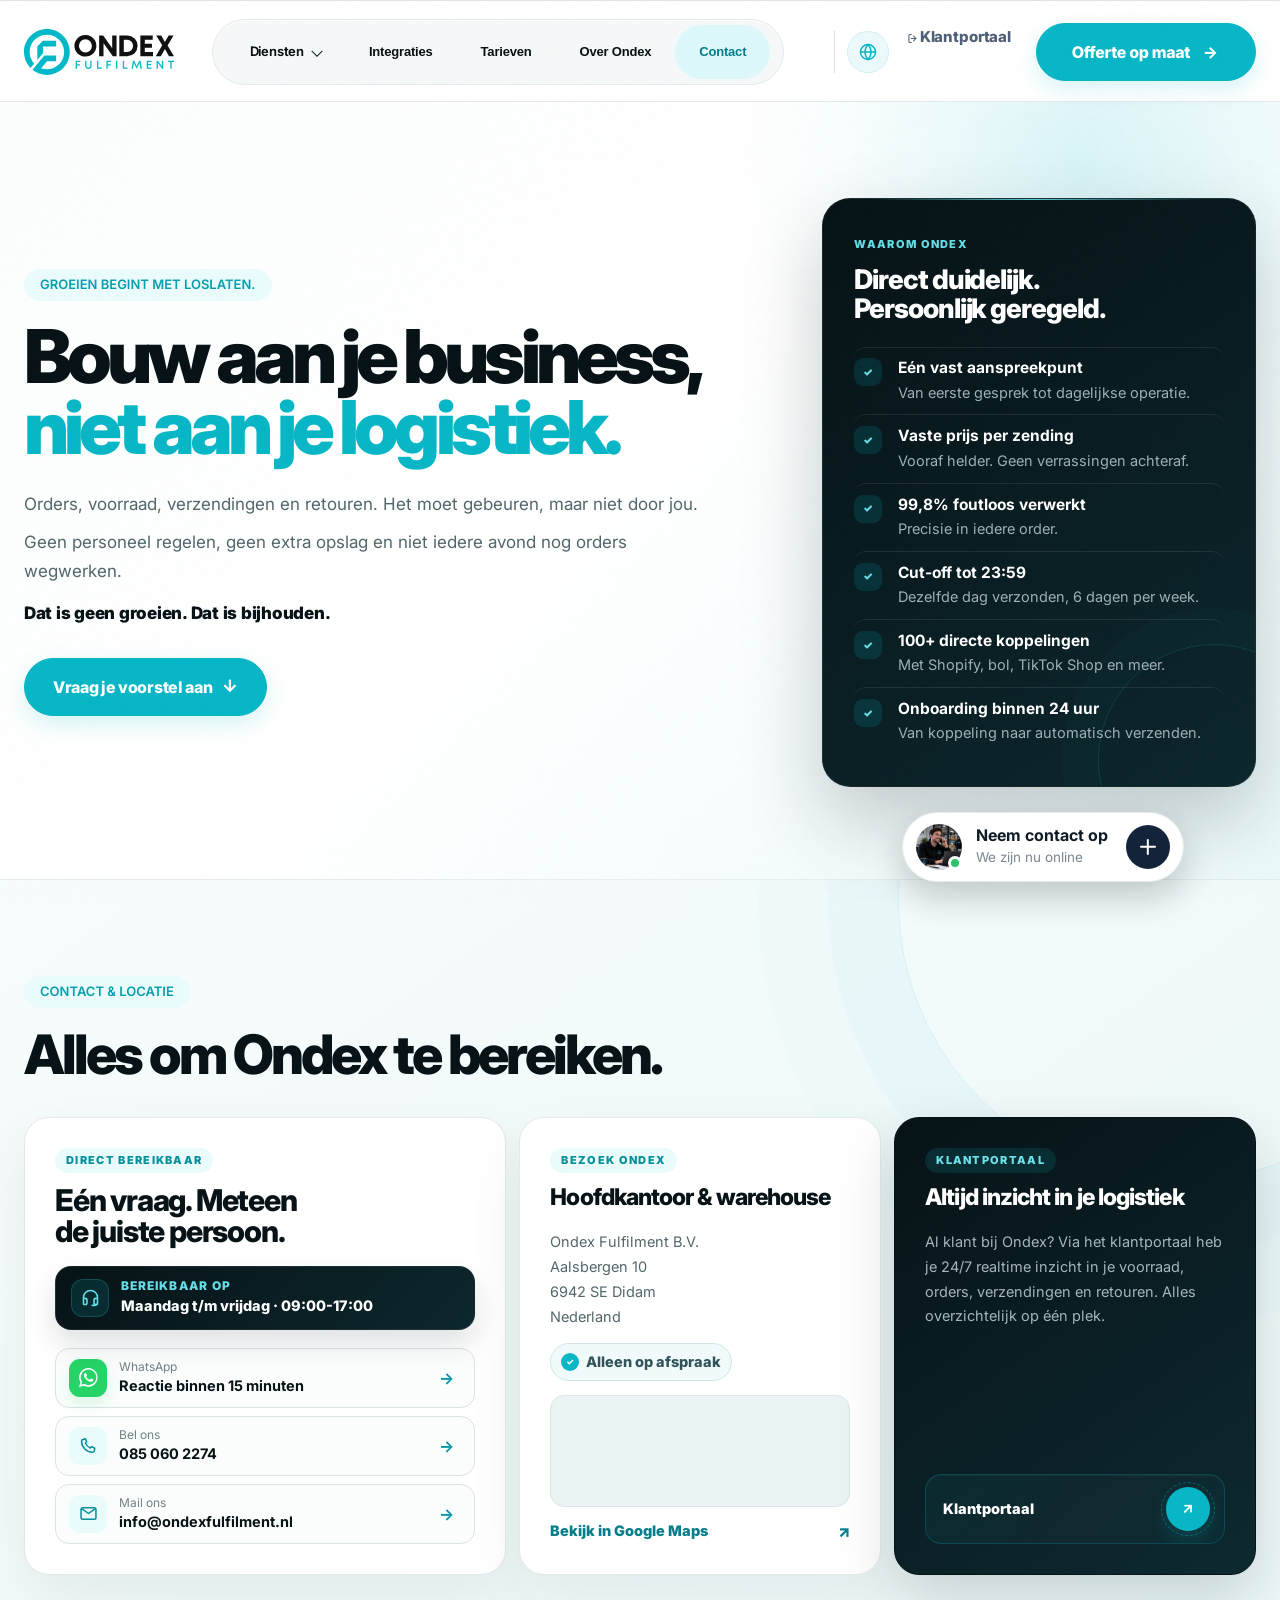
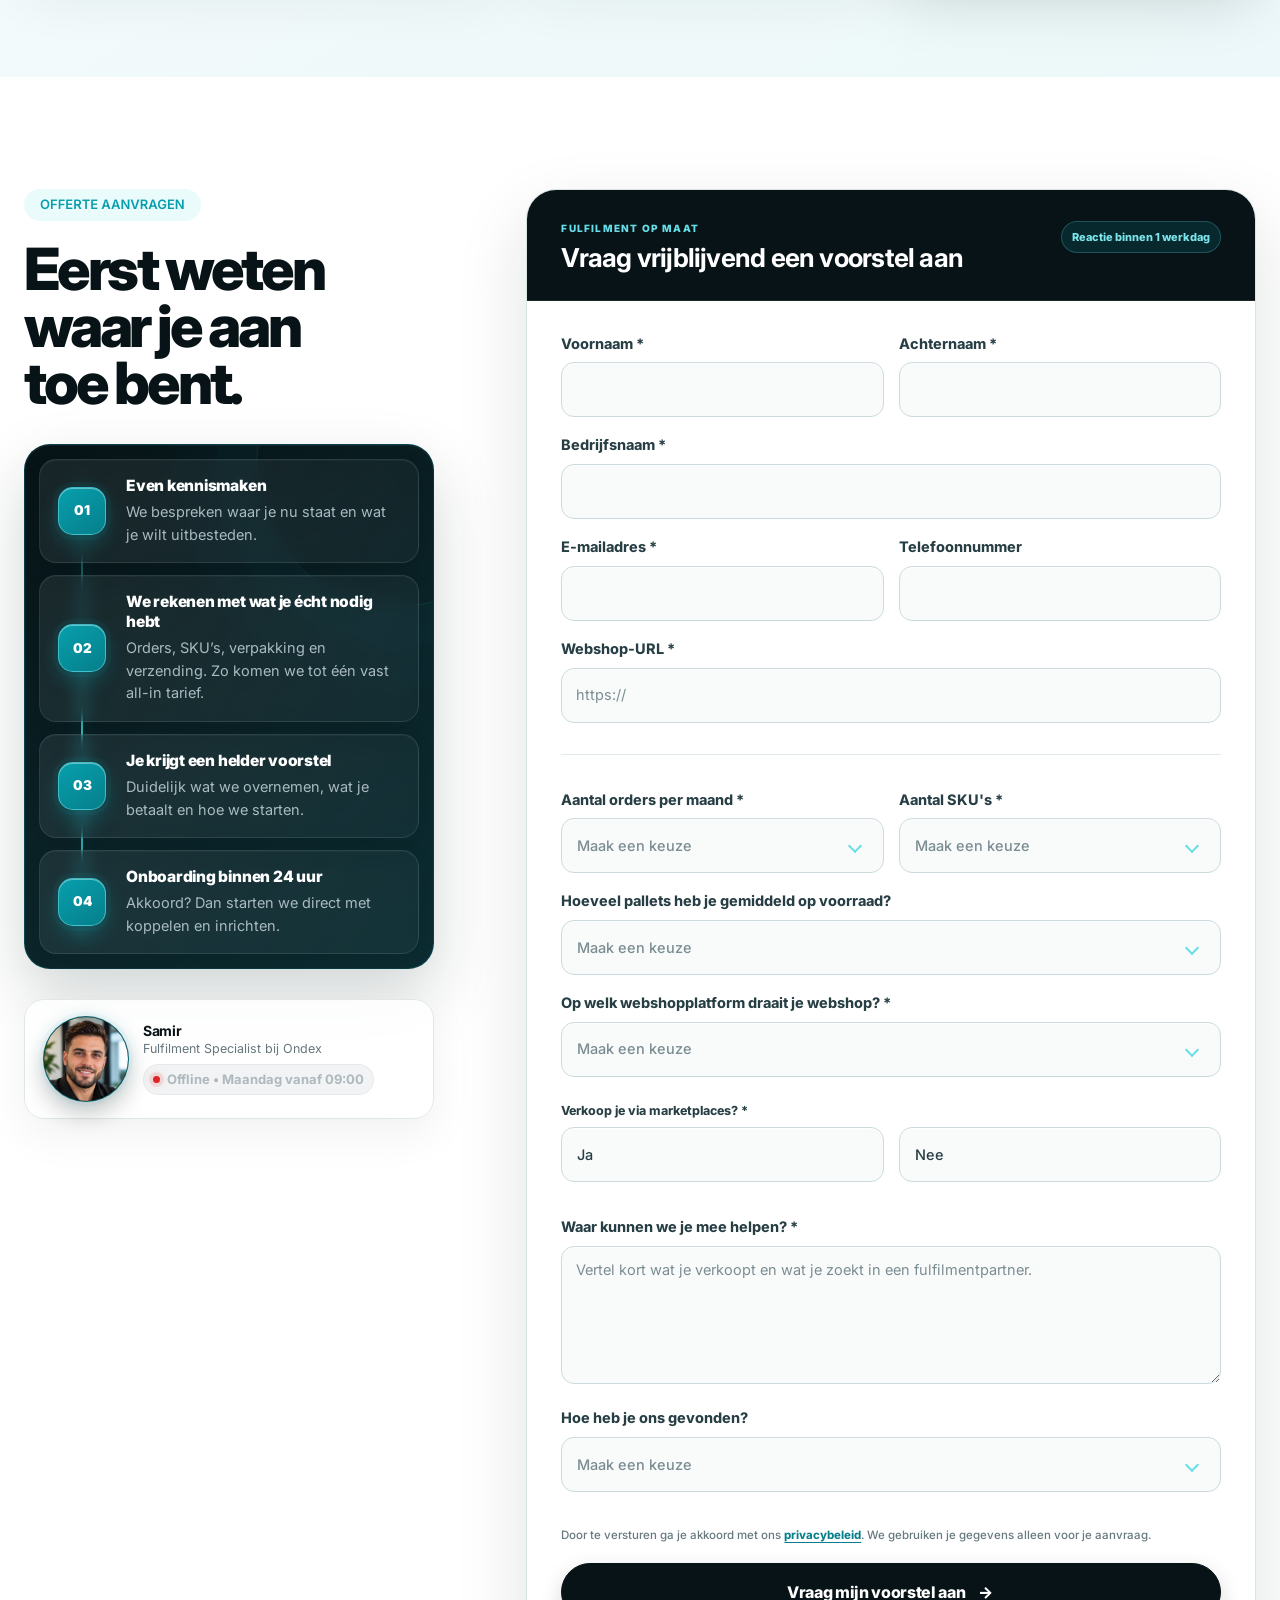
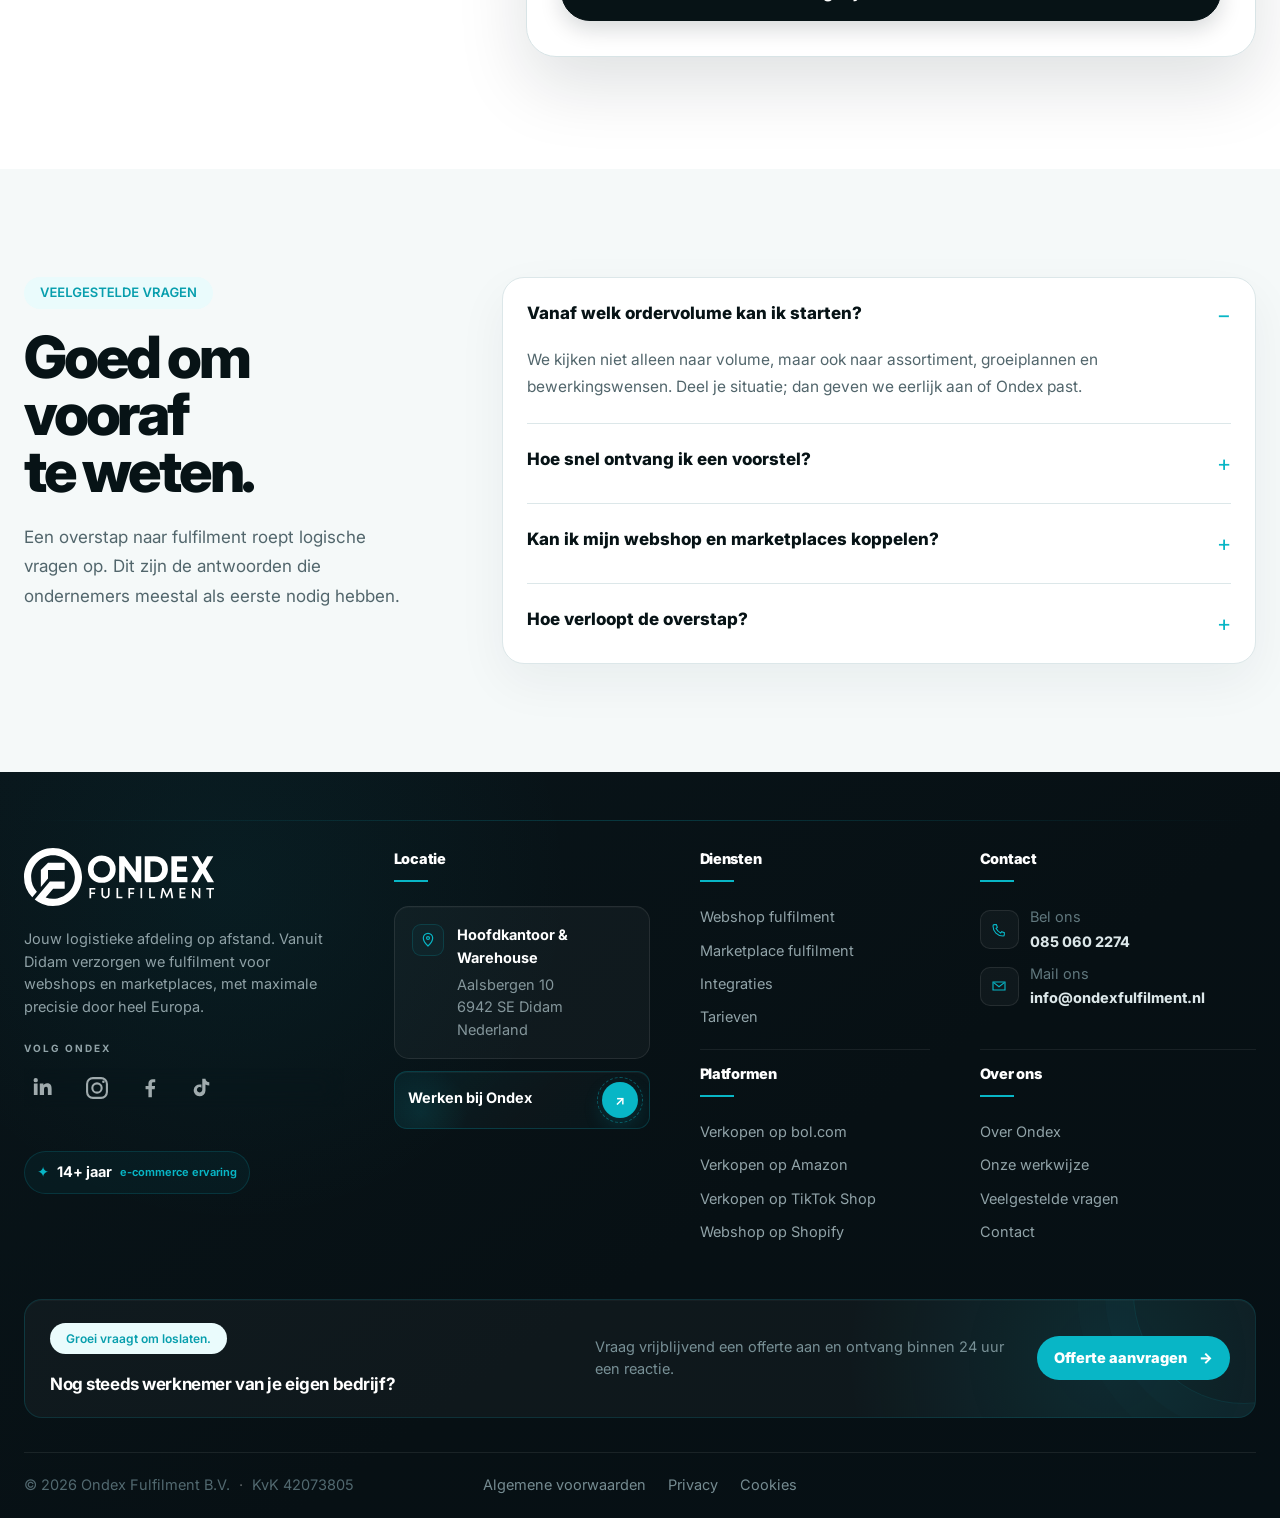
==== contact.html @ 98642a76 "Alle subpagina's op homepage-shell: identieke header/footer/widget/fonts Alle standalone-pagina's (i" ====
<!doctype html>
<html lang="nl-NL">
<head>
<meta charset="UTF-8">
<meta name="viewport" content="width=device-width,initial-scale=1">
<title>Contact & offerte aanvragen | Ondex Fulfilment</title>
<meta name="description" content="Vraag vrijblijvend een fulfilmentofferte aan bij Ondex. Deel je volumes en verkoopkanalen en ontvang binnen 24 uur een persoonlijk voorstel.">
<meta name="robots" content="index,follow,max-image-preview:large">
<link rel="canonical" href="https://ondexfulfilment.nl/contact/">
<meta property="og:locale" content="nl_NL">
<meta property="og:type" content="website">
<meta property="og:site_name" content="Ondex Fulfilment">
<meta property="og:title" content="Contact &amp; offerte aanvragen | Ondex Fulfilment">
<meta property="og:description" content="Vraag vrijblijvend een fulfilmentvoorstel aan. Binnen één werkdag neemt Ondex persoonlijk contact met je op.">
<meta property="og:url" content="https://ondexfulfilment.nl/contact/">
<meta name="twitter:card" content="summary_large_image">
<script type="application/ld+json">{"@context":"https://schema.org","@type":"Organization","@id":"https://ondexfulfilment.nl/#organization","name":"Ondex Fulfilment","url":"https://ondexfulfilment.nl/","email":"info@ondexfulfilment.nl","telephone":"+31 85 060 2274","address":{"@type":"PostalAddress","streetAddress":"Aalsbergen 10","postalCode":"6942 SE","addressLocality":"Didam","addressCountry":"NL"},"sameAs":["https://www.linkedin.com/company/ondexfulfilment","https://www.instagram.com/ondexfulfilment.nl/","https://www.tiktok.com/@ondexfulfilment.nl"]}</script>
<script type="application/ld+json">{"@context":"https://schema.org","@type":"ContactPage","@id":"https://ondexfulfilment.nl/contact/#webpage","url":"https://ondexfulfilment.nl/contact/","name":"Contact & offerte aanvragen | Ondex Fulfilment","description":"Vraag vrijblijvend een fulfilmentvoorstel aan bij Ondex Fulfilment.","isPartOf":{"@id":"https://ondexfulfilment.nl/#website"},"about":{"@id":"https://ondexfulfilment.nl/#organization"}}</script>
<link rel="icon" type="image/svg+xml" sizes="any" href="assets/svg/asset-0dfa7847a272.svg">
<link rel="shortcut icon" href="assets/svg/asset-0dfa7847a272.svg">






<style>




:root{
  --font-sans:"Inter",Arial,sans-serif;
  --font-mono:"Space Mono",monospace;
}
html,body,button,input,select,textarea{font-family:var(--font-sans);}


*{box-sizing:border-box;}
html{scroll-behavior:smooth;}
body{margin:0;font-family:Inter,ui-sans-serif,system-ui,-apple-system,BlinkMacSystemFont,"Segoe UI",sans-serif;line-height:1.5;}
body:before{content:"";position:fixed;inset:0;pointer-events:none;z-index:9999;background-image:url("data:image/svg+xml,%3Csvg viewBox='0 0 180 180' xmlns='http://www.w3.org/2000/svg'%3E%3Cfilter id='n'%3E%3CfeTurbulence type='fractalNoise' baseFrequency='.8' numOctaves='3' stitchTiles='stitch'/%3E%3C/filter%3E%3Crect width='100%25' height='100%25' filter='url(%23n)' opacity='.35'/%3E%3C/svg%3E");}
a{text-decoration:none;color:inherit;}
button,input,textarea{font:inherit;}
button{border:0;cursor:pointer;}
.container{width:min(1240px,calc(100% - 48px));margin:auto;}
.topline{height:30px;background:#030611;color:#8996ab;font-size:11px;}

.topline strong{color:#dce5f3;}
@keyframes pulse{50%{box-shadow:0 0 0 7px rgba(200,255,53,.08)}}
.nav{z-index:100;}
.nav-inner{display:flex;align-items:center;}
.logo{display:flex;align-items:center;flex-shrink:0;}

.links{margin-left:auto;}
.links a{position:relative;}
.links a:after{content:"";position:absolute;left:0;right:100%;bottom:-8px;transition:.25s;}
.links a:hover:after{right:0;}

.btn{display:inline-flex;align-items:center;justify-content:center;gap:10px;padding:14px 20px;border-radius:999px;font-size:13px;font-weight:900;transition:transform .25s,box-shadow .25s,background .25s;}
.btn:hover{transform:translateY(-3px);}
.btn-blue{box-shadow:0 15px 35px rgba(23,104,255,.28);}
.menu{margin-left:auto;background:transparent;font-size:25px;}
h1{font-size:clamp(54px,6.4vw,88px);line-height:.91;letter-spacing:-.075em;margin:0 0 28px;max-width:820px;}

.section{padding:120px 0;}

.section h2{font-size:clamp(38px,4.7vw,62px);line-height:.96;margin:0;max-width:760px;}
.quote-section{padding:95px 0;text-align:center;}
.quote-section blockquote{max-width:930px;margin:0 auto;font-size:clamp(35px,5vw,64px);line-height:1;letter-spacing:-.065em;font-weight:850;}

.quote-section p{max-width:720px;margin:25px auto 0;color:var(--muted);font-size:16px;}
.faq-grid{display:grid;grid-template-columns:.65fr 1.35fr;gap:80px;}
.faq-list details{border-top:1px solid var(--line);padding:24px 0;}
.faq-list details:last-child{border-bottom:1px solid var(--line);}
summary{list-style:none;cursor:pointer;font-size:17px;font-weight:900;display:flex;justify-content:space-between;gap:20px;}
summary::-webkit-details-marker{display:none;}
summary:after{content:"+";font-size:24px;font-weight:400;}
.faq-list details[open] summary:after{content:"−";}
.faq-list p{color:var(--muted);max-width:720px;margin:13px 0 0;}
.support{position:fixed;z-index:150;}
.support-main{font-size:21px;}

.support-panel{position:absolute;right:0;width:300px;background:#fff;padding:20px;opacity:0;pointer-events:none;transform:translateY(15px) scale(.96);transition:.25s;}
.support.open .support-panel{opacity:1;pointer-events:auto;transform:none;}
.support-panel p{font-size:12px;color:#657188;margin:17px 0;}

@media(max-width:1000px){.links{display:none;}
.menu{display:block;}
.actions{margin-left:auto;}
.faq-grid{grid-template-columns:1fr;gap:45px;}}
@media(max-width:650px){.container{width:min(100% - 28px,1240px);}
.topline{display:none;}
.nav-inner{height:68px;}
h1{font-size:51px;}
.section{padding:80px 0;}
.support{right:14px;bottom:14px;}
.support-panel{width:285px;}

}
@media(prefers-reduced-motion:reduce){*,*:before,*:after{scroll-behavior:auto!important;animation:none!important;transition:none!important;}}
:root{--cyan2:#4bdde7;}

#integraties{position:relative;overflow:hidden;background:linear-gradient(180deg,#f7f9fa,#fff);}
#integraties:before{content:"";position:absolute;width:760px;height:760px;border-radius:50%;right:-420px;top:70px;border:1px solid rgba(11,181,197,.08);box-shadow:0 0 0 80px rgba(11,181,197,.022),0 0 0 160px rgba(11,181,197,.012);}
#integraties .container{position:relative;z-index:2;}

@media(max-width:650px){}
:root{--ondex2:#4ee4ed;--carbon:#080a0c;--paper:#f7f9fa;}
body{cursor:default;}


.cursor-glow{position:fixed;width:340px;height:340px;border-radius:50%;pointer-events:none;z-index:0;background:radial-gradient(circle,rgba(8,182,198,.07),transparent 68%);transform:translate(-50%,-50%);opacity:0;transition:opacity .25s;}
@media(max-width:650px){.logo img{width:145px;}}
@media(prefers-reduced-motion:reduce){.cursor-glow{display:none;}}
.nav{
  position:sticky!important;


  }
.nav .container,.nav-inner{
  display:flex!important;
  align-items:center!important;
  }
.logo{margin-right:auto!important;}
.logo img{

  display:block!important;}
.links{


  letter-spacing:-.02em;
  }
.links a{display:flex!important;
  align-items:center!important;


  border-radius:999px!important;
  transition:background .22s,color .22s,transform .22s!important;}

.links a:hover{background:#f3f5f7!important;
  color:#111!important;
  transform:none!important;}
.links a:first-child:hover{background:#e3eaff!important;
  color:#069EAD!important;}
.links a:after{display:none!important;}

.actions .btn-blue{


  font-family:Arial,Helvetica,sans-serif;
  }

@media(min-width:1001px){.links a:first-child{padding-left:27px!important;padding-right:27px!important;}}
@media(max-width:1100px){.nav{height:100px;}
.links{font-size:14px;}
.links a{padding:0 16px!important;min-height:48px!important;}
.actions .btn-blue{min-height:48px;padding:0 16px!important;}
.logo img{width:145px;}}
@media(max-width:900px){.nav{height:86px;border-top:1px solid #111!important;}
.links{display:none!important;}
.menu{display:block!important;
    margin-left:auto!important;
    width:52px!important;height:52px!important;
    border:1px solid #d9d9d9!important;
    border-radius:50%!important;
    background:#fff!important;}
.actions{margin-left:0!important;}
.actions .btn-blue{min-height:50px;}}
@media(max-width:620px){.nav{height:78px;}}


.links a{min-height:52px!important;
  padding:0 18px!important;}
.links a:first-child{background:#e9efff!important;
  color:#069EAD!important;}


@media(max-width:1250px){.links{font-size:13px;}
.links a{padding:0 12px!important;}
}
@media(max-width:1080px){.links{display:none!important;}
.menu{display:block!important;margin-left:auto!important;}
.actions{margin-left:auto!important;}}
@media(max-width:620px){.actions .btn-blue{display:none!important;}}

.topline .inner{height:100%;display:flex;justify-content:space-between;align-items:center;}

.nav-inner{gap:18px;}
.links{display:flex!important;align-items:center!important;margin:0!important;border:1px solid #d9d9d9!important;border-radius:999px!important;background:#fff!important;font-family:Arial,Helvetica,sans-serif;font-weight:500;color:#090909!important;white-space:nowrap;position:relative;}
.links>a,.menu-drop>button{display:flex;align-items:center;border-radius:999px;background:transparent;color:#111;font:inherit;font-weight:500;}
.links>a:hover,.menu-drop>button:hover{background:#f3f5f7!important;}
.links>a:after{display:none!important;}
.menu-drop{position:relative;}
.menu-drop>button{border:0;cursor:pointer;}
.menu-drop>button:after{font-size:13px;}

.drop-panel{position:absolute;left:0;top:65px;width:330px;background:#fff;border:1px solid #dedede;border-radius:22px;padding:10px;box-shadow:0 24px 70px rgba(0,0,0,.13);opacity:0;transform:translateY(8px);pointer-events:none;transition:.2s;z-index:220;}
.menu-drop.open .drop-panel{opacity:1;transform:none;pointer-events:auto;}
.drop-panel a{display:block!important;padding:14px 15px!important;border-radius:14px!important;font-size:14px;font-weight:700;}
.drop-panel a:hover{background:#f4f7f8!important;}
.drop-panel small{display:block;color:#84909c;font-size:10px;font-weight:500;margin-top:3px;}
.actions{margin-left:auto!important;display:flex!important;}

.menu{display:none!important;}
@media(max-width:1180px){
.links>a,.menu-drop>button{padding:0 12px!important;}
}
@media(max-width:1020px){.links{display:none!important;}
.menu{display:block!important;margin-left:auto!important;width:52px;height:52px;border:1px solid #ddd;border-radius:50%;background:#fff!important;}
}
@media(max-width:620px){.nav{height:82px;}
.topline{display:none!important;}

}
:root{--ondex-cyan:#08B6C6;
 --ondex-cyan-soft:#EAFBFC;
 --ondex-black:#111111;

 --ondex-offwhite:#F7F8F8;
 --ondex-gray:#68737D;
 }
.btn-blue{background:var(--ondex-cyan)!important;color:#fff!important;}


.nav .container,.nav-inner{height:100%!important;gap:14px!important;}

.actions .btn-blue{font-size:12px;}
@media(max-width:1180px){.nav{height:88px;}
.logo img{width:138px;}
.links{font-size:13px;}
.links>a,.menu-drop>button{padding:0 11px!important;min-height:44px!important;}
.actions .btn-blue{min-height:44px;}}
@media(max-width:1020px){.nav{height:82px;}}
@media(max-width:620px){.nav{height:76px;}
.logo img{width:126px;}}
:root{--ondex:#08B6C6;
  --ondex-soft:#EAFBFC;
  --ondex-ink:#111111;
  --ondex-white:#FFFFFF;
  --ondex-line:#E2E6E8;}
.nav{border-top:1px solid rgba(17,17,17,.12)!important;}
.nav.nav-scrolled{height:78px;}

.links{padding:6px 8px!important;font-size:13px;gap:0;border-color:#dfe4e6!important;box-shadow:0 6px 24px rgba(17,17,17,.035);}
.links>a,.menu-drop>button{min-height:42px!important;padding:0 14px!important;}
.actions{gap:7px;}
.quote-copy{display:flex;flex-direction:column;align-items:flex-start;line-height:1.05;}
.quote-copy b{font-size:11px;letter-spacing:-.01em;}
.quote-copy small{font-size:8px;font-weight:700;color:#8a949b;margin-top:3px;}
.actions .btn-blue{
  display:flex!important;align-items:center;
  overflow:hidden!important;}

.actions .btn-blue .quote-copy small{color:#aeb6bb;}
.reveal{transition-duration:.9s!important;transition-timing-function:cubic-bezier(.16,1,.3,1)!important;}
.section h2,.quote-section blockquote{view-transition-name:none;}
@media(max-width:1160px){.nav{height:82px;}
.logo img{width:134px;}
.links{font-size:12px;}
.links>a,.menu-drop>button{padding:0 10px!important;}
.quote-copy small{display:none;}}
@media(max-width:1030px){.links{display:none!important;}
.menu{display:block!important;}
}
@media(max-width:620px){.nav{height:74px;}
.logo img{width:125px;}
}
.actions .btn-blue{height:42px;
  min-height:42px;
  padding:0 7px 0 12px!important;
  border-radius:999px;
  background:#08B6C6!important;
  color:#fff!important;
  gap:8px;
  box-shadow:0 8px 22px rgba(8,182,198,.18);}
.actions .btn-blue:hover{background:#079DAC!important;
  box-shadow:0 10px 26px rgba(8,182,198,.22);
  transform:translateY(-1px)!important;}
.actions .btn-blue .quote-copy b{font-size:10px;
  font-weight:900;
  letter-spacing:.01em;}
.actions .btn-blue .quote-copy small{display:none!important;}
@media(max-width:1160px){.actions .btn-blue{padding:0 6px 0 10px!important;}}

@media(max-width:620px){}
.logo img{width:150px;
  height:auto;
  object-fit:contain;}

@media(max-width:620px){.logo img{width:132px;}}
header.nav .logo img{display:block!important;
  opacity:1;
  visibility:visible!important;
  filter:none!important;
  width:150px;
  max-height:52px;}
footer .logo img{display:block!important;
  opacity:1;
  visibility:visible!important;
  filter:brightness(0) invert(1)!important;}

.trust .container{position:relative;
  }
.trust-grid{display:grid;
  grid-template-columns:1fr 1fr 1.12fr 1fr 1fr;


  overflow:hidden;
  backdrop-filter:blur(18px);}
.trust-card{

  display:flex;
  align-items:center;
  gap:14px;
  position:relative;
  border-right:1px solid #E7EAEC;

  }

.trust-card:hover{

  z-index:3;}
.trust-icon{


  font-size:10px;
  font-weight:950;
  letter-spacing:.04em;}
.trust-card b{display:block;
  color:#111;
  font-size:13px;
  line-height:1.18;
  letter-spacing:-.015em;
  margin-bottom:5px;}
.trust-card span{display:block;
  color:#7A858C;
  font-size:9px;
  line-height:1.3;
  font-weight:700;}
.trust-highlight{
  border-right-color:#111;}
.trust-highlight:hover{background:#111;}
.trust-highlight .trust-value{


  white-space:nowrap;}


.trust-highlight:after{content:"";
  position:absolute;
  right:-24px;top:-34px;
  width:90px;height:90px;border-radius:50%;
  border:1px solid rgba(8,182,198,.25);
  box-shadow:0 0 0 16px rgba(8,182,198,.035);}
@media(max-width:1050px){.trust-grid{grid-template-columns:repeat(3,1fr);}
.trust-card{border-bottom:1px solid #E7EAEC;}
.trust-card:nth-child(3){border-right:0;}
.trust-card:nth-child(4),.trust-card:nth-child(5){border-bottom:0;}}
@media(max-width:700px){.trust{padding-bottom:22px;}
.trust .container{margin-top:-16px;}
.trust-grid{grid-template-columns:1fr;border-radius:20px;}
.trust-card{min-height:82px;
    border-right:0!important;
    border-bottom:1px solid #E7EAEC!important;
    padding:16px 18px;}
.trust-card:last-child{border-bottom:0!important;}
.trust-highlight{order:-1;}}
.trust{padding:0!important;
  margin:0!important;

  position:relative!important;
  z-index:10!important;}
.trust:before{content:"";
  position:absolute;
  left:0;right:0;top:0;
  height:42px;

  z-index:-1;}
.trust .container{margin-top:0!important;
  transform:translateY(-1px);}
.trust-grid{


  position:relative;}
.trust-grid:before{content:"";
  position:absolute;
  left:0;right:0;top:0;


  opacity:.8;
  z-index:5;}
.trust-card{min-height:104px!important;
  padding:19px 20px!important;}
.trust-highlight{background:#0B1115!important;}
.trust + section{padding-top:92px!important;}
@media(max-width:700px){.trust:before{height:24px;}
.trust-grid{border-radius:0 0 20px 20px;}
.trust-card{min-height:78px;}
.trust + section{padding-top:68px!important;}}
html,body,button,input,textarea,select,a,p,span,small,strong,b,em,i,h1,h2,h3,h4,h5,h6,nav,header,footer,section,article,div{font-family:"Inter",-apple-system,BlinkMacSystemFont,"Segoe UI",Arial,sans-serif;}
body{font-weight:400;
  -webkit-font-smoothing:antialiased;
  text-rendering:optimizeLegibility;}
h1,h2,h3,h4,h5,h6{font-weight:800;
  letter-spacing:-.045em;}
.section h2{font-weight:800;
  letter-spacing:-.052em;}
.links,.menu-drop>button,.actions a,.actions button,.btn{font-weight:700;
  letter-spacing:-.015em;}
.section p{letter-spacing:-.012em;}

.trust-card b{font-weight:700;}

.logo img{font-family:initial!important;}

.trust-icon svg{
  fill:none;
  stroke:currentColor;
  stroke-width:1.7;
  stroke-linecap:round;
  stroke-linejoin:round;}


.trust-highlight .trust-value{
  margin-right:2px;}
.trust-card:hover .trust-icon{transform:translateY(-2px);}
.trust-icon{transition:transform .3s cubic-bezier(.16,1,.3,1);}
.trust-highlight,.trust-highlight:hover{
  border-right-color:#E7EAEC!important;}

.trust-highlight .trust-check{background:#EAFBFC!important;
  color:#08B6C6!important;}
.trust-highlight:after{display:none!important;}
.actions a[href*="portal"]::after{content:none!important;
  display:none!important;}
.actions a:last-child,.actions .quote,a[href*="offerte"].btn{background:#08B6C6!important;
  color:#071018!important;
  border-color:#08B6C6!important;
  border-radius:999px;
  box-shadow:none;
  font-weight:700;
  min-height:46px;
  padding:0 20px!important;
  display:inline-flex!important;
  align-items:center;
  justify-content:center;
  gap:8px;
  transition:transform .28s cubic-bezier(.16,1,.3,1),box-shadow .28s ease,background .28s ease!important;}
.actions a:last-child:hover,.actions .quote:hover,a[href*="offerte"].btn:hover{transform:translateY(-2px)!important;
  background:#08B6C6!important;
  box-shadow:0 10px 24px rgba(8,182,198,.20);}
:root{--navy:#071014!important;
  --navy2:#0B151A!important;
  --blue:#08B6C6!important;
  --cyan:#08B6C6!important;
  --lime:#08B6C6!important;
  --white:#fff!important;
  --ink:#101416!important;
  --muted:#6C777C!important;
  --line:#E4E9EA!important;
  --soft:#F6F8F8!important;
  --shadow:0 24px 70px rgba(12,22,26,.09)!important;
  --radius:24px!important;}
html{scroll-padding-top:92px;}
body{background:#fff!important;
  color:#101416!important;
  overflow-x:clip!important;}
body:before{opacity:.018;}
.topline{display:none!important;}
.nav{top:0!important;


  transition:box-shadow .35s ease,background .35s ease,transform .35s ease!important;}


.links a:after{background:#08B6C6!important;height:1.5px!important;}
.menu-drop>button,.links a{color:#2B3438!important;}
.actions .btn-blue,.btn-blue{background:#08B6C6!important;
  color:#071014!important;
  box-shadow:none;}
.section{position:relative;
  isolation:isolate;
padding-top:118px!important;padding-bottom:118px!important;}


.trust{background:#fff!important;}
.trust:before{background:linear-gradient(180deg,#0A1216 0%,#0A1216 48%,#fff 48%,#fff 100%)!important;}
.trust-grid{border-radius:0 0 22px 22px!important;
  }
.trust-grid:before{height:2px!important;
  background:linear-gradient(90deg,transparent,#08B6C6 25%,#08B6C6 75%,transparent)!important;}
.trust-card{background:#fff!important;
  transition:background .3s ease,transform .35s cubic-bezier(.16,1,.3,1)!important;}
.trust-card:hover{background:#F5FCFC!important;transform:translateY(-3px)!important;}
.trust-highlight,.trust-highlight:hover{background:#fff!important;}
.trust-highlight b{color:#111!important;}
.trust-highlight span{color:#7A858C!important;}

.quote-section{background:#fff!important;
  border-block:1px solid #E8ECEC!important;
  overflow:hidden;}
.quote-section:after{content:"";
  position:absolute;
  width:440px;height:440px;
  left:50%;top:50%;
  transform:translate(-50%,-50%);
  border-radius:50%;
  border:1px solid rgba(8,182,198,.10);
  box-shadow:0 0 0 70px rgba(8,182,198,.024),0 0 0 140px rgba(8,182,198,.014);
  z-index:-1;}
.quote-section blockquote span{color:#08B6C6!important;}

.faq-list details{transition:background .3s ease,padding-inline .3s ease!important;}
.faq-list details:hover{background:#F7FAFA;padding-inline:14px!important;}
summary:after{color:#08B6C6!important;transition:transform .25s ease;}
details[open] summary:after{transform:rotate(180deg);}
.reveal{opacity:0;
  transform:translateY(26px) scale(.992);
  filter:blur(4px);
  transition:
    opacity .75s cubic-bezier(.16,1,.3,1),
    transform .75s cubic-bezier(.16,1,.3,1),
    filter .75s ease!important;}
.reveal.visible{opacity:1;transform:none;filter:none;}
.cursor-glow{display:none!important;}
.btn,.actions a,.actions button{transition:transform .3s cubic-bezier(.16,1,.3,1),box-shadow .3s ease,background .3s ease!important;}
.btn-blue:hover,.actions .btn-blue:hover{transform:translateY(-2px)!important;
  box-shadow:0 14px 30px rgba(8,182,198,.20);}
@supports (animation-timeline:view()){.quote-section blockquote{animation:v26-quote-in both linear;
    animation-timeline:view();
    animation-range:entry 12% cover 42%;}
@keyframes v26-quote-in{
    from{letter-spacing:-.07em;opacity:.35}
    to{letter-spacing:-.045em;opacity:1}
  }}
@media(max-width:900px){.section{padding-top:88px!important;padding-bottom:88px!important;}}
@media(max-width:700px){.nav-inner{height:66px;}
.section{padding-top:72px!important;padding-bottom:72px!important;}
.trust-grid{border-radius:0 0 18px 18px;}}
@media(prefers-reduced-motion:reduce){html{scroll-behavior:auto!important;}
*,*:before,*:after{animation-duration:.001ms!important;
    animation-iteration-count:1!important;
    scroll-behavior:auto!important;
    transition-duration:.001ms!important;}
.reveal{opacity:1;transform:none!important;filter:none!important;}}
.btn-blue,.actions .btn-blue,.actions .quote,.actions a:last-child,a[href*="offerte"].btn{background:#08B6C6!important;
  color:#fff!important;
  border-color:#08B6C6!important;}
.btn-blue:hover,.btn-blue:focus-visible,.actions .btn-blue:hover,.actions .btn-blue:focus-visible,.actions .quote:hover,.actions .quote:focus-visible,.actions a:last-child:hover,.actions a:last-child:focus-visible,a[href*="offerte"].btn:hover,a[href*="offerte"].btn:focus-visible{background:#069EAD!important;
  color:#fff!important;
  border-color:#069EAD!important;}
.btn-blue svg,.actions .btn-blue svg,.actions .quote svg,.actions a:last-child svg{color:currentColor!important;
  stroke:currentColor!important;}
.nav{
  backdrop-filter:none!important;
  -webkit-backdrop-filter:none!important;}

.actions .btn-blue,.actions .quote,.actions a:last-child{min-width:190px;
  height:60px;
  min-height:60px;
  padding:0 28px!important;
  border-radius:999px;

  border:1px solid #08B6C6!important;


  line-height:1;


  display:inline-flex!important;
  align-items:center;
  justify-content:center;
  white-space:nowrap;}
.actions .btn-blue:hover,.actions .quote:hover,.actions a:last-child:hover,.actions .btn-blue:focus-visible,.actions .quote:focus-visible,.actions a:last-child:focus-visible{background:#069EAD!important;
  border-color:#069EAD!important;
  color:#fff!important;
  transform:translateY(-2px)!important;
  box-shadow:0 12px 26px rgba(8,182,198,.20);}
.links{min-height:52px!important;}
@media(max-width:1100px){.nav-inner{height:82px;min-height:82px;}
.actions .btn-blue,.actions .quote,.actions a:last-child{min-width:164px;
    height:54px;
    min-height:54px;
    padding:0 22px!important;
    font-size:15px;}}
@media(max-width:700px){.nav-inner{height:70px;min-height:70px;}}
.actions .btn-blue,.actions .quote,.actions a:last-child{font-size:18px;
  font-weight:700;
  letter-spacing:-.03em;}
.actions{align-items:center;}
@media(max-width:1100px){.actions .btn-blue,.actions .quote,.actions a:last-child{font-size:16px;}}
.integrations{position:relative;
  padding:132px 0 140px;
  background:#F7F9F9!important;
  overflow:hidden;
  border-block:1px solid #E5EAEB;}
.integrations:before{content:"";
  position:absolute;
  inset:0;
  background:
    radial-gradient(circle at 84% 18%,rgba(8,182,198,.07),transparent 24%),
    linear-gradient(90deg,transparent 0%,transparent 44%,rgba(7,16,20,.018) 44%,rgba(7,16,20,.018) 100%);
  pointer-events:none;}
.integrations-layout{position:relative;
  z-index:2;
  display:grid;
  grid-template-columns:minmax(330px,.78fr) minmax(760px,1.55fr);
  gap:78px;
  align-items:start;}
.integrations-copy{position:sticky;
  top:118px;
  padding-top:6px;}
.integrations-kicker{display:flex;
  align-items:center;
  gap:10px;
  margin-bottom:24px;
  color:#5C696E;
  font-size:11px;
  font-weight:800;
  letter-spacing:.12em;
  text-transform:uppercase;}
.integrations-kicker span{width:24px;height:1px;background:#08B6C6;}
.integrations h2{margin:0;
  max-width:570px;
  color:#101416!important;
  font-size:clamp(46px,4.4vw,68px);
  line-height:.96;
  letter-spacing:-.064em;
  font-weight:800;
  text-wrap:balance;}
.integrations h2 em{color:#08B6C6!important;
  font-style:normal;}
.integrations-copy>p:last-of-type{margin:20px 0 0;
  max-width:520px;
  color:#697579!important;
  font-size:15px;
  line-height:1.68;}
.integrations-cta{min-width:235px;
  height:58px;
  margin-top:34px;
  padding:0 22px 0 24px;
  border-radius:999px;
  background:#111;
  color:#fff!important;
  display:inline-flex;
  align-items:center;
  justify-content:space-between;
  gap:22px;
  text-decoration:none;
  font-size:14px;
  font-weight:800;
  transition:transform .3s cubic-bezier(.16,1,.3,1),box-shadow .3s ease,background .3s ease;}
.integrations-cta b{color:#08B6C6;
  font-size:18px;
  transition:transform .3s cubic-bezier(.16,1,.3,1);}
.integrations-cta:hover{background:#000;
  transform:translateY(-2px);
  box-shadow:0 14px 30px rgba(16,20,22,.14);}
.integrations-cta:hover b{transform:translateX(4px);}
.integrations-stage{position:relative;
  border:1px solid #D8E0E1;
  border-radius:30px;
  background:#fff;
  overflow:hidden;
  box-shadow:0 28px 90px rgba(16,20,22,.09);}
.integrations-groups{padding:24px;
  background:#F7F9F9;}
.integrations-group{margin-top:20px;}
.integrations-group:first-child{margin-top:0;}
.integrations-group-head{display:flex;
  align-items:center;
  justify-content:space-between;
  margin:0 2px 9px;}
.integrations-group-head span{color:#111;
  font-size:11px;
  font-weight:850;
  letter-spacing:.04em;
  text-transform:uppercase;}
.integrations-group-head small{color:#98A3A6;
  font-size:9px;
  font-weight:750;}
.integrations-grid{display:grid;
  grid-template-columns:repeat(6,1fr);
  border:1px solid #DCE3E4;
  border-radius:18px;

  background:#fff;}
.integration{position:relative;
  min-height:126px;
  padding:16px 14px 14px;
  border-right:1px solid #E3E8E9;
  background:#fff;
  color:#111!important;
  text-decoration:none;
  display:flex;
  flex-direction:column;
  justify-content:flex-end;
  }
.integration:last-child{border-right:0;}
.integration:before{content:"";
  position:absolute;


  background:#08B6C6;


  }
.integration:hover{background:#F1FBFC;
  transform:translateY(-4px);
  z-index:3;
  box-shadow:0 14px 30px rgba(16,20,22,.08);}
.integration:hover:before{transform:scaleX(1);}
.logo-box{min-height:44px;
  margin-bottom:auto;
  display:flex;
  align-items:center;}
.logo-box img{max-width:92px;
  max-height:30px;
  display:block;
  object-fit:contain;
  object-position:left center;}
.integration b{color:#111!important;
  font-size:12.5px;
  line-height:1.1;
  }
.integration small{margin-top:5px;
  color:#8B979B;
  font-size:10px;
  line-height:1;
  font-weight:850;
  letter-spacing:.10em;
  text-transform:uppercase;}
.integration.custom{background:linear-gradient(180deg,#fff,#F3FCFD);}
.logo-box.code{width:40px;height:40px;
  min-height:40px;
  border-radius:12px;
  display:grid;
  place-items:center;
  background:#E9FAFC;
  color:#08B6C6;
  font-family:ui-monospace,SFMono-Regular,Menlo,monospace;
  font-size:14px;
  font-weight:900;}
@media(max-width:1180px){.integrations-layout{grid-template-columns:1fr;}
.integrations-copy{position:relative;top:auto;}}
@media(max-width:900px){.integrations{padding:92px 0;}
.integrations-grid{grid-template-columns:repeat(3,1fr);}
.integration{border-bottom:1px solid #E3E8E9;}
.integration:nth-child(3n){border-right:0;}
.integration:nth-last-child(-n/**/+3){border-bottom:0;}}
@media(max-width:620px){.integrations{padding:72px 0;}
.integrations h2{font-size:42px;}
.integrations-grid{grid-template-columns:repeat(2,1fr);}
.integration:nth-child(3n){border-right:1px solid #E3E8E9;}
.integration:nth-child(2n){border-right:0;}
.integration:nth-last-child(-n/**/+3){border-bottom:1px solid #E3E8E9;}
.integration:nth-last-child(-n/**/+2){border-bottom:0;}
.integrations-stage{border-radius:22px;}}
.nav{

  box-shadow:none;}
.nav .links{background:#F5F8F8!important;
  border:1px solid #E3E9EA!important;

  box-shadow:inset 0 1px 0 rgba(255,255,255,.9)!important;}
.nav .links > a,.nav .menu-drop > button{color:#111!important;
  background:transparent!important;

  font-weight:650;
  transition:background .25s ease,color .25s ease,transform .25s ease!important;}
.nav .links > a:hover,.nav .menu-drop > button:hover{background:#E8FAFC!important;
  color:#087D88!important;}
.nav .links > a.active,.nav .links > a[aria-current="page"]{background:#DDF8FA!important;
  color:#087D88!important;}
.nav .links > a:after{display:none!important;}
.actions .btn-blue,.actions .quote,.actions a:last-child{background:#08B6C6!important;
  border-color:#08B6C6!important;
  color:#fff!important;}
.actions .btn-blue:hover,.actions .quote:hover,.actions a:last-child:hover{background:#069EAD!important;
  border-color:#069EAD!important;
  color:#fff!important;}
.nav.nav-scrolled{background:rgba(255,255,255,.96)!important;
  border-bottom-color:#DEE5E6!important;
  box-shadow:0 12px 35px rgba(7,16,20,.065);}
@media(max-width:900px){.nav .links{background:#fff!important;}}
.integrations-group-head{min-height:20px;}
.integrations-group-head > small{display:none!important;}
.integration .logo-box img{display:block!important;
  opacity:1!important;
  filter:none!important;}
.integrations-copy .integrations-kicker{display:none!important;}
.integrations-copy h2{max-width:560px!important;}
main section h2,body > section h2,.integrations-copy h2{


  color:#101416!important;
  }

@media(max-width:620px){main section h2,body > section h2,.integrations-copy h2{font-size:clamp(38px,11vw,46px);
    line-height:1;}}
html,body,button,input,select,textarea,a,p,span,small,strong,b,h1,h2,h3,h4,h5,h6{font-family:"Inter",Arial,sans-serif;}
main section h2,body > section h2,.integrations-copy h2{font-family:"Inter",Arial,sans-serif;
  font-weight:800;
  letter-spacing:-.065em;
  line-height:.94;
  text-wrap:balance;
font-size:clamp(48px,4.7vw,72px);
  max-width:980px;}

.title-accent{color:#08B6C6!important;
  font:inherit!important;}
section[class*="dark"] h2,.quote-section h2,footer h2{color:#fff!important;}
section[class*="dark"] h2 .title-accent,.quote-section h2 .title-accent,footer h2 .title-accent{color:#08B6C6!important;}
.integration b{font-family:"Inter",Arial,sans-serif;
  font-weight:750;
  letter-spacing:-.025em;}
@media(max-width:760px){main section h2,body > section h2,.integrations-copy h2{font-size:clamp(40px,11.5vw,52px);
    line-height:.96;
    letter-spacing:-.055em;}}
.integrations-copy h2.integrations-title{font-size:clamp(46px,4.25vw,66px);
  line-height:.96;
  letter-spacing:-.062em;
  font-weight:800;
  max-width:650px!important;
  margin:0!important;}
.integrations-copy h2.integrations-title .title-accent{display:block;
  margin-top:7px;}
@media(max-width:620px){.integrations-copy h2.integrations-title{font-size:clamp(38px,10.5vw,48px);}}
.integrations-grid{overflow:hidden!important;}
.integration{transform:none!important;
  box-shadow:none!important;
  isolation:isolate;
  transition:
    background-color .24s ease,
    border-color .24s ease!important;}
.integration:hover,.integration:focus-visible{transform:none!important;
  z-index:auto!important;
  box-shadow:none!important;
  background:#F2FBFC!important;}
.integration:before{left:0!important;
  right:auto!important;
  top:0!important;
  bottom:0!important;
  width:3px!important;
  height:auto!important;
  transform:scaleY(0)!important;
  transform-origin:center!important;
  transition:transform .28s cubic-bezier(.16,1,.3,1)!important;}
.integration:hover:before,.integration:focus-visible:before{transform:scaleY(1)!important;}
.integration .logo-box img{transform:none!important;
  transition:transform .28s cubic-bezier(.16,1,.3,1), opacity .2s ease!important;
  transform-origin:left center;}
.integration:hover .logo-box img,.integration:focus-visible .logo-box img{transform:translateX(3px) scale(1.025)!important;}
.integrations-group-head,.integrations-group-head span,.integrations-title{transform:none!important;}
.ondex-orchestrator{position:relative;
  padding:25px 24px 20px;
  background:#071014;
  color:#fff;
  overflow:hidden;}
.ondex-orchestrator:before{content:"";
  position:absolute;inset:0;
  pointer-events:none;
  background:
    radial-gradient(circle at 50% 20%,rgba(8,182,198,.12),transparent 32%),
    linear-gradient(rgba(255,255,255,.025) 1px,transparent 1px),
    linear-gradient(90deg,rgba(255,255,255,.025) 1px,transparent 1px);
  background-size:auto,30px 30px,30px 30px;}
.orchestrator-head{position:relative;
  display:flex;justify-content:space-between;align-items:flex-start;gap:24px;
  margin-bottom:24px;}
.orchestrator-head>div:first-child{display:flex;flex-direction:column;gap:7px;}

.orchestrator-head strong{color:#fff!important;font-size:21px;line-height:1.08;font-weight:800;letter-spacing:-.035em;}
.orchestrator-head strong em{color:#08B6C6;font-style:normal;}
.live{display:flex;align-items:center;gap:8px;
  padding:9px 12px;border:1px solid rgba(255,255,255,.09);
  border-radius:999px;background:rgba(255,255,255,.035);
  color:#A6B3B7;font-size:9px;font-weight:750;white-space:nowrap;}
.live i{width:7px;height:7px;border-radius:50%;background:#08B6C6;
  box-shadow:0 0 0 5px rgba(8,182,198,.1);
  animation:ondexpulse 2.4s ease-in-out infinite;}
@keyframes ondexpulse{50%{box-shadow:0 0 0 10px rgba(8,182,198,0)}}
.route{position:relative;
  display:grid;
  grid-template-columns:1fr 48px 1.12fr 48px 1fr;
  align-items:center;}
.route-card{min-height:118px;
  position:relative;
  display:grid;
  grid-template-columns:42px 1fr;
  grid-template-rows:auto 1fr;
  gap:12px 13px;
  padding:15px;
  border:1px solid rgba(255,255,255,.09);
  border-radius:17px;
  background:rgba(255,255,255,.035);}
.route-card.core{border-color:rgba(8,182,198,.32);
  background:linear-gradient(145deg,rgba(8,182,198,.13),rgba(255,255,255,.035));
  box-shadow:inset 0 0 0 1px rgba(8,182,198,.04);}
.route-icon{grid-row:2;width:42px;height:42px;border-radius:12px;
  display:grid;place-items:center;background:rgba(255,255,255,.055);}
.core .route-icon{background:rgba(8,182,198,.12);}
.route-icon svg{width:21px;height:21px;fill:none;stroke:#08B6C6;stroke-width:1.6;
  stroke-linecap:round;stroke-linejoin:round;}
.route-card>div:last-child{grid-column:2;grid-row:2;display:flex;flex-direction:column;justify-content:center;gap:4px;}
.route-card b{color:#fff!important;font-weight:800;}
.route-card small{color:#829298;font-size:10px;line-height:1.35;font-weight:700;}
.connector{height:1px;position:relative;background:rgba(255,255,255,.12);overflow:hidden;}
.connector span{position:absolute;top:-2px;width:5px;height:5px;border-radius:50%;
  background:#08B6C6;box-shadow:0 0 12px rgba(8,182,198,.7);
  animation:route 2.8s linear infinite;}
@keyframes route{
  from{left:-8%;opacity:0} 88%{opacity:1} to{left:105%;opacity:0}
}
.signal-2{position:relative;
  margin-top:15px;
  display:flex;align-items:center;justify-content:center;gap:9px;
  color:#53666C;font-size:7px;font-weight:900;letter-spacing:.12em;}
.signal-2 i{width:22px;height:1px;background:rgba(255,255,255,.1);}
.signal-2 span:nth-of-type(2){color:#08B6C6;}
@media(max-width:760px){.orchestrator-head{flex-direction:column;}
.route{grid-template-columns:1fr;gap:8px;}
.connector{width:1px;height:24px;margin:auto;}
.connector span{display:none;}
.signal-2{display:none;}}
@media(prefers-reduced-motion:reduce){.live i,.connector span{animation:none!important;}}
@media(max-width:650px){.links.mobile-open{display:flex!important;position:absolute;left:14px;right:14px;top:76px;
    padding:18px;background:#fff;border:1px solid #E2E7E8;border-radius:18px;
    flex-direction:column;box-shadow:0 20px 50px rgba(0,0,0,.12);z-index:100;}}

.flowstudio{position:relative;
  padding:128px 0 132px;
  overflow:hidden;
  background:
    radial-gradient(circle at 8% 12%, rgba(8,182,198,.10), transparent 24%),
    linear-gradient(180deg,#F7FAFA 0%,#EEF5F5 100%);
  color:#071014;}
.flowstudio:after{content:"";position:absolute;inset:0;pointer-events:none;opacity:.55;
  background-image:
    linear-gradient(rgba(7,16,20,.025) 1px,transparent 1px),
    linear-gradient(90deg,rgba(7,16,20,.025) 1px,transparent 1px);
  background-size:48px 48px;}
.flowstudio .container{position:relative;z-index:2;}
.flowstudio-grid{display:grid;
  grid-template-columns:minmax(0,.78fr) minmax(0,1.22fr);
  gap:88px;
  align-items:start;}
.flowstudio-intro{position:sticky;
  top:118px;}
.flowstudio-intro h2{margin:18px 0 24px!important;
  color:#071014!important;
  font-size:clamp(48px,4.9vw,72px);
  line-height:.9;
  letter-spacing:-.07em;}
.flowstudio-intro h2 span{color:#08B6C6;}
.flowstudio-lead{max-width:620px;
  margin:0;
  color:#5F6E73;
  font-size:16px;
  line-height:1.75;}
.flowstudio-points{display:grid;gap:12px;
  margin:28px 0 28px;}
.flowstudio-points>div{display:flex;gap:10px;align-items:flex-start;
  color:#44565B;font-size:12px;line-height:1.5;}
.flowstudio-points i{display:grid;place-items:center;flex:0 0 20px;
  width:20px;height:20px;border-radius:50%;
  background:#08B6C6;color:#fff;font-style:normal;font-weight:900;font-size:11px;
  box-shadow:0 0 0 6px rgba(8,182,198,.07);}
.flowstudio-person{display:grid;


  margin-top:30px;


  border:1px solid #DFE7E8;
  border-radius:20px;
  background:rgba(255,255,255,.82);
  backdrop-filter:blur(12px);
  box-shadow:0 15px 45px rgba(7,16,20,.06);}
.flowstudio-avatar{
  display:grid;place-items:center;
  background:#071014;color:#08B6C6;
  font-size:22px;font-weight:900;
  }
.flowstudio-person strong{display:block;color:#071014!important;}
.flowstudio-person span{display:block;margin-top:2px;}
.flowstudio-person small,.flowstudio-person em{display:block;margin-top:6px;color:#7E8D92;font-size:8px;font-style:normal;}
.flowstudio-person small i{display:inline-block;


  }
.flowstudio-process{position:relative;
  display:grid;
  gap:14px;
  padding-left:44px;}
.flowstudio-rail{position:absolute;
  left:13px;top:18px;bottom:18px;
  width:2px;
  background:linear-gradient(180deg,rgba(8,182,198,.12),rgba(7,16,20,.09));
  border-radius:999px;}
.flowstudio-rail-fill{position:absolute;left:0;top:0;width:100%;height:0;
  background:#08B6C6;
  box-shadow:0 0 16px rgba(8,182,198,.45);
  border-radius:999px;
  transition:height .7s cubic-bezier(.16,1,.3,1);}
.flowstudio-rail-runner{position:absolute;
  left:50%;top:0;
  width:12px;height:12px;
  transform:translate(-50%,-50%);
  border-radius:50%;
  background:#08B6C6;
  box-shadow:0 0 0 7px rgba(8,182,198,.08),0 0 22px rgba(8,182,198,.45);
  transition:top .7s cubic-bezier(.16,1,.3,1);}
.flowstudio-card{position:relative;
  display:grid;
  grid-template-columns:auto minmax(0,1fr) auto;
  gap:18px;
  align-items:start;
  min-height:142px;
  padding:22px 22px 22px 18px;
  border:1px solid #E1E8E9;
  border-radius:22px;
  background:rgba(255,255,255,.90);
  box-shadow:0 10px 35px rgba(7,16,20,.045);
  overflow:hidden;
  transition:
    transform .45s cubic-bezier(.16,1,.3,1),
    border-color .3s ease,
    box-shadow .3s ease,
    background .3s ease;}
.flowstudio-card:before{content:"";
  position:absolute;left:0;top:0;bottom:0;width:3px;
  background:#08B6C6;
  transform:scaleY(0);
  transform-origin:top;
  transition:transform .45s cubic-bezier(.16,1,.3,1);}
.flowstudio-card:after{content:"";
  position:absolute;
  width:180px;height:180px;
  right:-90px;top:-90px;
  border-radius:50%;
  background:radial-gradient(circle,rgba(8,182,198,.11),transparent 70%);
  opacity:0;
  transform:scale(.8);
  transition:.45s ease;}
.flowstudio-card.is-active{transform:translateX(10px);
  border-color:rgba(8,182,198,.28);
  background:#fff;
  box-shadow:0 22px 55px rgba(7,16,20,.08);}
.flowstudio-card.is-active:before{transform:scaleY(1);}
.flowstudio-card.is-active:after{opacity:1;transform:scale(1);}
.flowstudio-card-no{position:relative;z-index:2;
  width:54px;height:54px;
  display:grid;place-items:center;
  border-radius:16px;
  background:#071014;
  
  font-size:13px;font-weight:900;
  box-shadow:0 10px 20px rgba(7,16,20,.14);
  transition:.3s ease;}
.flowstudio-card.is-active .flowstudio-card-no{background:#08B6C6;color:#fff;
  transform:rotate(-4deg) scale(1.04);}
.flowstudio-card-copy{position:relative;z-index:2;}
.flowstudio-card-copy>span{color:#08B6C6;
  font-size:8px;font-weight:900;letter-spacing:.15em;}
.flowstudio-card h3{margin:7px 0 8px!important;
  color:#071014!important;
  font-size:22px;
  line-height:1;
  letter-spacing:-.045em;}
.flowstudio-card p{margin:0;
  color:#66777C;
  font-size:11.5px;
  line-height:1.65;}
.flowstudio-card-status{position:relative;z-index:2;
  align-self:center;
  padding:8px 10px;
  border:1px solid #DDE6E7;
  border-radius:999px;
  color:#89979B;
  font-weight:900;letter-spacing:.12em;
  white-space:nowrap;
  transition:.3s ease;}
.flowstudio-card.is-active .flowstudio-card-status{border-color:rgba(8,182,198,.25);
  background:#EEFAFB;
  color:#08A4B1;}

@media(max-width:1000px){.flowstudio-grid{grid-template-columns:1fr;gap:60px;}
.flowstudio-intro{position:relative;top:auto;}}
@media(max-width:700px){.flowstudio{padding:90px 0;}
.flowstudio-intro h2{font-size:clamp(48px,13vw,66px);}
.flowstudio-process{padding-left:0;}
.flowstudio-rail{display:none;}
.flowstudio-card{grid-template-columns:auto 1fr;padding:18px;}
.flowstudio-card-status{grid-column:2;justify-self:start;}
.flowstudio-card.is-active{transform:none;}}
@media(prefers-reduced-motion:reduce){
.flowstudio-card,.flowstudio-card:before,.flowstudio-card:after,.flowstudio-rail-fill,.flowstudio-rail-runner{transition:none!important;}}
.flowstudio-person{grid-template-columns:auto 1fr;
  gap:14px;
  align-items:center;
  max-width:430px;
  padding:16px 18px;}
.flowstudio-person>div:last-child{display:grid;
  gap:2px;}
.flowstudio-person strong{margin:0!important;
  font-size:14px;
  line-height:1.15;
  letter-spacing:-.02em;}
.flowstudio-person span{margin:0!important;
  color:#66777C!important;
  font-size:10px;
  line-height:1.35;}

.flowstudio-person small i{margin-right:0!important;}
.flowstudio-person small{display:inline-flex!important;
  width:max-content;
  align-items:center;
  gap:7px;
  margin-top:7px!important;
  padding:6px 10px;
  border:1px solid rgba(24,169,91,.18);
  border-radius:999px;
  background:rgba(24,169,91,.09);
  color:#12964F!important;
  font-size:8.5px;
  font-weight:850;
  line-height:1;}
.flowstudio-person small i{width:7px;
  height:7px;
  margin:0!important;
  border-radius:50%;
  background:#18A95B!important;
  box-shadow:0 0 0 4px rgba(24,169,91,.10);
  animation:v59-online-pulse 2s ease-in-out infinite!important;}
@keyframes v59-online-pulse{
  50%{box-shadow:0 0 0 9px rgba(24,169,91,0)}
}
@media(prefers-reduced-motion:reduce){.flowstudio-person small i{animation:none!important;}}
.signal{padding:108px 0;background:#F5F8F8;color:#071014;overflow:hidden;}
.signal:before{inset:0;
background-size:auto,52px 52px,52px 52px;pointer-events:none;}
.signal .container{position:relative;}
.signal-shell{display:grid;padding:50px;border:1px solid #E0E7E8;border-radius:30px;background:#fff;box-shadow:0 28px 75px rgba(7,16,20,.08);}
.signal-copy{position:relative;z-index:3;}
.signal-copy h2{margin:16px 0 18px!important;max-width:680px;color:#071014!important;font-size:clamp(39px,4.15vw,62px);line-height:.95;letter-spacing:-.055em;}
.signal-copy h2 span{color:#08B6C6;}
.signal-copy>p{max-width:620px;margin:0;color:#617176;font-size:15px;line-height:1.7;}
.signal-actions-2{display:flex;align-items:center;gap:18px;margin-top:26px;flex-wrap:wrap;}
@media(max-width:980px){.signal-shell{grid-template-columns:1fr;gap:38px;}}
@media(max-width:680px){.signal{padding:86px 0;}
.signal-shell{padding:28px 22px;border-radius:24px;}
.signal-copy h2{font-size:clamp(38px,10.8vw,52px);}
.signal-actions-2{align-items:flex-start;flex-direction:column;}}
.footer{padding:76px 0 0;color:#A7B4B8;background:radial-gradient(circle at 18% 15%,rgba(8,182,198,.06),transparent 28%),linear-gradient(145deg,#09151A 0%,#071014 58%,#061015 100%);}
.footer:before{inset:0;background:linear-gradient(rgba(255,255,255,.018) 1px,transparent 1px),linear-gradient(90deg,rgba(255,255,255,.018) 1px,transparent 1px);mask-image:linear-gradient(to bottom,rgba(0,0,0,.55),transparent 75%);}
.footer .container{position:relative;z-index:2;}
.footer-top{display:grid;grid-template-columns:1.25fr 1fr .9fr 1.08fr;gap:50px;padding-bottom:44px;}
.footer h4{position:relative;margin:0 0 24px!important;color:#fff!important;font-weight:850;letter-spacing:-.02em;}
.footer h4:after{content:"";display:block;width:34px;height:2px;margin-top:10px;background:#08B6C6;}


.footer-brand p{max-width:350px;margin:0;color:#8FA1A6;font-size:12px;}
.footer-badge{display:inline-flex;align-items:center;gap:8px;margin-top:22px;padding:9px 12px;border:1px solid rgba(8,182,198,.17);border-radius:999px;background:rgba(8,182,198,.055);color:#9EB1B5;font-size:9px;}
.footer-badge span{color:#08B6C6;}
.footer-badge strong{color:#fff;}
.footer-card{display:flex;gap:13px;padding:17px;border:1px solid rgba(255,255,255,.09);border-radius:15px;background:rgba(255,255,255,.035);box-shadow:inset 0 1px 0 rgba(255,255,255,.025);}
.footer-card-icon{flex:0 0 32px;width:32px;height:32px;display:grid;place-items:center;border:1px solid rgba(8,182,198,.18);border-radius:9px;color:#08B6C6;background:rgba(8,182,198,.045);}
.footer-card-icon svg{width:16px;fill:none;stroke:currentColor;stroke-width:1.8;}
.footer-card strong{display:block;margin:0 0 5px;color:#fff;font-size:11px;}
.footer-card span:not(.footer-card-icon){display:block;color:#84969B;font-size:9px;line-height:1.55;}
.footer-links{display:flex;flex-direction:column;}
.footer-links a{width:max-content;max-width:100%;margin-bottom:11px;color:#91A3A8;text-decoration:none;font-size:10px;transition:.2s ease;}
.footer-links a:hover{color:#08B6C6;transform:translateX(3px);}

.footer-contactline{display:grid;grid-template-columns:39px 1fr;gap:11px;align-items:center;margin-bottom:10px;color:inherit;text-decoration:none;}
.footer-contactline>span{width:39px;height:39px;display:grid;place-items:center;border:1px solid rgba(255,255,255,.09);border-radius:10px;background:rgba(255,255,255,.035);color:#08B6C6;}
.footer-contactline svg{width:16px;fill:none;stroke:currentColor;stroke-width:1.7;}
.footer-contactline small{display:block;color:#60777D;font-size:7px;margin-bottom:2px;}
.footer-contactline strong{color:#DCE7E9;font-size:10px;font-weight:750;}
.footer-contactline:hover strong{color:#08B6C6;}
.footer-cta{display:grid;grid-template-columns:1.25fr 1fr auto;gap:28px;align-items:center;margin-bottom:34px;padding:23px 25px;border:1px solid rgba(8,182,198,.16);border-radius:18px;background:radial-gradient(circle at 88% 50%,rgba(8,182,198,.12),transparent 24%),rgba(255,255,255,.035);box-shadow:inset 0 1px 0 rgba(255,255,255,.03);}
.footer-cta-kicker{display:block;margin-bottom:5px;color:#08B6C6;font-size:6.5px;font-weight:900;letter-spacing:.14em;}
.footer-cta strong{color:#fff;font-size:17px;letter-spacing:-.025em;}
.footer-cta p{margin:0;color:#789096;line-height:1.55;}
.footer-cta-button{min-width:165px;height:44px;padding:0 17px;display:flex;align-items:center;justify-content:center;gap:12px;border:0;border-radius:999px;background:#08B6C6;color:#fff;font-size:9px;font-weight:850;cursor:pointer;transition:.22s ease;}
.footer-cta-button:hover{background:#079EAD;transform:translateY(-2px);}
.footer-bottom{min-height:66px;display:grid;grid-template-columns:1fr auto 1fr;align-items:center;gap:24px;border-top:1px solid rgba(255,255,255,.08);color:#526970;font-size:8px;}
.footer-bottom nav{display:flex;gap:22px;}
.footer-bottom a{color:#758B91;text-decoration:none;transition:.2s ease;}
.footer-bottom a:hover{color:#08B6C6;}
.footer-back{justify-self:end;display:flex;gap:8px;align-items:center;}
.footer-back span{width:28px;height:28px;display:grid;place-items:center;border:1px solid rgba(255,255,255,.09);border-radius:50%;color:#08B6C6;}
@media(max-width:1050px){.footer-top{grid-template-columns:1fr 1fr;gap:42px;}
.footer-cta{grid-template-columns:1fr auto;}
.footer-cta p{grid-column:1;}
.footer-cta-button{grid-column:2;grid-row:1/3;}}
@media(max-width:700px){.footer{padding-top:58px;}
.footer-top{grid-template-columns:1fr;gap:38px;}
.footer-brand p{max-width:100%;}
.footer-cta{grid-template-columns:1fr;gap:13px;padding:20px;}
.footer-cta p,.footer-cta-button{grid-column:auto;grid-row:auto;}
.footer-cta-button{width:100%;}
.footer-bottom{grid-template-columns:1fr;gap:13px;padding:22px 0;}
.footer-bottom nav{flex-wrap:wrap;gap:12px 18px;}
.footer-back{justify-self:start;}}
.footer-top{position:relative;}
.footer-top:before{content:"";position:absolute;left:0;right:0;top:-28px;height:1px;background:linear-gradient(90deg,transparent,rgba(8,182,198,.23),transparent);}
.footer-cta{position:relative;overflow:hidden;}
.footer-cta:after{content:"";position:absolute;width:220px;height:220px;right:-100px;top:-118px;border:1px solid rgba(8,182,198,.12);border-radius:50%;box-shadow:0 0 0 28px rgba(8,182,198,.025),0 0 0 56px rgba(8,182,198,.015);pointer-events:none;}
.footer-cta>*{position:relative;z-index:2;}
.footer-logo{display:inline-flex!important;
  width:190px;
  max-width:100%;
  margin-bottom:22px!important;}
.footer-logo img{display:block!important;
  width:100%;
  height:auto;
  opacity:1;
  filter:none!important;
  visibility:visible!important;}
.footer-careers-title{font-size:13px;line-height:1.3;}
.footer-careers-2{position:relative;
  display:flex;
  align-items:center;
  justify-content:space-between;
  gap:18px;
  width:min(100%,280px);
  margin-top:18px;
  padding:13px 14px 13px 16px;
  border:1px solid rgba(8,182,198,.22);
  border-radius:16px;
  background:
    linear-gradient(135deg,rgba(8,182,198,.08),rgba(255,255,255,.025) 55%,rgba(8,182,198,.035));
  color:#fff;
  text-decoration:none;
  overflow:hidden;
  isolation:isolate;
  box-shadow:inset 0 1px 0 rgba(255,255,255,.045);
  transition:transform .28s ease,border-color .28s ease,box-shadow .28s ease;}
.footer-careers-2:before{content:"";
  position:absolute;
  inset:-1px;
  z-index:-2;
  background:linear-gradient(115deg,transparent 22%,rgba(8,182,198,.20) 48%,transparent 74%);
  transform:translateX(-120%);
  transition:transform .65s cubic-bezier(.2,.7,.2,1);}
.footer-careers-2:after{content:"";
  position:absolute;
  left:-24px;
  bottom:-34px;
  width:100px;
  height:100px;
  border-radius:50%;
  background:radial-gradient(circle,rgba(8,182,198,.11),transparent 66%);
  z-index:-1;
  transition:transform .35s ease;}
.footer-careers-2:hover{transform:translateY(-3px);
  border-color:rgba(8,182,198,.52);
  box-shadow:0 16px 34px rgba(0,0,0,.18),0 0 0 1px rgba(8,182,198,.05);}
.footer-careers-2:hover:before{transform:translateX(120%);}
.footer-careers-2:hover:after{transform:scale(1.28);}
.footer-careers-orbit{position:relative;
  flex:0 0 44px;
  width:44px;
  height:44px;
  display:grid;
  place-items:center;
  border-radius:50%;
  background:#08B6C6;
  color:#fff;
  box-shadow:0 8px 20px rgba(8,182,198,.20);}
.footer-careers-orbit:before{content:"";
  position:absolute;
  inset:-5px;
  border:1px dashed rgba(8,182,198,.36);
  border-radius:50%;
  animation:orbit 9s linear infinite;}
.footer-careers-orbit i{position:absolute;
  top:-7px;
  left:50%;
  width:5px;
  height:5px;
  margin-left:-2.5px;
  border-radius:50%;
  background:#fff;
  box-shadow:0 0 10px rgba(255,255,255,.85);}
.footer-careers-orbit b{position:relative;
  z-index:2;
  font-size:14px;
  line-height:1;
  transition:transform .28s ease;}
.footer-careers-2:hover .footer-careers-orbit b{transform:translate(2px,-2px);}
@keyframes orbit{to{transform:rotate(360deg)}}
@media(prefers-reduced-motion:reduce){.footer-careers-2,.footer-careers-2:before,.footer-careers-2:after,.footer-careers-orbit b{transition:none!important;}
.footer-careers-orbit:before{animation:none!important;}}
.footer-location .footer-careers-2{width:100%;

  padding:10px 11px 10px 13px;
  border-radius:13px;}
.footer-location .footer-careers-orbit{flex-basis:36px;
  width:36px;
  height:36px;}

.footer-location .footer-careers-orbit:before,.footer-location .footer-careers-orbit i{display:none!important;}
.footer-location .footer-careers-orbit{box-shadow:0 8px 20px rgba(8,182,198,.18);}
.footer-location .footer-careers-2{margin-top:12px!important;}
.footer-location .footer-careers-orbit:before{display:block!important;
  content:""!important;
  position:absolute!important;
  inset:-5px!important;
  border:1px dashed rgba(8,182,198,.42)!important;
  border-radius:50%;
  animation:orbit 7s linear infinite!important;}
.footer-location .footer-careers-orbit i{display:none!important;}
.footer-location .footer-careers-orbit b{font-size:13px;}
@media(prefers-reduced-motion:reduce){.footer-location .footer-careers-orbit:before{animation:none!important;}}
.footer{position:relative!important;
  overflow:hidden!important;
  isolation:isolate!important;}
.footer:before{content:""!important;
  position:absolute!important;
  right:-70px!important;
  bottom:74px!important;
  width:min(48vw,620px);
  aspect-ratio:1316/403!important;
  background-image:url("assets/svg/asset-78aff22b0568.svg")!important;
  background-repeat:no-repeat!important;
  background-position:center!important;
  background-size:contain!important;
  opacity:.028;
  filter:none!important;
  pointer-events:none!important;
  z-index:0!important;
  transform:rotate(-7deg)!important;}
.footer > *{position:relative!important;
  z-index:1!important;}
@media(max-width:900px){.footer:before{width:560px;
    right:-210px!important;
    bottom:120px!important;
    opacity:.022;}}
@media(max-width:640px){.footer:before{width:430px;
    right:-180px!important;
    bottom:180px!important;
    opacity:.018;
    transform:rotate(-8deg)!important;}}

.support-main{


  color:#fff!important;


  cursor:pointer!important;
  transition:transform .28s ease,box-shadow .28s ease,border-color .28s ease!important;}

.support.open .support-main{border-color:rgba(8,182,198,.42)!important;}

@media(max-width:640px){
.support-main{width:68px;height:68px;border-radius:16px;}
.support-main-ring{width:47px;height:47px;}
.support-main-ring svg{width:25px;height:25px;}}
@media(prefers-reduced-motion:reduce){.support-main,.support-main-ring{transition:none!important;}}
.support{right:24px!important;
  bottom:24px!important;}
.support-main{position:relative!important;


  padding:0!important;

  place-items:center!important;


  animation:ondexSupportLift 5.6s cubic-bezier(.22,.7,.3,1) infinite!important;}
.support-main:hover{animation-play-state:paused!important;
  transform:translateY(-5px) scale(1.035)!important;
  border-color:rgba(8,182,198,.55)!important;
  }
.support-main-ring{
  z-index:2!important;


  }


.support-main-ring svg path:last-child{fill:#fff!important;
  stroke:none!important;}
.support-pulse{position:absolute!important;
  z-index:1!important;


  border-radius:50%!important;
  border:1px solid rgba(8,182,198,.42)!important;
  opacity:0;
  animation:ondexSupportPulse 5.6s ease-out infinite!important;}
@keyframes ondexSupportLift{
  0%,72%,100%{transform:translateY(0)}
  78%{transform:translateY(-9px)}
  83%{transform:translateY(0)}
  88%{transform:translateY(-4px)}
  93%{transform:translateY(0)}
}
@keyframes ondexSupportPulse{
  0%,70%{transform:scale(1);opacity:0}
  76%{opacity:.55}
  88%{transform:scale(1.72);opacity:0}
  100%{opacity:0}
}
.support.open .support-main{animation:none!important;
  transform:none!important;}

.support-panel{bottom:88px!important;
  border-radius:20px!important;
  border:1px solid rgba(8,182,198,.12)!important;
  box-shadow:0 26px 80px rgba(3,12,18,.24)!important;}
@media(max-width:640px){.support{right:14px!important;bottom:14px!important;}
.support-main{width:68px;height:68px;border-radius:20px;}
.support-main-ring{width:50px;height:50px;}
.support-main-ring svg{width:27px;height:27px;}
.support-pulse{width:50px;height:50px;}
.support-panel{right:0!important;bottom:80px!important;width:min(300px,calc(100vw - 28px));}}
@media(prefers-reduced-motion:reduce){.support-main,.support-pulse{animation:none!important;}}
.support-panel a[href^="tel:"],.support-panel [data-contact="phone"]{display:none!important;}
.support-main{display:flex!important;
  align-items:center;
  justify-content:center;}
.support-main-ring{margin:0!important;

  left:auto!important;
  right:auto!important;
  top:auto!important;
  bottom:auto!important;
  transform:none;}
.support-main-ring svg{margin:0!important;
  transform:none!important;}

.support-main-ring:after{content:""!important;
  width:8px!important;
  height:8px!important;
  border-radius:50%!important;
  background:#fff!important;
  opacity:.92;
  box-shadow:0 0 0 5px rgba(255,255,255,.08)!important;}
.support-main{width:72px!important;
  height:72px!important;
  border-radius:0!important;
  background:transparent!important;
  border:0!important;
  box-shadow:none!important;
  overflow:visible!important;}

.support-main-ring:after{display:none!important;}
.support-main-ring svg{display:block!important;
  width:31px!important;
  height:31px!important;
  fill:none!important;
  stroke:#fff!important;
  stroke-width:2.15!important;
  stroke-linecap:round!important;
  stroke-linejoin:round!important;}
.support-main:hover{border:0!important;
  box-shadow:none!important;}

.support-pulse{width:58px!important;
  height:58px!important;
  }
@media(max-width:640px){.support-main{width:66px;height:66px;}
.support-main-ring{width:54px;height:54px;}
.support-main-ring svg{width:29px;height:29px;}
.support-pulse{width:54px;height:54px;}}

.support-main:hover .support-main-ring{background:#1FBE5B!important;
  transform:scale(1.07)!important;
  box-shadow:
    0 18px 40px rgba(37,211,102,.38),
    0 0 0 6px rgba(37,211,102,.08)!important;}
.support-pulse{border-color:rgba(37,211,102,.52)!important;}
.support.open .support-main-ring{background:#25D366!important;
  box-shadow:
    0 14px 36px rgba(37,211,102,.34),
    0 0 0 6px rgba(37,211,102,.10)!important;}

.actions > .portal-mini:focus-visible{

  border-radius:4px;}

@media(max-width:760px){.actions > .portal-mini{height:34px;
    padding:0!important;}}

.actions > .portal-mini:focus-visible{outline:2px solid rgba(8,182,198,.25)!important;
  outline-offset:2px!important;}
@media(max-width:1180px){.actions > .portal-mini{width:116px;
    height:38px;}}
@media(max-width:760px){.actions > .portal-mini{width:auto;
    min-width:112px;}}
@media(prefers-reduced-motion:reduce){.actions > .portal-mini{transition:none!important;}}
.nav-inner .actions{display:flex!important;
  align-items:center;
  gap:10px;
  margin-left:auto!important;}
.actions > .portal-mini{all:unset!important;
  box-sizing:border-box!important;
  display:inline-flex!important;
  align-items:center;
  justify-content:center;
  gap:6px;
  flex:0 0 auto!important;
  width:116px;
  height:38px;
  padding:0 10px!important;
  border:1px solid #DFE7E9!important;
  border-radius:11px;
  background:#fff!important;
  color:#1A2326!important;
  cursor:pointer!important;
  font-family:Inter,system-ui,sans-serif;
  text-decoration:none;
  white-space:nowrap;
  transition:border-color .2s ease,color .2s ease,background .2s ease!important;}
.actions > .portal-mini svg{display:block!important;
  width:14px;
  height:14px;
  flex:0 0 14px!important;
  fill:none!important;
  stroke:currentColor!important;
  stroke-width:1.8;
  stroke-linecap:round!important;
  stroke-linejoin:round!important;}
.actions > .portal-mini span{font-size:11px;
  line-height:1;
  font-weight:800;
  letter-spacing:-.01em;}
.actions > .portal-mini:hover{color:#08B6C6!important;
  border-color:rgba(8,182,198,.42)!important;
  background:#FAFDFD!important;}
@media(max-width:1180px){.actions > .portal-mini{width:110px;
    height:36px;}}
@media(max-width:760px){.actions > .portal-mini{width:110px;}}
.footer-company-sep{margin:0 5px;color:rgba(255,255,255,.34);}
.footer{font-size:13px;}
.footer p,.footer a,.footer li,.footer address,.footer-contactline,.footer-bottom,.footer-bottom a{font-size:13px;}
.footer h4{font-size:13px;}
.footer-brand p{line-height:1.65;}
.footer-bottom{line-height:1.5;}
@media(max-width:760px){.footer p,.footer a,.footer li,.footer address,.footer-contactline,.footer-bottom,.footer-bottom a{font-size:13px;}}
.footer,.footer *{font-family:Inter,system-ui,-apple-system,BlinkMacSystemFont,"Segoe UI",sans-serif;}
.footer p,.footer a,.footer li,.footer address,.footer span,.footer strong,.footer small,.footer h4,.footer-contactline,.footer-bottom,.footer-bottom a{font-size:13px;}
.footer p,.footer a,.footer li,.footer address,.footer span,.footer strong,.footer small{line-height:1.55;}
.footer-cta h3{font-size:17px;}
.footer-cta p{font-size:9px;}
.footer .footer-cta strong{font-size:17px;
  line-height:1.2;}
.footer .footer-cta p{font-size:9px;}
.value{position:relative;
  overflow:hidden;
  padding:110px 0 120px;
  }
.value:before{content:"";
  position:absolute;
  inset:0;
  opacity:.35;
  pointer-events:none;
  background-image:
    linear-gradient(rgba(7,16,20,.025) 1px,transparent 1px),
    linear-gradient(90deg,rgba(7,16,20,.025) 1px,transparent 1px);
  background-size:48px 48px;
  mask-image:linear-gradient(180deg,transparent,#000 18%,#000 82%,transparent);}
.value .container{position:relative;z-index:2;}
.value-head{max-width:920px;
  margin:0 auto 42px;
  text-align:center;}
.value-kicker{margin-bottom:14px;
  color:#08AAB9;
  font-size:11px;
  line-height:1;
  font-weight:900;
  letter-spacing:.12em;
  text-transform:uppercase;}
.value-head h2{margin:0!important;
  color:#071014!important;
  font-size:clamp(48px,4.9vw,72px);
  line-height:.96;
  letter-spacing:-.06em;
  font-weight:800;}
.value-head h2 span{color:#08B6C6;}
.value-head p{max-width:760px;
  margin:22px auto 0;
  color:#5F7075;
  font-size:15px;
  line-height:1.72;}
.value-tabs{display:grid;
  grid-template-columns:repeat(5,1fr);
  gap:10px;
  max-width:1160px;
  margin:0 auto 42px;}
.value-tabs button{height:52px;
  padding:0 15px;
  border:1px solid rgba(7,16,20,.08);
  border-radius:999px;
  background:#fff;
  color:#1A2528;
  box-shadow:0 8px 22px rgba(7,16,20,.065);
  font:800 12px/1 Inter,system-ui,sans-serif;
  cursor:pointer;
  transition:transform .2s ease,box-shadow .2s ease,background .2s ease,color .2s ease,border-color .2s ease;}
.value-tabs button:hover{transform:translateY(-2px);
  border-color:rgba(8,182,198,.28);}
.value-tabs button.is-active{

  color:#fff;
  }
.value-stage{position:relative;
  display:grid;

  align-items:center;
  min-height:520px;
  max-width:1280px;
  margin:0 auto;}
.value-visual{position:relative;
  min-height:470px;
  margin-right:-58px;
  border-radius:30px;
  overflow:hidden;
  background:
    radial-gradient(circle at 70% 20%,rgba(8,182,198,.20),transparent 26%),
    linear-gradient(145deg,#071014 0%,#0A1A21 58%,#061017 100%);
  border:1px solid rgba(255,255,255,.05);
  box-shadow:0 24px 70px rgba(7,16,20,.18);}
.value-visual:after{content:"";
  position:absolute;
  inset:0;
  opacity:.16;
  background-image:
    linear-gradient(rgba(255,255,255,.045) 1px,transparent 1px),
    linear-gradient(90deg,rgba(255,255,255,.045) 1px,transparent 1px);
  background-size:44px 44px;}
.value-cardwrap{position:relative;

  min-height:430px;}
.value-card{position:absolute;
  inset:0;
  display:flex;
  flex-direction:column;
  justify-content:center;
  padding:52px 54px;
  border:1px solid rgba(7,16,20,.07);
  border-radius:28px;
  background:#fff;
  box-shadow:0 24px 65px rgba(7,16,20,.12);
  opacity:0;
  visibility:hidden;
  transform:translateX(18px) scale(.985);
  pointer-events:none;
  transition:opacity .28s ease,transform .28s ease,visibility .28s ease;}
.value-card.is-active{opacity:1;
  visibility:visible;
  transform:none;
  pointer-events:auto;}
.value-cardmeta{margin-bottom:18px;
  color:#08AAB9;
  
  
  
  }
.value-card h3{margin:0 0 18px;
  color:#071014;
  font-size:clamp(31px,3vw,45px);
  line-height:1;
  letter-spacing:-.055em;}
.value-card>p{margin:0 0 19px;
  color:#53666B;
  font-size:15px;
  line-height:1.72;}
.value-card ul{display:grid;
  gap:9px;
  margin:0 0 24px;
  padding:0;
  list-style:none;}
.value-card li{position:relative;
  padding-left:21px;
  color:#29373B;
  font-size:13px;
  line-height:1.55;}
.value-card li:before{content:"✓";
  position:absolute;
  left:0;
  top:0;
  color:#08B6C6;
  font-weight:900;}
.value-card .btn{align-self:flex-start;
  height:50px;
  min-height:50px;
  padding:0 18px!important;
  border-radius:14px;
  color:#fff!important;
  font-size:14.5px;}
.value-link{align-self:flex-start;
  display:inline-flex;
  align-items:center;
  gap:18px;
  color:#071014;
  font-size:14.5px;
  font-weight:850;
  text-decoration:none;}
.value-link span{color:#08B6C6;}
@media(max-width:1050px){.value-tabs{grid-template-columns:repeat(3,1fr);}
.value-stage{grid-template-columns:1fr;gap:22px;}
.value-visual{margin-right:0;min-height:410px;}
.value-cardwrap{min-height:430px;}}
@media(max-width:700px){.value{padding:82px 0 90px;}
.value-tabs{display:flex;
    overflow-x:auto;
    gap:8px;
    padding:0 0 8px;
    scrollbar-width:none;}
.value-tabs::-webkit-scrollbar{display:none;}
.value-tabs button{flex:0 0 auto;
    min-width:154px;
    height:46px;
    font-size:11px;}
.value-visual{min-height:355px;border-radius:22px;}
.value-cardwrap{min-height:510px;}
.value-card{padding:34px 26px;border-radius:22px;}}
@media(max-width:480px){.value-cardwrap{min-height:560px;}}
@media(prefers-reduced-motion:reduce){.value-card,.value-tabs button{transition:none!important;}}
.value-margin-visual{position:relative!important;
  min-height:470px!important;
  margin-right:-58px!important;
  overflow:hidden!important;
  border-radius:30px!important;
  background:#F7FAFA!important;
  border:1px solid rgba(7,16,20,.07)!important;
  box-shadow:0 24px 70px rgba(7,16,20,.14)!important;}
.value-margin-visual:after{display:none!important;}
.value-margin-image{position:absolute;
  inset:0;
  width:100%;
  height:100%;
  display:block;
  object-fit:cover;
  object-position:center;
  background:#fff;}
.value-image-glow{position:absolute;
  inset:auto 8% -10% 8%;
  height:22%;
  pointer-events:none;
  background:rgba(8,182,198,.10);
  filter:blur(44px);}
@media(max-width:1050px){.value-margin-visual{min-height:430px;
    margin-right:0!important;}}
@media(max-width:700px){.value-margin-visual{min-height:330px;border-radius:22px;}
.value-margin-image{object-fit:contain;}}
.value-switchvisual{background:#fff!important;}


@media(prefers-reduced-motion:reduce){}
.value-margin-visual.value-switchvisual{min-height:500px!important;

  padding:22px!important;
  border-radius:30px!important;


  display:flex!important;
  align-items:center;
  justify-content:center;
  }
.value-tabimage{position:absolute!important;
  inset:22px!important;
  width:calc(100% - 44px)!important;
  height:calc(100% - 44px)!important;


  border-radius:20px!important;


  opacity:0;
  visibility:hidden!important;
  transform:scale(.985)!important;
  transition:opacity .3s ease,transform .3s ease!important;}
.value-tabimage.is-active{opacity:1;
  visibility:visible!important;
  transform:scale(1)!important;}
.value-margin-visual.value-switchvisual:before{

  left:12%;
  right:12%;
  bottom:9px;
  height:34px;


  }
.value-image-glow{display:none!important;}
.value-stage{grid-template-columns:1.02fr .98fr!important;}

@media(max-width:1050px){.value-margin-visual.value-switchvisual{min-height:460px;
    margin-right:0!important;
    padding:18px!important;}
.value-tabimage{inset:18px!important;
    width:calc(100% - 36px);
    height:calc(100% - 36px);}}
@media(max-width:700px){.value-margin-visual.value-switchvisual{min-height:360px;
    padding:12px!important;
    border-radius:22px;}
.value-tabimage{inset:12px!important;
    width:calc(100% - 24px);
    height:calc(100% - 24px);
    border-radius:16px;}}
@media(prefers-reduced-motion:reduce){.value-tabimage{transition:none!important;}}
.value{background:
    radial-gradient(circle at 18% 22%,rgba(8,182,198,.055),transparent 28%),
    radial-gradient(circle at 82% 58%,rgba(8,182,198,.075),transparent 30%),
    linear-gradient(180deg,#F8FAFB 0%,#EEF4F5 100%)!important;}

.value-margin-visual.value-switchvisual:after{content:""!important;
  display:block!important;
  position:absolute!important;
  z-index:-2!important;
  inset:12% 7% 8% 7%!important;
  border-radius:34px!important;
  background:
    radial-gradient(circle at 68% 36%,rgba(8,182,198,.28),transparent 35%),
    radial-gradient(circle at 22% 72%,rgba(8,182,198,.17),transparent 34%)!important;
  filter:blur(34px)!important;
  opacity:.72;
  animation:aura 6.8s ease-in-out infinite!important;}
.value-margin-visual.value-switchvisual:before{content:""!important;
  position:absolute!important;
  z-index:-1!important;
  inset:-1px!important;
  border-radius:30px!important;
  padding:1px!important;
  background:linear-gradient(135deg,rgba(8,182,198,.42),rgba(255,255,255,.12) 38%,rgba(8,182,198,.16) 70%,rgba(8,182,198,.38))!important;
  -webkit-mask:
    linear-gradient(#000 0 0) content-box,
    linear-gradient(#000 0 0)!important;
  -webkit-mask-composite:xor!important;
  mask-composite:exclude!important;
  pointer-events:none!important;
  filter:drop-shadow(0 0 14px rgba(8,182,198,.13))!important;}


.value-switchvisual .value-image-glow{


  top:22px!important;
  bottom:22px!important;
  left:22px!important;


  }

.value-tabs button.is-active{background:#071014!important;
  border-color:rgba(8,182,198,.42)!important;
  box-shadow:
    0 12px 28px rgba(7,16,20,.15),
    0 0 0 1px rgba(8,182,198,.06) inset,
    0 0 20px rgba(8,182,198,.11)!important;}
.value-tabs button.is-active:before{content:"";
  display:inline-block;
  width:6px;height:6px;
  margin-right:8px;
  vertical-align:1px;
  border-radius:50%;
  background:#08B6C6;
  box-shadow:0 0 12px rgba(8,182,198,.85);}


.value-margin-visual.value-switchvisual{margin-right:0!important;}
.value-head:after{content:"";
  display:block;
  width:72px;
  height:2px;
  margin:24px auto 0;
  border-radius:999px;
  background:linear-gradient(90deg,transparent,#08B6C6,transparent);
  box-shadow:0 0 16px rgba(8,182,198,.32);}
@keyframes aura{
  0%,100%{opacity:.56;transform:scale(.98)}
  50%{opacity:.82;transform:scale(1.025)}
}

@media(max-width:1050px){
.value-margin-visual.value-switchvisual:after{inset:12% 10% 7% 10%!important;}}
@media(max-width:700px){.value-switchvisual .value-image-glow{top:12px!important;bottom:12px!important;left:12px!important;border-radius:16px;}
.value-margin-visual.value-switchvisual:before{border-radius:22px;}}
@media(prefers-reduced-motion:reduce){.value-margin-visual.value-switchvisual:after,.value-switchvisual .value-image-glow{animation:none!important;}}
.value-margin-visual.value-switchvisual{position:relative!important;
  isolation:isolate!important;
  overflow:hidden!important;
  background:
    radial-gradient(circle at 78% 18%,rgba(8,182,198,.08),transparent 30%),
    linear-gradient(145deg,#F8FBFB 0%,#EEF4F5 100%)!important;
  border:1px solid rgba(8,182,198,.16)!important;
  box-shadow:
    0 24px 64px rgba(7,16,20,.13),
    0 0 0 1px rgba(255,255,255,.82) inset,
    0 0 28px rgba(8,182,198,.08)!important;}
.value-margin-visual.value-switchvisual:before,.value-margin-visual.value-switchvisual:after{content:none!important;
  display:none!important;}
.value-tabimage{z-index:2!important;
  object-fit:contain!important;
  object-position:center!important;
  background:#fff!important;
  border:1px solid rgba(7,16,20,.05)!important;
  box-shadow:
    0 16px 38px rgba(7,16,20,.11),
    0 0 24px rgba(8,182,198,.045)!important;}
.value-tabimage.is-active{box-shadow:
    0 20px 46px rgba(7,16,20,.13),
    0 0 30px rgba(8,182,198,.075)!important;}
.value-switchvisual .value-image-glow{display:block!important;
  position:absolute!important;
  z-index:3!important;
  inset:22px!important;
  width:auto!important;
  height:auto!important;
  border-radius:20px!important;
  pointer-events:none!important;
  overflow:hidden!important;
  background:
    radial-gradient(circle at 84% 16%,rgba(8,182,198,.14),transparent 26%),
    radial-gradient(circle at 12% 88%,rgba(8,182,198,.09),transparent 28%)!important;
  filter:none!important;
  mix-blend-mode:screen!important;
  opacity:1;
  transform:none!important;
  animation:glowPulse 5.8s ease-in-out infinite!important;}
.value-switchvisual .value-image-glow:after{content:"";
  position:absolute;
  top:-12%;
  bottom:-12%;
  left:-34%;
  width:22%;
  transform:skewX(-14deg);
  background:linear-gradient(90deg,transparent,rgba(255,255,255,.22),rgba(8,182,198,.08),transparent);
  opacity:0;
  animation:sweep 7.5s ease-in-out infinite;}
.value-card.is-active{border-color:rgba(8,182,198,.10)!important;
  box-shadow:
    0 24px 62px rgba(7,16,20,.115),
    0 0 22px rgba(8,182,198,.045)!important;}
.value-stage{gap:0;}
.value-cardwrap{margin-left:-18px!important;
  z-index:7!important;}
@keyframes glowPulse{
  0%,100%{opacity:.72}
  50%{opacity:1}
}
@keyframes sweep{
  0%,64%{left:-34%;opacity:0}
  70%{opacity:.42}
  84%{left:116%;opacity:.16}
  100%{left:116%;opacity:0}
}
@media(max-width:1050px){.value-cardwrap{margin-left:0!important;}}
@media(max-width:700px){.value-switchvisual .value-image-glow{inset:12px!important;
    border-radius:16px;}}
@media(prefers-reduced-motion:reduce){.value-switchvisual .value-image-glow,.value-switchvisual .value-image-glow:after{animation:none!important;}}

.value-team-image{object-fit:contain!important;
  object-position:center!important;
  background:#fff!important;}
.hero{position:relative;
  min-height:760px;
  padding:114px 0 90px;
  overflow:hidden;
  background:#071014;
  color:#fff;
  isolation:isolate;}
.hero-bg{position:absolute;
  inset:0;
  z-index:-3;
  background:url("assets/images/asset-eacebf2d3db0.webp") center 42%/cover no-repeat;}
.hero-overlay{position:absolute;
  inset:0;
  z-index:-2;
  background:
    linear-gradient(90deg,rgba(3,9,13,.94) 0%,rgba(3,9,13,.87) 43%,rgba(3,9,13,.58) 72%,rgba(3,9,13,.72) 100%),
    linear-gradient(180deg,rgba(3,9,13,.18),rgba(3,9,13,.50));}
.hero-inner{position:relative;z-index:2;
  display:grid;
  grid-template-columns:minmax(0,1.06fr) minmax(430px,.94fr);
  gap:78px;align-items:center;}
.hero-copy{padding:18px 0;}
.hero-brandline{display:flex;flex-wrap:wrap;align-items:center;}

.hero h1{max-width:820px;margin:0;color:#fff;font-size:clamp(48px,4.9vw,72px);line-height:.94;letter-spacing:-.065em;font-weight:800;}
.hero h1 span{color:#08B6C6;}
.hero-lead{max-width:660px;margin:26px 0 0;color:#fff;font-size:16px;line-height:1.55;font-weight:650;}
.hero-detail{max-width:660px;margin:13px 0 0;color:rgba(255,255,255,.86);font-size:11px;line-height:1.72;}
.hero-actions{margin-top:30px;}
.hero-primary,.hero-secondary{min-height:54px;padding:0 19px;border-radius:15px;display:inline-flex;align-items:center;justify-content:center;gap:22px;font:850 10px/1 Inter,system-ui,sans-serif;text-decoration:none;}
.hero-primary{border:0;background:#08B6C6;color:#fff;cursor:pointer;}
.hero-secondary{border:1px solid rgba(255,255,255,.24);background:rgba(3,9,13,.34);color:#fff;backdrop-filter:blur(12px);}
.hero-primary span,.hero-secondary span{font-size:15px;}
@media(max-width:1080px){.hero-inner{grid-template-columns:1fr;}}
@media(max-width:700px){.hero{padding:78px 0 68px;}
.hero-overlay{background:linear-gradient(180deg,rgba(3,9,13,.94),rgba(3,9,13,.82));}
.hero-actions{flex-direction:column;align-items:stretch;}
.hero-primary,.hero-secondary{width:100%;}}
.hero-brandline,.hero-lead,.hero-detail{font-size:14.5px;}

.hero-lead,.hero-detail{line-height:1.65;}
.hero-brandline{position:relative!important;
  gap:0;
  margin-bottom:22px!important;
  padding-left:24px!important;

  font-family:ui-monospace,SFMono-Regular,Menlo,Monaco,Consolas,"Liberation Mono","Courier New",monospace;
  font-size:9px;
  line-height:1.2;
  font-weight:800;
  letter-spacing:.14em;
  text-transform:uppercase;
  white-space:normal;}
.hero-brandline:before{content:""!important;
  display:block!important;
  position:absolute!important;
  left:0!important;
  top:50%!important;
  width:15px;
  height:1px;

  transform:translateY(-50%)!important;}
.hero-brandline span{display:inline-flex!important;
  align-items:center;}
.hero-brandline i{width:auto;
  height:auto;
  margin:0 9px!important;
  background:none!important;
  border-radius:0;}
.hero-brandline i:after{content:"•"!important;

  font-style:normal;}

.flowstudio .kicker,.hero-brandline{font-family:var(--ondex-kicker-font);
  font-size:9px;
  line-height:1.2;
  font-weight:800;
  letter-spacing:.14em;
  text-transform:uppercase;}


.hero-brandline{color:#08B6C6!important;}
.hero-brandline:before{background:#08B6C6!important;
  opacity:.72;}
.hero-brandline i:after{color:#08B6C6!important;
  opacity:.72;}
.lang{position:relative!important;
  display:inline-flex!important;
  align-items:center;
  flex:0 0 auto!important;
  width:auto!important;
  height:38px!important;
  margin:0 0 0 10px!important;
  padding:0 0 0 14px!important;
  border:0!important;
  border-left:1px solid rgba(7,16,20,.14)!important;
  background:transparent!important;
  box-shadow:none!important;
  overflow:visible!important;}
.lang-toggle{all:unset!important;
  box-sizing:border-box!important;
  width:40px!important;
  height:38px!important;
  display:flex!important;
  align-items:center;
  justify-content:center;
  gap:7px;
  color:#071014!important;
  font:750 10px/1 Inter,system-ui,sans-serif!important;
  cursor:pointer!important;}
.lang-toggle svg{width:8px!important;
  height:6px!important;
  fill:none!important;
  stroke:currentColor!important;
  stroke-width:1.5!important;
  stroke-linecap:round!important;
  stroke-linejoin:round!important;
  transition:transform .18s ease!important;}
.lang-popover{box-sizing:border-box!important;
  position:absolute!important;
  top:42px!important;
  right:-4px!important;
  z-index:9999!important;
  width:58px!important;
  min-width:58px!important;
  max-width:58px!important;
  padding:4px!important;
  border:1px solid rgba(7,16,20,.09)!important;
  border-radius:10px!important;
  background:#fff!important;
  box-shadow:0 12px 28px rgba(7,16,20,.10)!important;
  opacity:0;
  visibility:hidden!important;
  pointer-events:none!important;
  transform:translateY(-4px)!important;
  transition:opacity .16s ease,transform .16s ease,visibility .16s!important;}
.lang.is-open .lang-popover{opacity:1;
  visibility:visible!important;
  pointer-events:auto!important;
  transform:none!important;}
.lang-option,.lang-option:hover,.lang-option:focus,.lang-option:active{all:unset!important;
  box-sizing:border-box!important;
  display:flex!important;
  align-items:center;
  justify-content:center;
  width:50px!important;
  height:30px!important;
  margin:0!important;
  padding:0!important;
  border-radius:7px!important;
  color:#68767b!important;
  background:transparent!important;
  font:750 10px/1 Inter,system-ui,sans-serif!important;
  cursor:pointer!important;
  transform:none!important;
  box-shadow:none!important;}
.lang-option:hover,.lang-option:focus,.lang-option.is-active{color:#071014!important;
  background:#f0f5f5!important;}
@media(max-width:760px){.lang{margin-left:6px!important;padding-left:10px!important;}}

.hero-actions .btn-blue{color:#fff!important;}
@media(max-width:760px){.hero-actions .btn,.hero-actions a[class*="btn"],.hero-actions button{min-width:190px;
    height:56px;
    min-height:56px;
    padding:0 25px!important;
    font-size:16px;}}

.hero-actions .btn,.hero-actions a[class*="btn"],.hero-actions button{box-sizing:border-box!important;
  height:60px;
  min-height:60px;
  min-width:230px;
  padding:0 28px!important;
  border-radius:999px;
  display:inline-flex!important;
  align-items:center;
  justify-content:center;
  gap:10px;
  font-family:Inter,system-ui,-apple-system,BlinkMacSystemFont,"Segoe UI",sans-serif;
  font-size:18px;
  line-height:1;
  font-weight:800;
  letter-spacing:-.025em;
  text-decoration:none;
  white-space:nowrap;
  transition:
    transform .22s ease,
    box-shadow .22s ease,
    border-color .22s ease,
    background-color .22s ease!important;}
.hero-actions .btn:first-child,.hero-actions .btn-blue{background:#08B6C6!important;
  color:#fff!important;
  border:1px solid #08B6C6!important;
  box-shadow:0 12px 28px rgba(8,182,198,.24);}
.hero-actions .btn:first-child:hover,.hero-actions .btn-blue:hover{transform:translateY(-2px)!important;
  box-shadow:0 16px 34px rgba(8,182,198,.30);}
.hero-actions .btn:nth-child(2){background:rgba(255,255,255,.045)!important;
  color:#fff!important;
  border:1px solid rgba(255,255,255,.34)!important;
  box-shadow:
    inset 0 1px 0 rgba(255,255,255,.04),
    0 10px 24px rgba(0,0,0,.12);
  backdrop-filter:blur(8px)!important;
  -webkit-backdrop-filter:blur(8px)!important;}
.hero-actions .btn:nth-child(2):hover{transform:translateY(-2px)!important;
  background:rgba(255,255,255,.075)!important;
  border-color:rgba(255,255,255,.52)!important;}
.nav .actions .btn-blue,.nav .actions a.btn-blue{box-sizing:border-box!important;
  height:44px;
  min-height:44px;
  min-width:154px;
  padding:0 20px!important;
  border-radius:999px!important;
  display:inline-flex!important;
  align-items:center;
  justify-content:center;
  gap:8px;
  background:#08B6C6!important;
  color:#fff!important;
  border:1px solid #08B6C6!important;
  font-family:Inter,system-ui,-apple-system,BlinkMacSystemFont,"Segoe UI",sans-serif!important;
  font-size:14px!important;
  line-height:1;
  font-weight:800!important;
  letter-spacing:-.02em!important;
  box-shadow:0 8px 22px rgba(8,182,198,.18)!important;
  transform:none!important;}
.nav .actions .btn-blue:hover,.nav .actions a.btn-blue:hover{transform:translateY(-1px)!important;
  color:#fff!important;
  background:#08B6C6!important;
  box-shadow:0 11px 26px rgba(8,182,198,.24)!important;}

.nav .actions .portal-mini:hover{

  color:#071014!important;
  }

@media(max-width:900px){}
@media(max-width:760px){
.hero-actions .btn,.hero-actions a[class*="btn"],.hero-actions button{width:100%;
    min-width:0;
    height:56px;
    min-height:56px;
    font-size:16px;
    padding:0 22px!important;}}
@media(prefers-reduced-motion:reduce){.hero-actions .btn,.nav .actions .btn-blue,.nav .actions .portal-mini{transition:none!important;}}
.flowstudio .btn,.flowstudio a.btn,#werkwijze .btn,#werkwijze a.btn{box-sizing:border-box!important;
  min-width:220px;
  height:56px;
  min-height:56px;
  padding:0 26px!important;
  border-radius:999px;
  display:inline-flex!important;
  align-items:center;
  justify-content:center;
  gap:10px;
  background:#08B6C6!important;
  color:#fff!important;
  border:1px solid #08B6C6!important;
  font-family:Inter,system-ui,-apple-system,BlinkMacSystemFont,"Segoe UI",sans-serif;
  font-size:16px;
  line-height:1;
  font-weight:800;
  letter-spacing:-.02em;
  text-decoration:none;
  white-space:nowrap;
  box-shadow:0 12px 28px rgba(8,182,198,.20);
  transform:none!important;
  transition:transform .22s ease,box-shadow .22s ease,background-color .22s ease!important;}
.flowstudio .btn:hover,.flowstudio a.btn:hover,#werkwijze .btn:hover,#werkwijze a.btn:hover{background:#08B6C6!important;
  color:#fff!important;
  border-color:#08B6C6!important;
  transform:translateY(-2px)!important;
  box-shadow:0 16px 34px rgba(8,182,198,.27);}
@media(max-width:760px){.flowstudio .btn,.flowstudio a.btn,#werkwijze .btn,#werkwijze a.btn{width:100%;
    min-width:0;
    height:54px;
    min-height:54px;
    padding:0 22px!important;
    font-size:15px;}}
@media(prefers-reduced-motion:reduce){.flowstudio .btn,#werkwijze .btn{transition:none!important;}}
:root{--ondex-cta-radius:999px;
  --ondex-cta-font:Inter,system-ui,-apple-system,BlinkMacSystemFont,"Segoe UI",sans-serif;
  --ondex-cta-weight:800;
  --ondex-cta-size:16px;
  --ondex-cta-track:-.02em;
  --ondex-cta-cyan:#08B6C6;}
.hero-actions{display:flex!important;
  align-items:center;
  gap:14px;
  flex-wrap:wrap!important;}
.hero-actions .hero-primary,.hero-actions .hero-secondary{box-sizing:border-box!important;
  min-width:220px;
  height:58px;
  min-height:58px;
  padding:0 28px!important;
  border-radius:var(--ondex-cta-radius);
  display:inline-flex!important;
  align-items:center;
  justify-content:center;
  gap:10px;
  font-family:var(--ondex-cta-font);
  font-size:var(--ondex-cta-size);
  line-height:1;
  font-weight:var(--ondex-cta-weight);
  letter-spacing:var(--ondex-cta-track);
  text-decoration:none;
  white-space:nowrap;
  transform:translateY(0)!important;
  transition:
    transform .18s ease,
    box-shadow .18s ease,
    border-color .18s ease,
    background-color .18s ease!important;}
.hero-actions .hero-primary{border:1px solid var(--ondex-cta-cyan)!important;
  background:var(--ondex-cta-cyan)!important;
  color:#fff!important;
  }
.hero-actions .hero-secondary{border:1px solid rgba(255,255,255,.38)!important;
  background:rgba(255,255,255,.04)!important;
  color:#fff!important;

  backdrop-filter:blur(8px)!important;
  -webkit-backdrop-filter:blur(8px)!important;}


.nav .actions .portal-mini,.nav .actions .btn.btn-blue{box-sizing:border-box!important;
  height:44px;
  min-height:44px;
  padding:0 18px!important;
  border-radius:var(--ondex-cta-radius);
  display:inline-flex!important;
  align-items:center;
  justify-content:center;
  gap:8px;
  font-family:var(--ondex-cta-font);
  font-size:var(--ondex-cta-size);
  line-height:1;
  font-weight:var(--ondex-cta-weight);
  letter-spacing:var(--ondex-cta-track);
  text-decoration:none;
  white-space:nowrap;
  transform:translateY(0)!important;
  transition:
    transform .18s ease,
    box-shadow .18s ease,
    border-color .18s ease,
    background-color .18s ease!important;}

#werkwijze .flowstudio-intro > a.btn.btn-blue{box-sizing:border-box!important;
  min-width:220px;
  height:58px;
  min-height:58px;
  padding:0 28px!important;
  border-radius:var(--ondex-cta-radius);
  display:inline-flex!important;
  align-items:center;
  justify-content:center;
  gap:10px;
  margin-top:24px!important;
  background:var(--ondex-cta-cyan)!important;
  color:#fff!important;
  border:1px solid var(--ondex-cta-cyan)!important;
  font-family:var(--ondex-cta-font);
  font-size:var(--ondex-cta-size);
  line-height:1;
  font-weight:var(--ondex-cta-weight);
  letter-spacing:var(--ondex-cta-track);
  text-decoration:none;
  white-space:nowrap;
  box-shadow:0 10px 24px rgba(8,182,198,.22);
  transform:translateY(0)!important;
  transition:transform .18s ease,box-shadow .18s ease!important;}
#werkwijze .flowstudio-intro > a.btn.btn-blue:hover{transform:translateY(-2px)!important;
  background:var(--ondex-cta-cyan)!important;
  color:#fff!important;
  box-shadow:0 15px 30px rgba(8,182,198,.30);}
.hero-actions span,#werkwijze .flowstudio-intro > a.btn.btn-blue span{display:inline-block!important;
  transition:transform .18s ease!important;}
.hero-actions .hero-primary:hover span,.hero-actions .hero-secondary:hover span,#werkwijze .flowstudio-intro > a.btn.btn-blue:hover span{transform:translateX(3px)!important;}
.hero-actions .hero-primary *,.hero-actions .hero-secondary *,.nav .actions .btn.btn-blue *,.nav .actions .portal-mini *,#werkwijze .flowstudio-intro > a.btn.btn-blue *{font-family:inherit;}
@media(max-width:900px){.nav .actions .portal-mini{display:none!important;}}
@media(max-width:760px){.hero-actions{gap:10px;}
.hero-actions .hero-primary,.hero-actions .hero-secondary,#werkwijze .flowstudio-intro > a.btn.btn-blue{width:100%;
    min-width:0;
    height:54px;
    min-height:54px;
    padding:0 22px!important;
    font-size:15px;}}
@media(prefers-reduced-motion:reduce){.hero-actions .hero-primary,.hero-actions .hero-secondary,.nav .actions .portal-mini,.nav .actions .btn.btn-blue,#werkwijze .flowstudio-intro > a.btn.btn-blue,.hero-actions span,#werkwijze .flowstudio-intro > a.btn.btn-blue span{transition:none!important;}}
.hero-actions .hero-primary{box-shadow:
    0 8px 22px rgba(8,182,198,.16),
    0 0 0 0 rgba(8,182,198,0);}
.hero-actions .hero-primary:hover{transform:translateY(-1px)!important;
  box-shadow:
    0 10px 26px rgba(8,182,198,.22),
    0 0 0 4px rgba(8,182,198,.10),
    0 0 28px rgba(8,182,198,.18);}
.hero-actions .hero-secondary{box-shadow:
    inset 0 1px 0 rgba(255,255,255,.05),
    0 8px 20px rgba(0,0,0,.10);}
.hero-actions .hero-secondary:hover{transform:translateY(-1px)!important;
  border-color:rgba(255,255,255,.62)!important;
  background:rgba(255,255,255,.07)!important;
  box-shadow:
    inset 0 1px 0 rgba(255,255,255,.08),
    0 10px 26px rgba(0,0,0,.14),
    0 0 0 4px rgba(255,255,255,.055);}

.nav .actions .btn.btn-blue:hover{transform:translateY(-1px)!important;
  background:#08B6C6!important;
  color:#fff!important;
  border-color:#08B6C6!important;
  box-shadow:
    0 9px 24px rgba(8,182,198,.21),
    0 0 0 4px rgba(8,182,198,.09),
    0 0 24px rgba(8,182,198,.15)!important;}

.nav .actions .portal-mini:hover{transform:translateY(-1px)!important;
  background:#fff!important;
  border-color:rgba(8,182,198,.34)!important;
  box-shadow:
    0 8px 22px rgba(7,16,20,.08),
    0 0 0 4px rgba(8,182,198,.055);}

@media(prefers-reduced-motion:reduce){.hero-actions .hero-primary:hover,.hero-actions .hero-secondary:hover,.nav .actions .btn.btn-blue:hover,.nav .actions .portal-mini:hover{transform:none!important;}}
.hero-actions .hero-secondary{border-color:rgba(255,255,255,.38)!important;}
.hero-actions .hero-secondary:hover,.hero-actions .hero-secondary:focus-visible{transform:translateY(-1px)!important;
  color:#fff!important;
  background:rgba(8,182,198,.055)!important;
  border-color:#08B6C6!important;
  box-shadow:
    inset 0 1px 0 rgba(255,255,255,.06),
    0 0 0 3px rgba(8,182,198,.08),
    0 0 24px rgba(8,182,198,.16);}
.hero-actions .hero-primary{position:relative!important;
  isolation:isolate!important;
  overflow:hidden!important;
  transform:translateY(0)!important;}
.hero-actions .hero-primary::before{content:""!important;
  position:absolute!important;
  z-index:-1!important;
  top:-45%!important;
  bottom:-45%!important;
  left:-42%!important;
  width:34%;
  opacity:0;
  transform:skewX(-18deg)!important;
  background:linear-gradient(
    90deg,
    transparent,
    rgba(255,255,255,.10),
    rgba(255,255,255,.42),
    rgba(255,255,255,.10),
    transparent
  )!important;
  pointer-events:none!important;}
.hero-actions .hero-primary:hover,.hero-actions .hero-primary:focus-visible{transform:translateY(-2px) scale(1.012)!important;
  box-shadow:
    0 14px 32px rgba(8,182,198,.28),
    0 0 0 4px rgba(8,182,198,.09),
    0 0 32px rgba(8,182,198,.18);}
.hero-actions .hero-primary:hover::before,.hero-actions .hero-primary:focus-visible::before{opacity:1;
  animation:ondex-v158-sheen .72s cubic-bezier(.2,.7,.2,1) both!important;}
.hero-actions .hero-primary:hover span,.hero-actions .hero-primary:focus-visible span{transform:translateX(4px)!important;}
@keyframes ondex-v158-sheen{
  0%{left:-42%;opacity:0}

}
@media(prefers-reduced-motion:reduce){.hero-actions .hero-primary:hover,.hero-actions .hero-primary:focus-visible,.hero-actions .hero-secondary:hover,.hero-actions .hero-secondary:focus-visible{transform:none!important;}
.hero-actions .hero-primary::before{display:none!important;}}

.nav .actions .btn.btn-blue::before{


  bottom:-55%!important;


  }
.nav .actions .btn.btn-blue:hover,.nav .actions .btn.btn-blue:focus-visible{
  background:#08B6C6!important;
  color:#fff!important;
  border-color:#08B6C6!important;
  }


@media(prefers-reduced-motion:reduce){
.nav .actions .btn.btn-blue::before{display:none!important;}}


@media(prefers-reduced-motion:reduce){
}
.nav .actions .btn.btn-blue{


  min-width:220px;
  width:auto;
  height:58px;
  min-height:58px;

  border-radius:999px!important;

  display:inline-flex!important;
  align-items:center;
  justify-content:center;
  gap:10px;

  font-family:Inter,system-ui,-apple-system,BlinkMacSystemFont,"Segoe UI",sans-serif!important;
  font-size:16px!important;
  line-height:1;
  font-weight:800!important;
  letter-spacing:-.02em!important;

  background:#08B6C6!important;
  color:#fff!important;
  border:1px solid #08B6C6!important;
  box-shadow:0 10px 24px rgba(8,182,198,.20)!important;
  transform:translateY(0) scale(1)!important;
  transition:
    transform .22s cubic-bezier(.2,.8,.2,1),
    box-shadow .22s ease,
    filter .22s ease!important;}
.nav .actions .btn.btn-blue .quote-copy{

  display:inline-block!important;
  transition:transform .22s cubic-bezier(.2,.8,.2,1)!important;}
.nav .actions .btn.btn-blue .quote-copy b{font:inherit!important;
  color:inherit!important;}
.nav .actions .btn.btn-blue::before{


  border-radius:50%!important;


  filter:blur(2px)!important;
  }
.nav .actions .btn.btn-blue::after{


  top:-55%!important;
  left:-42%!important;
  width:28%;
  height:210%;

  transform:rotate(16deg)!important;

  }
.nav .actions .btn.btn-blue:hover,.nav .actions .btn.btn-blue:focus-visible{
  filter:saturate(1.04) brightness(1.025)!important;
  }
.nav .actions .btn.btn-blue:hover::before,.nav .actions .btn.btn-blue:focus-visible::before{animation:ondex-v161-spotlight .82s cubic-bezier(.2,.75,.2,1) forwards!important;}
.nav .actions .btn.btn-blue:hover::after,.nav .actions .btn.btn-blue:focus-visible::after{animation:ondex-v161-streak .74s cubic-bezier(.2,.75,.2,1) forwards!important;}
.nav .actions .btn.btn-blue:hover .quote-copy,.nav .actions .btn.btn-blue:focus-visible .quote-copy{transform:translateX(3px)!important;}
@keyframes ondex-v161-spotlight{
  0%   {left:-70px; opacity:0; transform:translateY(-50%) scale(.65)}
  18%  {opacity:.95}
  55%  {opacity:.70}
  100% {left:calc(100% - 25px); opacity:0; transform:translateY(-50%) scale(1.08)}
}
@keyframes ondex-v161-streak{
  0%   {left:-42%; opacity:0}
  18%  {opacity:1}
  100% {left:118%; opacity:0}
}


@media(max-width:1180px){}
@media(max-width:760px){.nav .actions .btn.btn-blue{min-width:0;
    width:auto;
    height:54px;
    min-height:54px;
    padding:0 22px!important;
    font-size:15px!important;}}
@media(prefers-reduced-motion:reduce){
.nav .actions .btn.btn-blue::before,.nav .actions .btn.btn-blue::after{display:none!important;}}
.hero-actions .hero-primary,.nav .actions .btn.btn-blue{font-family:Inter,ui-sans-serif,system-ui,-apple-system,BlinkMacSystemFont,"Segoe UI",sans-serif!important;
  font-size:16px!important;
  font-weight:800!important;
  font-style:normal!important;
  line-height:1!important;
  letter-spacing:-.02em!important;
  text-transform:none!important;
  -webkit-font-smoothing:antialiased!important;
  text-rendering:geometricPrecision!important;
min-width:220px!important;
  height:58px!important;
  min-height:58px!important;
  padding:0 28px!important;
  border-radius:999px!important;}

.nav .actions .btn.btn-blue .quote-copy{font:inherit!important;
  letter-spacing:inherit!important;
  line-height:inherit!important;
  color:inherit!important;}
.nav .actions .portal-mini{box-sizing:border-box!important;
  width:auto;
  min-width:0;
  height:58px;
  min-height:58px;
  padding:0 2px!important;
  margin:0 4px 0 2px!important;
  border:0!important;
  border-radius:0;
  background:transparent!important;
  box-shadow:none;
  color:#506078!important;
  display:inline-flex!important;
  align-items:center;
  justify-content:center;
  gap:7px;
  font-family:Inter,ui-sans-serif,system-ui,-apple-system,BlinkMacSystemFont,"Segoe UI",sans-serif;
  font-size:13px;
  line-height:1;
  font-weight:800;
  letter-spacing:0;
  text-decoration:none;
  white-space:nowrap;
  position:relative!important;
  transform:none!important;
  transition:color .22s ease!important;}
.nav .actions .portal-mini svg{width:14px;
  height:14px;
  flex:0 0 14px!important;
  stroke:currentColor!important;
  stroke-width:1.8;}
.nav .actions .portal-mini::after{content:""!important;
  position:absolute!important;
  left:0!important;
  right:100%!important;
  bottom:12px!important;
  height:2px;
  border-radius:2px;
  background:#08B6C6!important;
  transition:right .24s ease!important;}

.nav .actions .portal-mini:hover::after,.nav .actions .portal-mini:focus-visible::after{right:0!important;}
.nav .actions{gap:14px;
  }
@media(max-width:1180px){.nav .actions .portal-mini{display:none!important;}}
@media(max-width:760px){.nav .actions .btn.btn-blue{height:54px;
    min-height:54px;
    min-width:0;
    padding:0 22px!important;
    font-size:15px!important;}}
.nav .actions .portal-mini:hover,.nav .actions .portal-mini:focus-visible{color:#08B6C6!important;
  background:transparent!important;
  border:0!important;
  box-shadow:none;
  transform:none!important;}
.nav .actions .portal-mini:hover svg,.nav .actions .portal-mini:focus-visible svg{color:#08B6C6!important;
  stroke:#08B6C6!important;}
.trust-grid::before{display:none!important;
  content:none!important;}
.trust-grid{background:#fff!important;
  border:1px solid #E3E8EA!important;
  border-top:0!important;
  box-shadow:
    0 18px 48px rgba(7,16,20,.065),
    0 1px 0 rgba(7,16,20,.025)!important;}
.trust-card,.trust-highlight{min-height:102px!important;
  padding:20px 20px 22px!important;
  gap:13px;
  background:#fff!important;
  border-right:1px solid #E8ECEE!important;
  overflow:hidden!important;
  transform:none!important;
  transition:
    background-color .22s ease,
    box-shadow .22s ease!important;}
.trust-card::after{content:""!important;
  display:block!important;
  position:absolute!important;
  left:18px!important;
  right:18px!important;
  bottom:0!important;
  height:3px!important;
  border-radius:3px 3px 0 0!important;
  background:#08B6C6!important;
  transform:scaleX(0)!important;
  transform-origin:left center!important;
  opacity:0;
  box-shadow:0 -5px 18px rgba(8,182,198,.14)!important;
  transition:
    transform .28s cubic-bezier(.2,.8,.2,1),
    opacity .2s ease!important;
  pointer-events:none!important;}
.trust-card:hover,.trust-card:focus-within,.trust-highlight:hover{background:#F9FCFC!important;
  transform:none!important;
  box-shadow:inset 0 -14px 26px rgba(8,182,198,.025)!important;}
.trust-card:hover::after,.trust-card:focus-within::after{transform:scaleX(1)!important;
  opacity:1;}
.trust-icon,.trust-highlight .trust-check{width:40px!important;
  height:40px!important;
  flex:0 0 40px!important;
  border-radius:12px!important;
  background:#EFF8F9!important;
  color:#08B6C6!important;
  border:1px solid rgba(8,182,198,.10)!important;
  box-shadow:none!important;
  transform:none!important;
  transition:
    background-color .22s ease,
    color .22s ease,
    border-color .22s ease,
    transform .22s cubic-bezier(.2,.8,.2,1),
    box-shadow .22s ease!important;}

.trust-card b,.trust-highlight b{margin-bottom:4px!important;
  color:#10191D!important;
  font-size:13px;
  line-height:1.18;
  font-weight:800;
  letter-spacing:-.02em;}
.trust-card span,.trust-highlight span{color:#7A858C!important;
  font-size:9px;
  line-height:1.3;
  font-weight:700;
  transition:color .22s ease!important;}
.trust-card:hover span,.trust-card:focus-within span{color:#5F6C72!important;}
.trust-highlight{gap:10px;}
.trust-highlight .trust-value{color:#10191D!important;
  font-size:20px;
  line-height:1;
  font-weight:900;
  letter-spacing:-.05em;
  transition:color .22s ease!important;}
.trust-highlight:hover .trust-value,.trust-highlight:focus-within .trust-value{color:#08B6C6!important;}
.trust-card:last-child{border-right:0!important;}
@media(max-width:1050px){.trust-card{border-bottom:1px solid #E8ECEE!important;}}
@media(max-width:700px){.trust-card,.trust-highlight{min-height:78px;
    padding:15px 18px 17px!important;}
.trust-card::after{left:18px!important;
    right:18px!important;}}
@media(prefers-reduced-motion:reduce){.trust-card::after,.trust-icon,.trust-highlight .trust-value{transition:none!important;}}
.trust-icon svg{


  overflow:visible!important;}
.trust-icon svg path,.trust-icon svg rect,.trust-icon svg circle{


  vector-effect:non-scaling-stroke!important;}

.trust-icon svg{transition:transform .22s cubic-bezier(.2,.8,.2,1)!important;}
@media(prefers-reduced-motion:reduce){.trust-icon svg{transition:none!important;}}
.trust-icon{width:48px!important;
  height:48px!important;
  flex:0 0 48px!important;
  border-radius:15px!important;
  display:grid!important;
  place-items:center!important;
  background:linear-gradient(180deg,#F8FDFD 0%,#EDF8F9 100%)!important;
  color:#08B6C6!important;
  border:1px solid rgba(8,182,198,.22)!important;
  box-shadow:inset 0 1px 0 rgba(255,255,255,.95),0 6px 16px rgba(7,16,20,.05)!important;}
.trust-icon svg{width:25px!important;height:25px!important;display:block!important;}
.trust-icon svg path,.trust-icon svg rect,.trust-icon svg circle{fill:none!important;
  stroke:currentColor!important;
  stroke-width:1.75!important;
  stroke-linecap:round!important;
  stroke-linejoin:round!important;}
.trust-card:hover .trust-icon,.trust-card:focus-within .trust-icon{background:#08B6C6!important;
  color:#fff!important;
  border-color:#08B6C6!important;
  transform:translateY(-2px) rotate(-1deg)!important;
  box-shadow:0 10px 24px rgba(8,182,198,.24),0 0 0 4px rgba(8,182,198,.08)!important;}
.trust-card:hover .trust-icon svg,.trust-card:focus-within .trust-icon svg{transform:scale(1.08)!important;}
.trust-icon,.trust-icon svg{transition:transform .22s cubic-bezier(.2,.8,.2,1),background-color .22s ease,color .22s ease,border-color .22s ease,box-shadow .22s ease!important;}
@media(prefers-reduced-motion:reduce){.trust-icon,.trust-icon svg{transition:none!important;}}
.trust-card:nth-child(3) .trust-icon svg,.trust-card:nth-child(4) .trust-icon svg,.trust-card:nth-child(5) .trust-icon svg{width:26px!important;
  height:26px!important;}
.trust-card:nth-child(3) .trust-icon,.trust-card:nth-child(4) .trust-icon,.trust-card:nth-child(5) .trust-icon{background:linear-gradient(180deg,#FBFEFE 0%,#EFF9FA 100%)!important;}
.trust-card:nth-child(3):hover .trust-icon,.trust-card:nth-child(4):hover .trust-icon,.trust-card:nth-child(5):hover .trust-icon,.trust-card:nth-child(3):focus-within .trust-icon,.trust-card:nth-child(4):focus-within .trust-icon,.trust-card:nth-child(5):focus-within .trust-icon{background:#08B6C6!important;}
.trust-card:first-child span{font-size:10px;
  line-height:1.3;}
.trust-card span,.trust-highlight span,.trust-card:first-child span{font-size:11px;
  line-height:1.3;}
.nav{height:125px;
  min-height:125px;
  background:#fff!important;
  border-bottom:1px solid #E5EAEB!important;}
.nav-inner{height:125px;
  min-height:125px;}
.nav .links{height:82px!important;
  min-height:82px!important;
  padding:0 13px!important;
  display:flex!important;
  align-items:center!important;
  border-radius:999px!important;}
.nav .links > a,.nav .menu-drop > button{height:54px!important;
  min-height:54px!important;
  padding:0 24px!important;
  display:inline-flex!important;
  align-items:center!important;
  justify-content:center!important;
  border-radius:999px!important;}
.nav .actions{min-height:58px;
  align-items:center;}
@media(max-width:1180px){.nav,.nav-inner{height:96px;
    min-height:96px;}
.nav .links{height:68px!important;
    min-height:68px!important;}
.nav .links > a,.nav .menu-drop > button{height:50px!important;
    min-height:50px!important;
    padding:0 18px!important;}}
@media(max-width:700px){.nav,.nav-inner{height:78px;
    min-height:78px;}}
@media(min-width:1181px){.nav,.nav-inner{height:102px;
    min-height:102px;}
.nav .links{height:66px!important;
    min-height:66px!important;
    padding-top:0!important;
    padding-bottom:0!important;}}
.menu-drop>button:after{content:""!important;
  width:7px!important;
  height:7px!important;
  margin-left:9px!important;
  border-right:1.5px solid currentColor!important;
  border-bottom:1.5px solid currentColor!important;
  transform:translateY(-2px) rotate(45deg)!important;
  transform-origin:center!important;
  transition:transform .2s ease!important;}
.menu-drop.open>button:after{transform:translateY(2px) rotate(225deg)!important;}
.nav .actions .btn.btn-blue{

  padding-right:72px!important;}
.nav .actions .btn.btn-blue:before,.nav .actions .btn.btn-blue:after{display:none!important;
  content:none!important;}

@media(max-width:760px){.nav .actions .btn.btn-blue{padding-right:64px!important;}}
.nav .actions .btn.btn-blue{position:relative!important;
  overflow:hidden!important;
  isolation:isolate!important;
  padding:0 28px!important;}
.nav .actions .btn.btn-blue::before{content:""!important;
  display:block!important;
  position:absolute!important;
  z-index:0!important;
  width:92px;
  height:180%;
  top:-40%!important;
  left:-120px!important;
  opacity:0;
  background:linear-gradient(105deg,transparent 0%,rgba(255,255,255,.08) 28%,rgba(255,255,255,.68) 49%,rgba(255,255,255,.12) 70%,transparent 100%)!important;
  transform:skewX(-18deg)!important;
  pointer-events:none!important;
  transition:left .62s cubic-bezier(.2,.75,.2,1),opacity .18s ease!important;}
.nav .actions .btn.btn-blue::after{content:""!important;
  display:block!important;
  position:absolute!important;
  z-index:0!important;
  inset:0!important;
  border-radius:inherit!important;
  opacity:0;
  background:radial-gradient(circle at 50% 115%,rgba(255,255,255,.28),transparent 52%)!important;
  pointer-events:none!important;
  transition:opacity .25s ease!important;}
.nav .actions .btn.btn-blue .quote-copy{position:relative!important;
  z-index:1!important;}
.nav .actions .btn.btn-blue:hover,.nav .actions .btn.btn-blue:focus-visible{transform:translateY(-2px) scale(1.018)!important;
  box-shadow:0 12px 28px rgba(8,182,198,.30),0 0 0 1px rgba(255,255,255,.10) inset!important;}
.nav .actions .btn.btn-blue:hover::before,.nav .actions .btn.btn-blue:focus-visible::before{left:calc(100% + 36px)!important;
  opacity:1;}
.nav .actions .btn.btn-blue:hover::after,.nav .actions .btn.btn-blue:focus-visible::after{opacity:1;}
@media(prefers-reduced-motion:reduce){.nav .actions .btn.btn-blue:hover,.nav .actions .btn.btn-blue:focus-visible{transform:none!important;}
.nav .actions .btn.btn-blue::before{transition:none!important;}}
.support.support-2{position:fixed!important;


  z-index:150!important;}
.support-2 .support-panel-2{position:absolute!important;
  right:0!important;


  padding:0!important;
  display:flex!important;
  flex-direction:column!important;

  background:transparent!important;
  border:0!important;
  border-radius:0!important;
  box-shadow:none!important;
  opacity:0;
  pointer-events:none!important;
  transform:translateY(14px) scale(.97)!important;
  transform-origin:bottom right!important;
  transition:opacity .24s ease,transform .28s cubic-bezier(.2,.8,.2,1)!important;}
.support-2.open .support-panel-2{opacity:1;
  pointer-events:auto!important;
  transform:none!important;}
.support-row{position:relative!important;

  display:grid!important;

  align-items:center;


  text-decoration:none;


  border-radius:999px!important;


  transition:transform .2s ease,box-shadow .2s ease,border-color .2s ease!important;}

.support-icon{border-radius:50%!important;
  display:grid!important;place-items:center!important;
  }
.support-icon svg{width:24px!important;height:24px!important;
  fill:none!important;stroke:currentColor!important;stroke-width:1.8!important;
  stroke-linecap:round!important;stroke-linejoin:round!important;}

.support-row.whatsapp .support-icon svg{stroke-width:1.65!important;}
.support-copy{display:flex!important;flex-direction:column!important;min-width:0!important;}
.support-copy strong{margin:0!important;

  font:750 17px/1.08 Inter,system-ui,sans-serif!important;
  letter-spacing:-.03em;}
.support-copy small{margin-top:4px!important;
  display:block!important;

  font:500 13px/1.1 Inter,system-ui,sans-serif!important;
  white-space:nowrap;
  overflow:hidden!important;
  text-overflow:ellipsis!important;}
.support-arrow{justify-self:end!important;

  font:400 31px/1 Arial,sans-serif!important;
  transform:translateY(-1px)!important;
  transition:transform .2s ease,color .2s ease!important;}
.support-row:hover .support-arrow{
  transform:translate(3px,-1px)!important;}
.support-2 .support-main-2{position:relative!important;
  margin-left:auto!important;

  display:grid!important;place-items:center!important;
  border-radius:50%!important;
  border:0!important;
  padding:0!important;
  overflow:visible!important;

  color:#fff!important;

  transform:none!important;
  cursor:pointer!important;}

.support-bubble{position:relative!important;
  z-index:2!important;

  border-radius:50%!important;
  display:grid!important;place-items:center!important;

  }
.support-bubble svg{position:absolute!important;

  fill:none!important;stroke-width:1.8!important;
  stroke-linecap:round!important;stroke-linejoin:round!important;
  transition:opacity .18s ease,transform .22s ease!important;}
.support-chat path{fill:none!important;}
.support-close{opacity:0;
  transform:rotate(-70deg) scale(.7)!important;}
.support-2.open .support-chat{opacity:0;
  transform:rotate(70deg) scale(.7)!important;}
.support-2.open .support-close{opacity:1;
  transform:none!important;}
.support-2 .support-pulse{position:absolute!important;
  z-index:0!important;

  border-radius:50%!important;
  border:1px solid rgba(8,182,198,.34)!important;
  background:transparent!important;
  animation:ondexPulse 3.2s ease-out infinite!important;}
.support-2.open .support-pulse{animation:none!important;opacity:0;}
@keyframes ondexPulse{
  0%,48%{transform:scale(1);opacity:0}
  56%{opacity:.65}
  86%,100%{transform:scale(1.65);opacity:0}
}
.support-panel-2>p{display:none!important;}
.support-panel-2 a[href^="tel:"]{display:grid!important;}
@media(max-width:600px){
.support-2 .support-panel-2{width:min(326px,calc(100vw - 28px));
    bottom:78px!important;
    gap:8px;}
.support-row{min-height:66px;
    grid-template-columns:46px minmax(0,1fr) 18px!important;
    gap:10px;
    padding:8px 15px 8px 9px!important;}
.support-icon{width:46px;height:46px;}
.support-icon svg{width:21px;height:21px;}
.support-copy strong{font-size:15px;}
.support-copy small{font-size:12px;}
.support-2 .support-main-2{width:62px;height:62px;}
.support-bubble{width:50px;height:50px;}}
@media(prefers-reduced-motion:reduce){.support-panel-2,.support-row,.support-arrow,.support-bubble svg{transition:none!important;}
.support-2 .support-pulse{animation:none!important;}}
.support.support-2{right:24px!important;
  bottom:24px!important;}
.support-2 .support-panel-2{width:356px!important;
  bottom:104px!important;
  gap:10px;}
.support-row{min-height:76px!important;
  grid-template-columns:54px minmax(0,1fr) 22px!important;
  gap:13px;
  padding:10px 18px 10px 11px!important;
  color:#fff!important;
  background:
    linear-gradient(180deg,rgba(16,37,51,.96),rgba(8,24,34,.96))!important;
  border:1px solid rgba(108,166,199,.28)!important;
  box-shadow:
    0 14px 34px rgba(0,0,0,.26),
    inset 0 1px 0 rgba(255,255,255,.035)!important;
  backdrop-filter:blur(18px)!important;}
.support-row:hover,.support-row:focus-visible{transform:translateX(-6px)!important;
  border-color:rgba(8,182,198,.78)!important;
  background:
    linear-gradient(180deg,rgba(16,47,63,.99),rgba(8,29,40,.99))!important;
  box-shadow:
    0 20px 42px rgba(0,0,0,.34),
    0 0 0 1px rgba(8,182,198,.16) inset,
    0 0 28px rgba(8,182,198,.12)!important;}
.support-icon{width:54px!important;
  height:54px!important;
  background:linear-gradient(145deg,#547A96,#2D536C)!important;
  color:#fff!important;
  box-shadow:inset 0 1px 0 rgba(255,255,255,.18)!important;}

.support-copy strong{color:#fff!important;
  font-size:18px;
  font-weight:780;}
.support-copy small{color:#9EB3C1!important;
  font-size:13px;}
.support-copy em{display:flex!important;
  align-items:center;
  gap:6px;
  margin-top:5px!important;

  font:700 10px/1.1 Inter,system-ui,sans-serif!important;
  font-style:normal;
  letter-spacing:-.01em;}
.support-copy em i{width:6px!important;height:6px!important;border-radius:50%!important;
  background:#25D366!important;
  box-shadow:0 0 10px rgba(37,211,102,.8)!important;}
.support-arrow{color:#C7D8E2!important;}
.support-row:hover .support-arrow{color:#08B6C6!important;}
.support-launch{position:relative!important;
  display:flex!important;
  justify-content:flex-end;
  align-items:flex-end;
  min-width:190px!important;}
.support-note{


  font:700 12px/1.2 Inter,system-ui,sans-serif!important;
  font-style:italic;

  letter-spacing:-.02em;

  }
.support-note span{display:inline-block!important;
  margin-left:4px!important;
  color:#25D366!important;
  font-size:20px;
  transform:translateY(2px)!important;}
.support-main-ring{position:relative!important;


  display:grid!important;
  place-items:center!important;
  border-radius:50%!important;


  transition:transform .24s cubic-bezier(.2,.8,.2,1),box-shadow .24s ease!important;}
.support-main-ring:before{content:""!important;
  position:absolute!important;


  border-radius:50%!important;
  opacity:.65;}
.support-main-ring:hover{transform:translateY(-3px) scale(1.045)!important;
  box-shadow:
    0 0 0 9px rgba(37,211,102,.10),
    0 22px 50px rgba(0,0,0,.32),
    0 0 40px rgba(37,211,102,.36)!important;}
.support-2 .support-main-2{

  margin:0!important;

  box-shadow:none!important;}
.support-main-2:hover{transform:none!important;
  box-shadow:none!important;}

.support-bubble svg{width:29px!important;
  height:29px!important;}
.support-2 .support-pulse{width:76px!important;
  height:76px!important;
  border-color:rgba(37,211,102,.38)!important;}
.support-2.open .support-main-ring{
  box-shadow:
    0 0 0 7px rgba(37,211,102,.10),
    0 18px 46px rgba(0,0,0,.30),
    0 0 34px rgba(37,211,102,.34)!important;}
@media(max-width:600px){.support.support-2{right:14px!important;bottom:14px!important;}
.support-2 .support-panel-2{width:min(334px,calc(100vw - 28px));
    bottom:98px!important;}
.support-row{min-height:68px;
    grid-template-columns:48px minmax(0,1fr) 18px!important;
    gap:10px;
    padding:9px 15px 9px 10px!important;}
.support-icon{width:48px;height:48px;}
.support-copy strong{font-size:16px;}

.support-copy em{font-size:9px;}
.support-main-ring{width:80px;height:80px;}
.support-2 .support-main-2{width:64px;height:64px;}
.support-bubble{width:52px;height:52px;}
.support-launch{min-width:auto;}}
@media(prefers-reduced-motion:reduce){.support-main-ring{transition:none!important;}}
.support-row.whatsapp{background:
    linear-gradient(180deg,rgba(17,49,38,.98),rgba(8,33,27,.98))!important;
  border-color:rgba(37,211,102,.52)!important;
  box-shadow:
    0 16px 38px rgba(0,0,0,.30),
    0 0 0 1px rgba(37,211,102,.07) inset,
    0 0 28px rgba(37,211,102,.10)!important;}
.support-row.whatsapp:hover,.support-row.whatsapp:focus-visible{transform:translateX(-7px) scale(1.015)!important;
  border-color:#25D366!important;
  background:
    linear-gradient(180deg,rgba(21,65,48,.99),rgba(9,42,33,.99))!important;
  box-shadow:
    0 21px 46px rgba(0,0,0,.36),
    0 0 0 2px rgba(37,211,102,.10) inset,
    0 0 36px rgba(37,211,102,.22)!important;}
.support-row.whatsapp .support-icon{background:#25D366!important;
  color:#fff!important;
  box-shadow:
    inset 0 1px 0 rgba(255,255,255,.22),
    0 0 24px rgba(37,211,102,.24)!important;}
.support-whatsapp-logo{

  display:block!important;
  fill:currentColor!important;
  stroke:none!important;}
.support-row.whatsapp .support-arrow{color:#67EB9A!important;}
.support-row.whatsapp .support-copy strong{color:#fff!important;}
.support-row.whatsapp .support-copy small{color:#B7D8C5!important;}
.support-copy em{color:#53EA91!important;}
.support-row.whatsapp{animation:whatsappNudge 6s cubic-bezier(.2,.8,.2,1) infinite;}
.support-2.open .support-row.whatsapp{animation-delay:.35s;}
@keyframes whatsappNudge{
  0%,76%,100%{transform:translateX(0)}
  80%{transform:translateX(-5px)}
  84%{transform:translateX(0)}
  88%{transform:translateX(-3px)}
  92%{transform:translateX(0)}
}
.support-main-ring{width:96px!important;
  height:96px!important;
  border:4px solid #25D366!important;
  background:
    radial-gradient(circle at 40% 32%,rgba(37,211,102,.26),transparent 52%),
    #071014!important;
  box-shadow:
    0 0 0 8px rgba(37,211,102,.10),
    0 20px 50px rgba(0,0,0,.32),
    0 0 42px rgba(37,211,102,.36)!important;
  animation:launcherAttention 5.4s ease-in-out infinite!important;}
.support-main-ring:before{inset:-12px!important;
  border:1px solid rgba(37,211,102,.36)!important;}
.support-2 .support-main-2{width:76px!important;
  height:76px!important;
  background:#25D366!important;}
.support-bubble{width:62px!important;
  height:62px!important;
  background:#25D366!important;
  border:1px solid rgba(255,255,255,.22)!important;
  box-shadow:inset 0 1px 0 rgba(255,255,255,.24)!important;}
.support-bubble svg{stroke:#fff!important;}
.support-2.open .support-main-2,.support-2.open .support-bubble{background:#071014!important;}
.support-2.open .support-main-ring{animation:none!important;
  border-color:#25D366!important;}
@keyframes launcherAttention{
  0%,62%,100%{transform:translateY(0) scale(1)}
  68%{transform:translateY(-5px) scale(1.035)}
  73%{transform:translateY(0) scale(1)}
  78%{transform:translateY(-2px) scale(1.018)}
  84%{transform:translateY(0) scale(1)}
}
.support-note{display:block!important;
  position:absolute!important;
  right:102px!important;
  bottom:8px!important;
  width:176px!important;
  height:82px!important;
  color:#6F8FA0!important;
  pointer-events:none!important;
  transform:rotate(-4deg)!important;
  text-align:right;}
.support-note-copy{position:absolute!important;
  right:48px!important;
  bottom:28px!important;
  width:128px!important;
  color:#7896A6!important;
  font-family:"Segoe Print","Bradley Hand","Comic Sans MS",cursive;
  font-size:13px;
  font-weight:700;
  line-height:1.02;
  letter-spacing:-.02em;
  text-align:center;}
.support-note-arrow{position:absolute!important;
  right:0!important;
  bottom:0!important;
  width:96px!important;
  height:52px!important;
  overflow:visible!important;}
.support-note-arrow path{fill:none!important;
  stroke:#7896A6!important;
  stroke-width:2!important;
  stroke-linecap:round!important;
  stroke-linejoin:round!important;}
.support-note-arrow path:last-child{stroke:#25D366!important;}
@media(max-width:600px){.support-main-ring{width:86px;height:86px;}
.support-2 .support-main-2{width:68px;height:68px;}
.support-bubble{width:56px;height:56px;}
.support-note{display:none!important;}}
@media(prefers-reduced-motion:reduce){.support-row.whatsapp,.support-main-ring{animation:none!important;}}
.support-row:not(.whatsapp) .support-icon{position:relative!important;
  overflow:hidden!important;
  background:
    radial-gradient(circle at 35% 28%,rgba(255,255,255,.14),transparent 34%),
    linear-gradient(145deg,#0E2B34,#08191F)!important;
  color:#08B6C6!important;
  border:1px solid rgba(8,182,198,.30)!important;
  box-shadow:
    inset 0 1px 0 rgba(255,255,255,.07),
    0 8px 22px rgba(0,0,0,.20),
    0 0 18px rgba(8,182,198,.08)!important;}
.support-row:not(.whatsapp) .support-icon:after{content:""!important;
  position:absolute!important;
  width:18px!important;height:2px!important;
  right:-5px!important;bottom:8px!important;
  background:#08B6C6!important;
  transform:rotate(-45deg)!important;
  opacity:.72;}
.support-row:not(.whatsapp) .support-icon svg{width:23px!important;height:23px!important;
  stroke:#DFFBFD!important;
  stroke-width:1.65!important;
  position:relative!important;z-index:1!important;}
.support-row:not(.whatsapp):hover .support-icon,.support-row:not(.whatsapp):focus-visible .support-icon{background:
    radial-gradient(circle at 35% 28%,rgba(255,255,255,.22),transparent 34%),
    linear-gradient(145deg,#08B6C6,#0795A2)!important;
  border-color:#08B6C6!important;
  box-shadow:0 0 26px rgba(8,182,198,.25)!important;}
.support-row:not(.whatsapp):hover .support-icon svg,.support-row:not(.whatsapp):focus-visible .support-icon svg{stroke:#fff!important;}
.support-row:not(.whatsapp):hover .support-icon:after,.support-row:not(.whatsapp):focus-visible .support-icon:after{background:#fff!important;
  opacity:.72;}
.support-row.whatsapp .support-icon{border:1px solid rgba(255,255,255,.20)!important;}
.support-whatsapp-logo{width:29px!important;height:29px!important;}
.support-row:not(.whatsapp):hover,.support-row:not(.whatsapp):focus-visible{border-color:rgba(8,182,198,.70)!important;}
.reviews-2{position:relative;
  overflow:hidden;
  padding:72px 0 66px;
  background:#F8FAFA;
  color:#071014;}
.reviews-2:before{content:"";
  position:absolute;
  left:50%;
  top:-250px;
  width:760px;height:460px;
  transform:translateX(-50%);
  border-radius:50%;
  background:radial-gradient(circle,rgba(8,182,198,.07),transparent 70%);
  pointer-events:none;}
.reviews-intro{position:relative;
  z-index:2;
  display:grid;
  grid-template-columns:minmax(0,1fr) minmax(360px,.72fr);
  gap:68px;
  align-items:end;}
.reviews-copy h2{margin:0;
  font-size:clamp(44px,4.2vw,64px);
  line-height:.92;
  font-weight:800;
  letter-spacing:-.065em;}
.reviews-copy h2 span{color:#08B6C6;}
.reviews-copy p{max-width:640px;
  margin:22px 0 0;
  color:#5E6D73;
  font-size:14px;
  line-height:1.68;}
.reviews-summary{min-height:116px;
  padding:18px 20px;
  border-radius:22px;
  background:#fff;
  border:1px solid #E1E7E9;
  box-shadow:0 16px 40px rgba(7,16,20,.055);
  display:flex;
  align-items:center;
  justify-content:space-between;
  gap:18px;}
.reviews-rating{display:grid;
  grid-template-columns:42px auto 1fr;
  gap:12px;
  align-items:center;}
.reviews-gbig{width:42px;height:42px;
  display:grid;place-items:center;
  color:#4285F4;
  font:800 29px/1 Arial,sans-serif;}
.reviews-rating>strong{font:800 38px/.9 Inter,system-ui,sans-serif;
  letter-spacing:-.06em;}
.reviews-summary-meta{display:grid;gap:5px;}
.reviews-summary-stars{color:#FABB05;
  font-size:16px;
  letter-spacing:.08em;
  line-height:1;}
.reviews-summary-meta span{color:#66767D;
  font:500 12px/1.25 Inter,system-ui,sans-serif;}
.reviews-summary-meta b{color:#071014;font-weight:800;}
.reviews-summary>a{flex:0 0 auto;
  height:46px;
  padding:0 16px;
  border-radius:14px;
  display:flex;
  align-items:center;
  gap:10px;
  background:#08B6C6;
  color:#fff;
  text-decoration:none;
  font:800 11px/1 Inter,system-ui,sans-serif;
  white-space:nowrap;
  transition:transform .2s ease,box-shadow .2s ease;}
.reviews-summary>a:hover{transform:translateY(-2px);
  box-shadow:0 12px 24px rgba(8,182,198,.22);}
.reviews-summary>a span{font-size:14px;}
.reviews-marquee{position:relative;
  z-index:1;
  width:100%;
  margin-top:30px;
  overflow:hidden;
  padding:3px 0;}
.reviews-marquee:before,.reviews-marquee:after{content:"";
  position:absolute;
  z-index:3;
  top:0;bottom:0;
  width:clamp(22px,6vw,100px);
  pointer-events:none;}
.reviews-marquee:before{left:0;background:linear-gradient(90deg,#F8FAFA,rgba(248,250,250,0));}
.reviews-marquee:after{right:0;background:linear-gradient(270deg,#F8FAFA,rgba(248,250,250,0));}
.reviews-track{display:flex;
  gap:14px;
  width:max-content;
  will-change:transform;
  animation:reviewsV203 36s linear infinite;}
.reviews-marquee:hover .reviews-track{animation-play-state:paused;}
.reviews-card{flex:0 0 360px;
  min-height:216px;
  padding:22px 23px;
  border-radius:20px;
  background:#fff;
  border:1px solid #E0E6E8;
  box-shadow:0 9px 24px rgba(7,16,20,.045);
  transition:border-color .2s ease,box-shadow .2s ease;}
.reviews-card:hover{border-color:rgba(8,182,198,.30);
  box-shadow:0 14px 30px rgba(7,16,20,.07);}
.reviews-person{display:grid;
  grid-template-columns:42px 1fr 26px;
  gap:11px;
  align-items:center;}
.reviews-avatar{width:42px;height:42px;
  border-radius:50%;
  display:grid;place-items:center;
  background:#071014;
  color:#fff;
  font:800 15px/1 Inter,system-ui,sans-serif;}
.reviews-name strong{display:block;
  color:#071014;
  font:800 13px/1.15 Inter,system-ui,sans-serif;}
.reviews-name span{display:block;
  margin-top:4px;
  color:#78878D;
  font:500 10px/1.1 Inter,system-ui,sans-serif;}
.reviews-g{justify-self:end;
  color:#4285F4;
  font:800 18px/1 Arial,sans-serif;}
.reviews-card-stars{margin-top:17px;
  color:#FABB05;
  font-size:14px;
  letter-spacing:.08em;}
.reviews-card p{margin:15px 0 0;
  color:#60717A;
  font:500 12px/1.55 Inter,system-ui,sans-serif;}
@keyframes reviewsV203{
  from{transform:translateX(0)}
  to{transform:translateX(calc(-50% - 7px))}
}
@media(max-width:900px){.reviews-intro{grid-template-columns:1fr;gap:28px;}
.reviews-summary{max-width:620px;}}
@media(max-width:640px){.reviews-2{padding:56px 0 52px;}
.reviews-copy h2{font-size:clamp(38px,11vw,50px);}
.reviews-copy p{font-size:13px;}
.reviews-summary{align-items:stretch;flex-direction:column;padding:17px;}
.reviews-summary>a{justify-content:center;width:100%;}
.reviews-rating{grid-template-columns:38px auto 1fr;gap:9px;}
.reviews-gbig{width:38px;height:38px;font-size:26px;}
.reviews-rating>strong{font-size:34px;}
.reviews-marquee{margin-top:22px;}
.reviews-card{flex-basis:min(84vw,340px);min-height:210px;padding:20px;}}
@media(prefers-reduced-motion:reduce){.reviews-track{animation:none!important;transform:none!important;}
.reviews-marquee{overflow-x:auto;scrollbar-width:none;}
.reviews-marquee::-webkit-scrollbar{display:none;}}
.reviews-gbig img{display:block;width:34px;height:34px;object-fit:contain;}
.reviews-g img{display:block;width:20px;height:20px;object-fit:contain;}
.support.support-2 .support-main-ring{background:#25D366!important;}
.support.support-2 .support-main-ring:before,.support.support-2 .support-main-ring:after{background:transparent!important;
  box-shadow:none!important;
  border-color:transparent!important;}
.support.support-2 .support-main,.support.support-2 .support-main:hover,.support.support-2 .support-main:focus,.support.support-2 .support-main:focus-visible{background:transparent!important;
  background-color:transparent!important;
  box-shadow:none!important;
  border-color:transparent!important;}
/* Launcher-pill is een witte pill (sw-launch), niet de oude ronde transparante knop */
html body .support.support-2 .support-main.sw-launch,html body .support.support-2 .support-main.sw-launch:hover,html body .support.support-2 .support-main.sw-launch:focus,html body .support.support-2 .support-main.sw-launch:focus-visible{background:#fff!important;
  background-color:#fff!important;
  border:1px solid #E7ECEE!important;
  box-shadow:0 16px 34px rgba(9,20,26,.20)!important;}
.support.support-2 .support-main svg{width:42px!important;
  height:42px!important;
  max-width:none!important;
  max-height:none!important;}
.support.support-2 .support-main svg path{fill:#fff!important;}
.ondex-brandline{position:relative!important;
  display:inline-flex!important;
  flex-wrap:wrap!important;
  align-items:center;
  justify-content:flex-start;
  align-self:flex-start!important;
  justify-self:start!important;
  gap:0;
  width:auto!important;
  min-width:0!important;
  min-height:0!important;
  margin:0 0 22px 0!important;
  padding:0 0 0 24px!important;
  text-align:left;
  background:transparent!important;
  border:0!important;
  border-radius:0!important;
  box-shadow:none!important;


  font-style:normal;

  line-height:1.2;


  white-space:normal;
  }
.ondex-brandline::before{content:""!important;
  display:block!important;
  position:absolute!important;
  left:0!important;
  top:50%!important;


  margin:0!important;
  padding:0!important;

  border:0!important;
  border-radius:0!important;

  transform:translateY(-50%)!important;}
.ondex-brandline::after{content:none!important;display:none!important;}
.ondex-brandline span{display:inline!important;
  width:auto!important;
  height:auto!important;
  margin:0!important;
  padding:0!important;
  background:transparent!important;
  border:0!important;
  color:inherit!important;
  font:inherit!important;
  letter-spacing:inherit;
  opacity:1;}
.integrations-kicker-legacy{display:none!important;}
:root{--ondex-kicker-font:Inter,system-ui,-apple-system,BlinkMacSystemFont,"Segoe UI",sans-serif;}
.ondex-brandline{font-family:var(--ondex-kicker-font);
  font-size:9px;
  font-weight:900;
  letter-spacing:.14em;
  text-transform:uppercase;
  color:#08B6C6!important;
  -webkit-font-smoothing:auto!important;
  text-rendering:geometricPrecision!important;}
.ondex-brandline::before{width:15px!important;
  height:1px!important;
  background:#08B6C6!important;
  opacity:.72;}

@media(max-width:760px){.signal{padding-top:42px!important;padding-bottom:42px!important;}}


@media(max-width:900px){}

@media(max-width:900px){.signal-shell{grid-template-columns:1fr!important;
    gap:30px;}}


@media(max-width:900px){}


@media(max-width:900px){.signal-shell{grid-template-columns:1fr!important;}}


@media(max-width:980px){.signal-shell{grid-template-columns:1fr!important;}}






@media(max-width:1020px){.signal-shell{grid-template-columns:1fr!important;}}
@media(prefers-reduced-motion:reduce){}




.signal{position:relative;
  padding-top:50px!important;
  padding-bottom:48px!important;}
.signal:before{content:"";
  position:absolute;
  left:50%;
  top:0;
  width:min(1120px,calc(100% - 40px));
  height:1px;
  transform:translateX(-50%);
  background:linear-gradient(90deg,transparent,rgba(8,182,198,.16),transparent);}

.signal .kicker,.signal [class*="brandline"]{margin-bottom:14px!important;
  color:#08B6C6!important;
  font-family:var(--ondex-kicker-font);
  font-size:9px;
  line-height:1.2;
  font-weight:800;
  letter-spacing:.14em;
  text-transform:uppercase;
  opacity:.88;}

.signal h2{max-width:600px!important;
  margin-top:0!important;
  margin-bottom:16px!important;
  font-size:clamp(35px,3.45vw,53px);
  line-height:.98;
  letter-spacing:-.048em;
  text-wrap:balance;}
.signal-shell>div:first-child>p{max-width:535px!important;
  margin-bottom:22px!important;
  color:#84979E!important;
  font-size:14px;
  line-height:1.65;}

.signal-shell>div:first-child{position:relative;}
.signal-shell>div:first-child:after{

  width:54px;
  height:1px;
  margin-top:26px;
  background:linear-gradient(90deg,#08B6C6,rgba(8,182,198,0));
  opacity:.65;}
@media(max-width:1020px){.signal-shell{grid-template-columns:1fr!important;
    gap:34px;}}
@media(max-width:540px){.signal{padding-top:38px!important;
    padding-bottom:38px!important;}
.signal h2{font-size:34px;}}









.signal-shell>div:first-child:after{content:none!important;
  display:none!important;}
@media(max-width:540px){}
.signal-shell{

  align-items:center;}
.pro{margin-left:auto;


  }
.pro:before{pointer-events:none;

  background-size:28px 28px;mask-image:linear-gradient(180deg,rgba(0,0,0,.45),transparent 72%);}
.pro-head{display:flex;align-items:center;justify-content:space-between;gap:18px;
  border-bottom:1px solid rgba(255,255,255,.055);}
.pro-person{display:flex;align-items:center;gap:12px;}
.pro-photo{border:1px solid rgba(8,182,198,.30);}

.pro-person-copy>span{display:block;color:#08B6C6;font:900 6.5px/1 var(--ondex-kicker-font);letter-spacing:.13em;}
.pro-person-copy strong{display:block;margin-top:5px;color:#F5F8F9;font-size:13px;line-height:1;}
.pro-person-copy small{display:block;margin-top:5px;color:#6E838B;}
.pro-title{position:relative;z-index:1;}
.pro-title strong{display:block;color:#F5F8F9;letter-spacing:-.045em;}
.pro-title strong span{color:#08B6C6;}
.pro-title p{margin:10px 0 0;color:#71868E;}
.pro-flow{position:relative;z-index:1;display:grid;}
.pro-flow:before{content:"";position:absolute;width:1px;background:linear-gradient(#08B6C6,rgba(8,182,198,.08));opacity:.45;}
.pro-step{display:grid;grid-template-columns:30px minmax(0,1fr);gap:11px;align-items:center;
  border-radius:13px;
  }

.pro-step>b{position:relative;z-index:2;display:grid;place-items:center;border-radius:9px;background:#0A1C22;border:1px solid rgba(8,182,198,.16);color:#08B6C6;font:900 7px/1 var(--ondex-kicker-font);letter-spacing:.06em;}
.pro-step.active>b{background:#08B6C6;color:#061317;border-color:#08B6C6;}
.pro-step strong{display:block;color:#EAF1F3;}
.pro-step small{display:block;margin-top:4px;color:#667B83;}
@media(max-width:1020px){.signal-shell{grid-template-columns:1fr!important;gap:34px;}
.pro{width:100%;max-width:420px;margin:0;}}
@media(max-width:480px){.pro{padding:17px;}
.pro-title strong{font-size:24px;}}
.signal-shell{grid-template-columns:minmax(0,1fr) 455px!important;
  gap:58px;}
.pro{width:455px!important;
  max-width:455px!important;
  padding:17px 19px!important;
  border-radius:18px!important;}
.pro-head{padding-bottom:11px!important;}
.pro-photo{

  flex-basis:48px!important;}
.pro-title{padding:12px 0 11px!important;}
.pro-title strong{font-size:23px;
  line-height:.98;}
.pro-title p{margin-top:7px!important;}


.pro-step{
  padding:7px 9px!important;}
.pro-step>b{width:27px;
  height:27px;}
@media(max-width:1020px){.pro{width:100%;
    max-width:455px;}}
@media(max-width:480px){.pro-flow{grid-template-columns:1fr!important;}}
.pro{--gx:50%;
  --gy:50%;
  position:relative!important;
  isolation:isolate!important;
  overflow:hidden!important;
  background:
    radial-gradient(circle at var(--gx) var(--gy),rgba(8,182,198,.13),transparent 34%),
    linear-gradient(145deg,rgba(8,29,36,.96),rgba(4,16,21,.97))!important;
  border:1px solid rgba(8,182,198,.22)!important;
  box-shadow:
    inset 0 1px 0 rgba(255,255,255,.035),
    0 22px 52px rgba(0,0,0,.28),
    0 0 0 1px rgba(8,182,198,.025),
    0 0 36px rgba(8,182,198,.07)!important;
  transform-style:preserve-3d!important;
  transition:transform .22s cubic-bezier(.2,.8,.2,1),box-shadow .22s ease!important;}
.pro:before{content:""!important;
  position:absolute!important;
  inset:-1px!important;
  z-index:-2!important;
  border-radius:inherit!important;
  background:
    conic-gradient(from 180deg at 50% 50%,
      transparent 0deg,
      rgba(8,182,198,.0) 40deg,
      rgba(8,182,198,.42) 72deg,
      rgba(70,216,228,.08) 112deg,
      transparent 150deg,
      transparent 360deg)!important;


  mask:linear-gradient(#000 0 0) content-box,linear-gradient(#000 0 0)!important;
  -webkit-mask:linear-gradient(#000 0 0) content-box,linear-gradient(#000 0 0)!important;
  padding:1px!important;
  -webkit-mask-composite:xor!important;
  mask-composite:exclude!important;}
.pro:after{content:""!important;
  position:absolute!important;
  width:180px!important;
  height:180px!important;
  right:-55px!important;
  top:-70px!important;
  border-radius:50%!important;
  background:rgba(8,182,198,.11)!important;
  filter:blur(46px)!important;
  z-index:-1!important;
  }


.pro-head{position:relative!important;
  z-index:3!important;}
.pro-photo{
  border-color:rgba(8,182,198,.45)!important;
  box-shadow:
    0 0 0 4px rgba(8,182,198,.035),
    0 10px 24px rgba(0,0,0,.22),
    0 0 22px rgba(8,182,198,.11)!important;
  transition:transform .22s ease,box-shadow .22s ease!important;}

.pro-title strong span{position:relative!important;
  text-shadow:0 0 18px rgba(8,182,198,.12)!important;}
.pro-flow{perspective:900px!important;}
.pro-step{position:relative!important;
  overflow:hidden!important;
  background:
    linear-gradient(145deg,rgba(255,255,255,.028),rgba(8,182,198,.018))!important;
  border:1px solid rgba(255,255,255,.045)!important;
  box-shadow:
    inset 0 1px 0 rgba(255,255,255,.02),
    0 8px 16px rgba(0,0,0,.09);
  backdrop-filter:blur(8px)!important;
  transform:translateY(0) translateZ(0)!important;
  }
.pro-step:after{content:""!important;
  position:absolute!important;
  left:-35%!important;
  top:-60%!important;
  width:30%;
  height:220%;
  transform:rotate(18deg)!important;
  background:linear-gradient(90deg,transparent,rgba(255,255,255,.07),transparent)!important;
  opacity:0;
  transition:left .45s ease,opacity .2s ease!important;}


.pro-step>b{transition:transform .22s ease,box-shadow .22s ease!important;}

.pro-step.active{background:
    linear-gradient(145deg,rgba(8,182,198,.07),rgba(255,255,255,.02))!important;
  border-color:rgba(8,182,198,.16)!important;}
@media(prefers-reduced-motion:reduce){.pro:before,.pro:after{animation:none!important;}
.pro,.pro-photo,.pro-step{transition:none!important;}}

.pro-photo{position:relative!important;


  
  overflow:hidden!important;
  background:#0A171C!important;}
.pro-photo img{position:absolute!important;
  inset:0!important;
  display:block!important;
  width:100%!important;
  height:100%!important;
  max-width:none!important;
  opacity:1;
  visibility:visible!important;
  object-fit:cover!important;


  z-index:1!important;}


.pro-flow{grid-template-columns:1fr!important;
  gap:7px;}
.pro-flow:before{display:block!important;
  left:14px!important;
  top:24px!important;
  bottom:24px!important;}
.pro-step{width:100%;
  min-height:50px;}


.pro-photo{width:86px!important;
  height:86px!important;
  flex:0 0 86px!important;}
.pro-photo img{object-position:50% 22%!important;
  transform:scale(1.43)!important;
  transform-origin:50% 20%!important;}
.pro-person-copy>span{font-size:9px;}


.pro-person-copy small{font-size:10px;}
.pro,.pro:hover{transform:none!important;}
.pro-person:hover .pro-photo,.pro-photo:hover{transform:none!important;
  box-shadow:
    0 0 0 4px rgba(8,182,198,.035),
    0 10px 24px rgba(0,0,0,.22),
    0 0 22px rgba(8,182,198,.11)!important;}
.pro-step,.pro-step:hover{transform:none!important;
  background:linear-gradient(145deg,rgba(255,255,255,.028),rgba(8,182,198,.018))!important;
  border-color:rgba(255,255,255,.045)!important;
  box-shadow:
    inset 0 1px 0 rgba(255,255,255,.02),
    0 8px 16px rgba(0,0,0,.09);}
.pro-step.active,.pro-step.active:hover{background:linear-gradient(145deg,rgba(8,182,198,.07),rgba(255,255,255,.02))!important;
  border-color:rgba(8,182,198,.16)!important;}
.pro-step:hover:after{opacity:0;
  left:-35%!important;}
.pro-step:hover>b{transform:none!important;
  box-shadow:none;}
.pro:before{animation:none!important;
  opacity:.18;}
.pro:after{animation:none!important;
  opacity:.32;}
.pro-step{transition:
    transform .18s ease,
    background .18s ease,
    border-color .18s ease,
    box-shadow .18s ease!important;}
.pro-step:hover{transform:translateX(3px)!important;
  background:linear-gradient(145deg,rgba(8,182,198,.055),rgba(255,255,255,.026))!important;
  border-color:rgba(8,182,198,.16)!important;
  box-shadow:
    inset 0 1px 0 rgba(255,255,255,.025),
    0 10px 20px rgba(0,0,0,.12),
    0 0 16px rgba(8,182,198,.045);}
.pro-step.active:hover{background:linear-gradient(145deg,rgba(8,182,198,.08),rgba(255,255,255,.025))!important;
  border-color:rgba(8,182,198,.20)!important;}
.pro-step:after,.pro-step:hover:after{display:none!important;
  content:none!important;}
.pro-person:hover .pro-photo{transform:scale(1.025)!important;
  box-shadow:
    0 0 0 4px rgba(8,182,198,.04),
    0 12px 25px rgba(0,0,0,.22),
    0 0 18px rgba(8,182,198,.10)!important;}

.pro-title p{font-size:12px;
  line-height:1.5;}
.pro-step strong{font-size:12px;
  line-height:1.2;}
.pro-step small{font-size:11px;
  line-height:1.35;}
.pro-step>b{font-size:9px;}



@media(max-width:540px){.signal-actions{align-items:stretch;
    gap:9px;}

}


.signal-actions{
  grid-template-columns:220px 220px!important;


  }



@media(max-width:540px){.signal-actions{grid-template-columns:1fr!important;}
}
.signal-actions{
  flex-direction:row!important;
  align-items:flex-start;
  justify-content:flex-start;
  flex-wrap:nowrap!important;
  gap:12px;
  margin:22px 0 0!important;
  padding:0!important;
  line-height:1;}





@media(max-width:540px){.signal-actions{flex-wrap:wrap!important;}
}
.signal-actions{display:block!important;
  margin-top:22px!important;}



.integrations-group .integration .logo-box img[alt="PostNL"]{width:100%!important;
  height:100%!important;
  max-width:72px!important;
  max-height:44px!important;
  object-fit:contain!important;}
.integrations-group .integration .logo-box img[alt="DPD"]{width:100%!important;
  height:100%!important;
  max-width:72px!important;
  max-height:44px!important;
  object-fit:contain!important;}
.integrations-group .integration .logo-box img[alt="GLS"]{width:100%!important;
  height:100%!important;
  max-width:72px!important;
  max-height:44px!important;
  object-fit:contain!important;}
.integrations-group .integration .logo-box img[alt="bpost"]{width:100%!important;
  height:100%!important;
  max-width:72px!important;
  max-height:44px!important;
  object-fit:contain!important;}
.integrations-group .integration .logo-box img[alt="Amazon"]{width:100%!important;
  height:100%!important;
  max-width:72px!important;
  max-height:44px!important;
  object-fit:contain!important;}

.integrations-group .integration .logo-box img[alt="DHL"]{width:100%!important;
  height:100%!important;
  max-width:76px!important;
  max-height:42px!important;
  object-fit:contain!important;
  background:transparent!important;}
.integrations-group .integration .logo-box img[alt="Ampère"]{width:100%!important;
  height:100%!important;
  max-width:76px!important;
  max-height:42px!important;
  object-fit:contain!important;
  background:transparent!important;}
.integrations-group .integration .logo-box img[alt="Kaufland"]{width:100%!important;height:100%!important;
  max-width:58px!important;max-height:44px!important;
  object-fit:contain!important;}
.integrations-group .integration .logo-box img[alt="Lightspeed"]{width:100%!important;height:100%!important;
  max-width:48px!important;max-height:44px!important;
  object-fit:contain!important;background:transparent!important;}
.integrations-group .integration .logo-box img[alt="MediaMarkt"]{width:100%!important;height:100%!important;max-width:78px!important;max-height:42px!important;object-fit:contain!important;background:transparent!important;}
.integrations-group .integration .logo-box img[alt="Shopify"]{width:100%!important;height:100%!important;
  max-width:78px!important;max-height:42px!important;
  object-fit:contain!important;}
.integrations-group .integration .logo-box img[alt="WooCommerce"]{width:100%!important;
  height:100%!important;
  max-width:82px!important;
  max-height:42px!important;
  object-fit:contain!important;}
.integrations-group .integration .logo-box img[alt="Magento"]{width:100%!important;
  height:100%!important;
  max-width:58px!important;
  max-height:44px!important;
  object-fit:contain!important;}
.live > i{background:#2AD276!important;
  border-color:#2AD276!important;
  box-shadow:0 0 8px rgba(42,210,118,.50)!important;
  transform-origin:center!important;
  animation:liveDot 1.8s ease-in-out infinite!important;}
@keyframes liveDot{
  0%,100%{
    transform:scale(.82);
    box-shadow:0 0 0 0 rgba(42,210,118,.28),0 0 7px rgba(42,210,118,.42);
  }
  50%{
    transform:scale(1.28);
    box-shadow:0 0 0 5px rgba(42,210,118,.08),0 0 14px rgba(42,210,118,.62);
  }
}
@media(prefers-reduced-motion:reduce){.live > i{animation:none!important;transform:none!important;}}
.flowstudio-person .ondex-online-response{display:flex!important;
  align-items:center;
  gap:6px;
  margin-top:4px!important;
  font-size:12px;
  line-height:1.2;
  font-weight:700;}
.flowstudio-person .ondex-online-response i{flex:0 0 auto!important;}


.ondex-availability.is-offline i{background:#ef4444!important;
  box-shadow:0 0 0 4px rgba(239,68,68,.08),0 0 9px rgba(239,68,68,.30)!important;}
.ondex-availability.is-offline{padding:6px 9px!important;
  border-radius:999px!important;
  background:rgba(126,139,145,.10)!important;
  border:1px solid rgba(151,163,168,.12)!important;}
.ondex-availability.is-offline span{color:#aeb9bd!important;}
.flowstudio-person .ondex-availability{font-size:13px;
  line-height:1.2;}
.flowstudio-person .ondex-availability span{font-size:13px;}
.header-quote{display:inline-flex!important;
  align-items:center;
  justify-content:center;
  gap:10px;
  width:auto;
  min-width:220px;
  height:56px;
  min-height:56px;
  padding:0 26px!important;
  border-radius:999px;
  background:#08B6C6!important;
  border:1px solid #08B6C6!important;
  color:#fff!important;
  font-family:Inter,system-ui,-apple-system,BlinkMacSystemFont,"Segoe UI",sans-serif;
  font-size:16px;
  line-height:1;
  font-weight:800;
  letter-spacing:-.02em;
  text-decoration:none;
  white-space:nowrap;
  box-shadow:0 12px 28px rgba(8,182,198,.20);
  transform:translateY(0)!important;
  transition:transform .18s ease,box-shadow .18s ease,background .18s ease!important;}
.header-quote .quote-copy,.header-quote > span{color:#fff!important;
  font:inherit!important;
  line-height:1;}
.header-quote:hover,.header-quote:focus-visible{background:#0bc0d0!important;
  transform:translateY(-2px)!important;
  box-shadow:0 16px 34px rgba(8,182,198,.28);}
@media(max-width:1100px){.header-quote{min-width:190px;
    height:52px;
    min-height:52px;
    padding:0 22px!important;
    font-size:15px;}}
.nav .actions > a.btn.btn-blue.header-quote{box-sizing:border-box!important;


  max-width:none;


  max-height:58px;
  margin:0!important;


  text-decoration:none;
  white-space:nowrap;


  }
.nav .actions > a.btn.btn-blue.header-quote::before,.nav .actions > a.btn.btn-blue.header-quote::after{display:none!important;
  content:none!important;}


.nav .actions > a.btn.btn-blue.header-quote:hover,.nav .actions > a.btn.btn-blue.header-quote:focus-visible{
  background:var(--ondex-cta-cyan)!important;
  color:#fff!important;
  }

@media(max-width:1180px){.nav .actions > a.btn.btn-blue.header-quote{min-width:220px;
    width:auto;
    height:58px;
    min-height:58px;
    max-height:58px;
    padding:0 28px!important;
    font-size:var(--ondex-cta-size);}}
@media(max-width:760px){.nav .actions > a.btn.btn-blue.header-quote{width:100%;
    min-width:0;
    height:54px;
    min-height:54px;
    max-height:54px;
    padding:0 22px!important;
    font-size:15px;}}
@media(prefers-reduced-motion:reduce){.nav .actions > a.btn.btn-blue.header-quote,.nav .actions > a.btn.btn-blue.header-quote > span:last-child{transition:none!important;}
.nav .actions > a.btn.btn-blue.header-quote:hover,.nav .actions > a.btn.btn-blue.header-quote:focus-visible{transform:none!important;}}
.nav .actions > a.btn.btn-blue.header-quote{position:relative!important;
  isolation:isolate!important;
  overflow:hidden!important;

  min-width:220px;
  width:auto;
  height:58px;
  min-height:58px;
  padding:0 28px!important;

  border-radius:999px;
  border:1px solid rgba(8,182,198,.98)!important;
  background:
    linear-gradient(180deg,#0CC3D3 0%,#08B6C6 100%)!important;

  color:#fff!important;
  font-family:var(--ondex-cta-font);
  font-size:var(--ondex-cta-size);
  line-height:1;
  font-weight:var(--ondex-cta-weight);
  letter-spacing:var(--ondex-cta-track);

  display:inline-flex!important;
  align-items:center;
  justify-content:center;
  gap:11px;

  box-shadow:
    0 10px 24px rgba(8,182,198,.20),
    inset 0 1px 0 rgba(255,255,255,.16);

  transform:translateY(0)!important;
  transition:
    transform .18s cubic-bezier(.2,.8,.2,1),
    box-shadow .18s ease,
    filter .18s ease!important;}
.nav .actions > a.btn.btn-blue.header-quote::before{content:""!important;
  display:block!important;
  position:absolute!important;
  top:-40%!important;
  left:-90px!important;
  width:64px;
  height:180%;
  background:linear-gradient(
    105deg,
    transparent 0%,
    rgba(255,255,255,.10) 28%,
    rgba(255,255,255,.46) 50%,
    rgba(255,255,255,.10) 72%,
    transparent 100%
  )!important;
  transform:skewX(-18deg)!important;
  opacity:0;
  z-index:0!important;
  pointer-events:none!important;
  transition:left .55s cubic-bezier(.2,.75,.2,1),opacity .16s ease!important;}
.nav .actions > a.btn.btn-blue.header-quote::after{content:""!important;
  display:block!important;
  position:absolute!important;
  inset:0!important;
  border-radius:inherit;
  background:radial-gradient(circle at 50% 115%,rgba(255,255,255,.18),transparent 52%)!important;
  opacity:0;
  z-index:0!important;
  pointer-events:none!important;
  transition:opacity .18s ease!important;}
.nav .actions > a.btn.btn-blue.header-quote .quote-copy,.nav .actions > a.btn.btn-blue.header-quote > span{position:relative!important;
  z-index:1!important;
  color:#fff!important;
  font:inherit!important;
  line-height:1;}
.nav .actions > a.btn.btn-blue.header-quote > span:last-child{display:inline-grid!important;
  place-items:center!important;
  width:20px;
  height:20px;
  transition:transform .18s ease!important;}
.nav .actions > a.btn.btn-blue.header-quote:hover,.nav .actions > a.btn.btn-blue.header-quote:focus-visible{transform:translateY(-2px)!important;
  filter:brightness(1.03)!important;
  box-shadow:
    0 16px 34px rgba(8,182,198,.28),
    0 0 0 1px rgba(255,255,255,.08) inset;}
.nav .actions > a.btn.btn-blue.header-quote:hover::before,.nav .actions > a.btn.btn-blue.header-quote:focus-visible::before{left:calc(100% + 36px)!important;
  opacity:1;}
.nav .actions > a.btn.btn-blue.header-quote:hover::after,.nav .actions > a.btn.btn-blue.header-quote:focus-visible::after{opacity:1;}
.nav .actions > a.btn.btn-blue.header-quote:hover > span:last-child,.nav .actions > a.btn.btn-blue.header-quote:focus-visible > span:last-child{transform:translateX(4px)!important;}
.nav .actions > a.btn.btn-blue.header-quote:focus-visible{outline:3px solid rgba(8,182,198,.22)!important;
  outline-offset:3px!important;}
@media(max-width:1180px){.nav .actions > a.btn.btn-blue.header-quote{min-width:200px;
    height:54px;
    min-height:54px;
    padding:0 24px!important;
    font-size:15px;}}
@media(max-width:760px){.nav .actions > a.btn.btn-blue.header-quote{width:100%;
    min-width:0;
    height:54px;
    min-height:54px;
    padding:0 22px!important;
    font-size:15px;}}
@media(prefers-reduced-motion:reduce){.nav .actions > a.btn.btn-blue.header-quote,.nav .actions > a.btn.btn-blue.header-quote::before,.nav .actions > a.btn.btn-blue.header-quote::after,.nav .actions > a.btn.btn-blue.header-quote > span:last-child{transition:none!important;}
}
.marketplace{position:relative;
  overflow:hidden;
  padding:96px 0 88px;
  background:
    radial-gradient(circle at 50% -10%,rgba(8,182,198,.08),transparent 34%),
    linear-gradient(180deg,#061218 0%,#07161c 100%);}
.marketplace:before{content:"";
  position:absolute;
  inset:0;
  pointer-events:none;
  opacity:.18;
  background-image:
    linear-gradient(rgba(255,255,255,.025) 1px,transparent 1px),
    linear-gradient(90deg,rgba(255,255,255,.025) 1px,transparent 1px);
  background-size:48px 48px;
  mask-image:linear-gradient(to bottom,transparent,#000 18%,#000 80%,transparent);}
.marketplace .container{position:relative;z-index:1;}

.marketplace-head .ondex-brandline{
  margin-bottom:14px;}
.marketplace-head h2{margin:0!important;
  color:#fff!important;
  font-size:clamp(44px,4.8vw,70px);
  line-height:.95;
  letter-spacing:-.058em;}
.marketplace-head h2 .title-accent{
  color:#08B6C6!important;}
.marketplace-head p{

  color:#A9B7BC;
  font-size:13px;
  line-height:1.68;}
.marketplace-grid{display:grid;
  grid-template-columns:repeat(3,minmax(0,1fr));
  gap:14px;}
.marketplace-card{--brand:#08B6C6;
  position:relative;
  min-height:560px;
  display:flex;
  flex-direction:column;
  padding:24px;
  overflow:hidden;
  border-radius:24px;
  border:1px solid rgba(255,255,255,.065);
  background:
    linear-gradient(180deg,rgba(255,255,255,.022),rgba(255,255,255,.010)),
    #09181e;
  box-shadow:
    inset 0 1px 0 rgba(255,255,255,.028),
    0 24px 60px rgba(0,0,0,.18);
  transition:transform .22s ease,border-color .22s ease,box-shadow .22s ease;}
.marketplace-card:hover{transform:translateY(-5px);
  border-color:color-mix(in srgb,var(--brand) 38%,transparent);
  box-shadow:
    inset 0 1px 0 rgba(255,255,255,.035),
    0 30px 70px rgba(0,0,0,.28),
    0 0 30px color-mix(in srgb,var(--brand) 10%,transparent);}
.marketplace-card.is-amazon{--brand:#ff9900;}
.marketplace-card.is-bol{--brand:#151cc4;}
.marketplace-card.is-tiktok{--brand:#25F4EE;}
.marketplace-glow{position:absolute;
  inset:auto -18% -28% auto;
  width:78%;
  aspect-ratio:1;
  border-radius:50%;
  pointer-events:none;
  background:radial-gradient(circle,color-mix(in srgb,var(--brand) 13%,transparent),transparent 65%);
  filter:blur(3px);}
.marketplace-card.is-amazon{background:
    radial-gradient(circle at 88% 22%,rgba(255,153,0,.08),transparent 29%),
    linear-gradient(180deg,#10180f 0%,#0b1517 100%);}
.marketplace-card.is-bol{background:
    radial-gradient(circle at 90% 20%,rgba(21,28,196,.16),transparent 32%),
    linear-gradient(180deg,#081526 0%,#08151d 100%);}
.marketplace-card.is-tiktok{background:
    radial-gradient(circle at 90% 18%,rgba(254,44,85,.09),transparent 24%),
    radial-gradient(circle at 72% 32%,rgba(37,244,238,.07),transparent 27%),
    linear-gradient(180deg,#08151a 0%,#09131a 100%);}

.marketplace-logo-bol img{
  height:46px;
  object-fit:contain;}

.marketplace-content{position:relative;
  z-index:2;
  margin-top:34px;}
.marketplace-label{display:block;
  color:var(--brand);


  }
.marketplace-card h3{margin:11px 0 14px!important;
  color:#fff!important;
  font-size:30px;
  line-height:1.02;
  letter-spacing:-.045em;}
.marketplace-card p{margin:0;
  color:#A5B4B9;
  font-size:12px;
  line-height:1.65;}
.marketplace-features{display:flex;
  flex-wrap:wrap;

  }
.marketplace-features span{
  border-radius:999px;
  border:1px solid color-mix(in srgb,var(--brand) 24%,rgba(255,255,255,.05));
  background:color-mix(in srgb,var(--brand) 7%,rgba(255,255,255,.02));
  color:#D6E0E3;

  }
.marketplace-footer{position:relative;
  z-index:2;
  display:flex;
  align-items:center;
  justify-content:space-between;
  gap:14px;
  margin-top:auto;
  padding-top:22px;
  border-top:1px solid rgba(255,255,255,.055);}
.marketplace-footer>span{display:flex;
  align-items:center;
  gap:7px;
  color:#748991;
  font-size:7px;}
.marketplace-footer>span i{width:6px;
  height:6px;
  border-radius:50%;
  background:#2AD276;
  box-shadow:0 0 8px rgba(42,210,118,.42);}
.marketplace-footer a{color:#fff;
  text-decoration:none;
  font-size:8px;
  font-weight:850;}
.marketplace-footer a b{display:inline-block;
  margin-left:5px;
  color:var(--brand);
  transition:transform .18s ease;}
.marketplace-footer a:hover b{transform:translateX(3px);}


@media(max-width:1050px){.marketplace-grid{grid-template-columns:1fr;}
.marketplace-card{min-height:0;}}
@media(max-width:720px){.marketplace{padding:66px 0;}
.marketplace-head h2{font-size:42px;}

}
@media(max-width:480px){.marketplace-card{padding:20px;}
.marketplace-card h3{font-size:26px;}

}
.marketplace-logo{position:relative!important;
  z-index:2!important;
  box-sizing:border-box!important;
  width:100%;
  height:104px;
  min-height:104px;
  padding:16px 20px!important;
  display:flex!important;
  align-items:center;
  justify-content:center;
  overflow:hidden!important;
  border-radius:18px;
  border:1px solid rgba(255,255,255,.72)!important;
  background:
    radial-gradient(circle at 50% 0,rgba(255,255,255,.98),rgba(255,255,255,.92) 55%,rgba(244,248,249,.92) 100%)!important;
  box-shadow:
    inset 0 1px 0 rgba(255,255,255,.95),
    0 12px 28px rgba(0,0,0,.12);}
.marketplace-logo:after{content:""!important;
  position:absolute!important;


  bottom:-1px!important;

  border-radius:999px;
  background:var(--brand)!important;

  box-shadow:0 0 16px color-mix(in srgb,var(--brand) 32%,transparent);}
.marketplace-logo img{position:relative!important;
  z-index:1!important;
  display:block!important;
  width:auto;
  height:auto;


  object-fit:contain;}
.marketplace-logo-amazon img{


  filter:none!important;}
.marketplace-logo-bol{align-items:center;}
.marketplace-logo-plate{display:flex!important;
  align-items:center;
  justify-content:center;
  width:100%;
  height:100%;
  padding:0!important;
  border:0!important;
  border-radius:0;
  background:transparent!important;
  box-shadow:none;}


.marketplace-card.is-amazon .marketplace-logo{background:
    radial-gradient(circle at 50% 115%,rgba(255,153,0,.10),transparent 46%),
    linear-gradient(180deg,#fff 0%,#f7f9f9 100%)!important;}
.marketplace-card.is-bol .marketplace-logo{background:
    radial-gradient(circle at 50% 115%,rgba(21,28,196,.09),transparent 46%),
    linear-gradient(180deg,#fff 0%,#f7f9fb 100%)!important;}
.marketplace-card.is-tiktok .marketplace-logo{background:
    radial-gradient(circle at 40% 115%,rgba(37,244,238,.09),transparent 38%),
    radial-gradient(circle at 65% 115%,rgba(254,44,85,.075),transparent 38%),
    linear-gradient(180deg,#fff 0%,#f7f9f9 100%)!important;}
@media(max-width:480px){.marketplace-logo{height:92px;
    min-height:92px;
    padding:14px 16px!important;}
.marketplace-logo img{max-height:60px;}}
.marketplace-head{max-width:920px;
  margin:0 0 40px!important;
  text-align:left;}
.marketplace-head .ondex-brandline{justify-content:flex-start;
  text-align:left;
  margin-left:0!important;
  margin-right:0!important;}
.marketplace-head h2{max-width:900px;
  margin-left:0!important;
  margin-right:0!important;
  text-align:left;}
.marketplace-head h2 .title-accent{display:block!important;}
.marketplace-head p{max-width:760px;
  margin:20px 0 0!important;
  text-align:left;}
.marketplace-logo img{max-width:68%;
  max-height:58px;}
.marketplace-logo-amazon img{width:174px;
  max-width:64%;
  max-height:58px;}
.marketplace-logo-bol img{width:148px;
  max-width:60%;
  max-height:54px;}
.marketplace-logo-tiktok img{width:184px;
  max-width:68%;
  max-height:60px;}
@media(max-width:720px){.marketplace-head{max-width:none;
    margin-bottom:32px!important;}}
@media(max-width:480px){.marketplace-logo-amazon img{width:158px;}
.marketplace-logo-bol img{width:136px;}
.marketplace-logo-tiktok img{width:168px;}}

.marketplace-card .marketplace-logo.marketplace-logo-compact img{width:auto;
  height:auto;
  object-fit:contain;}

@media(max-width:480px){.marketplace-card .marketplace-logo.marketplace-logo-compact{height:84px;
    min-height:84px;}
.marketplace-card .marketplace-logo-amazon.marketplace-logo-compact img{width:126px;}
.marketplace-card .marketplace-logo-bol.marketplace-logo-compact img{width:106px;}
.marketplace-card .marketplace-logo-tiktok.marketplace-logo-compact img{
  max-width:160px!important;
}}
.marketplace-card .marketplace-logo.marketplace-logo-compact{


  border-color:rgba(255,255,255,.38)!important;

  }

@media(max-width:480px){.marketplace-card .marketplace-logo.marketplace-logo-compact{height:80px;
    min-height:80px;}
.marketplace-card .marketplace-logo-amazon.marketplace-logo-compact img{width:108px;}
.marketplace-card .marketplace-logo-bol.marketplace-logo-compact img{width:92px;}
.marketplace-card .marketplace-logo-tiktok.marketplace-logo-compact img{width:116px;}}

.marketplace-logo:after{left:34%!important;right:34%!important;height:1px;opacity:.48;}
@media(max-width:480px){.marketplace-card .marketplace-logo.marketplace-logo-compact{height:74px;min-height:74px;}
.marketplace-card .marketplace-logo-amazon.marketplace-logo-compact img{width:88px;}
.marketplace-card .marketplace-logo-bol.marketplace-logo-compact img{width:76px;}
.marketplace-card .marketplace-logo-tiktok.marketplace-logo-compact img{width:96px;}}
.marketplace-card .marketplace-logo.marketplace-logo-compact{


  justify-content:center;


  }
.marketplace-card.is-amazon .marketplace-logo.marketplace-logo-compact{border-color:rgba(255,153,0,.20)!important;
  background:linear-gradient(135deg,rgba(255,153,0,.075),rgba(255,255,255,.025))!important;}
.marketplace-card.is-bol .marketplace-logo.marketplace-logo-compact{border-color:rgba(65,102,255,.22)!important;
  background:linear-gradient(135deg,rgba(54,78,255,.075),rgba(255,255,255,.025))!important;}
.marketplace-card.is-tiktok .marketplace-logo.marketplace-logo-compact{border-color:rgba(37,244,238,.18)!important;
  background:linear-gradient(135deg,rgba(37,244,238,.055),rgba(254,44,85,.035),rgba(255,255,255,.02))!important;}

@media(max-width:480px){.marketplace-card .marketplace-logo.marketplace-logo-compact{height:64px;min-height:64px;max-width:190px;padding:11px 17px!important;}
.marketplace-card .marketplace-logo-amazon.marketplace-logo-compact img{width:104px;}
.marketplace-card .marketplace-logo-bol.marketplace-logo-compact img{width:94px;}
.marketplace-card .marketplace-logo-tiktok.marketplace-logo-compact img{width:120px;}}
.marketplace-card .marketplace-logo.marketplace-logo-compact{width:auto;
  max-width:210px;
  height:68px;
  min-height:68px;
  padding:10px 14px!important;
  border-radius:15px;
  border:1px solid rgba(255,255,255,.42)!important;
  background:linear-gradient(180deg,rgba(255,255,255,.96),rgba(239,243,245,.94))!important;
  -webkit-backdrop-filter:none!important;
  backdrop-filter:none!important;
  box-shadow:
    inset 0 1px 0 rgba(255,255,255,.90),
    0 9px 22px rgba(0,0,0,.10);}
.marketplace-card.is-amazon .marketplace-logo.marketplace-logo-compact,.marketplace-card.is-bol .marketplace-logo.marketplace-logo-compact,.marketplace-card.is-tiktok .marketplace-logo.marketplace-logo-compact{background:linear-gradient(180deg,rgba(255,255,255,.96),rgba(239,243,245,.94))!important;}
.marketplace-card .marketplace-logo-amazon.marketplace-logo-compact img{width:108px;
  max-width:108px;
  max-height:38px;
  filter:none!important;}
.marketplace-card .marketplace-logo-bol.marketplace-logo-compact img{width:98px;
  max-width:98px;
  max-height:36px;}
.marketplace-card .marketplace-logo-tiktok.marketplace-logo-compact img{
  max-width:160px!important;
}
.marketplace-logo-bol .marketplace-logo-plate{width:auto;
  height:auto;
  padding:0!important;
  border:0!important;
  border-radius:0;
  background:transparent!important;
  box-shadow:none;}
.marketplace-logo:after{display:none!important;}
@media(max-width:480px){.marketplace-card .marketplace-logo.marketplace-logo-compact{max-width:190px;
    height:64px;
    min-height:64px;}
.marketplace-card .marketplace-logo-amazon.marketplace-logo-compact img{width:100px;}

}
.marketplace-features{gap:8px;
  margin-top:23px!important;}
.marketplace-features span{padding:9px 12px!important;
  font-size:9px;
  line-height:1.15;
  font-weight:800;
  letter-spacing:.005em;}
@media(max-width:480px){.marketplace-features span{font-size:8.5px;
    padding:8px 10px!important;}}
.marketplace-label{
  line-height:1.1;
  font-weight:900;
  letter-spacing:.14em;}
@media(max-width:480px){.marketplace-label{font-size:9.5px;}}
.hero-order-3d{position:absolute;
  z-index:8;
  right:clamp(24px,6vw,96px);
  top:50%;
  width:min(278px,25vw);
  min-width:238px;
  padding:21px 20px 18px;
  overflow:hidden;
  border:1px solid rgba(147,207,218,.34);
  border-radius:19px;
  background:
    linear-gradient(145deg,rgba(18,35,44,.90),rgba(5,16,22,.80));
  -webkit-backdrop-filter:blur(18px) saturate(1.15);
  backdrop-filter:blur(18px) saturate(1.15);
  box-shadow:
    0 34px 75px rgba(0,0,0,.42),
    -14px 22px 42px rgba(0,0,0,.18),
    inset 0 1px 0 rgba(255,255,255,.10),
    inset 1px 0 0 rgba(8,182,198,.08);
  transform:translateY(-46%) perspective(1100px) rotateY(-8deg) rotateX(2deg) rotateZ(-1deg);
  transform-origin:center;
  transition:transform .5s cubic-bezier(.2,.8,.2,1),box-shadow .5s ease,border-color .5s ease;
  isolation:isolate;}
.hero-order-3d:hover{transform:translateY(-49%) perspective(1100px) rotateY(-2deg) rotateX(0) rotateZ(0) scale(1.025);
  border-color:rgba(8,182,198,.52);
  box-shadow:0 42px 90px rgba(0,0,0,.48),0 0 38px rgba(8,182,198,.08),inset 0 1px 0 rgba(255,255,255,.12);}
.hero-order-3d:before{content:"";
  position:absolute;
  z-index:-1;
  inset:-1px;
  border-radius:inherit;
  background:linear-gradient(125deg,rgba(255,255,255,.07),transparent 28%,transparent 70%,rgba(8,182,198,.06));
  pointer-events:none;}
.hero-order-3d-shine{position:absolute;
  top:-45%;
  left:-55%;
  width:48%;
  height:190%;
  background:linear-gradient(90deg,transparent,rgba(255,255,255,.055),transparent);
  transform:rotate(18deg);
  animation:heroOrderShine 7s ease-in-out infinite 2s;
  pointer-events:none;}
@keyframes heroOrderShine{
  0%,62%{left:-55%}
  78%,100%{left:125%}
}
.hero-order-3d-top{display:flex;
  align-items:center;
  justify-content:space-between;
  padding-bottom:15px;
  color:#fff;
  font-size:13px;
  font-weight:900;
  letter-spacing:.015em;}
.hero-order-live{display:flex;
  align-items:center;
  gap:5px;
  color:#76e7d4;

  }
.hero-order-live i{border-radius:50%;
  background:#2ad276;
  box-shadow:0 0 0 0 rgba(42,210,118,.42);
  animation:heroOrderPulse 2s infinite;}
@keyframes heroOrderPulse{
  0%{box-shadow:0 0 0 0 rgba(42,210,118,.42)}
  70%{box-shadow:0 0 0 7px rgba(42,210,118,0)}
  100%{box-shadow:0 0 0 0 rgba(42,210,118,0)}
}
.hero-order-steps{border-top:1px solid rgba(255,255,255,.08);
  border-bottom:1px solid rgba(255,255,255,.11);
  padding:7px 0;}
.hero-order-step{display:grid;

  align-items:center;


  color:#dce6e9;

  border-bottom:1px solid rgba(255,255,255,.045);
  opacity:0;
  transform:translateX(-6px);
  animation:heroOrderStep .45s ease forwards;
  animation-delay:var(--delay);}
.hero-order-step:last-child{border-bottom:0;}
@keyframes heroOrderStep{to{opacity:1;transform:none}}
.hero-order-check{display:grid;
  place-items:center;

  border-radius:50%;
  color:#fff;


  font-weight:950;
  }

.hero-order-step time{color:#fff;


  font-variant-numeric:tabular-nums;}
.hero-order-route{display:grid;

  align-items:center;
  gap:9px;
  padding-top:15px;
  color:#fff;}
.hero-order-truck{display:grid;place-items:center;
  width:30px;height:30px;
  color:#eaf4f5;}
.hero-order-truck svg{width:27px;height:27px;}
.hero-order-route b,.hero-order-route small{display:block;}

.hero-order-route small{color:#9eb0b6;}
@media(max-width:1100px){.hero-order-3d{right:24px;
    width:238px;
    min-width:0;
    opacity:.96;}}
@media(max-width:820px){.hero-order-3d{position:relative;
    right:auto;top:auto;
    width:min(100%,300px);
    margin:34px auto 0;
    transform:perspective(900px) rotateY(-3deg) rotateX(1deg);}
.hero-order-3d:hover{transform:perspective(900px) rotateY(0) rotateX(0) scale(1.015);}}
@media(prefers-reduced-motion:reduce){.hero-order-3d,.hero-order-step,.hero-order-3d-shine,.hero-order-live i{animation:none!important;transition:none!important;}
.hero-order-step{opacity:1;transform:none;}}
.hero-order-check{background:#25D366!important;
  box-shadow:
    0 3px 10px rgba(37,211,102,.30),
    inset 0 1px 0 rgba(255,255,255,.32);}
.hero-order-route{grid-template-columns:32px 1fr!important;}


.hero-order-live{
  font-weight:900;
  letter-spacing:.11em;}
.hero-order-live i{width:7px;
  height:7px;}
.hero-order-step{grid-template-columns:28px 1fr auto!important;
  gap:10px;
  min-height:42px;
  font-size:12px;}
.hero-order-check{width:22px;
  height:22px;
  font-size:13px;}
.hero-order-name{font-size:12px;
  font-weight:780;}
.hero-order-step time{font-size:11px;
  font-weight:850;}
@media(max-width:480px){.hero-order-step{font-size:11.5px;min-height:40px;}
.hero-order-name{font-size:11.5px;}
.hero-order-step time{font-size:10.5px;}}
.hero-order-route b{font-size:13px;
  line-height:1.12;
  font-weight:850;}
.hero-order-route small{margin-top:4px!important;
  font-size:12px;
  line-height:1.12;
  font-weight:700;}
@media(max-width:480px){.hero-order-route b{font-size:12.5px;}
.hero-order-route small{font-size:11.5px;}}


.contact-social-icons{flex-wrap:wrap;}

.footer a.contact-social-btn:hover{transform:translateY(-3px)!important;border-color:rgba(71,204,214,.32)!important;background:rgba(255,255,255,.08)!important;}
.footer a.contact-social-btn svg{display:block!important;color:currentColor!important;fill:none!important;stroke:currentColor!important;stroke-width:1.8;}
.footer a.contact-social-btn.social-linkedin svg path,.footer a.contact-social-btn.social-facebook svg path,.footer a.contact-social-btn.social-tiktok svg path{fill:currentColor!important;stroke:none!important;}
.footer a.contact-social-btn.social-instagram svg rect,.footer a.contact-social-btn.social-instagram svg circle:not(.fill-dot){fill:none!important;stroke:currentColor!important;}
.footer a.contact-social-btn.social-instagram svg .fill-dot{fill:currentColor!important;stroke:none!important;}

.contact-social{margin-top:22px!important;
  padding-top:18px!important;
  border-top:1px solid rgba(255,255,255,.075)!important;}
.contact-social>span{display:block!important;
  margin-bottom:11px!important;
  color:rgba(225,237,239,.54)!important;
  font-size:8px;
  line-height:1;
  font-weight:850;
  letter-spacing:.16em;
  text-transform:uppercase;}
.contact-social-icons{display:inline-flex!important;
  align-items:center;
  gap:6px;
  padding:5px!important;
  border:1px solid rgba(255,255,255,.075)!important;
  border-radius:15px!important;
  background:linear-gradient(145deg,rgba(255,255,255,.055),rgba(255,255,255,.018))!important;
  box-shadow:inset 0 1px 0 rgba(255,255,255,.045),0 10px 24px rgba(0,0,0,.09)!important;
  backdrop-filter:blur(12px);}
.footer a.contact-social-btn{


  border:1px solid transparent!important;
  border-radius:11px;
  color:rgba(238,247,248,.72)!important;
  background:transparent!important;
  box-shadow:none;

  transition:transform .22s cubic-bezier(.2,.8,.2,1),color .22s ease,background .22s ease,border-color .22s ease,box-shadow .22s ease!important;}
.footer a.contact-social-btn:after{
  position:absolute!important;
  left:50%!important;
  bottom:3px!important;
  width:3px;
  height:3px;
  border-radius:50%;
  background:#52d4dc!important;
  opacity:0;
  transform:translateX(-50%) scale(.5)!important;
  transition:.22s ease!important;}
.footer a.contact-social-btn:hover,.footer a.contact-social-btn:focus-visible{
  color:#fff!important;
  border-color:rgba(255,255,255,.09)!important;
  background:rgba(255,255,255,.065)!important;
  box-shadow:0 7px 16px rgba(0,0,0,.12),inset 0 1px 0 rgba(255,255,255,.06);}
.footer a.contact-social-btn:hover:after,.footer a.contact-social-btn:focus-visible:after{opacity:1;
  transform:translateX(-50%) scale(1)!important;}
.footer a.contact-social-btn svg{width:18px;
  height:18px;
  opacity:.92;
  transition:transform .22s ease,opacity .22s ease!important;}
.footer a.contact-social-btn:hover svg{transform:scale(1.07)!important;
  opacity:1;}
.footer a.contact-social-btn.social-linkedin:hover{color:#71b7ff!important;background:rgba(10,102,194,.10)!important;}
.footer a.contact-social-btn.social-instagram:hover{color:#f3a4d0!important;background:rgba(203,75,143,.09)!important;}
.footer a.contact-social-btn.social-facebook:hover{color:#83b9ff!important;background:rgba(24,119,242,.10)!important;}
.footer a.contact-social-btn.social-tiktok:hover{color:#eafcfc!important;background:linear-gradient(145deg,rgba(37,244,238,.07),rgba(254,44,85,.055))!important;}
@media(max-width:520px){.contact-social-icons{gap:5px;}
.footer a.contact-social-btn{width:38px;height:38px;min-width:38px;min-height:38px;}}
.footer .contact-social{margin-top:13px!important;
  padding-top:0!important;
  border-top:0!important;}
.footer .contact-social h4{position:relative!important;
  margin:0 0 16px!important;
  color:#fff!important;
  font-size:14px;
  line-height:1.2;
  font-weight:850;
  letter-spacing:-.02em;
  text-transform:none;}
.footer .contact-social h4:after{content:""!important;
  display:block!important;
  width:34px;
  height:2px;
  margin-top:10px!important;
  background:#08B6C6!important;
  border-radius:999px;}
.footer a.contact-social-btn:after{display:none!important;
  content:none!important;}
.footer a.contact-social-btn:hover:after,.footer a.contact-social-btn:focus-visible:after{display:none!important;}

.footer a.contact-social-btn{
  place-items:center!important;}
.footer a.contact-social-btn svg{margin:0!important;
  transform-origin:center center!important;}
.footer .contact-social-icons{box-sizing:border-box!important;
  display:inline-flex!important;
  align-items:center;
  justify-content:flex-start;
  gap:6px;
  padding:5px!important;
  line-height:0;}
.footer a.contact-social-btn{box-sizing:border-box!important;
  position:relative!important;
  display:flex!important;
  align-items:center;
  justify-content:center;
  flex:0 0 39px!important;

  width:39px;
  height:39px;
  min-width:39px;
  min-height:39px;
  max-width:39px;
  max-height:39px;

  margin:0!important;
  padding:0!important;
  line-height:0;

  transform:none!important;
  transform-origin:center center!important;}
.footer a.contact-social-btn:hover,.footer a.contact-social-btn:focus-visible{transform:none!important;}
.footer a.contact-social-btn svg,.footer a.contact-social-btn:hover svg,.footer a.contact-social-btn:focus-visible svg{display:block!important;
  width:18px;
  height:18px;
  margin:0!important;
  transform:none!important;
  transform-origin:center center!important;}
.footer-badge .footer-badge-ecom{font-style:normal;
  font-size:11px;
  line-height:1;
  font-weight:650;
  color:#9EB1B5!important;}
.footer .footer-careers-title{display:block!important;
  font-family:inherit;
  font-size:inherit;
  line-height:inherit;
  font-weight:400;
  letter-spacing:normal;
  text-transform:none;}
.footer .footer-careers-title > strong{display:block!important;
  margin:0 0 5px!important;
  padding:0!important;
  color:#fff!important;
  font-family:inherit;
  font-size:13px;
  line-height:normal;
  font-weight:700;
  letter-spacing:normal;
  text-transform:none;
  font-style:normal;}


.marketplace .marketplace-card{
  min-height:0;
  height:auto;
  grid-template-rows:auto auto auto!important;
}
.marketplace .marketplace-content{
  min-height:0;
  height:auto;
  flex:0 0 auto!important;
  padding-bottom:18px!important;
}
.marketplace .marketplace-footer{
  position:relative!important;
  left:auto!important;
  right:auto!important;
  bottom:auto!important;
  margin-top:0!important;
}


body h1,
body h2{
  font-family:"Inter",-apple-system,BlinkMacSystemFont,"Segoe UI",Arial,sans-serif;
  font-size:clamp(40px,4.6vw,68px);
  line-height:1.02;
  font-weight:700;
  letter-spacing:-0.025em;
  text-transform:none;
}


body h1 span,
body h2 span{
  font-family:inherit;
  font-size:inherit;
  line-height:inherit;
  font-weight:inherit;
  letter-spacing:inherit;
  text-transform:inherit;
}

@media(max-width:767px){
  body h1,
  body h2{
    font-size:clamp(40px,10.5vw,54px);
    line-height:1.02;
    letter-spacing:-0.025em;
  }
}


.integrations-copy h2.integrations-title .integrations-line{
  display:block!important;
  margin-top:7px!important;
  color:inherit!important;
  font:inherit!important;
}
.integrations-copy h2.integrations-title .integrations-line .title-accent{
  display:inline!important;
  margin:0!important;
  color:#08B6C6!important;
  font:inherit!important;
}


.flowstudio-person-copy .ondex-online-response{
  display:flex!important;
  align-items:center;
  gap:7px;
}
.flowstudio-person-copy .samir-status{
  display:inline-flex!important;
  align-items:center;
  color:inherit!important;
  font:inherit!important;
}
.flowstudio-person-copy .samir-status b{
  font:inherit!important;
  font-weight:800;
}
.flowstudio-person-copy .ondex-availability > i{
  background:#ef4444!important;
  box-shadow:0 0 0 3px rgba(239,68,68,.12);
}
.flowstudio-person-copy .ondex-availability:not(.is-offline) > i{
  background:#25D366!important;
  box-shadow:0 0 0 3px rgba(37,211,102,.12);
}


.flowstudio-person .ondex-availability.is-offline > i, .ondex-availability.is-offline > i{
  background:#ef4444!important;
  border-color:#ef4444!important;
  color:#ef4444!important;
  box-shadow:0 0 0 3px rgba(239,68,68,.12),0 0 9px rgba(239,68,68,.22);
}


.status-separator{
  display:inline!important;
  white-space:pre;
}
.ondex-availability.is-offline [data-status-title], .ondex-availability.is-offline [data-status-copy]{
  color:inherit!important;
}


.flowstudio-person .ondex-availability.is-offline > i{
  background:#dc2626!important;
  background-color:#dc2626!important;
  border:0!important;
  color:#dc2626!important;
  box-shadow:0 0 0 4px rgba(220,38,38,.10),0 0 8px rgba(220,38,38,.28);
  animation:none!important;
  filter:none!important;
  opacity:1;
}


.footer .footer-badge-ecom .footer-ecommerce-accent{
  color:#08B6C6!important;
  font:inherit!important;
}


.footer-platform-divider{
  display:block;
  margin:9px 0 13px;
  border-top:1px solid rgba(255,255,255,.07);
}


.footer-social-divider-v428{
  display:block;
  margin:9px 0 13px;
  border-top:1px solid rgba(255,255,255,.07);
}


@media (min-width:901px){
  .footer-contact .footer-social-divider-v428{
    margin-top:39px;
    margin-bottom:4px;
  }
}


.value-visual .value-team-image{
  width:100%;
  height:100%;
  object-fit:cover;
  object-position:center center;
}


.value-visual .value-eu-image{
  width:100%;
  height:100%;
  object-fit:cover;
  object-position:center center;
}


body .hero .hero-brandline{
  font-size:11px;
}


body .ondex-brandline{

font-family:var(--ondex-kicker-font);
  font-size:11px;
  line-height:1.2;
  font-weight:800;
  letter-spacing:.14em;
  text-transform:uppercase;
  color:#08B6C6!important;
  -webkit-font-smoothing:antialiased!important;
  text-rendering:geometricPrecision!important;
}


body .ondex-brandline::before{
  width:15px!important;
  height:1px!important;
  background:#08B6C6!important;
  opacity:.72;
}






body .ondex-brandline.ondex-brandline{
  position:relative!important;
  display:inline-flex!important;
  flex-wrap:wrap!important;
  align-items:center;
  justify-content:flex-start;
  align-self:flex-start!important;
  justify-self:start!important;
  width:auto!important;
  min-width:0!important;
  min-height:0!important;
  margin:0 0 22px 0!important;
  padding:0 0 0 24px!important;
  text-align:left;
  background:transparent!important;
  border:0!important;
  border-radius:0!important;
  box-shadow:none!important;
  font-family:var(--ondex-kicker-font);
  font-size:11px;
  line-height:1.2;
  font-weight:800;
  letter-spacing:.14em;
  text-transform:uppercase;
  color:#08B6C6!important;
  opacity:1;
  font-style:normal;
  white-space:normal;
  -webkit-font-smoothing:antialiased!important;
  text-rendering:geometricPrecision!important;
}
body .ondex-brandline.ondex-brandline::before{
  content:""!important;
  display:block!important;
  position:absolute!important;
  left:0!important;
  top:50%!important;
  width:15px!important;
  height:1px!important;
  margin:0!important;
  padding:0!important;
  background:#08B6C6!important;
  border:0!important;
  border-radius:0!important;
  opacity:.72;
  transform:translateY(-50%)!important;
}
body .ondex-brandline.ondex-brandline::after{
  content:none!important;
  display:none!important;
}


body .footer .footer-cta-button{
  font-size:12px;
}


body .footer .footer-cta > p{
  font-size:10px;
}


.footer{border-top:none!important;}
.footer:before{background:linear-gradient(90deg,rgba(255,255,255,.018) 1px,transparent 1px)!important;}

.value-card[data-value-panel="margin"] ul li{ font-size: 11px; }


.value-card ul li,
.value-card.is-active ul li{
  font-size: 13px;
}


.flowstudio-card-copy > span:empty { display:none !important; }


.pro-person-copy{
  display:flex!important;
  flex-direction:column!important;
  align-items:flex-start;
}
.pro-person-copy > span:first-child{
  display:block!important;
  margin:0 0 5px!important;
  line-height:1.1;
}
.pro-person-copy > strong{
  display:block!important;
  margin:0 0 2px!important;
  line-height:1.15;
}
.pro-person-copy > small{
  display:block!important;
  margin:0 0 8px!important;
  line-height:1.25;
}


.pro-photo{
  border-radius:50%!important;
  overflow:hidden!important;
}
.pro-person{
  position:relative!important;
}
.pro-person::after{
  content:""!important;
  position:absolute!important;
  left:70px!important;
  top:68px!important;
  width:12px!important;
  height:12px!important;
  border-radius:50%!important;
  background:#18b981!important;
  border:3px solid #071014!important;
  box-sizing:content-box!important;
  z-index:20!important;
  box-shadow:0 1px 5px rgba(0,0,0,.30)!important;
}


.pro-person.ondx-status-offline::after{
  background:#e5484d!important;
}


.pro-person-copy > span:first-child{
  font-size:11px;
}
.pro-person-copy > small:first-of-type{
  font-size:11px;
}

.ondx-livegang-copy{
  font-size:11px;
  line-height:1.35;
  font-weight:400;
}


.pro-person-copy .ondx-personal-contact-label{
  display:block!important;
  font-size:11px;
  line-height:1.2;
}
.pro-person-copy .ondx-livegang-copy{
  display:inline!important;
  font-size:11px;
  line-height:1.35;
  font-weight:400;
}


.portal-mini > span{
  font-size:12px;
}

.actions > a.portal-mini > span{
  font-size:12px;
  line-height:1;
}


.ondx-inline-link{
  color:inherit!important;
  text-decoration:none;
  border-bottom:1px solid rgba(8,182,198,.45)!important;
  transition:color .18s ease,border-color .18s ease!important;
}
.ondx-inline-link:hover,
.ondx-inline-link:focus-visible{
  color:#08B6C6!important;
  border-bottom-color:#08B6C6!important;
}


.marketplace-card.is-bol .marketplace-content > p{
  font-size:13px;
}


.marketplace-card.is-amazon .marketplace-content > p,
.marketplace-card.is-tiktok .marketplace-content > p{
  font-size:13px;
}


.marketplace-footer > a{
  font-size:13px;
}


@keyframes ondexRealtimePulse{
  0%{box-shadow:0 0 0 0 rgba(8,182,198,.55);}
  70%{box-shadow:0 0 0 6px rgba(8,182,198,0);}
  100%{box-shadow:0 0 0 0 rgba(8,182,198,0);}
}
.marketplace-footer > span > i{
  display:inline-block!important;
  border-radius:50%;
  animation:ondexRealtimePulse 1.8s ease-out infinite!important;
}
@media (prefers-reduced-motion: reduce){
  .marketplace-footer > span > i{animation:none!important;}
}


.marketplace-label{font-size:11px;}


.marketplace .marketplace-features > span{
  font-size:11px;
}


@keyframes ondexBadgeFloat{
  0%,100%{transform:translateY(0);}
  50%{transform:translateY(-2px);}
}
.marketplace .marketplace-features > span{
  transition:transform .22s ease, box-shadow .22s ease, border-color .22s ease, background .22s ease!important;
}
.marketplace .marketplace-features > span:nth-child(1){animation:ondexBadgeFloat 4.2s ease-in-out infinite;}
.marketplace .marketplace-features > span:nth-child(2){animation:ondexBadgeFloat 4.2s ease-in-out .35s infinite;}
.marketplace .marketplace-features > span:nth-child(3){animation:ondexBadgeFloat 4.2s ease-in-out .7s infinite;}
.marketplace .marketplace-features > span:nth-child(4){animation:ondexBadgeFloat 4.2s ease-in-out 1.05s infinite;}
@media (prefers-reduced-motion: reduce){
  .marketplace .marketplace-features > span{
    animation:none!important;
    transition:none!important;
  }
}


.trust-card > div:last-child > span{
  font-size:12px;
}


.hero-order-live{font-size:11px;}


.ondex-brandline,
.flowstudio .kicker,
.hero-brandline,
.signal .kicker,
.signal [class*="brandline"],
.pro-person-copy>span,
.pro-step>b,
.pro-v276-online{
  letter-spacing:.18em;
}


.value-cardmeta{
  font-family:var(--ondex-kicker-font);
  font-size:11px;
  line-height:1.2;
  font-weight:800;
  letter-spacing:.18em;
  text-transform:uppercase;
}


.flowstudio-points > div > span{
  font-size:13px;
}


.flowstudio-card-copy > span{font-size:10px;}


.flowstudio-card-status{font-size:10px;}


.signal-2 > span{font-size:10px;}





.flowstudio-avatar{
  position:relative!important;
  width:86px;
  height:86px;
  min-width:86px;
  flex:0 0 86px!important;
  padding:0!important;
  border:1px solid rgba(8,182,198,.45)!important;
  border-radius:50%;
  overflow:hidden!important;
  background:#0A171C!important;
  box-shadow:
    0 0 0 4px rgba(8,182,198,.04),
    0 12px 25px rgba(0,0,0,.22),
    0 0 18px rgba(8,182,198,.10);
}
.flowstudio-avatar img{
  position:absolute!important;
  inset:0!important;
  display:block!important;
  width:100%;
  height:100%;
  max-width:none;
  border:0!important;
  border-radius:0;
  object-fit:cover;
  object-position:50% 22%;
  transform:scale(1.43)!important;
  transform-origin:50% 20%!important;
  box-shadow:none;
}


.flowstudio-person-copy > span{font-size:11px;}


.route-card b{font-size:12px;}






@media(max-width:760px){
  
}


.flowstudio-card-no{color:#fff!important;}


/* CLEAN: voormalige inline styles, 1-op-1 behouden */
.ondex-inline-clean-01{--delay:.15s;}
.ondex-inline-clean-02{--delay:.45s;}
.ondex-inline-clean-03{--delay:.75s;}
.ondex-inline-clean-04{--delay:1.05s;}
.ondex-inline-clean-05{font-size:12px;}
.ondex-inline-clean-06{font-size:13px;}
.ondex-inline-clean-07{font-size:13px;line-height:1.68;}
.ondex-inline-clean-08{color:var(--muted);max-width:400px;margin-top:18px;}

/* ONDEX — language selector visual correction (reference screenshot) */
.lang{
  position:relative!important;
  display:flex!important;
  align-items:center!important;
  height:42px!important;
  margin-left:12px!important;
  padding-left:22px!important;
}
.lang::before{
  content:""!important;
  position:absolute!important;
  left:0!important;
  top:50%!important;
  width:1px!important;
  height:32px!important;
  background:rgba(7,16,20,.14)!important;
  transform:translateY(-50%)!important;
}
.lang-toggle{
  all:unset!important;
  box-sizing:border-box!important;
  display:inline-flex!important;
  align-items:center!important;
  justify-content:center!important;
  gap:8px!important;
  height:36px!important;
  padding:0!important;
  color:#071014!important;
  background:transparent!important;
  border:0!important;
  border-radius:0!important;
  box-shadow:none!important;
  font:750 13px/1 Inter,system-ui,sans-serif!important;
  cursor:pointer!important;
}
.lang-toggle svg{
  width:11px!important;
  height:7px!important;
  flex:0 0 auto!important;
  fill:none!important;
  stroke:currentColor!important;
  stroke-width:1.8!important;
  stroke-linecap:round!important;
  stroke-linejoin:round!important;
}

/* ONDEX — final compact language dropdown */
.lang-menu{
  position:absolute!important;
  top:calc(100% + 8px)!important;
  right:-6px!important;
  left:auto!important;
  width:76px!important;
  min-width:76px!important;
  padding:6px!important;
  background:#fff!important;
  border:1px solid rgba(7,16,20,.08)!important;
  border-radius:12px!important;
  box-shadow:0 10px 28px rgba(7,16,20,.10)!important;
  overflow:hidden!important;
}
.lang-option{
  display:flex!important;
  align-items:center!important;
  width:100%!important;
  height:32px!important;
  margin:0!important;
  padding:0 9px!important;
  border:0!important;
  border-radius:8px!important;
  background:transparent!important;
  color:#667177!important;
  font:700 12px/1 Inter,system-ui,sans-serif!important;
  text-align:left!important;
  cursor:pointer!important;
}
.lang-option:hover{
  background:#f4f7f7!important;
  color:#071014!important;
}
.lang-option.is-active{
  background:#eef3f3!important;
  color:#071014!important;
}
.lang.is-open .lang-menu{
  display:block!important;
}

/* ONDEX — language selector state fix: NL and EN must render identically */
.lang{
  flex:0 0 auto!important;
  min-width:74px!important;
}
.lang-toggle{
  width:52px!important;
  min-width:52px!important;
  justify-content:flex-start!important;
  gap:7px!important;
}
.lang-toggle .lang-code{
  display:inline-block!important;
  width:20px!important;
  min-width:20px!important;
  text-align:left!important;
}
.lang-toggle svg{
  margin-left:auto!important;
}
.lang-menu{
  box-sizing:border-box!important;
  right:0!important;
}
.lang-option{
  box-sizing:border-box!important;
}

/* ONDEX — correction: actual V147 markup uses .lang-label + .lang-popover */
.lang-toggle .lang-label{
  display:inline-block!important;
  width:20px!important;
  min-width:20px!important;
  text-align:left!important;
}
.lang-popover{
  position:absolute!important;
  top:calc(100% + 8px)!important;
  right:0!important;
  left:auto!important;
  box-sizing:border-box!important;
  width:76px!important;
  min-width:76px!important;
  padding:6px!important;
  background:#fff!important;
  border:1px solid rgba(7,16,20,.08)!important;
  border-radius:12px!important;
  box-shadow:0 10px 28px rgba(7,16,20,.10)!important;
  overflow:hidden!important;
}
.lang.is-open .lang-popover{
  display:block!important;
}

/* ONDEX — canonical language control, final */
.lang{
  position:relative!important;
  display:flex!important;
  align-items:center!important;
  flex:0 0 78px!important;
  width:78px!important;
  min-width:78px!important;
  height:42px!important;
  margin-left:12px!important;
  padding:0 0 0 22px!important;
  overflow:visible!important;
}
.lang::before{
  content:""!important;
  position:absolute!important;
  left:0!important;
  top:5px!important;
  width:1px!important;
  height:32px!important;
  background:rgba(7,16,20,.14)!important;
  transform:none!important;
}
.lang-toggle,
.lang-toggle:hover,
.lang-toggle:focus,
.lang-toggle:active{
  all:unset!important;
  box-sizing:border-box!important;
  display:flex!important;
  align-items:center!important;
  width:52px!important;
  min-width:52px!important;
  max-width:52px!important;
  height:36px!important;
  margin:0!important;
  padding:0!important;
  color:#071014!important;
  background:transparent!important;
  cursor:pointer!important;
}
.lang-label{
  display:block!important;
  flex:0 0 22px!important;
  width:22px!important;
  min-width:22px!important;
  max-width:22px!important;
  font:750 13px/1 Inter,system-ui,sans-serif!important;
  text-align:left!important;
}
.lang-toggle svg{
  display:block!important;
  flex:0 0 12px!important;
  width:12px!important;
  height:8px!important;
  margin-left:8px!important;
  transform:none!important;
}
.lang.is-open .lang-toggle svg{
  transform:rotate(180deg)!important;
}
.lang-popover{
  position:absolute!important;
  top:42px!important;
  right:0!important;
  left:auto!important;
  z-index:9999!important;
  box-sizing:border-box!important;
  width:68px!important;
  min-width:68px!important;
  max-width:68px!important;
  margin:0!important;
  padding:5px!important;
  border:1px solid rgba(7,16,20,.08)!important;
  border-radius:11px!important;
  background:#fff!important;
  box-shadow:0 10px 24px rgba(7,16,20,.10)!important;
  overflow:hidden!important;
}
.lang-option,
.lang-option:hover,
.lang-option:focus,
.lang-option:active{
  all:unset!important;
  box-sizing:border-box!important;
  display:flex!important;
  align-items:center!important;
  width:58px!important;
  height:30px!important;
  margin:0!important;
  padding:0 8px!important;
  border-radius:7px!important;
  color:#68767b!important;
  background:transparent!important;
  font:750 11px/1 Inter,system-ui,sans-serif!important;
  cursor:pointer!important;
}
.lang-option + .lang-option{margin-top:2px!important;}
.lang-option:hover{color:#071014!important;background:#f4f7f7!important;}
.lang-option.is-active{color:#071014!important;background:#eef3f3!important;}
@media(max-width:760px){
  .lang{
    flex-basis:72px!important;
    width:72px!important;
    min-width:72px!important;
    margin-left:6px!important;
    padding-left:16px!important;
  }
}

/* ONDEX — brand hover only */
.lang-toggle{
  transition:color .18s ease!important;
}
.lang-toggle:hover,
.lang-toggle:focus-visible{
  color:#08B6C6!important;
}
.lang-option{
  transition:color .18s ease,background-color .18s ease!important;
}
.lang-option:hover,
.lang-option:focus-visible{
  color:#071014!important;
  background:rgba(8,182,198,.10)!important;
}
/* ONDEX — footer address 13px */
.ondex-address-13{font-size:13px!important;}

.ondex-offerte-note-11{font-size:11.5px!important;}

/* ONDEX — social media onder 14+ jaar badge */
.footer-brand .contact-social{margin-top:20px!important}
.footer-brand .contact-social h4{font-size:12px!important;font-weight:700!important;letter-spacing:.01em!important;margin:0 0 10px!important}

/* ONDEX — premium social identity under 14+ jaar */
.footer-brand .contact-social{
  margin-top:22px!important;
}
.footer-brand .contact-social h4{
  margin:0 0 14px!important;
  padding:0!important;
  font-size:10px!important;
  line-height:1.2!important;
  font-weight:700!important;
  letter-spacing:.20em!important;
  text-transform:uppercase!important;
  color:#91A3A8!important;
}
.footer-brand .contact-social h4:after{
  display:none!important;
}
.footer-brand .contact-social-icons{
  display:flex!important;
  align-items:center!important;
  gap:10px!important;
  width:auto!important;
  max-width:100%!important;
  padding:0!important;
  margin:0!important;
  border:0!important;
  background:transparent!important;
  box-shadow:none!important;
  border-radius:0!important;
}
.footer-brand .contact-social-btn{
  display:inline-flex!important;
  align-items:center!important;
  justify-content:center!important;
  width:38px!important;
  height:38px!important;
  margin:0!important;
  padding:0!important;
  border:1px solid rgba(8,182,198,.42)!important;
  border-radius:50%!important;
  background:rgba(8,182,198,.035)!important;
  color:#91A3A8!important;
  box-shadow:none!important;
  transform:none!important;
  transition:color .2s ease,border-color .2s ease,background .2s ease,box-shadow .2s ease,transform .2s ease!important;
}
.footer-brand .contact-social-btn svg{
  width:17px!important;
  height:17px!important;
}
.footer-brand .contact-social-btn:hover,
.footer-brand .contact-social-btn:focus-visible{
  color:#08B6C6!important;
  border-color:#08B6C6!important;
  background:rgba(8,182,198,.08)!important;
  box-shadow:0 0 16px rgba(8,182,198,.16)!important;
  transform:translateY(-2px)!important;
}

/* ONDEX — larger premium social icons */
.footer-brand .contact-social-btn{
  width:46px!important;
  height:46px!important;
}
.footer-brand .contact-social-btn svg{
  width:21px!important;
  height:21px!important;
}

/* ONDEX — final brand/social hierarchy */
.footer-brand .contact-social{
  margin:24px 0 22px!important;
}
.footer-brand .contact-social h4{
  margin:0 0 14px!important;
  font-size:10px!important;
  line-height:1.2!important;
  font-weight:700!important;
  letter-spacing:.20em!important;
  text-transform:uppercase!important;
  color:#91A3A8!important;
}
.footer-brand .contact-social-icons{
  gap:12px!important;
}
.footer-brand .contact-social-btn{
  width:52px!important;
  height:52px!important;
}
.footer-brand .contact-social-btn svg{
  width:24px!important;
  height:24px!important;
}

/* ONDEX — larger social buttons, v34 */
.footer-brand .contact-social-icons{
  gap:14px!important;
}
.footer-brand .contact-social-btn{
  width:60px!important;
  height:60px!important;
}
.footer-brand .contact-social-btn svg{
  width:28px!important;
  height:28px!important;
}

/* ONDEX — Platformen copy under Contact */
.footer-platform-under-contact{
  margin-top:22px!important;
}

/* ONDEX — requested adjustment only */
.footer-platform-under-contact{
  margin-top:30px!important;
}

/* v51 — letterlijke CSS-kopie van #werkwijze .flowstudio-intro > a.btn.btn-blue */
#offerte-exact-plan{
  box-sizing:border-box!important;
  min-width:220px!important;
  width:auto!important;
  height:58px!important;
  min-height:58px!important;
  padding:0 28px!important;
  border-radius:var(--ondex-cta-radius)!important;
  display:inline-flex!important;
  align-items:center!important;
  justify-content:center!important;
  gap:10px!important;
  margin-top:24px!important;
  background:#000!important;
  color:#fff!important;
  border:1px solid #000!important;
  font-family:var(--ondex-cta-font)!important;
  font-size:var(--ondex-cta-size)!important;
  line-height:1!important;
  font-weight:var(--ondex-cta-weight)!important;
  letter-spacing:var(--ondex-cta-track)!important;
  text-decoration:none!important;
  white-space:nowrap!important;
  box-shadow:0 10px 24px rgba(0,0,0,.22)!important;
  transform:translateY(0)!important;
  transition:transform .18s ease,box-shadow .18s ease!important;
}
#offerte-exact-plan:hover{
  transform:translateY(-2px)!important;
  background:#000!important;
  color:#fff!important;
  box-shadow:0 15px 30px rgba(0,0,0,.30)!important;
}
#offerte-exact-plan span{
  display:inline-block!important;
  transition:transform .18s ease!important;
  font-family:inherit!important;
}
#offerte-exact-plan:hover span{
  transform:translateX(3px)!important;
}
@media(max-width:760px){
  #offerte-exact-plan{
    width:100%!important;
    min-width:0!important;
    height:54px!important;
    min-height:54px!important;
    padding:0 22px!important;
    font-size:15px!important;
  }
}

/* Lightspeed — alleen optisch groter binnen bestaand logo-vak */
#integraties img.ondex-lightspeed-logo-xl{
  transform:scale(1.22)!important;
  transform-origin:center!important;
}

/* ONDEX — compacte footer-only terug-naar-boven knop */
.footer-back.ondex-footer-arrow-only{
  width:40px!important;
  height:40px!important;
  min-width:40px!important;
  padding:0!important;
  border:1px solid rgba(8,182,198,.28)!important;
  border-radius:50%!important;
  display:inline-flex!important;
  align-items:center!important;
  justify-content:center!important;
  background:rgba(8,182,198,.06)!important;
  color:#08B6C6!important;
  text-decoration:none!important;
  transition:transform .18s ease,background .18s ease,border-color .18s ease,box-shadow .18s ease!important;
}
.footer-back.ondex-footer-arrow-only span{
  margin:0!important;
  font-size:19px!important;
  line-height:1!important;
  transform:translateY(-1px);
}
.footer-back.ondex-footer-arrow-only:hover{
  transform:translateY(-2px)!important;
  background:rgba(8,182,198,.12)!important;
  border-color:rgba(8,182,198,.55)!important;
  box-shadow:0 8px 20px rgba(8,182,198,.12)!important;
}
.footer-back.ondex-footer-arrow-only:focus-visible{
  outline:2px solid #08B6C6!important;
  outline-offset:3px!important;
}

/* ONDEX — compacte wereldbol taalkeuze in header */
.ondex-lang-globe .lang-toggle{
  width:42px!important;height:42px!important;min-width:42px!important;padding:0!important;
  border-radius:50%!important;display:inline-flex!important;align-items:center!important;justify-content:center!important;
  background:rgba(8,182,198,.08)!important;border:1px solid rgba(8,182,198,.12)!important;color:#08B6C6!important;
}
.ondex-lang-globe .ondex-lang-globe-icon{
  width:20px!important;height:20px!important;fill:none!important;stroke:currentColor!important;stroke-width:1.8!important;
  stroke-linecap:round!important;stroke-linejoin:round!important;
}
.ondex-lang-globe .lang-popover{
  min-width:176px!important;padding:6px!important;border-radius:12px!important;
  box-shadow:0 14px 35px rgba(8,31,39,.14)!important;
}
.ondex-lang-globe .lang-option{
  width:100%!important;display:flex!important;align-items:center!important;gap:10px!important;
  padding:11px 12px!important;border-radius:8px!important;text-align:left!important;white-space:nowrap!important;
}
.ondex-lang-globe .lang-option.is-active{background:rgba(8,182,198,.07)!important}
.ondex-lang-globe .ondex-lang-flag{font-size:18px!important;line-height:1!important}

/* ONDEX v56 FIX — taalbol exact gecentreerd en klikbaar */
.lang.ondex-lang-globe{
  flex:0 0 54px!important;
  width:54px!important;
  min-width:54px!important;
  height:42px!important;
  margin-left:12px!important;
  padding:0 0 0 12px!important;
  overflow:visible!important;
}
.lang.ondex-lang-globe::before{
  left:0!important;
}
.lang.ondex-lang-globe > .lang-toggle{
  all:unset!important;
  box-sizing:border-box!important;
  width:42px!important;
  height:42px!important;
  min-width:42px!important;
  display:flex!important;
  align-items:center!important;
  justify-content:center!important;
  border-radius:50%!important;
  background:rgba(8,182,198,.08)!important;
  border:1px solid rgba(8,182,198,.12)!important;
  color:#08B6C6!important;
  cursor:pointer!important;
  position:relative!important;
  z-index:2!important;
}
.lang.ondex-lang-globe > .lang-toggle .ondex-lang-globe-icon{
  display:block!important;
  flex:none!important;
  width:20px!important;
  height:20px!important;
  margin:0!important;
  padding:0!important;
  transform:none!important;
  fill:none!important;
  stroke:currentColor!important;
  stroke-width:1.8!important;
}
.lang.ondex-lang-globe.is-open > .lang-toggle .ondex-lang-globe-icon{
  transform:none!important;
}
.lang.ondex-lang-globe .ondex-lang-sr-label{
  position:absolute!important;
  width:1px!important;height:1px!important;
  padding:0!important;margin:-1px!important;
  overflow:hidden!important;clip:rect(0,0,0,0)!important;
  white-space:nowrap!important;border:0!important;
}
.lang.ondex-lang-globe > .lang-popover{
  top:50px!important;
  right:0!important;
  left:auto!important;
  width:176px!important;
  min-width:176px!important;
  max-width:176px!important;
  z-index:9999!important;
}

/* ONDEX — alleen dubbele separator naast taalbol verwijderen */
.lang.ondex-lang-globe::before,
.lang.ondex-lang-globe::after{
  content:none!important;
  display:none!important;
}

/* ONDEX — taaldropdown met vlaggen */
.ondex-lang-globe .lang-popover{
  min-width:170px!important;
  padding:8px!important;
  border-radius:14px!important;
  background:#fff!important;
  border:1px solid rgba(8,182,198,.08)!important;
  box-shadow:0 18px 42px rgba(8,31,39,.16)!important;
}
.ondex-lang-globe .lang-option{
  display:flex!important;
  align-items:center!important;
  gap:12px!important;
  padding:12px 14px!important;
  border-radius:10px!important;
  color:#08323A!important;
  font-weight:600!important;
}
.ondex-lang-globe .lang-option:hover{
  background:rgba(8,182,198,.08)!important;
}
.ondex-lang-globe .lang-option.is-active{
  background:rgba(8,182,198,.10)!important;
}
.ondex-lang-globe .ondex-lang-flag{
  font-size:20px!important;
  line-height:1!important;
}

/* ONDEX — ronde vlag-iconen in taaldropdown */
.ondex-lang-globe .ondex-lang-flag{
  width:26px!important;
  height:26px!important;
  min-width:26px!important;
  border-radius:50%!important;
  display:inline-flex!important;
  align-items:center!important;
  justify-content:center!important;
  overflow:hidden!important;
  font-size:20px!important;
  line-height:26px!important;
  background:#fff!important;
  box-shadow:0 0 0 1px rgba(8,31,39,.08),0 2px 7px rgba(8,31,39,.08)!important;
}
.ondex-lang-globe .ondex-lang-flag{
  text-indent:-1px!important;
}

/* ONDEX v60 FIX — echte zichtbare ronde vlag-iconen, zonder emoji-afhankelijkheid */
.ondex-lang-globe .ondex-lang-flag{
  position:relative!important;
  width:26px!important;height:26px!important;min-width:26px!important;
  display:inline-block!important;
  flex:0 0 26px!important;
  border-radius:50%!important;
  overflow:hidden!important;
  font-size:0!important;
  text-indent:0!important;
  box-shadow:0 0 0 1px rgba(8,31,39,.10),0 2px 7px rgba(8,31,39,.08)!important;
}
.ondex-lang-globe .ondex-flag-nl{
  background:linear-gradient(to bottom,#AE1C28 0 33.333%,#fff 33.333% 66.666%,#21468B 66.666% 100%)!important;
}
.ondex-lang-globe .ondex-flag-gb{
  background:#012169!important;
}
.ondex-lang-globe .ondex-flag-gb::before{
  content:""!important;
  position:absolute!important;inset:0!important;
  background:
    linear-gradient(33deg,transparent 42%,#fff 42% 49%,#C8102E 49% 54%,#fff 54% 61%,transparent 61%),
    linear-gradient(-33deg,transparent 42%,#fff 42% 49%,#C8102E 49% 54%,#fff 54% 61%,transparent 61%)!important;
}
.ondex-lang-globe .ondex-flag-gb::after{
  content:""!important;
  position:absolute!important;inset:0!important;
  background:
    linear-gradient(to right,transparent 35%,#fff 35% 43%,#C8102E 43% 57%,#fff 57% 65%,transparent 65%),
    linear-gradient(to bottom,transparent 35%,#fff 35% 43%,#C8102E 43% 57%,#fff 57% 65%,transparent 65%)!important;
}

/* ONDEX — taalkeuze typografisch gelijk aan hoofdmenu */
.ondex-lang-globe .lang-option{
  font-family:inherit!important;
  font-size:14px!important;
  font-weight:500!important;
  line-height:1.35!important;
  letter-spacing:0!important;
}

/* ONDEX — taaldropdown lager openen, gelijk aan navigatiemenu */
.lang.ondex-lang-globe > .lang-popover{
  top:calc(100% + 17px)!important;
}

/* ONDEX — border taaldropdown */
.ondex-lang-globe .lang-popover{
  border:1px solid #dedede!important;
}

/* ONDEX — Diensten: standaard neutraal, accent alleen bij hover/focus */
header .menu-drop .drop-panel > a,
header .menu-drop .drop-panel > a:first-child{
  background:transparent!important;
  color:inherit!important;
}
header .menu-drop .drop-panel > a small,
header .menu-drop .drop-panel > a:first-child small{
  color:inherit!important;
  opacity:.62!important;
}
header .menu-drop .drop-panel > a:hover,
header .menu-drop .drop-panel > a:focus-visible{
  background:linear-gradient(135deg,rgba(8,182,198,.10),rgba(86,118,255,.10))!important;
  color:#00A9B9!important;
}
header .menu-drop .drop-panel > a:hover small,
header .menu-drop .drop-panel > a:focus-visible small{
  color:inherit!important;
  opacity:.62!important;
}

/* ONDEX — Diensten-items exact gelijk links uitlijnen */
header .menu-drop .drop-panel > a,
header .menu-drop .drop-panel > a:first-child{
  margin-left:0!important;
  margin-right:0!important;
  padding-left:32px!important;
  padding-right:32px!important;
  transform:none!important;
}

/* ONDEX — mobiele navigatie consistent vanaf hamburger-breakpoint */
@media (min-width:651px) and (max-width:1020px){
  header .links.mobile-open{
    display:flex!important;
    position:absolute!important;
    top:100%!important;
    left:0!important;
    right:0!important;
    width:100%!important;
    flex-direction:column!important;
  }
}

/* ONDEX — mobiele fix uitsluitend voor 'BOUW AAN JE BUSINESS. NIET AAN JE LOGISTIEK.' */
@media (max-width:680px){
  .signal{
    overflow:hidden!important;
  }
  .signal .container{
    width:100%!important;
    max-width:none!important;
    padding-left:16px!important;
    padding-right:16px!important;
    box-sizing:border-box!important;
  }
  .signal-shell{
    width:100%!important;
    min-width:0!important;
    grid-template-columns:minmax(0,1fr)!important;
    gap:28px!important;
    padding:26px 20px!important;
    border-radius:22px!important;
    box-sizing:border-box!important;
  }
  .signal-copy{
    min-width:0!important;
  }
  .signal .ondex-brandline{
    max-width:100%!important;
    margin-bottom:16px!important;
    padding-left:22px!important;
    font-size:10px!important;
    line-height:1.35!important;
    letter-spacing:.12em!important;
    white-space:normal!important;
  }
  .signal-copy h2,
  .signal h2{
    max-width:100%!important;
    margin:0 0 16px!important;
    font-size:clamp(31px,9.2vw,40px)!important;
    line-height:1.02!important;
    letter-spacing:-.045em!important;
    overflow-wrap:break-word!important;
  }
  .signal-copy>p,
  .signal-shell>div:first-child>p{
    max-width:100%!important;
    margin:0!important;
    font-size:14px!important;
    line-height:1.62!important;
  }
  .signal-actions{
    width:100%!important;
    margin-top:22px!important;
  }
  .signal-actions #offerte-exact-plan{
    width:100%!important;
    min-width:0!important;
    max-width:100%!important;
    box-sizing:border-box!important;
  }
  .signal .pro{
    width:100%!important;
    max-width:100%!important;
    min-width:0!important;
    margin:0!important;
    box-sizing:border-box!important;
  }
}
@media (max-width:380px){
  .signal .container{
    padding-left:12px!important;
    padding-right:12px!important;
  }
  .signal-shell{
    padding:23px 17px!important;
  }
  .signal-copy h2,
  .signal h2{
    font-size:30px!important;
  }
  .signal .ondex-brandline{
    font-size:9px!important;
    letter-spacing:.10em!important;
  }
}

/* ONDEX — mobiele fix uitsluitend voor 'KLAAR VOOR LOGISTIEK ZONDER KOPZORGEN?' */
@media (max-width:680px){
  .value{
    padding:58px 0 64px!important;
    overflow:hidden!important;
  }
  .value .container{
    width:100%!important;
    max-width:none!important;
    padding-left:16px!important;
    padding-right:16px!important;
    box-sizing:border-box!important;
  }
  .value-head{
    width:100%!important;
    max-width:100%!important;
    margin:0 auto 30px!important;
    padding:0!important;
    box-sizing:border-box!important;
  }
  .value-kicker.ondex-brandline{
    max-width:100%!important;
    margin:0 0 14px!important;
    padding-left:22px!important;
    font-size:10px!important;
    line-height:1.35!important;
    letter-spacing:.12em!important;
    white-space:normal!important;
    text-align:left!important;
  }
  .value-head h2{
    max-width:100%!important;
    font-size:clamp(32px,9.5vw,42px)!important;
    line-height:1.02!important;
    letter-spacing:-.048em!important;
    overflow-wrap:break-word!important;
  }
  .value-head p{
    max-width:100%!important;
    margin-top:18px!important;
    font-size:14px!important;
    line-height:1.62!important;
  }
  .value-tabs{
    width:100%!important;
    max-width:100%!important;
    margin:0 0 26px!important;
    padding:0 0 8px!important;
    display:flex!important;
    gap:8px!important;
    overflow-x:auto!important;
    overflow-y:hidden!important;
    -webkit-overflow-scrolling:touch!important;
    scroll-snap-type:x proximity;
  }
  .value-tabs button{
    flex:0 0 auto!important;
    min-width:145px!important;
    height:44px!important;
    padding:0 14px!important;
    scroll-snap-align:start;
  }
  .value-stage{
    width:100%!important;
    max-width:100%!important;
    min-width:0!important;
    min-height:0!important;
    grid-template-columns:minmax(0,1fr)!important;
    gap:20px!important;
    margin:0!important;
  }
  .value-margin-visual,
  .value-margin-visual.value-switchvisual{
    width:100%!important;
    max-width:100%!important;
    min-width:0!important;
    min-height:300px!important;
    margin:0!important;
    padding:10px!important;
    border-radius:20px!important;
    box-sizing:border-box!important;
  }
  .value-tabimage{
    inset:10px!important;
    width:calc(100% - 20px)!important;
    height:calc(100% - 20px)!important;
    max-width:none!important;
    border-radius:14px!important;
    object-fit:cover!important;
  }
  .value-switchvisual .value-image-glow{
    inset:10px!important;
    border-radius:14px!important;
  }
  .value-card{
    position:relative!important;
    inset:auto!important;
    width:100%!important;
    min-width:0!important;
    padding:28px 22px!important;
    border-radius:20px!important;
    box-sizing:border-box!important;
  }
  .value-card:not(.is-active){
    display:none!important;
  }
  .value-card.is-active{
    display:flex!important;
  }
  .value-card h3{
    font-size:30px!important;
    line-height:1.04!important;
  }
}
@media (max-width:380px){
  .value .container{
    padding-left:12px!important;
    padding-right:12px!important;
  }
  .value-head h2{
    font-size:30px!important;
  }
  .value-kicker.ondex-brandline{
    font-size:9px!important;
    letter-spacing:.10em!important;
  }
  .value-tabs button{
    min-width:138px!important;
  }
  .value-margin-visual,
  .value-margin-visual.value-switchvisual{
    min-height:270px!important;
  }
}

/* ONDEX — menu van 'KLAAR VOOR LOGISTIEK ZONDER KOPZORGEN?' volledig zichtbaar op mobiel */
@media (max-width:680px){
  .value .value-tabs{
    display:grid!important;
    grid-template-columns:repeat(2,minmax(0,1fr))!important;
    gap:8px!important;
    width:100%!important;
    max-width:100%!important;
    margin:0 0 26px!important;
    padding:0!important;
    overflow:visible!important;
    scroll-snap-type:none!important;
  }
  .value .value-tabs button{
    width:100%!important;
    min-width:0!important;
    height:auto!important;
    min-height:46px!important;
    padding:10px 12px!important;
    white-space:normal!important;
    line-height:1.25!important;
    text-align:center!important;
    box-sizing:border-box!important;
  }
  .value .value-tabs button:last-child{
    grid-column:1 / -1!important;
  }
}
@media (max-width:360px){
  .value .value-tabs{
    grid-template-columns:1fr!important;
  }
  .value .value-tabs button:last-child{
    grid-column:auto!important;
  }
}

/* ONDEX — header: echt mobiel uitklapmenu, uitsluitend <=1020px */
@media (max-width:1020px){
  .nav{
    overflow:visible!important;
  }
  .nav-inner{
    position:relative!important;
  }
  .nav .links{
    display:none!important;
  }
  .nav .links.mobile-open{
    display:flex!important;
    position:absolute!important;
    top:calc(100% + 8px)!important;
    left:12px!important;
    right:12px!important;
    width:auto!important;
    height:auto!important;
    min-height:0!important;
    max-height:calc(100vh - 110px)!important;
    padding:10px!important;
    margin:0!important;
    flex-direction:column!important;
    align-items:stretch!important;
    gap:4px!important;
    overflow-y:auto!important;
    overflow-x:hidden!important;
    border:1px solid #E2E7E8!important;
    border-radius:18px!important;
    background:#fff!important;
    box-shadow:0 20px 50px rgba(7,16,20,.14)!important;
    z-index:9998!important;
  }
  .nav .links.mobile-open > a,
  .nav .links.mobile-open > .menu-drop > button{
    width:100%!important;
    height:auto!important;
    min-height:48px!important;
    padding:12px 14px!important;
    justify-content:space-between!important;
    border-radius:11px!important;
    text-align:left!important;
    box-sizing:border-box!important;
  }
  .nav .links.mobile-open .menu-drop{
    width:100%!important;
  }
  .nav .links.mobile-open .menu-drop .drop-panel{
    position:static!important;
    width:100%!important;
    min-width:0!important;
    max-width:none!important;
    margin:4px 0 6px!important;
    padding:5px!important;
    border-radius:12px!important;
    box-sizing:border-box!important;
    box-shadow:none!important;
  }
  .nav .links.mobile-open .menu-drop:not(.open) .drop-panel{
    display:none!important;
  }
  .nav .links.mobile-open .menu-drop.open .drop-panel{
    display:block!important;
  }
  .nav .links.mobile-open .menu-drop .drop-panel > a,
  .nav .links.mobile-open .menu-drop .drop-panel > a:first-child{
    width:100%!important;
    padding:12px 14px!important;
    box-sizing:border-box!important;
  }
  .nav .links.mobile-open .menu-drop .drop-panel > a small{
    display:block!important;
    margin-top:4px!important;
    line-height:1.4!important;
  }
  .nav .menu{
    position:relative!important;
    z-index:9999!important;
    cursor:pointer!important;
  }
}
@media (max-width:650px){
  .nav .links.mobile-open{
    top:calc(100% + 6px)!important;
    left:8px!important;
    right:8px!important;
  }
}

/* ONDEX — hamburger-icoon in Ondex huisstijl */
@media (max-width:1020px){
  .nav .menu.ondex-mobile-menu-icon{
    width:44px!important;
    height:44px!important;
    min-width:44px!important;
    padding:0!important;
    display:inline-flex!important;
    flex-direction:column!important;
    align-items:center!important;
    justify-content:center!important;
    gap:5px!important;
    border:1px solid rgba(8,182,198,.18)!important;
    border-radius:50%!important;
    background:rgba(8,182,198,.07)!important;
    color:#08B6C6!important;
    box-shadow:none!important;
    font-size:0!important;
    line-height:0!important;
  }
  .nav .menu.ondex-mobile-menu-icon > span{
    display:block!important;
    width:18px!important;
    height:2px!important;
    margin:0!important;
    padding:0!important;
    border:0!important;
    border-radius:999px!important;
    background:#08B6C6!important;
  }
  .nav .menu.ondex-mobile-menu-icon:hover,
  .nav .menu.ondex-mobile-menu-icon:focus-visible{
    background:rgba(8,182,198,.12)!important;
    border-color:rgba(8,182,198,.42)!important;
  }
  .nav .menu.ondex-mobile-menu-icon:focus-visible{
    outline:2px solid rgba(8,182,198,.28)!important;
    outline-offset:3px!important;
  }
}

/* ONDEX — 1-op-1 visuele waarden van LIVE naast ORDER #10284 */
.live.ondex-live-copy{
  display:flex!important;
  align-items:center!important;
  gap:5px!important;
  padding:0!important;
  margin:0!important;
  border:0!important;
  border-radius:0!important;
  background:transparent!important;
  box-shadow:none!important;
  color:#76e7d4!important;
  font-size:11px!important;
  font-weight:900!important;
  letter-spacing:.11em!important;
  line-height:normal!important;
  text-transform:uppercase!important;
}
.live.ondex-live-copy > i{
  display:block!important;
  width:7px!important;
  height:7px!important;
  min-width:7px!important;
  flex:0 0 7px!important;
  margin:0!important;
  padding:0!important;
  border:0!important;
  border-radius:50%!important;
  background:#2ad276!important;
  box-shadow:0 0 0 0 rgba(42,210,118,.42)!important;
  animation:none!important;
}
.live.ondex-live-copy > span{
  display:inline!important;
  margin:0!important;
  padding:0!important;
  color:#76e7d4!important;
  font-size:11px!important;
  font-weight:900!important;
  letter-spacing:.11em!important;
  line-height:normal!important;
  text-transform:uppercase!important;
}

/* ONDEX — alleen tekst 'Realtime gekoppeld' groen */
.live.ondex-live-copy,
.live.ondex-live-copy > span{
  color:#2ad276!important;
}

/* ONDEX — verfijnde pulse uitsluitend voor Realtime gekoppeld */
.live.ondex-live-copy > i{
  position:relative!important;
  isolation:isolate!important;
  box-shadow:0 0 0 3px rgba(42,210,118,.10),0 0 10px rgba(42,210,118,.20)!important;
  animation:ondexRealtimeCorePulseV81 2.4s cubic-bezier(.4,0,.2,1) infinite!important;
}
.live.ondex-live-copy > i::after{
  content:""!important;
  position:absolute!important;
  z-index:-1!important;
  inset:-1px!important;
  border:1px solid rgba(42,210,118,.58)!important;
  border-radius:50%!important;
  opacity:0!important;
  transform:scale(1)!important;
  animation:ondexRealtimeRingV81 2.4s cubic-bezier(.2,.7,.2,1) infinite!important;
}
@keyframes ondexRealtimeCorePulseV81{
  0%,100%{
    transform:scale(1);
    box-shadow:0 0 0 3px rgba(42,210,118,.10),0 0 9px rgba(42,210,118,.18);
  }
  45%{
    transform:scale(1.08);
    box-shadow:0 0 0 4px rgba(42,210,118,.08),0 0 13px rgba(42,210,118,.28);
  }
}
@keyframes ondexRealtimeRingV81{
  0%{opacity:0;transform:scale(1);}
  18%{opacity:.62;}
  68%{opacity:0;transform:scale(2.35);}
  100%{opacity:0;transform:scale(2.35);}
}
@media(prefers-reduced-motion:reduce){
  .live.ondex-live-copy > i,
  .live.ondex-live-copy > i::after{
    animation:none!important;
  }
}

/* ONDEX — Realtime gekoppeld: exact liveDot animatie */
.live.ondex-live-copy > i{
  animation:liveDot 1.8s ease-in-out infinite!important;
}
.live.ondex-live-copy > i::after{
  animation:none!important;
  content:none!important;
}
@media(prefers-reduced-motion:reduce){
  .live.ondex-live-copy > i{
    animation:none!important;
  }
}

/* ONDEX — Amazon / bol.com / TikTok Shop: exact LIVE VERBONDEN stijl */
.ondex-card-live-linked{
  display:inline-flex!important;
  margin:0!important;
}

/* ONDEX — LIVE GEKOPPELD: één icon + exact groen van LIVE VERBONDEN */
.marketplace-footer > .hero-order-live.ondex-card-live-linked{
  color:#2ad276!important;
}
.marketplace-footer > .hero-order-live.ondex-card-live-linked > i{
  background:#2ad276!important;
  animation:liveDot 1.8s ease-in-out infinite!important;
}

/* ONDEX — marketplace footer span 8px */
.marketplace-footer > span{
  font-size:8px!important;
}

/* ONDEX — alleen LIVE VERBONDEN 8px */
.live.ondex-live-copy,
.live.ondex-live-copy > span{
  font-size:8px!important;
}

/* ONDEX — value card h3 */
.value-card h3{
  font-size:clamp(31px,3vw,30px)!important;
}




/* TikTok Shop Fulfilment logo groter */
.marketplace-card .marketplace-logo-tiktok.marketplace-logo-compact img{
  width:auto!important;
  height:44px!important;
  max-width:none!important;
  max-height:44px!important;
}

/* TikTok Shop Fulfilment — logo binnen bestaand vlak houden */
.marketplace-card.is-tiktok .marketplace-logo.marketplace-logo-tiktok.marketplace-logo-compact > img.tiktok-shop-logo-zoom{
  width:auto!important;
  height:auto!important;
  max-width:100%!important;
  max-height:100%!important;
  object-fit:contain!important;
  transform:none!important;
}




.flowstudio-card p{
  font-size:14px!important;
}

</style>

<style>
.reviews-2{
  background:linear-gradient(180deg,#F7F9F9 0%,#F5F8F8 100%)!important;
}
</style>

<style>
#faq.section{
  position:relative;
  background:
    linear-gradient(180deg,#F5F8F8 0px,#F8FAFA 70px,#FFFFFF 150px)!important;
  box-shadow:inset 0 1px 0 rgba(14,167,160,.055)!important;
}
#faq.section::before{
  content:"";
  position:absolute;
  top:0;
  left:50%;
  width:min(760px,72vw);
  height:1px;
  transform:translateX(-50%);
  background:linear-gradient(90deg,transparent,rgba(14,167,160,.16),transparent);
  pointer-events:none;
}
</style>

<style id="ondex-usp-fonts-definitief">
.ondex-usp-title-fixed{font-size:14.5px!important;}
.ondex-usp-sub-fixed{font-size:12px!important;}
</style>

<style id="ondex-vijf-usp-body-fonts-definitief">
.ondex-usp-body-font-fixed{font-size:15.5px!important;}
</style>

<style id="ondex-usp-lijsten-font-definitief">
.ondex-usp-list-font-fixed{font-size:14.5px!important;}
</style>

<style id="ondex-proces-font-definitief">
.ondex-proces-font-fixed{font-size:14.5px!important;}
</style>

<style id="ondex-marketplaces-fonts-definitief">
.ondex-marketplace-body-fixed{font-size:14.5px!important;}
</style>

<style id="ondex-hoofdintro-17-definitief">.ondex-hoofdintro-17-final,.ondex-hoofdintro-17-final span,.ondex-hoofdintro-17-final a{font-size:17px!important;}</style>
<style id="ondex-acht-teksten-17-definitief">
.ondex-geselecteerde-teksten-17-final, .ondex-geselecteerde-teksten-17-final span, .ondex-geselecteerde-teksten-17-final a, .ondex-geselecteerde-teksten-17-final strong, .ondex-geselecteerde-teksten-17-final b{
  font-size:17px!important;
}
</style>
<style id="ondex-mobile-layout-v112">
/* Definitieve mobiele eindlaag; desktop vanaf 901px blijft ongewijzigd. */
.mobile-menu-actions{display:none;}
@media (max-width:900px){
  html,body{width:100%;max-width:100%;overflow-x:clip!important;}
  body{min-width:0!important;}
  img,svg,video{max-width:100%;}
  .container{width:calc(100% - 32px)!important;max-width:none!important;margin-left:auto!important;margin-right:auto!important;}
  .topline{display:none!important;}
  .section,.value,.flowstudio,.marketplace,.integrations,.reviews-2,.signal{padding-top:64px!important;padding-bottom:64px!important;}
  body h1,body h2,.hero h1,.value-head h2,.flowstudio-intro h2,.marketplace-head h2,.integrations-copy h2.integrations-title,.reviews-copy h2,.signal h2,#faq h2{font-size:clamp(34px,10.4vw,46px)!important;line-height:1.02!important;letter-spacing:-.045em!important;overflow-wrap:anywhere;}

  .nav,.nav-inner{height:72px!important;min-height:72px!important;}
  .nav{overflow:visible!important;}
  .nav-inner{width:calc(100% - 24px)!important;padding:0!important;gap:8px!important;}
  .logo{min-width:0!important;}
  .logo img{display:block!important;width:124px!important;max-width:31vw!important;height:auto!important;}
  .actions{margin-left:auto!important;gap:7px!important;min-width:0!important;}
  .actions .portal-mini,.actions .header-quote,.actions>.btn-blue{display:none!important;}
  .lang{margin:0!important;padding:0!important;border:0!important;}
  .lang-toggle{width:40px!important;height:40px!important;min-width:40px!important;padding:0!important;justify-content:center!important;}
  .lang-label{position:absolute!important;width:1px!important;height:1px!important;overflow:hidden!important;clip:rect(0,0,0,0)!important;}
  .lang-popover{right:0!important;left:auto!important;max-width:calc(100vw - 28px)!important;}
  .nav .menu.ondex-mobile-menu-icon{margin:0 0 0 1px!important;flex:0 0 44px!important;}
  .nav .menu.ondex-mobile-menu-icon>span{transition:transform .22s ease,opacity .22s ease!important;}
  .nav .menu.ondex-mobile-menu-icon.is-open>span:nth-child(1){transform:translateY(7px) rotate(45deg)!important;}
  .nav .menu.ondex-mobile-menu-icon.is-open>span:nth-child(2){opacity:0!important;}
  .nav .menu.ondex-mobile-menu-icon.is-open>span:nth-child(3){transform:translateY(-7px) rotate(-45deg)!important;}
  body.mobile-menu-open{overflow:hidden!important;}
  .nav .links,.nav .links.mobile-open{
    display:flex!important;position:fixed!important;top:72px!important;left:0!important;right:0!important;bottom:0!important;
    width:100%!important;height:calc(100dvh - 72px)!important;max-height:none!important;margin:0!important;padding:22px 20px 30px!important;
    flex-direction:column!important;align-items:stretch!important;gap:0!important;overflow-y:auto!important;overflow-x:hidden!important;
    border:0!important;border-top:1px solid #e8eded!important;border-radius:0!important;background:#fff!important;box-shadow:none!important;
    opacity:0!important;visibility:hidden!important;pointer-events:none!important;transform:translateX(100%)!important;
    transition:transform .28s ease,opacity .2s ease,visibility 0s linear .28s!important;z-index:9998!important;box-sizing:border-box!important;
  }
  .nav .links.mobile-open{opacity:1!important;visibility:visible!important;pointer-events:auto!important;transform:translateX(0)!important;transition:transform .28s ease,opacity .2s ease!important;}
  .nav .links> a,.nav .links>.menu-drop>button{width:100%!important;min-height:58px!important;padding:15px 2px!important;border:0!important;border-bottom:1px solid #e8eded!important;border-radius:0!important;background:transparent!important;color:#071014!important;font-size:19px!important;font-weight:750!important;text-align:left!important;justify-content:space-between!important;}
  .nav .links>.menu-drop{width:100%!important;}
  .nav .links>.menu-drop>button::after{content:""!important;display:block!important;width:9px!important;height:9px!important;min-width:9px!important;margin:0 4px 4px auto!important;border:0!important;border-right:2px solid #08b6c6!important;border-bottom:2px solid #08b6c6!important;border-radius:0!important;background:transparent!important;transform:rotate(45deg)!important;transform-origin:center!important;transition:transform .22s ease!important;}
  .nav .links>.menu-drop.open>button::after{transform:translateY(4px) rotate(225deg)!important;}
  .nav .links .drop-panel{position:static!important;width:100%!important;min-width:0!important;margin:0!important;padding:6px 0 12px 14px!important;border:0!important;border-bottom:1px solid #e8eded!important;border-radius:0!important;background:#f7fafa!important;box-shadow:none!important;opacity:1!important;transform:none!important;pointer-events:auto!important;}
  .nav .links .menu-drop:not(.open) .drop-panel{display:none!important;}
  .nav .links .drop-panel>a{padding:13px 12px!important;border-radius:10px!important;font-size:15px!important;}
  .nav .links .drop-panel>a small{display:block!important;margin-top:3px!important;font-size:12px!important;line-height:1.45!important;}
  .mobile-menu-actions{display:grid!important;grid-template-columns:1fr!important;gap:10px!important;margin-top:auto!important;padding-top:24px!important;}
  .mobile-menu-actions a{display:flex!important;width:100%!important;min-height:50px!important;align-items:center!important;justify-content:center!important;border-radius:999px!important;font-size:14px!important;font-weight:800!important;box-sizing:border-box!important;}
  .mobile-menu-portal{border:1px solid #dbe4e6!important;color:#071014!important;background:#fff!important;}
  .mobile-menu-quote{gap:10px!important;border:1px solid #08b6c6!important;color:#fff!important;background:#08b6c6!important;}

  .hero{min-height:0!important;padding:58px 0 52px!important;overflow:hidden!important;}
  .hero-inner{display:block!important;min-height:0!important;}
  .hero-copy{width:100%!important;max-width:100%!important;}
  .hero-brandline{display:flex!important;flex-wrap:wrap!important;gap:6px 9px!important;white-space:normal!important;}
  .hero-brandline i{display:none!important;}
  .hero h1{max-width:100%!important;margin-bottom:22px!important;}
  .hero-lead,.hero-detail{max-width:100%!important;}
  .hero-actions{display:grid!important;grid-template-columns:1fr!important;width:100%!important;gap:10px!important;}
  .hero-actions>a{width:100%!important;min-width:0!important;max-width:100%!important;box-sizing:border-box!important;}
  .hero-order-3d{position:relative!important;inset:auto!important;width:calc(100% - 32px)!important;max-width:380px!important;min-width:0!important;margin:30px auto 0!important;transform:none!important;}

  .trust{padding:22px 0!important;}
  .trust-grid{grid-template-columns:1fr!important;width:100%!important;}
  .trust-card,.trust-highlight{width:100%!important;min-width:0!important;}

  .value-head,.marketplace-head,.integrations-copy,.reviews-copy,.signal-copy{width:100%!important;max-width:100%!important;}
  .value-stage,.flowstudio-grid,.marketplace-grid,.integrations-layout,.reviews-intro,.signal-shell,.faq-grid{grid-template-columns:minmax(0,1fr)!important;width:100%!important;min-width:0!important;gap:30px!important;}
  .value .value-tabs{grid-template-columns:repeat(2,minmax(0,1fr))!important;}
  .value-stage,.value-cardwrap,.value-card,.value-margin-visual{min-width:0!important;max-width:100%!important;}
  .value-card{padding:26px 20px!important;}
  .value-card h3{font-size:29px!important;overflow-wrap:anywhere;}
  .value-card .btn,.value-card .value-link{max-width:100%!important;}
  .quote-section{padding:66px 0!important;}
  .quote-section blockquote{font-size:clamp(32px,9.8vw,44px)!important;letter-spacing:-.05em!important;overflow-wrap:anywhere;}

  .flowstudio-intro,.flowstudio-process{width:100%!important;min-width:0!important;max-width:100%!important;}
  .flowstudio-person{grid-template-columns:auto minmax(0,1fr)!important;width:100%!important;}
  .flowstudio-card{grid-template-columns:42px minmax(0,1fr)!important;width:100%!important;min-width:0!important;margin-left:0!important;transform:none!important;padding:18px!important;}
  .flowstudio-card-copy{min-width:0!important;}
  .flowstudio-card-copy h3,.flowstudio-card-copy p{overflow-wrap:anywhere;}
  .flowstudio-card-status{grid-column:2!important;justify-self:start!important;margin-top:8px!important;white-space:normal!important;}
  .flowstudio-rail{display:none!important;}

  .marketplace-card{width:100%!important;min-width:0!important;padding:22px!important;}
  .marketplace-features{display:flex!important;flex-wrap:wrap!important;gap:7px!important;}
  .marketplace-features span{white-space:normal!important;}

  .integrations-layout{display:grid!important;}
  .integrations-stage,.ondex-orchestrator,.integrations-groups,.integrations-group{width:100%!important;min-width:0!important;max-width:100%!important;}
  .route{grid-template-columns:1fr!important;}
  .connector{min-height:26px!important;transform:rotate(90deg)!important;justify-self:center!important;}
  .integrations-grid{grid-template-columns:repeat(2,minmax(0,1fr))!important;}
  .integration{min-width:0!important;}

  .reviews-intro{display:grid!important;}
  .reviews-summary{width:100%!important;max-width:100%!important;}
  .reviews-rating{grid-template-columns:38px minmax(0,auto) minmax(0,1fr)!important;}
  .reviews-marquee{overflow-x:auto!important;overflow-y:hidden!important;-webkit-overflow-scrolling:touch!important;scroll-snap-type:x proximity;}
  .reviews-track{width:max-content!important;animation:none!important;transform:none!important;}
  .reviews-card{width:min(82vw,330px)!important;min-width:min(82vw,330px)!important;scroll-snap-align:center;}

  .signal .container{width:calc(100% - 24px)!important;padding:0!important;}
  .signal-shell{padding:24px 18px!important;}
  .signal .pro{width:100%!important;min-width:0!important;max-width:100%!important;}
  .pro-flow{grid-template-columns:1fr!important;}
  .signal-actions,.signal-actions-2{width:100%!important;max-width:100%!important;}
  .signal-actions a,.signal-actions-2 a{max-width:100%!important;min-width:0!important;}

  #faq.section{padding-top:64px!important;padding-bottom:64px!important;}
  .faq-grid{display:grid!important;}
  .faq-list,summary,.faq-list p{min-width:0!important;max-width:100%!important;}
  summary{font-size:16px!important;}

  .footer{padding-top:56px!important;overflow:hidden!important;}
  .footer-top,.footer-cta,.footer-bottom{grid-template-columns:1fr!important;width:100%!important;min-width:0!important;}
  .footer-cta-button{width:100%!important;min-width:0!important;}
  .footer-bottom{text-align:left!important;}
  .support.support-2{right:12px!important;bottom:12px!important;}
  .support-2 .support-panel-2{width:calc(100vw - 24px)!important;max-width:356px!important;right:0!important;}
}
@media (max-width:380px){
  .container{width:calc(100% - 24px)!important;}
  .logo img{width:112px!important;max-width:30vw!important;}
  body h1,body h2,.hero h1,.value-head h2,.flowstudio-intro h2,.marketplace-head h2,.integrations-copy h2.integrations-title,.reviews-copy h2,.signal h2,#faq h2{font-size:32px!important;}
  .value .value-tabs{grid-template-columns:1fr!important;}
  .integrations-grid{grid-template-columns:1fr!important;}
  .hero-order-3d{width:calc(100% - 24px)!important;}
}
</style>
<style id="ondex-support-compact-v117">
/* Compactere klantenservice-widget; visuele stijl blijft gelijk. */
.support.support-2{right:18px!important;bottom:18px!important;}
.support-2 .support-panel-2{width:270px!important;bottom:84px!important;gap:8px!important;}
.support-row{min-height:62px!important;grid-template-columns:44px minmax(0,1fr) 18px!important;gap:10px!important;padding:8px 14px 8px 9px!important;}
.support-icon{width:44px!important;height:44px!important;}
.support-icon svg,.support-row:not(.whatsapp) .support-icon svg{width:20px!important;height:20px!important;}
.support-whatsapp-logo{width:25px!important;height:25px!important;}
.support-copy strong{font-size:15px!important;}
.support-copy small{margin-top:3px!important;font-size:11.5px!important;}
.support-copy em{margin-top:4px!important;font-size:9px!important;}
.support-arrow{font-size:25px!important;}
.support-launch{min-width:154px!important;}
.support-main-ring{width:76px!important;height:76px!important;border-width:3px!important;box-shadow:0 0 0 7px rgba(37,211,102,.10),0 16px 40px rgba(0,0,0,.30),0 0 34px rgba(37,211,102,.32)!important;}
.support-main-ring:before{inset:-9px!important;}
.support-2 .support-main-2{width:60px!important;height:60px!important;}
.support-bubble{width:50px!important;height:50px!important;}
.support-bubble svg{width:24px!important;height:24px!important;}
.support-2 .support-pulse{width:64px!important;height:64px!important;}
.support-row:not(.whatsapp) .support-icon{box-shadow:0 8px 22px rgba(0,0,0,.20),0 0 18px rgba(8,182,198,.08)!important;}
.support-row.whatsapp .support-icon{box-shadow:0 0 24px rgba(37,211,102,.24)!important;}
.support-icon,.support-bubble,.support-main-ring{border:0!important;}
.support-bubble{box-shadow:none!important;}
.support-main-ring:before{border:0!important;}
.support-note{right:82px!important;bottom:5px!important;width:146px!important;height:68px!important;}
.support-note-copy{right:40px!important;bottom:23px!important;width:106px!important;font-size:11px!important;}
.support-note-arrow{width:80px!important;height:44px!important;}
@media(max-width:600px){
  .support.support-2{right:12px!important;bottom:12px!important;}
  .support-2 .support-panel-2{width:min(270px,calc(100vw - 24px))!important;bottom:76px!important;gap:7px!important;}
  .support-row{min-height:58px!important;grid-template-columns:40px minmax(0,1fr) 16px!important;gap:9px!important;padding:7px 12px 7px 8px!important;}
  .support-icon{width:40px!important;height:40px!important;}
  .support-copy strong{font-size:14px!important;}
  .support-copy small{font-size:11px!important;}
  .support-main-ring{width:68px!important;height:68px!important;}
  .support-2 .support-main-2{width:54px!important;height:54px!important;}
  .support-bubble{width:44px!important;height:44px!important;}
  .support-2 .support-pulse{width:58px!important;height:58px!important;}
}
.flowstudio-person-copy > span{font-size:12.5px!important;}
.pro-person-copy .ondx-growth-title{margin:0 0 7px!important;color:#F5F8F9!important;font-size:14.5px!important;line-height:1.15!important;font-weight:800!important;letter-spacing:-.02em!important;}
.pro-person-copy > .ondx-livegang-copy{display:block!important;margin:0 0 9px!important;font-size:11.5px!important;line-height:1.35!important;font-weight:400!important;color:#6E838B!important;}
.pro-step small{font-size:11.5px!important;}
.pro-step strong{
  font-size:14.5px!important;
  line-height:1.2!important;
  font-weight:800!important;
  letter-spacing:-.01em!important;
}
.pro-step>b{
  width:30px!important;
  height:30px!important;
  border-radius:10px!important;
  background:linear-gradient(145deg,#0D252C,#091A20)!important;
  border:1px solid rgba(8,182,198,.24)!important;
  color:#39C7D3!important;
  font-size:12.5px!important;
  line-height:1!important;
  letter-spacing:0!important;
  font-weight:900!important;
  box-shadow:inset 0 1px 0 rgba(255,255,255,.05)!important;
}
.footer p,.footer a,.footer li,.footer address,.footer span,.footer strong,
.footer small,.footer h4,.footer-contactline,.footer-bottom,.footer-bottom a{
  font-size:14.5px!important;
}
.footer .footer-cta strong{font-size:17px!important;}
.flowstudio-person .ondex-availability.is-offline > i{
  background:#dc2626!important;
  background-color:#dc2626!important;
  color:#dc2626!important;
  box-shadow:0 0 0 4px rgba(220,38,38,.10),0 0 8px rgba(220,38,38,.28)!important;
}
.pro-person.ondx-status-offline::after{background:#dc2626!important;}
.reviews-summary>a,.reviews-summary>a span{font-size:12px!important;}
.pro-step.active>b{
  width:30px!important;
  height:30px!important;
  border:1px solid rgba(122,238,246,.68)!important;
  border-radius:10px!important;
  background:linear-gradient(145deg,#19C7D4,#079EAE)!important;
  color:#052127!important;
  font-size:12.5px!important;
  line-height:1!important;
  letter-spacing:0!important;
  font-weight:900!important;
  box-shadow:inset 0 1px 0 rgba(255,255,255,.34),0 5px 14px rgba(8,182,198,.22)!important;
}
.nav .actions>a.btn.btn-blue.header-quote{
  min-width:220px!important;
  width:auto!important;
  height:58px!important;
  min-height:58px!important;
  max-height:58px!important;
  padding:0 28px!important;
  border-radius:var(--ondex-cta-radius)!important;
  gap:10px!important;
  background:var(--ondex-cta-cyan)!important;
  border:1px solid var(--ondex-cta-cyan)!important;
  color:#fff!important;
  font-family:var(--ondex-cta-font)!important;
  font-size:var(--ondex-cta-size)!important;
  line-height:1!important;
  font-weight:var(--ondex-cta-weight)!important;
  letter-spacing:var(--ondex-cta-track)!important;
  box-shadow:0 8px 22px rgba(8,182,198,.16)!important;
}
.nav .actions>a.btn.btn-blue.header-quote:hover,
.nav .actions>a.btn.btn-blue.header-quote:focus-visible{
  transform:translateY(-2px) scale(1.012)!important;
  background:var(--ondex-cta-cyan)!important;
  border-color:var(--ondex-cta-cyan)!important;
  box-shadow:0 14px 32px rgba(8,182,198,.28),0 0 0 4px rgba(8,182,198,.09),0 0 32px rgba(8,182,198,.18)!important;
}
#werkwijze .flowstudio-intro>a.btn.btn-blue{
  position:relative!important;
  isolation:isolate!important;
  overflow:hidden!important;
  box-shadow:0 8px 22px rgba(8,182,198,.16)!important;
}
#werkwijze .flowstudio-intro>a.btn.btn-blue::before{
  content:""!important;
  position:absolute!important;
  z-index:-1!important;
  top:-45%!important;
  bottom:-45%!important;
  left:-42%!important;
  width:34%!important;
  opacity:0;
  transform:skewX(-18deg)!important;
  background:linear-gradient(90deg,transparent,rgba(255,255,255,.10),rgba(255,255,255,.42),rgba(255,255,255,.10),transparent)!important;
  pointer-events:none!important;
}
#werkwijze .flowstudio-intro>a.btn.btn-blue:hover,
#werkwijze .flowstudio-intro>a.btn.btn-blue:focus-visible{
  transform:translateY(-2px) scale(1.012)!important;
  box-shadow:0 14px 32px rgba(8,182,198,.28),0 0 0 4px rgba(8,182,198,.09),0 0 32px rgba(8,182,198,.18)!important;
}
#werkwijze .flowstudio-intro>a.btn.btn-blue:hover::before,
#werkwijze .flowstudio-intro>a.btn.btn-blue:focus-visible::before{
  opacity:1;
  animation:ondex-v158-sheen .72s cubic-bezier(.2,.7,.2,1) both!important;
}
#werkwijze .flowstudio-intro>a.btn.btn-blue:hover span,
#werkwijze .flowstudio-intro>a.btn.btn-blue:focus-visible span{transform:translateX(4px)!important;}
.integrations-cta,#offerte-exact-plan{
  position:relative!important;
  isolation:isolate!important;
  overflow:hidden!important;
  min-width:220px!important;
  height:58px!important;
  min-height:58px!important;
  padding:0 28px!important;
  border:1px solid #000!important;
  border-radius:var(--ondex-cta-radius)!important;
  background:#000!important;
  color:#fff!important;
  justify-content:center!important;
  gap:10px!important;
  font-family:var(--ondex-cta-font)!important;
  font-size:var(--ondex-cta-size)!important;
  line-height:1!important;
  font-weight:var(--ondex-cta-weight)!important;
  letter-spacing:var(--ondex-cta-track)!important;
  box-shadow:0 8px 22px rgba(0,0,0,.16)!important;
}
.integrations-cta b,#offerte-exact-plan span{color:#fff!important;font:inherit!important;transition:transform .18s ease!important;}
.integrations-cta::before,#offerte-exact-plan::before{
  content:""!important;
  position:absolute!important;
  z-index:-1!important;
  top:-45%!important;
  bottom:-45%!important;
  left:-42%!important;
  width:34%!important;
  opacity:0;
  transform:skewX(-18deg)!important;
  background:linear-gradient(90deg,transparent,rgba(255,255,255,.08),rgba(255,255,255,.30),rgba(255,255,255,.08),transparent)!important;
  pointer-events:none!important;
}
.integrations-cta:hover,.integrations-cta:focus-visible,
#offerte-exact-plan:hover,#offerte-exact-plan:focus-visible{
  background:#000!important;
  border-color:#000!important;
  transform:translateY(-2px) scale(1.012)!important;
  box-shadow:0 14px 32px rgba(0,0,0,.28),0 0 0 4px rgba(0,0,0,.07),0 0 32px rgba(0,0,0,.14)!important;
}
.integrations-cta:hover::before,.integrations-cta:focus-visible::before,
#offerte-exact-plan:hover::before,#offerte-exact-plan:focus-visible::before{
  opacity:1;
  animation:ondex-v158-sheen .72s cubic-bezier(.2,.7,.2,1) both!important;
}
.integrations-cta:hover b,.integrations-cta:focus-visible b,
#offerte-exact-plan:hover span,#offerte-exact-plan:focus-visible span{transform:translateX(4px)!important;}
#werkwijze .flowstudio-intro>a.btn.btn-blue[data-support-open]{
  display:inline-flex!important;
  opacity:1!important;
  visibility:visible!important;
  pointer-events:auto!important;
  position:relative!important;
  z-index:3!important;
}
.support.support-2{
  display:block!important;
  opacity:1!important;
  visibility:visible!important;
  pointer-events:auto!important;
  z-index:9999!important;
}
.support.support-2.open .support-panel-2{
  display:grid!important;
  opacity:1!important;
  visibility:visible!important;
  pointer-events:auto!important;
  transform:none!important;
}

</style>
<link rel="preconnect" href="https://fonts.googleapis.com"><link rel="preconnect" href="https://fonts.gstatic.com" crossorigin><link rel="stylesheet" href="https://fonts.googleapis.com/css2?family=Inter:wght@400;500;600;700;800&family=Space+Mono:wght@400;700&display=swap"><link rel="stylesheet" href="style.css">
<style id="ondex-antislop-fix">
/* Anti-slop correctielaag. Laatste laag in de head, wint dus van alle
   eerdere regels. Kickers worden ronde pill-labels in normale letters,
   de streepjes en de decoratieve gradient-lijn verdwijnen en de max-width
   wordt ruimer op grote monitoren. */

html body .ondex-brandline,
html body .ondex-brandline.ondex-brandline,
html body .value-kicker,
html body .value-cardmeta,
html body .marketplace-label,
html body .footer-cta-kicker,
html body .ondx-personal-contact-label{
  position:relative!important;
  display:inline-flex!important;
  align-items:center!important;
  align-self:flex-start!important;
  justify-self:start!important;
  width:auto!important;
  max-width:max-content!important;
  margin:0 0 20px 0!important;
  padding:8px 16px!important;
  border-radius:999px!important;
  background:#EAFBFC!important;
  color:#079EAD!important;
  font-family:var(--ondex-kicker-font,Inter,sans-serif)!important;
  font-size:13px!important;
  font-weight:600!important;
  letter-spacing:0!important;
  text-transform:none!important;
  line-height:1.25!important;
  border:0!important;
  box-shadow:none!important;
}
html body .value-cardmeta{margin:0 0 16px 0!important;}
html body .footer-cta-kicker{font-size:12px!important;margin:0 0 8px 0!important;}

html body .ondex-brandline::before,
html body .ondex-brandline.ondex-brandline::before,
html body .value-kicker::before,
html body .value-cardmeta::before,
html body .marketplace-label::before,
html body .ondx-personal-contact-label::before,
html body .hero-brandline::before{
  content:none!important;
  display:none!important;
}

/* Hero: order-kaart echt naast de slogan (in de 2e grid-kolom i.p.v. absoluut) */
html body .hero-order-3d{
  position:relative!important;
  right:auto!important;
  top:auto!important;
  transform:none!important;
  width:100%!important;
  min-width:0!important;
  max-width:440px!important;
  margin:0 0 0 auto!important;
}
html body .hero-order-3d:hover{transform:translateY(-4px)!important;}
@media(max-width:1080px){
  html body .hero-order-3d{margin:32px auto 0!important;}
}

/* Hero: USP-strip onder de CTA met vinkjes in plaats van bullets */
html body .hero-checks{
  list-style:none!important;
  display:flex!important;
  flex-wrap:wrap!important;
  gap:12px 26px!important;
  margin:28px 0 0 0!important;
  padding:0!important;
}
html body .hero-checks li{
  display:inline-flex!important;
  align-items:center!important;
  gap:9px!important;
  color:#cfe9ec!important;
  font-size:14.5px!important;
  font-weight:600!important;
  letter-spacing:0!important;
  line-height:1.2!important;
}
html body .hero-check{
  width:20px!important;height:20px!important;flex:0 0 20px!important;
  fill:none!important;stroke:#08B6C6!important;stroke-width:2.4!important;
  stroke-linecap:round!important;stroke-linejoin:round!important;
}

html body .value-head::after{
  content:none!important;
  display:none!important;
}

/* Section-koppen semibold i.p.v. zwaar bold */
html body .value-head h2, html body .value-head h2 span,
html body .flowstudio-intro h2, html body .flowstudio-intro h2 span,
html body .marketplace-head h2, html body .marketplace-head h2 span,
html body .integrations-copy h2, html body .integrations-copy h2 span,
html body .reviews-copy h2, html body .reviews-copy h2 span,
html body .signal h2, html body .signal h2 span,
html body #faq h2, html body #faq h2 span{
  font-weight:600!important;
}
/* Iets ruimere regelhoogte zodat stokletters niet overlappen */
html body .value-head h2,
html body .flowstudio-intro h2,
html body .marketplace-head h2,
html body .integrations-copy h2,
html body .reviews-copy h2,
html body .signal h2,
html body #faq h2{
  line-height:1.1!important;
}

/* Marketplace-kaarten: tekstlabel weg, het logo staat er al */
html body .marketplace-label{display:none!important;}

/* Footer-cta: pill op eigen regel, ruimte tussen pill en kop */
html body .footer-cta > div:first-child{
  display:flex!important;
  flex-direction:column!important;
  align-items:flex-start!important;
  gap:12px!important;
}

/* Person-card: pill kleiner en dichter op de context, nette hierarchie */
html body .pro-person-copy .ondx-personal-contact-label{
  margin:0 0 10px 0!important;
  padding:5px 12px!important;
  font-size:11px!important;
}

/* Hero: nieuwe cinematic achtergrond */
html body .hero-bg{
  background:url("assets/images/hero-bg.png") center center/cover no-repeat!important;
}

/* Contact-widget in referentie-stijl (horizontale pill + uitklappaneel) */
html body .support-widget{
  position:fixed!important;right:22px!important;bottom:22px!important;left:auto!important;top:auto!important;
  z-index:200!important;display:flex!important;flex-direction:column!important;align-items:flex-end!important;gap:14px!important;
}
html body .sw-panel{
  position:static!important;width:min(360px,calc(100vw - 44px))!important;margin:0!important;padding:16px!important;
  border-radius:22px!important;background:#fff!important;border:1px solid #E7ECEE!important;
  box-shadow:0 26px 60px rgba(9,20,26,.22)!important;
  opacity:0!important;visibility:hidden!important;transform:translateY(12px)!important;pointer-events:none!important;
  transition:opacity .22s ease,transform .22s ease,visibility 0s linear .22s!important;
  display:flex!important;flex-direction:column!important;gap:4px!important;
}
html body .support.open .sw-panel{opacity:1!important;visibility:visible!important;transform:none!important;pointer-events:auto!important;transition:opacity .22s ease,transform .22s ease!important;}
html body .sw-head{display:flex!important;align-items:center!important;gap:14px!important;padding:6px 6px 16px!important;margin-bottom:6px!important;border-bottom:1px solid #EDF1F2!important;}
html body .sw-head-copy strong{display:block!important;color:#0f1b26!important;font-size:17px!important;font-weight:700!important;}
html body .sw-head-copy small{display:block!important;color:#7b8890!important;font-size:14px!important;margin-top:2px!important;}
html body .sw-avatar{position:relative!important;width:52px!important;height:52px!important;flex:0 0 52px!important;}
html body .sw-avatar img{width:52px!important;height:52px!important;border-radius:50%!important;object-fit:cover!important;}
html body .sw-dot{position:absolute!important;right:0!important;bottom:0!important;width:14px!important;height:14px!important;border-radius:50%!important;background:#2ec26b!important;border:3px solid #fff!important;}
html body .sw-row{display:flex!important;align-items:center!important;gap:14px!important;padding:11px 8px!important;border-radius:14px!important;transition:background .18s ease!important;}
html body .sw-row:hover{background:#f4f8f9!important;}
html body .sw-row-icon{display:flex!important;align-items:center!important;justify-content:center!important;width:46px!important;height:46px!important;flex:0 0 46px!important;border-radius:50%!important;}
html body .sw-row-icon svg{width:22px!important;height:22px!important;}
html body .sw-wa{background:#25d366!important;color:#fff!important;}
html body .sw-mail{background:#eaf0f2!important;color:#0f1b26!important;}
html body .sw-phone{background:#eafbfc!important;color:#079ead!important;}
html body .sw-row-copy{flex:1 1 auto!important;min-width:0!important;}
html body .sw-row-copy small{display:block!important;color:#8b969c!important;font-size:13px!important;}
html body .sw-row-copy strong{display:block!important;color:#0f1b26!important;font-size:15.5px!important;font-weight:700!important;}
html body .sw-row-arrow{color:#9aa6ab!important;font-size:18px!important;}
html body .sw-launch{
  position:relative!important;display:inline-flex!important;align-items:center!important;gap:14px!important;
  width:auto!important;height:auto!important;min-width:0!important;max-width:none!important;margin:0!important;
  padding:11px 13px!important;border-radius:999px!important;background:#fff!important;border:1px solid #E7ECEE!important;
  box-shadow:0 16px 34px rgba(9,20,26,.20)!important;cursor:pointer!important;animation:none!important;transform:none!important;
}
html body .sw-launch .sw-avatar{width:46px!important;height:46px!important;flex:0 0 46px!important;}
html body .sw-launch .sw-avatar img{width:46px!important;height:46px!important;}
html body .sw-launch-copy{display:flex!important;flex-direction:column!important;text-align:left!important;padding-right:4px!important;}
html body .sw-launch-copy strong{color:#0f1b26!important;font-size:16px!important;font-weight:700!important;line-height:1.1!important;}
html body .sw-launch-copy small{color:#7b8890!important;font-size:13.5px!important;margin-top:2px!important;}
html body .sw-launch-toggle{position:relative!important;width:44px!important;height:44px!important;flex:0 0 44px!important;border-radius:50%!important;background:#12233a!important;}
html body .sw-launch-toggle::before,html body .sw-launch-toggle::after{content:""!important;position:absolute!important;left:50%!important;top:50%!important;background:#fff!important;border-radius:2px!important;transition:transform .2s ease!important;}
html body .sw-launch-toggle::before{width:16px!important;height:2.4px!important;transform:translate(-50%,-50%)!important;}
html body .sw-launch-toggle::after{width:2.4px!important;height:16px!important;transform:translate(-50%,-50%)!important;}
html body .support.open .sw-launch-toggle::before{transform:translate(-50%,-50%) rotate(45deg)!important;}
html body .support.open .sw-launch-toggle::after{transform:translate(-50%,-50%) rotate(45deg)!important;}
@media(max-width:520px){
  html body .sw-launch-copy{display:none!important;}
  html body .sw-launch{padding:8px!important;gap:8px!important;}
}

/* Reviews-marquee robuust: reveal-blur weg van de marquee zelf en een eigen
   keyframe die altijd draait (de oude werd door reduce-motion uitgezet). */
html body .reviews-marquee.reveal{opacity:1!important;transform:none!important;filter:none!important;}
html body .reviews-track{
  width:max-content!important;
  animation:ondexReviewsLoop 42s linear infinite!important;
}
html body .reviews-marquee:hover .reviews-track{animation-play-state:paused!important;}
@keyframes ondexReviewsLoop{
  from{transform:translateX(0)}
  to{transform:translateX(calc(-50% - 7px))}
}

/* FAQ-sectie gestapeld: kop boven, vragen eronder (niet meer links/rechts) */
html body #faq .faq-grid{grid-template-columns:1fr!important;gap:36px!important;}
html body #faq .faq-grid > *{max-width:none!important;}

@media(min-width:1300px){
  html body .container{width:min(1440px,calc(100% - 64px))!important;}
}

/* Value-sectie plat gemaakt: dropshadows, glows, aura's en zwevende kaarten verwijderd (gelijk aan referentie) */
.value{background:var(--paper)!important;}
.value-margin-visual.value-switchvisual{
  padding:0!important;
  border:1px solid var(--line)!important;
  border-radius:20px!important;
  background:var(--ondex-soft)!important;
  box-shadow:none!important;
  overflow:hidden!important;}
.value-margin-visual.value-switchvisual:before,
.value-margin-visual.value-switchvisual:after{content:none!important;display:none!important;}
.value-switchvisual .value-image-glow{display:none!important;}
.value-tabimage,
.value-tabimage.is-active,
.value-visual .value-team-image,
.value-visual .value-eu-image{
  inset:0!important;
  width:100%!important;
  height:100%!important;
  border:0!important;
  border-radius:inherit!important;
  background:transparent!important;
  box-shadow:none!important;
  object-fit:cover!important;
  object-position:center!important;}
.value-tabimage[data-value-image="vvb"],
.value-visual .value-eu-image,
.value-visual .value-team-image{
  object-fit:contain!important;
  background:#fff!important;}
.value-card,
.value-card.is-active{
  border:0!important;
  background:transparent!important;
  box-shadow:none!important;}
@media(min-width:901px){
  .value-margin-visual.value-switchvisual{min-height:0!important;aspect-ratio:4/3!important;}
  .value-stage{gap:56px!important;}
  .value-cardwrap{margin-left:0!important;}
  .value-card{padding:0!important;}
}

/* === Klantfeedback voorpagina (okt 2026) === */

/* Hero USP: Google-logo + rating i.p.v. losse tekst */
html body .hero-checks li.hero-check-google{gap:8px!important;}
html body .hero-google-logo{width:20px!important;height:20px!important;flex:0 0 20px!important;display:block!important;}

/* Knoppen: hero-CTA's dezelfde volledig ronde radius als 'Offerte op maat' */
html body .hero-actions .hero-primary,
html body .hero-actions .hero-secondary{border-radius:999px!important;}

/* Hero order-kaart: subtiel 3D-effect, zelfde formaat/design behouden */
html body .hero-order-3d{
  transform:perspective(1500px) rotateY(-6deg) rotateX(1.5deg)!important;
  transform-style:preserve-3d!important;
  transition:transform .55s cubic-bezier(.16,1,.3,1),box-shadow .55s ease!important;
  will-change:transform!important;
}
html body .hero-order-3d:hover{
  transform:perspective(1500px) rotateY(-2.5deg) rotateX(.5deg) translateY(-6px)!important;
}
@media(max-width:1080px){
  html body .hero-order-3d{transform:none!important;}
  html body .hero-order-3d:hover{transform:translateY(-4px)!important;}
}

/* Klantportaal-knop: grotere tekst + volledig ronde radius */
html body .actions > .portal-mini{width:auto!important;min-width:0!important;height:46px!important;padding:0 18px!important;border-radius:999px!important;}
html body .actions > .portal-mini svg{width:19px!important;height:19px!important;flex:0 0 19px!important;}
html body .actions > .portal-mini span{font-size:15px!important;}
@media(max-width:1180px){html body .actions > .portal-mini{height:42px!important;padding:0 15px!important;}
  html body .actions > .portal-mini span{font-size:14px!important;}}

/* FAQ: tekst links, FAQ's rechts, alles links uitgelijnd */
html body #faq .faq-grid{
  grid-template-columns:.72fr 1.28fr!important;
  gap:60px!important;
  max-width:none!important;
  margin-left:auto!important;margin-right:auto!important;
  text-align:left!important;
}
html body #faq .faq-grid > div:first-child,
html body #faq .faq-grid > div:first-child p,
html body #faq .faq-grid > div:first-child h2{text-align:left!important;margin-left:0!important;margin-right:0!important;}
html body #faq .faq-list{text-align:left!important;}
html body #faq .faq-list details{padding:20px 0!important;}
@media(max-width:860px){html body #faq .faq-grid{grid-template-columns:1fr!important;gap:30px!important;}}

/* Persoonlijk-contactkaart volledig klikbaar maken */
html body .pro-person{position:relative!important;}
html body .pro-person-link{position:absolute!important;inset:0!important;z-index:6!important;border-radius:inherit!important;cursor:pointer!important;}
html body .pro-person{cursor:pointer!important;}

/* Hover: pijltje rechts volgt de tekstkleur (donker/stijlkleur) i.p.v. grijs */
html body .reviews-summary a span,
html body .value-link span{transition:transform .25s ease,color .25s ease!important;}
html body .reviews-summary a:hover span{color:#101416!important;}
html body .value-link:hover span{color:#08B6C6!important;}

/* Klantenservice-widget: offline-status (grijze stip + gedempte tekst) */
html body #support.is-offline .sw-dot{background:#9aa6ab!important;}
html body #support.is-offline .sw-head-copy small,
html body #support.is-offline .sw-launch-copy small{color:#9aa6ab!important;}

/* Widget: iets meer naar rechts + popup iets hoger (grotere tussenruimte) */
html body .support-widget{right:14px!important;gap:20px!important;}

/* Widget verbergen zodra de footer in beeld is, zodat hij de footerlinks
   en de 'Offerte aanvragen'-knop niet langer overlapt/blokkeert */
html body #support{transition:opacity .3s ease,transform .3s ease!important;}
html body #support.sw-at-footer{opacity:0!important;pointer-events:none!important;transform:translateY(14px)!important;}

/* Footer boven de (fixed) widget leggen, zodat footerlinks altijd klikbaar zijn */
html body .footer{position:relative!important;z-index:201!important;}

/* Value-tabs: actieve tab in huisstijl-blauw (witte tekst) + blauw bij hover */
html body .value-tabs button.is-active{background:#08B6C6!important;border-color:#08B6C6!important;color:#fff!important;}
html body .value-tabs button.is-active:before{background:#fff!important;box-shadow:none!important;}
html body .value-tabs button:hover{background:#08B6C6!important;border-color:#08B6C6!important;color:#fff!important;}
html body .value-tabs button:hover:before{background:#fff!important;}

/* Alle knoppen volledig rond */
html body .reviews-summary > a{border-radius:999px!important;}
</style>
<style id="ondex-contact-css">:root{--cl-cyan:#08b6c6;--cl-cyan-bright:#27cad6;--cl-cyan-soft:#eafbfc;--cl-ink:#071316;--cl-copy:#52666c;--cl-muted:#718287;--cl-line:#dce7e9;--cl-surface:#f5f9f9;--cl-shadow:0 24px 70px rgba(7,36,42,.09)}
.cl-page{overflow:hidden;background:#fff;color:var(--cl-ink);isolation:isolate}
.cl-page *{box-sizing:border-box}
.cl-page .cl-container{width:min(1180px,calc(100% - 48px));margin-inline:auto}
.cl-page a{text-decoration:none}
.cl-page .cl-kicker.value-kicker.ondex-brandline{position:relative!important;display:inline-flex!important;width:auto!important;min-width:0!important;min-height:0!important;align-items:center!important;margin:0 0 20px!important;padding:8px 16px!important;border:0!important;border-radius:999px!important;background:var(--cl-cyan-soft)!important;box-shadow:none!important;color:#079ead!important;font-family:Inter,system-ui,-apple-system,BlinkMacSystemFont,"Segoe UI",sans-serif!important;font-size:13px!important;font-weight:600!important;line-height:1.25!important;letter-spacing:normal!important;text-transform:none!important}
.cl-page .cl-kicker.value-kicker.ondex-brandline::before,.cl-page .cl-kicker.value-kicker.ondex-brandline::after{content:none!important;display:none!important}
.cl-hero{position:relative;padding:96px 0 92px;border-bottom:1px solid #e4ecee;background:linear-gradient(135deg,#fbfdfd 0%,#fff 48%,#ecf9fa 100%)}
.cl-hero::before{content:"";position:absolute;right:-160px;top:-300px;width:720px;height:720px;border-radius:50%;background:radial-gradient(circle,rgba(8,182,198,.15),rgba(8,182,198,.025) 47%,transparent 68%)}
.cl-hero-grid{position:relative;z-index:1;display:grid;grid-template-columns:minmax(0,1.12fr) minmax(360px,.68fr);align-items:center;gap:84px}
.cl-hero h1{max-width:760px;margin:0!important;color:var(--cl-ink)!important;font-size:clamp(54px,5.8vw,80px)!important;font-weight:850!important;line-height:.95!important;letter-spacing:-.066em!important}
.cl-hero h1 em{display:block;color:var(--cl-cyan)!important;font-style:normal}
.cl-hero-copy>p{max-width:650px;margin:28px 0 0!important;color:var(--cl-copy)!important;line-height:1.75!important}
.cl-actions{display:flex;flex-wrap:wrap;gap:10px;margin-top:32px}
.cl-btn{display:inline-flex;min-height:56px;align-items:center;justify-content:center;gap:16px;padding:0 23px;border:0;border-radius:999px;font-size:13px;font-weight:850;transition:transform .2s,box-shadow .2s}
.cl-btn:hover,.cl-btn:focus-visible{transform:translateY(-2px)}
.cl-btn-primary{background:var(--cl-ink);color:#fff;box-shadow:0 16px 34px rgba(7,19,22,.18)}
.cl-btn-primary span{display:grid;width:28px;height:28px;place-items:center;border-radius:50%;background:var(--cl-cyan);color:var(--cl-ink)}
.cl-person{position:relative;padding:30px!important;overflow:hidden;border:1px solid rgba(255,255,255,.07)!important;border-radius:28px!important;background:linear-gradient(145deg,#071316,#0c272d)!important;color:#fff!important;box-shadow:0 34px 80px rgba(7,25,29,.22)!important}
.cl-person::after{content:"";position:absolute;right:-72px;bottom:-88px;width:230px;height:230px;border:1px solid rgba(39,202,214,.17);border-radius:50%;box-shadow:0 0 0 36px rgba(39,202,214,.025)}
.cl-person blockquote{position:relative;z-index:1;margin:23px 0 0!important;padding-left:17px;border-left:2px solid var(--cl-cyan);color:#e4ebed!important;font-size:13.5px!important;line-height:1.65!important}
.cl-contact-options{position:relative;padding:96px 0 102px;overflow:hidden;background:linear-gradient(145deg,#f7fbfb 0%,#ecf8f9 100%)}
.cl-contact-options::before{content:"";position:absolute;right:-180px;top:-260px;width:560px;height:560px;border:1px solid rgba(8,182,198,.13);border-radius:50%;box-shadow:0 0 0 70px rgba(8,182,198,.028),0 0 0 140px rgba(8,182,198,.014)}
.cl-contact-options>.cl-container{position:relative;z-index:1}
.cl-contact-options-head{grid-template-columns:minmax(0,.9fr) minmax(300px,.7fr);align-items:end;gap:70px;margin-bottom:35px}
.cl-contact-options-head h2{margin:0!important;color:var(--cl-ink)!important;font-size:clamp(40px,4.25vw,59px)!important;font-weight:830!important;line-height:.98!important;letter-spacing:-.055em!important}
.cl-contact-options-head>p{max-width:480px;margin:0!important;color:#5e7278!important;line-height:1.75!important}
.cl-contact-options-grid{display:grid;grid-template-columns:1.2fr .9fr .9fr;gap:13px}
.cl-contact-option{position:relative;display:flex;min-width:0;min-height:350px;flex-direction:column;padding:30px!important;overflow:hidden;border:1px solid rgba(7,36,42,.1)!important;border-radius:25px!important;background:#fff!important;box-shadow:0 22px 56px rgba(8,42,48,.07)!important}
.cl-contact-option>small{font-weight:850!important;letter-spacing:.12em!important}
.cl-contact-option h2,.cl-contact-option h3{margin:12px 0 0!important;color:var(--cl-ink)!important;letter-spacing:-.04em!important}
.cl-contact-option h2{max-width:430px;font-size:30px!important;line-height:1.05!important}
.cl-contact-option h3{font-size:23px!important;line-height:1.12!important}
.cl-contact-option address{margin:29px 0 0;color:#52666c;font-style:normal;line-height:1.72}
.cl-contact-option address strong{color:var(--cl-ink)}
.cl-contact-option>p{margin:20px 0 0!important;color:#64777c!important;line-height:1.7!important}
.cl-contact-links{display:grid;gap:8px;margin-top:25px}
.cl-contact-link{display:grid;align-items:center;min-height:57px;padding:10px 13px;border:1px solid #d8e3e5;border-radius:14px;background:#fbfdfd;color:var(--cl-ink);transition:transform .2s,box-shadow .2s}
.cl-contact-link:hover{transform:translateY(-2px);border-color:rgba(8,182,198,.55);background:#f1fafb;box-shadow:0 10px 24px rgba(8,182,198,.1)}
.cl-contact-link span{color:#718186;font-size:10px}
.cl-contact-link strong{overflow-wrap:anywhere;color:var(--cl-ink);font-size:12px}
.cl-contact-link b{color:#0797a4;font-size:16px}
.cl-contact-link.cl-whatsapp span{color:#0b5e2b!important}
.cl-contact-link.cl-whatsapp strong,.cl-contact-link.cl-whatsapp b{color:#062b16!important}
.cl-contact-option:nth-child(2)::after{position:absolute;right:25px;bottom:25px;width:72px;height:72px;border:1px solid rgba(8,182,198,.16);border-radius:50%;box-shadow:0 0 0 12px rgba(8,182,198,.035)}
.cl-portal-option{border-color:var(--cl-ink)!important;background:linear-gradient(145deg,#071316,#0d2930)!important;color:#fff!important;box-shadow:0 24px 58px rgba(7,21,26,.17)!important}
.cl-portal-option h3{color:#fff!important}
.cl-portal-option>p{color:#a5b6ba!important}
.cl-portal-btn{display:flex;min-height:54px;align-items:center;justify-content:space-between;margin-top:auto;padding:0 18px;border-radius:999px;background:var(--cl-cyan);color:var(--cl-ink);font-size:12px;font-weight:850;box-shadow:0 14px 30px rgba(8,182,198,.2);transition:transform .2s}
.cl-portal-btn span{font-size:16px}
.cl-form-section{padding:112px 0;background:#fff}
.cl-form-grid{display:grid;grid-template-columns:minmax(310px,.72fr) minmax(0,1.28fr);align-items:start;gap:92px}
.cl-form-intro h2,.cl-faq h2{margin:0!important;color:var(--cl-ink)!important;font-size:clamp(42px,4.55vw,61px)!important;font-weight:830!important;line-height:.98!important;letter-spacing:-.055em!important}
.cl-form-intro>p{max-width:450px;margin:23px 0 0!important;color:var(--cl-copy)!important;line-height:1.75!important}
.cl-steps{margin:35px 0 0;padding:0;list-style:none}
.cl-steps li{position:relative;display:grid;grid-template-columns:43px 1fr;gap:14px;padding-bottom:27px}
.cl-steps li:not(:last-child)::before{content:"";position:absolute;left:20px;top:37px;bottom:2px;width:1px;background:#d3e9eb}
.cl-steps b{display:grid;width:40px;height:40px;place-items:center;border-radius:12px;background:var(--cl-cyan-soft);color:#078b97;font-family:Inter,system-ui,-apple-system,BlinkMacSystemFont,"Segoe UI",sans-serif;font-size:9px}
.cl-steps strong,.cl-steps span{display:block}
.cl-steps strong{color:var(--cl-ink)!important}
.cl-steps span{margin-top:4px;color:var(--cl-muted)!important;line-height:1.55!important}
.cl-form-card>header{display:flex;align-items:flex-start;justify-content:space-between;gap:25px;margin-bottom:29px;padding-bottom:23px}
.cl-form-card>header small,.cl-form-card>header strong{display:block}
.cl-form-card>header small{font-weight:850}
.cl-form-card>header strong{letter-spacing:-.03em}
.cl-form-card>header>span{padding:7px 10px;border-radius:999px;font-weight:800}
.cl-form fieldset{min-width:0;margin:0 0 29px;padding:0;border:0}
.cl-form legend{width:100%;padding:0;font-weight:850}
.cl-fields{display:grid;grid-template-columns:1fr 1fr}
.cl-wide{grid-column:1/-1}
.cl-form label>span,.cl-channels>span{display:block}
.cl-form input,.cl-form select,.cl-form textarea{width:100%;padding:12px 14px;outline:0;transition:border-color .2s,box-shadow .2s}
.cl-form textarea{min-height:124px;resize:vertical;line-height:1.55}
.cl-checks{display:flex;flex-wrap:wrap;gap:8px}
.cl-checks label{position:relative}
.cl-checks input{position:absolute;width:1px;height:1px;opacity:0}
.cl-checks label span{display:block;margin:0;cursor:pointer;font-weight:750}
.cl-submit{cursor:pointer}
.cl-submit:hover{transform:translateY(-2px)}
.cl-submit b{display:grid;width:31px;height:31px;place-items:center;border-radius:50%;font-size:16px}
.cl-success{margin-bottom:22px;padding:15px;border-radius:12px;font-size:11px}
.cl-success[hidden]{display:none}
.cl-faq{padding:108px 0;background:var(--cl-surface)}
.cl-faq-grid{display:grid;grid-template-columns:.68fr 1.32fr;gap:90px}
.cl-faq-intro>p{max-width:430px;margin:22px 0 0!important;color:var(--cl-copy)!important;line-height:1.75!important}
.cl-questions{overflow:hidden;border:1px solid var(--cl-line);border-radius:22px;background:#fff;padding:0 24px;box-shadow:0 18px 50px rgba(10,45,52,.055)}
.cl-questions details{padding:23px 0;border-top:1px solid var(--cl-line)}
.cl-questions details:first-child{border-top:0}
.cl-questions summary{display:flex;justify-content:space-between;gap:20px;list-style:none;cursor:pointer;color:var(--cl-ink)!important;font-weight:800!important}
.cl-questions summary::-webkit-details-marker{display:none}
.cl-questions summary::after{content:"+";color:#078b97;font-size:22px;font-weight:400}
.cl-questions details[open] summary::after{content:"−"}
.cl-questions p{max-width:680px;margin:12px 0 0!important;color:var(--cl-copy)!important;line-height:1.75!important}
@media(max-width:960px){.cl-hero-grid{grid-template-columns:1fr;gap:44px}
.cl-person{max-width:600px}
.cl-contact-options-head{grid-template-columns:1fr;gap:22px}
.cl-contact-options-grid{grid-template-columns:1fr 1fr}
.cl-contact-direct{grid-column:1/-1}
.cl-form-grid{grid-template-columns:1fr;gap:50px}
.cl-form-intro{position:static}
.cl-steps{display:grid;grid-template-columns:repeat(3,1fr);gap:15px}
.cl-steps li{padding:0}
.cl-steps li::before{display:none}
.cl-faq-grid{grid-template-columns:1fr;gap:46px}}
@media(max-width:620px){.cl-page .cl-container{width:min(100% - 28px,1180px)}
.cl-hero{padding:60px 0 58px}
.cl-hero h1{font-size:45px!important;line-height:.98!important}
.cl-hero-copy>p{font-size:14px!important}
.cl-actions{display:grid}
.cl-btn{width:100%}
.cl-person{padding:22px!important;border-radius:22px!important}
.cl-contact-options{padding:70px 0}
.cl-contact-options-head{margin-bottom:26px}
.cl-contact-options-head h2,.cl-form-intro h2,.cl-faq h2{font-size:40px!important}
.cl-contact-options-grid{grid-template-columns:1fr}
.cl-contact-direct{grid-column:auto}
.cl-contact-option{min-height:0;padding:23px!important;border-radius:20px!important}
.cl-contact-option::before{left:23px;right:23px}
.cl-contact-link{grid-template-columns:68px minmax(0,1fr) 20px}
.cl-portal-btn{margin-top:29px}
.cl-form-section{padding:74px 0}
.cl-steps{grid-template-columns:1fr;gap:18px}
.cl-form-card{padding:23px 17px!important;border-radius:21px!important}
.cl-form-card>header{align-items:flex-start;flex-direction:column}
.cl-fields{grid-template-columns:1fr}
.cl-wide{grid-column:auto}
.cl-faq{padding:74px 0}
.cl-questions{padding:0 18px;border-radius:18px}}
@media(prefers-reduced-motion:reduce){.cl-page *{scroll-behavior:auto!important;transition:none!important}}
.cl-contact-link{grid-template-columns:38px minmax(0,1fr) 22px!important;gap:12px!important}
.cl-contact-icon{display:grid;width:38px;height:38px;place-items:center;border-radius:11px;background:var(--cl-cyan-soft);color:#078f9c}
.cl-contact-icon svg{width:21px;height:21px;fill:none;stroke:currentColor;stroke-width:1.75;stroke-linecap:round;stroke-linejoin:round}
.cl-contact-copy{display:flex!important;min-width:0;flex-direction:column;gap:3px}
.cl-contact-copy>span{margin:0!important;color:#718186!important;line-height:1.2}
.cl-contact-copy>strong{overflow-wrap:anywhere;color:var(--cl-ink)!important;line-height:1.3}
@media(max-width:620px){.cl-contact-link{grid-template-columns:38px minmax(0,1fr) 20px!important;gap:11px!important}}
.cl-whatsapp .cl-contact-icon svg{display:none!important}
.cl-whatsapp .cl-contact-icon::before{content:"";display:block;width:23px;height:23px;background:center/contain no-repeat url("data:image/svg+xml,%3Csvg xmlns='http://www.w3.org/2000/svg' viewBox='0 0 24 24'%3E%3Cpath fill='%23fff' d='M12.04 2a9.84 9.84 0 0 0-8.42 14.94L2.05 22l5.2-1.37A9.84 9.84 0 1 0 12.04 2Zm0 17.98a8.1 8.1 0 0 1-4.13-1.13l-.3-.18-3.08.81.82-3-.2-.31a8.12 8.12 0 1 1 6.89 3.81Zm4.45-6.08c-.24-.12-1.44-.71-1.66-.79-.22-.08-.38-.12-.54.12-.16.24-.63.79-.77.95-.14.16-.28.18-.52.06-.24-.12-1.02-.38-1.95-1.2-.72-.64-1.21-1.44-1.35-1.68-.14-.24-.01-.37.11-.49.11-.11.24-.28.36-.42.12-.14.16-.24.24-.4.08-.16.04-.3-.02-.42-.06-.12-.54-1.31-.74-1.79-.2-.47-.39-.4-.54-.41h-.46c-.16 0-.42.06-.64.3-.22.24-.84.82-.84 2s.86 2.33.98 2.49c.12.16 1.7 2.59 4.11 3.64.57.25 1.02.39 1.37.5.58.18 1.1.16 1.52.1.46-.07 1.44-.59 1.64-1.16.2-.57.2-1.06.14-1.16-.06-.1-.22-.16-.46-.28Z'/%3E%3C/svg%3E")}
.cl-hero .cl-btn-primary{display:flex!important;height:58px!important;min-height:58px!important;padding:0 28px!important;gap:10px!important;border:1px solid #08b6c6!important;border-radius:999px!important;background:#08b6c6!important;color:#fff!important;font-family:Inter,system-ui,-apple-system,BlinkMacSystemFont,"Segoe UI",sans-serif!important;font-size:16px!important;font-weight:800!important;letter-spacing:-.02em!important;box-shadow:0 8px 22px rgba(8,182,198,.16)!important;transition:transform .18s cubic-bezier(.2,.8,.2,1),box-shadow .18s,filter .18s!important}
.cl-hero .cl-btn-primary>span{display:inline!important;width:auto!important;height:auto!important;border-radius:0!important;background:transparent!important;color:#fff!important;font-size:17px!important;transition:transform .18s cubic-bezier(.2,.8,.2,1)!important}
.cl-hero .cl-btn-primary:hover,.cl-hero .cl-btn-primary:focus-visible{transform:translateY(-2px)!important;filter:saturate(1.06);box-shadow:0 13px 30px rgba(8,182,198,.25)!important}
.cl-hero .cl-btn-primary:hover>span,.cl-hero .cl-btn-primary:focus-visible>span{transform:translateX(3px)}
@media(max-width:620px){.cl-contact-option::before{right:22px!important;top:22px!important}}
.cl-contact-option::before{position:absolute!important;left:auto!important;right:26px!important;top:22px!important;width:56px!important;height:33px!important;border-top:2px solid #08b6c6!important;border-right:2px solid #08b6c6!important;border-radius:0 12px 0 0!important;background:radial-gradient(circle at 2px 31px,#08b6c6 0 4px,#fff 4.5px,#08b6c6 5.5px,transparent 6px)!important;opacity:.9}
.cl-portal-option::before{border-color:#5fe0e9!important;background:radial-gradient(circle at 2px 31px,#5fe0e9 0 4px,#0c272d 4.5px,#5fe0e9 5.5px,transparent 6px)!important}
.cl-contact-option>small{position:relative;z-index:1;padding-right:72px}
@media(max-width:620px){.cl-contact-option::before{right:21px!important;top:19px!important;width:48px!important;height:29px!important;background:radial-gradient(circle at 2px 27px,#08b6c6 0 3px,#fff 3.5px,#08b6c6 4.5px,transparent 5px)!important}
.cl-portal-option::before{background:radial-gradient(circle at 2px 27px,#5fe0e9 0 3px,#0c272d 3.5px,#5fe0e9 4.5px,transparent 5px)!important}
.cl-contact-option>small{padding-right:60px}}
.cl-contact-option::before{content:none!important;display:none!important}
.cl-contact-option>small{display:inline-flex!important;width:max-content!important;align-items:center!important;padding:7px 11px!important;border-radius:999px!important;background:#eafbfc!important;color:#078f9c!important;line-height:1!important}
.cl-portal-option>small{background:rgba(8,182,198,.14)!important;color:#6de1e9!important}
.cl-benefits-panel{position:relative;padding:31px!important;overflow:hidden;border:1px solid rgba(255,255,255,.07)!important;border-radius:28px!important;background:linear-gradient(145deg,#071316,#0c272d)!important;color:#fff!important;box-shadow:0 34px 80px rgba(7,25,29,.22)!important}
.cl-benefits-panel::after{content:"";position:absolute;right:-75px;bottom:-90px;width:230px;height:230px;border:1px solid rgba(39,202,214,.17);border-radius:50%;box-shadow:0 0 0 36px rgba(39,202,214,.025)}
.cl-benefits-panel>small{position:relative;z-index:1;color:#64dce5;font-weight:850;letter-spacing:.12em}
.cl-benefits-panel>h2{position:relative;z-index:1;max-width:330px;margin:11px 0 0!important;color:#fff!important;font-size:27px!important;font-weight:820!important;line-height:1.08!important;letter-spacing:-.04em!important}
.cl-benefits-list{position:relative;z-index:1;display:grid;gap:0;margin:24px 0 0;padding:0;list-style:none}
.cl-benefits-list li{display:grid;grid-template-columns:32px 1fr;gap:12px;border-top:1px solid rgba(255,255,255,.09)}
.cl-benefits-list i{display:grid;width:28px;height:28px;place-items:center;border-radius:9px;background:rgba(8,182,198,.15);color:#66dce5;font-style:normal;font-size:11px;font-weight:900}
.cl-benefits-list strong,.cl-benefits-list span{display:block}
.cl-benefits-list strong{color:#fff!important;line-height:1.25!important}
.cl-benefits-list span{margin-top:4px;color:#9eb0b4!important}
@media(max-width:960px){.cl-benefits-panel{max-width:620px}}
@media(max-width:620px){.cl-benefits-panel{padding:23px!important;border-radius:22px!important}
.cl-benefits-panel>h2{font-size:24px!important}}
.cl-contact-availability{padding-top:16px;border-top:1px solid #e2eaec}
.cl-contact-availability>i{display:grid;flex:0 0 34px;width:34px;height:34px;place-items:center;border-radius:11px;background:#eafbfc;color:#078f9c}
.cl-contact-availability svg{width:18px;height:18px;fill:none;stroke:currentColor;stroke-width:1.7;stroke-linecap:round;stroke-linejoin:round}
.cl-contact-availability>span{min-width:0;flex-direction:column;gap:3px}
.cl-contact-availability small{color:#809095;font-weight:850;letter-spacing:.1em}
.cl-contact-availability strong{color:#263b40!important;line-height:1.3!important}
.cl-hero-copy>p{font-size:17px!important}
.cl-benefits-panel>small{font-size:11px!important}
.cl-benefits-list strong{font-size:15.5px!important}
.cl-benefits-list span{font-size:14.5px!important;line-height:1.5!important}
@media(prefers-reduced-motion:no-preference){
.cl-benefits-panel::before{content:"";position:absolute;z-index:2;top:0;left:12%;width:76%;height:1px;background:linear-gradient(90deg,transparent,#5ce0e9 48%,transparent);opacity:0;transform:scaleX(.25);transform-origin:center;transition:opacity .7s ease,transform 1s cubic-bezier(.16,1,.3,1)}
.cl-motion-ready .cl-benefits-panel>small,.cl-motion-ready .cl-benefits-panel>h2{opacity:0;transform:translateY(15px);transition:opacity .58s ease,transform .72s cubic-bezier(.16,1,.3,1)}
.cl-motion-ready .cl-benefits-list li{opacity:0;filter:blur(2px);transform:translateX(-18px);transition:opacity .5s ease,filter .5s ease,transform .62s cubic-bezier(.16,1,.3,1),border-color .25s ease,background-color .25s ease}
.cl-benefits-panel.is-visible::before{opacity:.9;transform:scaleX(1)}
.cl-benefits-panel.is-visible>small,.cl-benefits-panel.is-visible>h2{opacity:1;transform:translateY(0)}
.cl-benefits-panel.is-visible .cl-benefits-list li{opacity:1;filter:blur(0);transform:translateX(0)}
.cl-benefits-panel.is-visible>small{transition-delay:.05s}
.cl-benefits-panel.is-visible>h2{transition-delay:.13s}
.cl-benefits-panel.is-visible .cl-benefits-list li:nth-child(1){transition-delay:.28s}
.cl-benefits-panel.is-visible .cl-benefits-list li:nth-child(2){transition-delay:.48s}
.cl-benefits-panel.is-visible .cl-benefits-list li:nth-child(3){transition-delay:.68s}
.cl-benefits-panel.is-visible .cl-benefits-list li:nth-child(4){transition-delay:.88s}
.cl-benefits-panel.is-visible .cl-benefits-list li:nth-child(5){transition-delay:1.08s}
.cl-benefits-panel.is-visible .cl-benefits-list li:nth-child(6){transition-delay:1.28s}
.cl-benefits-list li{position:relative;border-radius:12px}
.cl-benefits-panel.is-settled .cl-benefits-list li{transition-delay:0s!important}
.cl-benefits-list li:hover{transform:translateX(4px);border-color:rgba(101,224,233,.35);background:linear-gradient(90deg,rgba(8,182,198,.075),transparent 72%)}
.cl-benefits-panel.is-visible .cl-benefits-list li:hover{transform:translateX(4px)}
.cl-benefits-list i{transition:transform .28s cubic-bezier(.16,1,.3,1),background-color .25s ease,box-shadow .25s ease}
.cl-benefits-list li:hover i{transform:scale(1.08) rotate(-4deg);background:rgba(8,182,198,.25);box-shadow:0 0 0 5px rgba(8,182,198,.06),0 8px 22px rgba(8,182,198,.16)}
}
.cl-contact-options-head>p{font-size:15px!important}
.cl-contact-option>small{font-size:11px!important}
.cl-contact-option address{font-size:14.5px!important}
.cl-contact-option address strong{font-size:16px!important}
.cl-contact-option>p{font-size:13.5px!important}
.cl-portal-option>p{font-size:14.5px!important}
.cl-contact-copy>span{font-size:12px!important}
.cl-contact-copy>strong{font-size:14.5px!important}
.cl-contact-availability small{font-size:9.5px!important}
.cl-contact-availability strong{font-size:12.5px!important}
.cl-form-intro>p{font-size:15px!important}
.cl-steps strong{font-size:14.5px!important}
.cl-steps span{font-size:12.5px!important}
.cl-form input,.cl-form select,.cl-form textarea{font-size:14.5px!important}
.cl-faq-intro>p{font-size:17px!important}
.cl-questions summary{font-size:17px!important}
.cl-questions p{font-size:15.5px!important}
@media(max-width:620px){.cl-hero-copy>p{font-size:15px!important}
.cl-contact-option>p{font-size:13.5px!important}
.cl-questions p{font-size:15.5px!important}
.cl-portal-option>p{font-size:14.5px!important}
.cl-form input,.cl-form select,.cl-form textarea{font-size:16px!important}}
.cl-location-option address{margin-top:20px!important}
.cl-map{position:relative;height:112px;margin-top:17px;overflow:hidden;border:1px solid #d9e5e7;border-radius:14px;background:#eaf4f5}
.cl-map iframe{display:block;width:100%;height:100%;border:0;filter:saturate(.78) contrast(1.02)}
.cl-map-link{display:flex;align-items:center;justify-content:space-between;margin-top:12px;color:#067f8b!important;font-size:14.5px!important;font-weight:850!important}
.cl-map-link span{font-size:16px;transition:transform .18s}
.cl-map-link:hover span{transform:translate(2px,-2px)}
@media(max-width:620px){.cl-map{height:150px}}
.cl-contact-option:nth-child(2)::after{content:none!important;display:none!important}
.cl-appointment{display:inline-flex;width:max-content;align-items:center;gap:7px;margin-top:13px;padding:7px 10px;border:1px solid #cfe7e9;border-radius:999px;background:#f1fafb;color:#31545a;font-size:14.5px;font-weight:800}
.cl-appointment i{display:grid;width:18px;height:18px;place-items:center;border-radius:50%;background:#08b6c6;color:#fff;font-style:normal;font-size:9px}
.cl-location-option .cl-map{margin-top:14px}
.cl-contact-availability{display:grid!important;grid-template-columns:34px minmax(90px,.7fr) minmax(0,1.3fr);align-items:center;gap:11px;margin-top:17px;padding:11px 13px;border:1px solid #d8e7e9!important;border-radius:14px;background:#f5fbfb}
.cl-contact-availability>i{grid-row:1;grid-column:1}
.cl-contact-availability>span{display:block!important;grid-column:2;color:#6f8186!important;font-size:12.5px!important;font-weight:700;line-height:1.3}
.cl-contact-availability>strong{grid-column:3;color:#1d373d!important;text-align:right;font-size:12.5px!important;font-weight:850!important;line-height:1.35!important}
@media(max-width:620px){.cl-contact-availability{grid-template-columns:34px 1fr;gap:5px 11px}
.cl-contact-availability>i{grid-row:1/3}
.cl-contact-availability>span{grid-column:2}
.cl-contact-availability>strong{grid-column:2;text-align:left}}
.cl-contact-direct .cl-contact-links{order:2;margin-top:18px}
.cl-contact-direct .cl-contact-availability{order:1;align-items:center;margin:16px 0 0}
.cl-contact-direct .cl-contact-availability>i{display:grid;flex:0 0 28px;place-items:center}
.cl-contact-direct .cl-contact-availability svg{width:16px;height:16px}
.cl-contact-direct .cl-contact-availability>span{display:inline!important}
.cl-contact-direct .cl-contact-availability>strong{margin-left:2px;text-align:left}
.cl-contact-direct .cl-contact-availability>span::after{margin-left:9px;color:#9aabad}
@media(max-width:620px){.cl-contact-direct .cl-contact-availability{flex-wrap:wrap}
.cl-contact-direct .cl-contact-availability>strong{margin-left:37px;margin-top:-7px}
.cl-contact-direct .cl-contact-availability>span::after{content:none}}
.cl-contact-direct .cl-contact-availability{display:grid!important;grid-template-rows:auto auto}
.cl-contact-direct .cl-contact-availability>i{grid-column:1;grid-row:1/3;align-self:center}
.cl-contact-direct .cl-contact-availability>span{grid-column:2;grid-row:1}
.cl-contact-direct .cl-contact-availability>strong{grid-column:2;grid-row:2;margin:0!important}
.cl-contact-direct .cl-contact-availability>span::after{content:none!important}
.cl-contact-direct .cl-contact-availability{position:relative;grid-template-columns:38px 1fr!important;gap:2px 12px!important;margin-top:18px!important;padding:12px 15px!important;overflow:hidden;border:1px solid rgba(255,255,255,.07)!important;border-radius:16px!important;background:linear-gradient(135deg,#071316 0%,#0c272d 100%)!important;box-shadow:0 14px 28px rgba(7,25,29,.13)}
.cl-contact-direct .cl-contact-availability::after{position:absolute;right:-28px;top:-32px;width:86px;height:86px;border:1px solid rgba(8,182,198,.16);border-radius:50%;box-shadow:0 0 0 15px rgba(8,182,198,.025)}
.cl-contact-direct .cl-contact-availability>i{position:relative;z-index:1;width:38px;height:38px;border:1px solid rgba(101,222,231,.18);border-radius:12px;background:rgba(8,182,198,.14)!important;color:#65dee7!important}
.cl-contact-direct .cl-contact-availability>span{position:relative;z-index:1;color:#64dce5!important;font-size:9.5px!important;font-weight:850!important;line-height:1.2!important;letter-spacing:.09em!important;text-transform:uppercase}
.cl-contact-direct .cl-contact-availability>strong{position:relative;z-index:1;color:#fff!important;font-size:13.5px!important;font-weight:800!important;line-height:1.3!important}
.cl-contact-direct .cl-contact-availability::after{content:none!important;display:none!important}
.cl-contact-direct .cl-contact-availability>i svg{display:none!important}
.cl-contact-direct .cl-contact-availability>i::before{content:"";display:block;width:21px;height:21px;background:center/contain no-repeat url("data:image/svg+xml,%3Csvg xmlns='http://www.w3.org/2000/svg' viewBox='0 0 24 24'%3E%3Cpath d='M4 13v-1a8 8 0 0 1 16 0v1M4 13h2a2 2 0 0 1 2 2v3a2 2 0 0 1-2 2H5a1 1 0 0 1-1-1v-6Zm16 0h-2a2 2 0 0 0-2 2v3a2 2 0 0 0 2 2h1a1 1 0 0 0 1-1v-6Zm0 5c0 2-2 3-4 3h-2' fill='none' stroke='%2365dee7' stroke-width='1.8' stroke-linecap='round' stroke-linejoin='round'/%3E%3C/svg%3E")}
.cl-contact-options-head{display:block!important}
.cl-contact-options-head>div:first-child{max-width:780px}
.cl-portal-option .cl-portal-btn{align-items:center!important;margin-top:auto!important}
.cl-portal-btn>i{width:44px;height:44px;place-items:center;border-radius:12px}
.cl-portal-btn>i svg{width:22px;height:22px;fill:none;stroke:currentColor;stroke-width:1.7;stroke-linecap:round;stroke-linejoin:round}
.cl-portal-btn-copy{display:flex!important;min-width:0;flex-direction:column}
.cl-portal-btn-copy small{font-size:8px!important;font-weight:850!important;letter-spacing:.09em!important}
.cl-portal-btn-copy strong{font-weight:850!important;line-height:1.2!important}
.cl-portal-btn>b{font-size:15px;transition:transform .18s,background .18s}
.cl-portal-option .cl-portal-btn{position:relative;overflow:hidden}
.cl-portal-option .cl-portal-btn::before{content:"";position:absolute;inset:0;background:linear-gradient(110deg,transparent 0 42%,rgba(255,255,255,.09) 50%,transparent 58%);transform:translateX(-115%);transition:transform .65s cubic-bezier(.2,.8,.2,1)}
.cl-portal-option .cl-portal-btn:hover::before{transform:translateX(115%)}
.cl-portal-btn>i{position:relative;z-index:1}
.cl-portal-btn-copy{position:relative;z-index:1}
.cl-portal-btn-copy small{color:#68dfe8!important}
.cl-portal-btn-copy small::before{content:"";display:inline-block;width:6px;height:6px;margin-right:6px;border-radius:50%;background:#43dfa4;box-shadow:0 0 0 4px rgba(67,223,164,.09)}
.cl-portal-btn>b{z-index:1}
.cl-portal-btn:hover{transform:translateY(-3px)!important;border-color:rgba(86,227,237,.58)!important;background:linear-gradient(105deg,rgba(8,182,198,.24),rgba(255,255,255,.075),rgba(8,182,198,.14))!important;box-shadow:inset 0 1px 0 rgba(255,255,255,.1),0 20px 38px rgba(0,0,0,.21),0 0 34px rgba(8,182,198,.13)!important}
.cl-portal-btn:hover>b{background:#08b6c6!important;color:#071316!important}
.cl-portal-btn-copy{justify-content:center;gap:0!important}
.cl-portal-btn>i svg{display:none!important}
.cl-portal-btn>i::before{content:"";display:block;width:23px;height:23px;background:center/contain no-repeat url("data:image/svg+xml,%3Csvg xmlns='http://www.w3.org/2000/svg' viewBox='0 0 24 24'%3E%3Cpath d='M13 4H6a2 2 0 0 0-2 2v12a2 2 0 0 0 2 2h7M10 12h10m-3-3 3 3-3 3' fill='none' stroke='%23071316' stroke-width='1.8' stroke-linecap='round' stroke-linejoin='round'/%3E%3C/svg%3E")}
.cl-portal-btn-copy small,.cl-portal-btn-copy small::before{display:none!important}
.cl-portal-btn>i{transition:transform .22s cubic-bezier(.2,.8,.2,1),background .22s,box-shadow .22s!important}
.cl-portal-btn>i::before{transition:transform .22s cubic-bezier(.2,.8,.2,1)!important}
.cl-portal-btn:hover>i{transform:translateX(2px) scale(1.04);box-shadow:0 11px 24px rgba(8,182,198,.3)}
.cl-portal-btn:hover>i::before{transform:translateX(1px);background-image:url("data:image/svg+xml,%3Csvg xmlns='http://www.w3.org/2000/svg' viewBox='0 0 24 24'%3E%3Cpath d='M13 4H6a2 2 0 0 0-2 2v12a2 2 0 0 0 2 2h7M10 12h10m-3-3 3 3-3 3' fill='none' stroke='%23fff' stroke-width='1.8' stroke-linecap='round' stroke-linejoin='round'/%3E%3C/svg%3E")}
.cl-portal-btn:hover>i{background:#067f8b!important}
.cl-contact-link.cl-whatsapp:hover .cl-contact-icon::before{filter:none}
.cl-contact-link.cl-whatsapp:hover .cl-contact-copy>span,.cl-contact-link.cl-whatsapp:hover .cl-contact-copy>strong,.cl-contact-link.cl-whatsapp:hover>b{color:#fff!important}
.cl-success{background:#eafbfc!important;color:#064f57!important}
.cl-contact-link.cl-whatsapp .cl-contact-icon::before{filter:none!important}
.cl-contact-link.cl-whatsapp .cl-contact-copy>span,.cl-contact-link.cl-whatsapp .cl-contact-copy>strong,.cl-contact-link.cl-whatsapp>b{color:#fff!important}
.cl-contact-link.cl-whatsapp:hover{border-color:#128c4a!important;background:#128c4a!important;box-shadow:0 14px 28px rgba(18,140,74,.28)!important}
.cl-contact-link.cl-whatsapp:hover .cl-contact-icon{background:rgba(255,255,255,.16)!important}
.cl-contact-link.cl-whatsapp{transition:transform .18s cubic-bezier(.2,.8,.2,1),box-shadow .18s,filter .18s,background .18s!important}
.cl-contact-link.cl-whatsapp>b{transition:transform .18s cubic-bezier(.2,.8,.2,1)!important}
.cl-contact-link.cl-whatsapp:hover,.cl-contact-link.cl-whatsapp:focus-visible{transform:translateY(-2px)!important}
.cl-contact-link.cl-whatsapp:hover>b,.cl-contact-link.cl-whatsapp:focus-visible>b{transform:translateX(3px)}
.cl-contact-link.cl-whatsapp{border-color:#d8e3e5!important;background:#fbfdfd!important;color:#071316!important;box-shadow:none!important}
.cl-contact-link.cl-whatsapp .cl-contact-icon{background:#25d366!important;color:#fff!important;box-shadow:0 7px 16px rgba(37,211,102,.16)}
.cl-contact-link.cl-whatsapp .cl-contact-copy>span{color:#718186!important}
.cl-contact-link.cl-whatsapp .cl-contact-copy>strong{color:#071316!important}
.cl-contact-link.cl-whatsapp>b{color:#0797a4!important}
.cl-contact-link.cl-whatsapp:hover,.cl-contact-link.cl-whatsapp:focus-visible{border-color:#25d366!important;background:#f5fcf7!important;filter:none;box-shadow:0 12px 28px rgba(37,211,102,.16)!important}
.cl-contact-link.cl-whatsapp:hover .cl-contact-copy>span{color:#5f7567!important}
.cl-contact-link.cl-whatsapp:hover .cl-contact-copy>strong{color:#071316!important}
.cl-contact-link.cl-whatsapp:hover>b,.cl-contact-link.cl-whatsapp:focus-visible>b{color:#128c4a!important}
.cl-contact-link.cl-whatsapp:hover .cl-contact-icon,.cl-contact-link.cl-whatsapp:focus-visible .cl-contact-icon{background:#25d366!important;box-shadow:0 9px 20px rgba(37,211,102,.22)!important}
.cl-contact-link:not(.cl-whatsapp){transition:transform .18s cubic-bezier(.2,.8,.2,1),box-shadow .18s,background .18s!important}
.cl-contact-link:not(.cl-whatsapp)>b{transition:transform .18s cubic-bezier(.2,.8,.2,1),color .18s!important}
.cl-contact-link:not(.cl-whatsapp):hover,.cl-contact-link:not(.cl-whatsapp):focus-visible{transform:translateY(-2px)!important;box-shadow:0 12px 26px rgba(8,182,198,.13)!important}
.cl-contact-link:not(.cl-whatsapp):hover>b,.cl-contact-link:not(.cl-whatsapp):focus-visible>b{transform:translateX(3px);color:#067f8b!important}
.cl-portal-option .cl-portal-btn{border-color:#08b6c6!important;backdrop-filter:none}
.cl-portal-btn>i{background:#071316!important;color:#fff!important;box-shadow:0 9px 20px rgba(7,19,22,.2)!important}
.cl-portal-btn:hover>i,.cl-portal-btn:focus-visible>i{background:#067f8b!important}
.cl-portal-btn>i::before{filter:none!important;background-image:url("data:image/svg+xml,%3Csvg xmlns='http://www.w3.org/2000/svg' viewBox='0 0 24 24'%3E%3Cpath d='M13 4H6a2 2 0 0 0-2 2v12a2 2 0 0 0 2 2h7M10 12h10m-3-3 3 3-3 3' fill='none' stroke='%23fff' stroke-width='1.8' stroke-linecap='round' stroke-linejoin='round'/%3E%3C/svg%3E")!important}
.cl-portal-option .cl-portal-btn{display:grid!important;grid-template-columns:minmax(0,1fr) 44px!important;gap:18px!important;min-height:70px!important;padding:12px 14px 12px 17px!important;border:1px solid rgba(8,182,198,.22)!important;border-radius:16px!important;background:linear-gradient(135deg,rgba(8,182,198,.08),rgba(255,255,255,.025) 55%,rgba(8,182,198,.035))!important;color:#fff!important;box-shadow:inset 0 1px 0 rgba(255,255,255,.045)!important;isolation:isolate}
.cl-portal-btn>i{display:none!important}
.cl-portal-btn-copy strong{color:#fff!important;font-size:14.5px!important}
.cl-portal-btn>b{position:relative!important;display:grid!important;width:44px!important;height:44px!important;place-items:center!important;border-radius:50%!important;background:#08b6c6!important;color:#fff!important;box-shadow:0 8px 20px rgba(8,182,198,.2)!important}
.cl-portal-btn>b::before{content:"";position:absolute;inset:-5px;border:1px dashed rgba(8,182,198,.42);border-radius:50%;animation:orbit 7s linear infinite}
.cl-portal-btn>b::after{position:absolute;top:-7px;left:50%;width:5px;height:5px;margin-left:-2.5px;border-radius:50%;background:#fff;box-shadow:0 0 10px rgba(255,255,255,.85)}
.cl-portal-option .cl-portal-btn:hover,.cl-portal-option .cl-portal-btn:focus-visible{transform:translateY(-3px)!important;border-color:rgba(8,182,198,.52)!important;background:linear-gradient(135deg,rgba(8,182,198,.08),rgba(255,255,255,.025) 55%,rgba(8,182,198,.035))!important;box-shadow:0 16px 34px rgba(0,0,0,.18),0 0 0 1px rgba(8,182,198,.05)!important}
.cl-portal-btn:hover>b,.cl-portal-btn:focus-visible>b{transform:none!important;background:#08b6c6!important;color:#fff!important}
.cl-portal-btn:hover>b{transform:translate(2px,-2px)!important}
@media(prefers-reduced-motion:reduce){.cl-portal-btn>b::before{animation:none!important}}
.cl-portal-btn>b::after{content:none!important;display:none!important}
.cl-marketplaces>small{display:block;font-size:11.5px;font-weight:650}
.cl-marketplaces .cl-checks{display:grid;grid-template-columns:repeat(2,minmax(0,1fr))}
.cl-marketplaces .cl-checks label span{display:flex;height:100%;align-items:center}
.cl-marketplaces .cl-checks label:last-child{grid-column:1/-1}
@media(max-width:620px){.cl-marketplaces .cl-checks label:last-child{grid-column:auto}}
.cl-form-card{position:relative;padding:0!important;border:1px solid rgba(39,202,214,.2)!important;border-radius:30px!important}
.cl-form-card::before{position:absolute;right:-170px;top:-190px;width:420px;height:420px;border:1px solid rgba(39,202,214,.12);border-radius:50%;box-shadow:0 0 0 55px rgba(39,202,214,.025),0 0 0 110px rgba(39,202,214,.018);pointer-events:none}
.cl-form-card>header{position:relative;z-index:1;margin:0;padding:31px 34px 27px;border-bottom:1px solid rgba(255,255,255,.09)}
.cl-form-card>header small{font-size:10px!important;letter-spacing:.12em!important}
.cl-form-card>header strong{margin-top:7px;font-size:26px!important;line-height:1.15!important}
.cl-form-card>header>span{border:1px solid rgba(101,222,231,.22);font-size:11px!important}
.cl-form-card .cl-success{position:relative;z-index:1;margin:24px 34px 0;border:1px solid rgba(101,222,231,.2);background:rgba(8,182,198,.12)!important;color:#dffbfc!important}
.cl-form{position:relative;z-index:1;padding:32px 34px 35px}
.cl-form fieldset{margin-bottom:34px}
.cl-form legend{display:flex;align-items:center;gap:11px;margin-bottom:20px;color:#fff!important;font-size:14px!important}
.cl-form legend::before{content:"";width:21px;height:2px;border-radius:2px;background:#08b6c6;box-shadow:0 0 12px rgba(8,182,198,.52)}
.cl-fields{gap:17px 15px}
.cl-form label>span,.cl-channels>span{margin-bottom:8px;color:#d9e5e7!important;font-size:14.5px!important;font-weight:750}
.cl-form input,.cl-form select,.cl-form textarea{min-height:55px;border:1px solid rgba(201,224,228,.2)!important;border-radius:13px!important}
.cl-form input::placeholder,.cl-form textarea::placeholder{opacity:1}
.cl-form select{color-scheme:dark}
.cl-channels{margin:25px 0 27px;padding:22px;border:1px solid rgba(201,224,228,.14);border-radius:18px;background:rgba(255,255,255,.035)}
.cl-marketplaces>small{margin:-4px 0 15px}
.cl-marketplaces .cl-checks{gap:9px}
.cl-checks label span{position:relative;min-height:43px;padding:10px 13px 10px 36px;border:1px solid rgba(201,224,228,.17);border-radius:12px;background:rgba(255,255,255,.05);color:#d5e2e4!important;font-size:12px!important;line-height:1.35}
.cl-checks label span::before{content:"";position:absolute;left:12px;top:50%;width:14px;height:14px;border:1px solid rgba(183,215,219,.42);border-radius:4px;transform:translateY(-50%);transition:.18s}
.cl-checks label span::after{position:absolute;color:#071316;font-size:10px;font-weight:900}
.cl-checks label:hover span{border-color:rgba(101,222,231,.42);background:rgba(8,182,198,.08)}
.cl-checks input:checked+span{border-color:#27cad6;background:rgba(8,182,198,.16);color:#fff!important}
.cl-submit b{background:#071316;color:#fff;transition:transform .2s}
.cl-submit:hover b,.cl-submit:focus-visible b{transform:translateX(3px)}
@media(max-width:620px){.cl-form-card{border-radius:23px!important}
.cl-form-card>header{padding:25px 20px 22px}
.cl-form-card>header strong{font-size:22px!important}
.cl-form-card .cl-success{margin:20px 20px 0}
.cl-form{padding:25px 20px 27px}
.cl-channels{padding:16px}
.cl-marketplaces .cl-checks{grid-template-columns:1fr}
.cl-checks label span{min-height:46px}
.cl-submit{min-height:60px}}
.cl-personal-fields{padding-bottom:31px!important;border-bottom:1px solid rgba(255,255,255,.09)!important}
.cl-form-card::before{content:none!important;display:none!important}
.cl-checks label span::after{content:""!important;left:17px!important;top:50%!important;width:4px!important;height:8px!important;border:0!important;border-right:2px solid #071316!important;border-bottom:2px solid #071316!important;opacity:0;transform:translateY(-62%) rotate(45deg) scale(.65)!important;transform-origin:center;transition:opacity .16s,transform .16s!important}
.cl-checks input:checked+span::after{opacity:1!important;transform:translateY(-62%) rotate(45deg) scale(1)!important}
.cl-form select{-webkit-appearance:none!important;appearance:none!important;padding-right:48px!important;background-color:rgba(255,255,255,.075)!important;background-image:url("data:image/svg+xml,%3Csvg xmlns='http://www.w3.org/2000/svg' viewBox='0 0 20 20'%3E%3Cpath d='m5.5 7.5 4.5 4.5 4.5-4.5' fill='none' stroke='%2365dee7' stroke-width='1.8' stroke-linecap='round' stroke-linejoin='round'/%3E%3C/svg%3E")!important;background-repeat:no-repeat!important;background-position:right 16px center!important;background-size:19px 19px!important;cursor:pointer}
.cl-form select:hover{background-color:rgba(255,255,255,.095)!important}
.cl-form select:focus{background-color:rgba(255,255,255,.105)!important}
.cl-form select option{padding:12px;background:#071316!important;color:#fff!important}
.cl-form select option:checked{background:#078f9c!important;color:#fff!important}
.cl-form .cl-native-select{position:absolute!important;width:1px!important;height:1px!important;min-height:1px!important;margin:0!important;padding:0!important;overflow:hidden!important;clip:rect(0 0 0 0)!important;clip-path:inset(50%)!important;white-space:nowrap!important;border:0!important}
.cl-custom-select{position:relative;width:100%}
.cl-select-trigger{display:grid;width:100%;min-height:55px;grid-template-columns:minmax(0,1fr) 22px;align-items:center;gap:12px;padding:12px 15px;border:1px solid rgba(201,224,228,.2);border-radius:13px;cursor:pointer;text-align:left;font:inherit;transition:border-color .2s,background .2s,box-shadow .2s}
.cl-select-trigger:focus-visible,.cl-custom-select.is-open .cl-select-trigger{outline:0;border-color:#27cad6;box-shadow:0 0 0 4px rgba(8,182,198,.13),0 0 24px rgba(8,182,198,.07)}
.cl-select-trigger.is-invalid{border-color:#ff7d7d;box-shadow:0 0 0 4px rgba(255,90,90,.1)}
.cl-select-value{min-width:0;overflow:hidden;font-size:14.5px;font-weight:500;text-overflow:ellipsis;white-space:nowrap}
.cl-select-trigger>i{position:relative;width:19px;height:19px}
.cl-select-trigger>i::before{content:"";position:absolute;left:4px;top:5px;width:8px;height:8px;border-right:2px solid #65dee7;border-bottom:2px solid #65dee7;transform:rotate(45deg);transition:transform .2s,top .2s}
.cl-custom-select.is-open .cl-select-trigger>i::before{top:8px;transform:rotate(225deg)}
.cl-select-list{position:absolute;z-index:50;left:0;right:0;top:calc(100% + 8px);display:none;max-height:310px;padding:7px;overflow-y:auto;border:1px solid rgba(101,222,231,.25);border-radius:14px}
.cl-custom-select.is-open .cl-select-list{display:grid;gap:3px;animation:clSelectIn .16s ease-out}
.cl-select-option{width:100%;min-height:42px;padding:10px 12px;border:0;border-radius:9px;background:transparent;cursor:pointer;text-align:left;font:inherit;font-size:14px;transition:background .15s,color .15s}
.cl-select-option:hover,.cl-select-option:focus-visible{outline:0}
.cl-select-option[aria-selected="true"]{font-weight:750}
.cl-select-list::-webkit-scrollbar{width:7px}
.cl-select-list::-webkit-scrollbar-track{background:transparent}
.cl-select-list::-webkit-scrollbar-thumb{border-radius:10px}
.cl-select-list{scrollbar-width:thin}
@keyframes clSelectIn{from{opacity:0;transform:translateY(-5px)}to{opacity:1;transform:translateY(0)}}
@media(max-width:620px){.cl-select-trigger{min-height:55px}
.cl-select-value,.cl-select-option{font-size:16px}
.cl-select-list{max-height:270px}}
.cl-marketplace-question>span{display:block;font-weight:750}
.cl-choice-toggle{display:grid}
.cl-choice-toggle label{position:relative}
.cl-choice-toggle input{position:absolute!important;width:1px!important;height:1px!important;min-height:1px!important;opacity:0!important}
.cl-choice-toggle span{place-items:center;border:1px solid rgba(201,224,228,.18);cursor:pointer;transition:border-color .18s,background .18s,color .18s,box-shadow .18s}
.cl-marketplaces[hidden]{display:none!important}
.cl-marketplaces.is-revealing{animation:clMarketplacesIn .24s ease-out}
@keyframes clMarketplacesIn{from{opacity:0;transform:translateY(-8px)}to{opacity:1;transform:translateY(0)}}
@media(max-width:620px){.cl-marketplace-question{padding:16px}
.cl-choice-toggle span{min-height:48px;font-size:14px!important}}
.cl-marketplace-question>span{line-height:1.4}
.cl-choice-toggle label{display:block!important;margin:0!important}
.cl-choice-toggle span{display:grid!important;align-items:center!important;margin:0!important;text-align:center!important;line-height:1!important}
.cl-marketplace-question.is-invalid{border-color:#ff7d7d;box-shadow:0 0 0 4px rgba(255,90,90,.1)}
@media(max-width:620px){.cl-choice-toggle{width:100%}
.cl-choice-toggle span{min-height:48px!important}}
.cl-form-card{overflow:visible!important}
.cl-form-card>header{border-radius:29px 29px 0 0}
.cl-custom-select.is-open{z-index:100}
@media(max-width:620px){.cl-form-card>header{border-radius:22px 22px 0 0}}
.cl-submit>span{color:#fff!important}
.cl-submit{position:relative!important;isolation:isolate!important;display:inline-flex!important;width:auto!important;min-width:220px!important;height:58px!important;min-height:58px!important;align-items:center!important;justify-content:center!important;gap:10px!important;padding:0 28px!important;overflow:hidden!important;border:1px solid #08b6c6!important;border-radius:999px!important;font-family:Inter,system-ui,-apple-system,BlinkMacSystemFont,"Segoe UI",sans-serif!important;font-size:16px!important;font-weight:800!important;line-height:1!important;letter-spacing:-.02em!important;transform:translateY(0)!important;transition:transform .18s cubic-bezier(.2,.8,.2,1),box-shadow .18s ease,filter .18s ease!important}
.cl-submit::before{content:""!important;position:absolute!important;z-index:0!important;top:-40%!important;left:-90px!important;width:64px;height:180%;background:linear-gradient(105deg,transparent 0%,rgba(255,255,255,.10) 28%,rgba(255,255,255,.46) 50%,rgba(255,255,255,.10) 72%,transparent 100%)!important;opacity:0;pointer-events:none;transform:skewX(-18deg)!important;transition:left .55s cubic-bezier(.2,.75,.2,1),opacity .16s ease!important}
.cl-submit::after{content:""!important;position:absolute!important;z-index:0!important;inset:0!important;border-radius:inherit;background:radial-gradient(circle at 50% 115%,rgba(255,255,255,.18),transparent 52%)!important;opacity:0;pointer-events:none;transition:opacity .18s ease!important}
.cl-submit>span,.cl-submit>b{position:relative!important;z-index:1!important;color:#fff!important;font:inherit!important;line-height:1!important}
.cl-submit>b{display:inline-grid!important;width:20px!important;height:20px!important;place-items:center!important;border-radius:0!important;background:transparent!important;box-shadow:none!important;transition:transform .18s ease!important}
.cl-submit:hover,.cl-submit:focus-visible{color:#fff!important}
.cl-submit:hover::before,.cl-submit:focus-visible::before{left:calc(100% + 36px)!important;opacity:1}
.cl-submit:hover::after,.cl-submit:focus-visible::after{opacity:1}
.cl-submit:hover>b,.cl-submit:focus-visible>b{background:transparent!important}
@media(max-width:620px){.cl-submit{width:100%!important;min-width:0!important;height:54px!important;min-height:54px!important;padding:0 22px!important;font-size:15px!important}}
@media(prefers-reduced-motion:reduce){.cl-submit,.cl-submit::before,.cl-submit::after,.cl-submit>b{transition:none!important}
.cl-submit:hover,.cl-submit:focus-visible{transform:none!important}}
.cl-submit>span{display:inline-block!important;transition:transform .22s cubic-bezier(.2,.8,.2,1)!important}
@media(prefers-reduced-motion:reduce){.cl-submit>span{transition:none!important}
.cl-submit:hover>span,.cl-submit:focus-visible>span{transform:none!important}}
.cl-submit:hover::before,.cl-submit:focus-visible::before{animation:ondex-v161-spotlight .82s cubic-bezier(.2,.75,.2,1) forwards!important}
.cl-submit:hover::after,.cl-submit:focus-visible::after{animation:ondex-v161-streak .74s cubic-bezier(.2,.75,.2,1) forwards!important}
@media(prefers-reduced-motion:reduce){.cl-submit:hover::before,.cl-submit:focus-visible::before,.cl-submit:hover::after,.cl-submit:focus-visible::after{animation:none!important}}
.cl-privacy-note{margin:0 0 18px!important;font-size:11.5px!important;font-weight:500;line-height:1.65!important}
.cl-privacy-note a{font-weight:750;text-decoration:underline;text-decoration-thickness:1px;text-underline-offset:3px}


.cl-benefits-list li{padding:11px 0!important}
.cl-benefits-list li:first-child{padding-top:10px!important}
.cl-hero-lead{display:grid;max-width:680px;gap:10px;margin-top:27px}
.cl-hero-lead p{margin:0!important;color:var(--cl-copy)!important;font-size:17px!important;line-height:1.7!important}
.cl-hero-lead strong{display:block;margin-top:5px;color:var(--cl-ink)!important;font-size:17px!important;font-weight:850!important;line-height:1.45!important;letter-spacing:-.015em}
@media(max-width:620px){.cl-hero-lead{gap:9px;margin-top:23px}
.cl-hero-lead p{font-size:17px!important}
.cl-hero-lead strong{font-size:17px!important}}
.cl-form-intro .cl-steps{display:grid!important;gap:12px!important;margin:32px 0 0!important}
.cl-form-intro .cl-steps li{position:relative;display:grid!important;align-items:center;margin:0!important;overflow:hidden;transition:transform .22s cubic-bezier(.2,.8,.2,1),border-color .22s,box-shadow .22s}
.cl-form-intro .cl-steps li::before{content:none!important;display:none!important}
.cl-form-intro .cl-steps li::after{right:-33px;top:-42px}
.cl-form-intro .cl-steps b{position:relative;z-index:1;display:grid!important;place-items:center!important;line-height:1!important}
.cl-form-intro .cl-steps li>div{position:relative;z-index:1;min-width:0}
.cl-form-intro .cl-steps strong{font-weight:850!important;line-height:1.3!important;letter-spacing:-.015em}
.cl-form-intro .cl-steps span{max-width:390px;margin-top:5px!important;line-height:1.55!important}
@media(max-width:620px){.cl-form-intro .cl-steps{gap:10px!important;margin-top:27px!important}
.cl-form-intro .cl-steps li{min-height:0;grid-template-columns:43px minmax(0,1fr)!important;gap:12px!important;padding:15px!important;border-radius:16px}
.cl-form-intro .cl-steps b{width:41px!important;height:41px!important;border-radius:12px!important}
.cl-form-intro .cl-steps li:hover{transform:none}}
@media(prefers-reduced-motion:reduce){.cl-form-intro .cl-steps li{transition:none!important}
.cl-form-intro .cl-steps li:hover{transform:none!important}}
.cl-form-intro .cl-steps{position:relative!important;isolation:isolate;padding:14px!important;overflow:hidden;border:1px solid rgba(8,182,198,.2);border-radius:26px;background:linear-gradient(145deg,#071316 0%,#0b2429 58%,#0b2d33 100%);box-shadow:0 28px 65px rgba(7,25,29,.18),inset 0 1px 0 rgba(255,255,255,.045)}
.cl-form-intro .cl-steps::before{content:"";position:absolute;z-index:0;left:56px;top:28px;bottom:28px;width:2px;border-radius:4px;background:linear-gradient(180deg,rgba(8,182,198,.08),#38d3df,rgba(8,182,198,.08),#38d3df,rgba(8,182,198,.08));background-size:100% 260%;box-shadow:0 0 16px rgba(8,182,198,.32);animation:clRouteFlow 4.8s linear infinite}
.cl-form-intro .cl-steps::after{content:"";position:absolute;z-index:0;right:-105px;top:-120px;width:280px;height:280px;border:1px solid rgba(65,216,227,.11);border-radius:50%;box-shadow:0 0 0 40px rgba(8,182,198,.018),0 0 0 82px rgba(8,182,198,.012);pointer-events:none}
.cl-form-intro .cl-steps li{z-index:1;min-height:94px!important;grid-template-columns:52px minmax(0,1fr)!important;gap:16px!important;padding:16px 18px!important;border:1px solid rgba(214,239,242,.11)!important;border-radius:17px!important;background:linear-gradient(115deg,rgba(255,255,255,.075),rgba(255,255,255,.035))!important;box-shadow:inset 0 1px 0 rgba(255,255,255,.035),0 11px 25px rgba(0,0,0,.11)!important;backdrop-filter:blur(8px);animation:clStepArrival .72s cubic-bezier(.16,1,.3,1) both!important}
.cl-form-intro .cl-steps li:nth-child(1){animation-delay:.04s!important}
.cl-form-intro .cl-steps li:nth-child(2){animation-delay:.13s!important}
.cl-form-intro .cl-steps li:nth-child(3){animation-delay:.22s!important}
.cl-form-intro .cl-steps li:nth-child(4){animation-delay:.31s!important}
.cl-form-intro .cl-steps li::after{content:""!important;position:absolute!important;z-index:0!important;inset:0!important;width:auto!important;height:auto!important;border:0!important;border-radius:inherit!important;background:linear-gradient(105deg,transparent 0 37%,rgba(101,222,231,.11) 48%,transparent 59%)!important;box-shadow:none!important;opacity:0;pointer-events:none;transform:translateX(-125%);transition:transform .62s cubic-bezier(.2,.75,.2,1),opacity .18s!important}
.cl-form-intro .cl-steps li:hover{border-color:rgba(74,218,228,.42)!important;background:linear-gradient(115deg,rgba(8,182,198,.14),rgba(255,255,255,.045))!important;box-shadow:inset 0 1px 0 rgba(255,255,255,.055),0 17px 34px rgba(0,0,0,.17),0 0 28px rgba(8,182,198,.08)!important;transform:translateX(5px)!important}
.cl-form-intro .cl-steps li:hover::after{opacity:1;transform:translateX(125%)}
.cl-form-intro .cl-steps b{width:48px!important;height:48px!important;border:1px solid rgba(113,232,240,.54)!important;border-radius:15px!important;box-shadow:inset 0 1px 0 rgba(255,255,255,.38),0 8px 20px rgba(8,182,198,.24),0 0 0 5px rgba(8,182,198,.055)!important;transition:transform .22s cubic-bezier(.2,.8,.2,1),box-shadow .22s!important}
.cl-form-intro .cl-steps li:hover b{transform:scale(1.065) rotate(-2deg);box-shadow:inset 0 1px 0 rgba(255,255,255,.42),0 11px 24px rgba(8,182,198,.3),0 0 0 6px rgba(8,182,198,.075)!important}
.cl-form-intro .cl-steps strong{color:#fff!important;font-size:15.5px!important}
.cl-form-intro .cl-steps span{color:#a9bbc0!important;font-size:14.5px!important}
@keyframes clRouteFlow{to{background-position:0 260%}}
@keyframes clStepArrival{from{opacity:0;filter:blur(7px);transform:translateY(18px) scale(.975)}to{opacity:1;filter:blur(0);transform:translateY(0) scale(1)}}
@media(max-width:620px){.cl-form-intro .cl-steps{padding:10px!important;border-radius:21px}
.cl-form-intro .cl-steps::before{left:45px;top:24px;bottom:24px}
.cl-form-intro .cl-steps li{grid-template-columns:45px minmax(0,1fr)!important;gap:12px!important;padding:14px!important;border-radius:15px!important}
.cl-form-intro .cl-steps b{width:42px!important;height:42px!important;border-radius:13px!important}
.cl-form-intro .cl-steps li:hover{transform:none!important}
.cl-form-intro .cl-steps strong{font-size:14.5px!important}
.cl-form-intro .cl-steps span{font-size:14.5px!important}}
@media(prefers-reduced-motion:reduce){.cl-form-intro .cl-steps::before,.cl-form-intro .cl-steps li{animation:none!important}
.cl-form-intro .cl-steps li::after,.cl-form-intro .cl-steps b{transition:none!important}
.cl-form-intro .cl-steps li:hover,.cl-form-intro .cl-steps li:hover b{transform:none!important}}
.cl-form-intro .cl-steps{grid-template-columns:1fr!important}
@media(min-width:961px){.cl-page{overflow-x:clip!important;overflow-y:visible!important}
.cl-form-section,.cl-form-grid{overflow:visible!important}
.cl-form-intro{position:sticky!important;top:104px!important;align-self:start!important}}
@media(max-width:960px){.cl-form-intro{position:static!important;top:auto!important}}
.cl-form-intro .cl-steps b svg{display:block;width:23px;height:23px;fill:none;stroke:currentColor;stroke-width:1.75;stroke-linecap:round;stroke-linejoin:round}
@media(max-width:620px){.cl-form-intro .cl-steps b svg{width:21px;height:21px}}
.cl-form-intro{position:static!important;top:auto!important;align-self:start!important}
.cl-form-intro .cl-steps b{background:linear-gradient(145deg,#079fad,#067f8b)!important;color:#fff!important;font-family:Inter,system-ui,-apple-system,BlinkMacSystemFont,"Segoe UI",sans-serif!important;font-size:13.5px!important;font-weight:900!important;letter-spacing:0!important}
.cl-form-intro .cl-steps li:hover b{background:linear-gradient(145deg,#08b6c6,#067f8b)!important;color:#fff!important}
.cl-form-intro .cl-steps li:last-child{border-color:rgba(214,239,242,.11)!important;background:linear-gradient(115deg,rgba(255,255,255,.075),rgba(255,255,255,.035))!important}
.cl-form-intro .cl-steps li:last-child strong{color:#fff!important}
.cl-form-intro .cl-steps li:last-child:hover{border-color:rgba(74,218,228,.42)!important;background:linear-gradient(115deg,rgba(8,182,198,.14),rgba(255,255,255,.045))!important}
.cl-form-card{border-color:#d8e4e6!important;background:#fff!important;box-shadow:0 28px 70px rgba(7,25,29,.13)!important}
.cl-form label>span,.cl-channels>span,.cl-marketplace-question>span{color:#263e44!important}
.cl-form input,.cl-form select,.cl-form textarea{border-color:#cbdadd!important;background:#f9fbfb!important;color:#071316!important;box-shadow:inset 0 1px 0 rgba(255,255,255,.8)!important}
.cl-form input::placeholder,.cl-form textarea::placeholder{color:#7b8d92!important}
.cl-form input:hover,.cl-form select:hover,.cl-form textarea:hover{border-color:#89cbd1!important;background:#fff!important}
.cl-form input:focus,.cl-form select:focus,.cl-form textarea:focus{border-color:#08b6c6!important;background:#fff!important;box-shadow:0 0 0 4px rgba(8,182,198,.11)!important}
.cl-personal-fields{border-bottom-color:#e1eaec!important}
.cl-marketplace-question,.cl-channels{border-color:#d8e4e6!important;background:#f6fafa!important}
.cl-marketplaces>small{color:#718287!important}
.cl-choice-toggle span,.cl-checks label span{border-color:#d2dfe1!important;background:#fff!important;color:#2f474d!important}
.cl-choice-toggle label:hover span,.cl-checks label:hover span{border-color:#68cbd3!important;background:#eefafb!important}
.cl-choice-toggle input:checked+span,.cl-checks input:checked+span{border-color:#08b6c6!important;background:#e4f7f8!important;color:#056f79!important;box-shadow:0 7px 18px rgba(8,182,198,.1)!important}
.cl-checks label span::before{border-color:#9db5ba!important;background:#fff!important}
.cl-checks input:checked+span::before{border-color:#08b6c6!important;background:#08b6c6!important}
.cl-privacy-note{color:#66797e!important}
.cl-privacy-note a{color:#067f8b!important}
.cl-privacy-note a:hover,.cl-privacy-note a:focus-visible{color:#071316!important}
.cl-select-trigger{border-color:#cbdadd!important;background:#f9fbfb!important;color:#071316!important;box-shadow:inset 0 1px 0 rgba(255,255,255,.8)!important}
.cl-select-trigger:hover{border-color:#89cbd1!important;background:#fff!important}
.cl-select-value{color:#071316!important}
.cl-select-value.is-placeholder{color:#7b8d92!important}
.cl-select-list{border-color:#c4dadd!important;background:#fff!important;box-shadow:0 22px 48px rgba(7,25,29,.17)!important}
.cl-select-option{color:#2f474d!important}
.cl-select-option:hover,.cl-select-option:focus-visible{background:#eaf8f9!important;color:#071316!important}
.cl-select-option[aria-selected="true"]{background:#078f9c!important;color:#fff!important}
.cl-select-option.is-placeholder{color:#7b8d92!important}
.cl-select-list::-webkit-scrollbar-thumb{background:#9dbfc3!important}
.cl-select-list{scrollbar-color:#9dbfc3 transparent!important}
.cl-form-card>header{border-bottom-color:rgba(255,255,255,.09)!important;background:#071316!important}
.cl-form-card>header small{color:#65dee7!important}
.cl-form-card>header strong{color:#fff!important}
.cl-form-card>header>span{border-color:rgba(101,222,231,.24)!important;background:rgba(8,182,198,.13)!important;color:#7ce5ec!important}
.cl-submit{color:#fff!important}
.cl-submit>b{color:#65dee7!important}
.cl-submit:hover>b,.cl-submit:focus-visible>b{color:#7ce5ec!important}
.cl-submit>b,.cl-submit:hover>b,.cl-submit:focus-visible>b{color:#fff!important}
.cl-submit{border-color:#071316!important;background:#071316!important;box-shadow:0 8px 22px rgba(7,19,22,.16)!important}
.cl-submit:hover,.cl-submit:focus-visible{border-color:#071316!important;background:#071316!important;filter:brightness(1.03)!important;transform:translateY(-2px) scale(1.012)!important;box-shadow:0 14px 32px rgba(7,19,22,.28),0 0 0 4px rgba(7,19,22,.09),0 0 32px rgba(7,19,22,.18)!important}
.cl-submit:focus-visible{outline:3px solid rgba(7,19,22,.22)!important;outline-offset:3px!important}
.cl-submit:hover>span,.cl-submit:focus-visible>span{transform:none!important}
.cl-submit:hover>b,.cl-submit:focus-visible>b{transform:translateX(4px)!important}
.cl-select-option.is-placeholder[aria-selected="true"]{color:#fff!important}
.cl-marketplace-question{margin:25px 0 0!important;padding:0!important;border:0!important;border-radius:0!important;background:transparent!important;text-align:left!important}
.cl-marketplace-question>span{margin-bottom:8px!important;text-align:left!important;color:#263e44!important;font-size:12.5px!important}
.cl-choice-toggle{width:100%!important;grid-template-columns:1fr 1fr!important;gap:15px!important;margin:0!important}
.cl-choice-toggle span{min-height:55px!important;justify-items:start!important;padding:0 15px!important;border-color:#cbdadd!important;border-radius:13px!important;background:#f9fbfb!important;color:#071316!important;font-size:14.5px!important;font-weight:500!important;box-shadow:inset 0 1px 0 rgba(255,255,255,.8)!important}
.cl-choice-toggle label:hover span{border-color:#89cbd1!important;background:#fff!important}
.cl-choice-toggle input:checked+span{border-color:#08b6c6!important;background:#e4f7f8!important;color:#056f79!important;font-weight:750!important;box-shadow:0 0 0 4px rgba(8,182,198,.08)!important}
@media(max-width:620px){.cl-choice-toggle{gap:10px!important}
.cl-choice-toggle span{min-height:55px!important;font-size:16px!important}}
.cl-honeypot{position:absolute!important;left:-10000px!important;width:1px!important;height:1px!important;overflow:hidden!important}
.cl-form-error{margin:24px 34px 0;padding:14px 16px;border:1px solid #d33f49;border-radius:12px;background:#fff2f3;color:#8c1720;font-size:13px;font-weight:700;line-height:1.5}
.cl-form-error[hidden],.cl-field-error[hidden]{display:none!important}
.cl-field-error{display:block;margin:12px 0 0;color:#a51d27;font-size:12px;font-weight:750;line-height:1.4}
.cl-marketplace-question.is-invalid .cl-choice-toggle span,.cl-marketplaces.is-invalid{border-color:#d33f49!important;box-shadow:0 0 0 4px rgba(211,63,73,.1)!important}
.cl-choice-toggle input:focus-visible+span{outline:3px solid rgba(8,182,198,.22)!important;outline-offset:3px!important}
.cl-checks input:focus-visible+span{outline:3px solid rgba(8,182,198,.22)!important;outline-offset:3px!important}
.cl-submit:disabled{cursor:wait!important;opacity:.68;transform:none!important}
.cl-submit[aria-busy="true"]>b{animation:clSubmitWait .8s linear infinite}
.cl-submit{width:100%!important;max-width:none!important}
.cl-success{font-size:13.5px!important;line-height:1.55!important}
.cl-contact-direct .cl-contact-availability>span{font-size:12px!important}
.cl-contact-direct .cl-contact-availability>strong{font-family:Inter,system-ui,-apple-system,BlinkMacSystemFont,"Segoe UI",sans-serif!important;font-size:14.5px!important}
@keyframes clSubmitWait{to{transform:rotate(360deg)}}
@media(max-width:620px){.cl-form-error{margin:20px 20px 0}}
@media(prefers-reduced-motion:reduce){.cl-submit[aria-busy="true"]>b{animation:none}}
</style>
<style id="ondex-contact-maxwidth-fix">
/* Content-container exact gelijk aan de homepage/header/footer (uitlijning) */
html body .cl-container{width:min(1240px,calc(100% - 48px))!important;margin-inline:auto!important;}
@media(min-width:1300px){html body .cl-container{width:min(1440px,calc(100% - 64px))!important;}}
</style>
</head>
<body class="ondex">


<div class="topline">
<div class="container inner"></div>
</div>
<header class="nav">
<div class="container nav-inner">
<a class="logo" href="/"><img alt="Ondex Fulfilment" src="assets/svg/asset-b9aac6265fae.svg"/></a>
<nav class="links" data-mobile-nav aria-label="Hoofdnavigatie">
<div class="menu-drop">
<button type="button" aria-expanded="false">Diensten</button>
<div class="drop-panel">
<a href="/webshop-fulfilment">Fulfilment voor webshops<small>Opslag, pick &amp; pack, verzending en retouren.</small></a>
<a href="/marketplace-fulfilment">Fulfilment voor marketplaces<small>Bol.com, TikTok Shop, Amazon en meer.</small></a>
</div>
</div>
<a href="/integraties">Integraties</a>
<a href="/tarieven">Tarieven</a>
<a href="/over-ondex">Over Ondex</a>
<a href="/contact" aria-current="page">Contact</a>
<div class="mobile-menu-actions">
  <a class="mobile-menu-portal" href="https://portal.ondexfulfilment.nl" rel="noopener" target="_blank">Klantportaal</a>
  <a class="mobile-menu-quote" href="/contact">Offerte op maat <span aria-hidden="true">→</span></a>
</div>
</nav>
<div class="actions">
<div class="lang ondex-lang-globe" aria-label="Taalkeuze">
  <button class="lang-toggle" type="button" aria-expanded="false" aria-haspopup="true" aria-label="Kies taal" title="Kies taal"><span class="lang-label ondex-lang-sr-label">NL</span>
    <svg class="ondex-lang-globe-icon" viewBox="0 0 24 24" aria-hidden="true">
      <circle cx="12" cy="12" r="9"></circle>
      <path d="M3 12h18M12 3c2.4 2.5 3.6 5.5 3.6 9S14.4 18.5 12 21M12 3C9.6 5.5 8.4 8.5 8.4 12S9.6 18.5 12 21"></path>
    </svg>
  </button>
  <div class="lang-popover" role="menu">
    <button type="button" class="lang-option is-active" data-lang="NL" role="menuitem">
      <span class="ondex-lang-flag ondex-flag-nl" aria-hidden="true"></span>
      <span>Nederlands</span>
    </button>
    <button type="button" class="lang-option" data-lang="EN" role="menuitem">
      <span class="ondex-lang-flag ondex-flag-gb" aria-hidden="true"></span>
      <span>English</span>
    </button>
</div>
</div>

<a class="portal-mini" href="https://portal.ondexfulfilment.nl" rel="noopener" target="_blank" aria-label="Open Klantportaal">
  <svg aria-hidden="true" viewBox="0 0 24 24"><path d="M9 5H6.8A1.8 1.8 0 0 0 5 6.8v10.4A1.8 1.8 0 0 0 6.8 19H9"/><path d="M13 8l4 4-4 4"/><path d="M17 12H9"/></svg>
  <span>Klantportaal</span>
</a>
<a class="btn btn-blue header-quote" href="/contact"><span class="quote-copy">Offerte op maat</span><span aria-hidden="true">→</span></a>
</div>
<button data-mobile-menu-toggle aria-label="Menu openen" aria-expanded="false" class="menu ondex-mobile-menu-icon" type="button">
  <span aria-hidden="true"></span>
  <span aria-hidden="true"></span>
  <span aria-hidden="true"></span>
</button>
</div>
</header>
<main class="cl-page">
<section class="cl-hero" id="top">
  <div class="cl-container cl-hero-grid">
    <div class="cl-hero-copy">
      <div class="cl-kicker value-kicker ondex-brandline">GROEIEN BEGINT MET LOSLATEN.</div>
      <h1>Bouw aan je business, <em>niet aan je logistiek.</em></h1>
      <div class="cl-hero-lead"><p>Orders, voorraad, verzendingen en retouren. Het moet gebeuren, maar niet door jou.</p><p>Geen personeel regelen, geen extra opslag en niet iedere avond nog orders wegwerken.</p><strong>Dat is geen groeien. Dat is bijhouden.</strong></div>
      <div class="cl-actions"><a class="cl-btn cl-btn-primary" href="#offerte-aanvragen">Vraag je voorstel aan <span>↓</span></a></div>
    </div>
    <aside class="cl-benefits-panel">
      <small>WAAROM ONDEX</small><h2>Direct duidelijk. Persoonlijk geregeld.</h2>
      <ul class="cl-benefits-list"><li><i>✓</i><div><strong>Eén vast aanspreekpunt</strong><span>Van eerste gesprek tot dagelijkse operatie.</span></div></li><li><i>✓</i><div><strong>Vaste prijs per zending</strong><span>Vooraf helder. Geen verrassingen achteraf.</span></div></li><li><i>✓</i><div><strong>99,8% foutloos verwerkt</strong><span>Precisie in iedere order.</span></div></li><li><i>✓</i><div><strong>Cut-off tot 23:59</strong><span>Dezelfde dag verzonden, 6 dagen per week.</span></div></li><li><i>✓</i><div><strong>100+ directe koppelingen</strong><span>Met Shopify, bol, TikTok Shop en meer.</span></div></li><li><i>✓</i><div><strong>Onboarding binnen 24 uur</strong><span>Van koppeling naar automatisch verzenden.</span></div></li></ul>
    </aside>
  </div>
</section>

<section class="cl-contact-options" aria-label="Contactgegevens Ondex Fulfilment"><div class="cl-container"><div class="cl-contact-options-head"><div><div class="cl-kicker value-kicker ondex-brandline">CONTACT &amp; LOCATIE</div><h2>Alles om Ondex te bereiken.</h2></div></div><div class="cl-contact-options-grid">
  <article class="cl-contact-option cl-contact-direct"><small>DIRECT BEREIKBAAR</small><h2>Eén vraag. Meteen de juiste persoon.</h2><div class="cl-contact-links"><a class="cl-contact-link cl-whatsapp" href="https://wa.me/31850602274"><i class="cl-contact-icon" aria-hidden="true"><svg viewBox="0 0 24 24"><path d="M20 11.6a8 8 0 0 1-11.8 7l-4.2 1.3 1.4-4A8 8 0 1 1 20 11.6Z"/><path d="M9 8.4c.3 2.8 2.1 4.6 4.9 5l1-1.1 1.7.8-.2 1.7c-.5.6-1.5.9-2.3.8-4.3-.5-7-3.2-7.5-7.5-.1-.8.2-1.8.8-2.3L9 5.6l.8 1.7L9 8.4Z"/></svg></i><span class="cl-contact-copy"><span>WhatsApp</span><strong>Reactie binnen 15 minuten</strong></span><b>→</b></a><a class="cl-contact-link" href="tel:+31850602274"><i class="cl-contact-icon" aria-hidden="true"><svg viewBox="0 0 24 24"><path d="M8.2 4.1 10 7.7 8.4 9.2c1.1 2.6 3.1 4.6 5.7 5.7l1.5-1.6 3.6 1.8-.6 3c-.2 1-1.1 1.7-2.1 1.7C9.7 19.5 4.3 14.1 4 7.3c0-1 .7-1.9 1.7-2.1l2.5-1.1Z"/></svg></i><span class="cl-contact-copy"><span>Bel ons</span><strong>085 060 2274</strong></span><b>→</b></a><a class="cl-contact-link" href="mailto:info@ondexfulfilment.nl"><i class="cl-contact-icon" aria-hidden="true"><svg viewBox="0 0 24 24"><rect x="3.5" y="5.5" width="17" height="13" rx="2"/><path d="m5 7 7 5 7-5"/></svg></i><span class="cl-contact-copy"><span>Mail ons</span><strong>info@ondexfulfilment.nl</strong></span><b>→</b></a></div><div class="cl-contact-availability"><i aria-hidden="true"><svg viewBox="0 0 24 24"><circle cx="12" cy="12" r="8.5"/><path d="M12 7.5V12l3 1.8"/></svg></i><span>Bereikbaar op</span><strong>Maandag t/m vrijdag · 09:00-17:00</strong></div></article>
  <article class="cl-contact-option cl-location-option"><small>BEZOEK ONDEX</small><h3>Hoofdkantoor &amp; warehouse</h3><address>Ondex Fulfilment B.V.<br>Aalsbergen 10<br>6942 SE Didam<br>Nederland</address><div class="cl-appointment"><i aria-hidden="true">✓</i><span>Alleen op afspraak</span></div><div class="cl-map"><iframe title="Google Maps – Ondex Fulfilment in Didam" src="https://www.google.com/maps?q=Aalsbergen+10%2C+6942+SE+Didam%2C+Nederland&amp;output=embed" loading="lazy" referrerpolicy="no-referrer-when-downgrade"></iframe></div><a class="cl-map-link" href="https://www.google.com/maps/search/?api=1&amp;query=Aalsbergen+10%2C+6942+SE+Didam%2C+Nederland" target="_blank" rel="noopener">Bekijk in Google Maps <span>↗</span></a></article>
  <article class="cl-contact-option cl-portal-option"><small>KLANTPORTAAL</small><h3>Altijd inzicht in je logistiek</h3><p>Al klant bij Ondex? Via het klantportaal heb je 24/7 realtime inzicht in je voorraad, orders, verzendingen en retouren. Alles overzichtelijk op één plek.</p><a class="cl-portal-btn" href="https://portal.ondexfulfilment.nl/" target="_blank" rel="noopener"><i aria-hidden="true"><svg viewBox="0 0 24 24"><rect x="3.5" y="4" width="17" height="16" rx="3"/><path d="M8 8.5h8M8 12h3M8 15.5h5"/></svg></i><span class="cl-portal-btn-copy"><strong>Klantportaal</strong></span><b>↗</b></a></article>
</div></div></section>

<section class="cl-form-section" id="offerte-aanvragen"><div class="cl-container cl-form-grid">
  <div class="cl-form-intro"><div class="cl-kicker value-kicker ondex-brandline">OFFERTE AANVRAGEN</div><h2>Eerst weten waar je aan toe bent.</h2><ol class="cl-steps"><li><b aria-label="Stap 1">01</b><div><strong>Even kennismaken</strong><span>We bespreken waar je nu staat en wat je wilt uitbesteden.</span></div></li><li><b aria-label="Stap 2">02</b><div><strong>We rekenen met wat je écht nodig hebt</strong><span>Orders, SKU’s, verpakking en verzending. Zo komen we tot één vast all-in tarief.</span></div></li><li><b aria-label="Stap 3">03</b><div><strong>Je krijgt een helder voorstel</strong><span>Duidelijk wat we overnemen, wat je betaalt en hoe we starten.</span></div></li><li><b aria-label="Stap 4">04</b><div><strong>Onboarding binnen 24 uur</strong><span>Akkoord? Dan starten we direct met koppelen en inrichten.</span></div></li></ol><div class="flowstudio-person">
          <div class="flowstudio-avatar"><img src="[data-uri]" alt="Samir, fulfilmentspecialist bij Ondex" width="1254" height="1254" loading="lazy" decoding="async"></div>
          <div class="flowstudio-person-copy">
            <strong>Samir</strong>
            <span>Fulfilment Specialist bij Ondex</span>
            <small class="ondex-online-response ondex-availability is-offline" aria-label="Offline, vandaag vanaf 09:00">
              <i aria-hidden="true"></i>
              <span class="samir-status" data-ondex-status>
                <b data-status-title>Offline</b>
                <span class="status-separator" aria-hidden="true">&nbsp;•&nbsp;</span>
                <span data-status-copy>Vandaag vanaf 09:00</span>
              </span>
            </small>
          </div>
        </div></div>
  <div class="cl-form-card"><header><div><small>FULFILMENT OP MAAT</small><strong>Vraag vrijblijvend een voorstel aan</strong></div><span>Reactie binnen 1 werkdag</span></header><div id="cl-success" class="cl-success" role="status" aria-live="polite" hidden><strong>Bedankt.</strong> Je aanvraag is verzonden. We nemen binnen één werkdag persoonlijk contact met je op.</div><div id="cl-form-error" class="cl-form-error" role="alert" aria-live="assertive" hidden></div>
  <form class="cl-form" id="ondex-offerte-form" data-endpoint="/wp-json/ondex/v1/offerte"><div class="cl-honeypot" aria-hidden="true"><label>Laat dit veld leeg<input name="company_website" tabindex="-1" autocomplete="off"></label></div><fieldset class="cl-personal-fields"><div class="cl-fields"><label><span>Voornaam *</span><input name="first_name" autocomplete="given-name" required></label><label><span>Achternaam *</span><input name="last_name" autocomplete="family-name" required></label><label class="cl-wide"><span>Bedrijfsnaam *</span><input name="company" autocomplete="organization" required></label><label><span>E-mailadres *</span><input name="email" type="email" autocomplete="email" required></label><label><span>Telefoonnummer</span><input name="phone" type="tel" autocomplete="tel"></label><label class="cl-wide"><span>Webshop-URL *</span><input name="website" type="url" inputmode="url" placeholder="https://" required></label></div></fieldset>
  <fieldset><div class="cl-fields"><label><span>Aantal orders per maand *</span><select name="orders" required><option value="">Maak een keuze</option><option>Tot 250</option><option>251 – 500</option><option>501 – 1.500</option><option>1.501 – 5.000</option><option>Meer dan 5.000</option></select></label><label><span>Aantal SKU's *</span><select name="skus" required><option value="">Maak een keuze</option><option>Minder dan 50</option><option>50 – 250</option><option>251 – 500</option><option>501 – 1.000</option><option>Meer dan 1.000</option></select></label><label class="cl-wide"><span>Hoeveel pallets heb je gemiddeld op voorraad?</span><select name="pallets"><option value="">Maak een keuze</option><option>Geen pallets</option><option>1 – 5 pallets</option><option>6 – 15 pallets</option><option>16 – 30 pallets</option><option>31 – 60 pallets</option><option>Meer dan 60 pallets</option><option>Weet ik nog niet</option></select></label><label class="cl-wide"><span>Op welk webshopplatform draait je webshop? *</span><select name="platform" required><option value="">Maak een keuze</option><option value="Shopify">Shopify</option><option value="WooCommerce">WooCommerce</option><option value="Lightspeed">Lightspeed</option><option value="Magento">Magento</option><option value="Shopware">Shopware</option><option value="CCV Shop">CCV Shop</option><option value="Mijnwebwinkel">Mijnwebwinkel</option><option value="PrestaShop">PrestaShop</option><option value="Wix">Wix</option><option value="Anders">Anders</option></select></label></div><div class="cl-marketplace-question"><span>Verkoop je via marketplaces? *</span><div class="cl-choice-toggle"><label><input type="radio" name="sells_marketplaces" value="yes" required><span>Ja</span></label><label><input type="radio" name="sells_marketplaces" value="no" required><span>Nee</span></label></div></div><div class="cl-channels cl-marketplaces" hidden><span>Via welke marketplaces verkoop je?</span><small>Meerdere antwoorden mogelijk</small><div class="cl-checks"><label><input type="checkbox" name="marketplaces" value="Bol.com"><span>Bol.com</span></label><label><input type="checkbox" name="marketplaces" value="Amazon"><span>Amazon</span></label><label><input type="checkbox" name="marketplaces" value="Zalando"><span>Zalando</span></label><label><input type="checkbox" name="marketplaces" value="Praxis"><span>Praxis</span></label><label><input type="checkbox" name="marketplaces" value="Kaufland"><span>Kaufland</span></label><label><input type="checkbox" name="marketplaces" value="TikTok Shop"><span>TikTok Shop</span></label><label><input type="checkbox" name="marketplaces" value="Decathlon"><span>Decathlon</span></label><label><input type="checkbox" name="marketplaces" value="MediaMarkt"><span>MediaMarkt</span></label><label><input type="checkbox" name="marketplaces" value="Brico"><span>Brico</span></label><label><input type="checkbox" name="marketplaces" value="Metro Makro"><span>Metro Makro</span></label><label><input type="checkbox" name="marketplaces" value="Anders"><span>Anders</span></label></div></div></fieldset>
  <fieldset class="cl-final-fields"><div class="cl-fields"><label class="cl-wide"><span>Waar kunnen we je mee helpen? *</span><textarea name="reason" rows="5" placeholder="Vertel kort wat je verkoopt en wat je zoekt in een fulfilmentpartner." required></textarea></label><label class="cl-wide"><span>Hoe heb je ons gevonden?</span><select name="source"><option value="">Maak een keuze</option><option>Google</option><option>LinkedIn</option><option>Instagram / Facebook</option><option>Via een relatie of klant</option><option>Beurs of evenement</option><option>Anders</option></select></label></div></fieldset>
  <p class="cl-privacy-note">Door te versturen ga je akkoord met ons <a href="/privacy/">privacybeleid</a>. We gebruiken je gegevens alleen voor je aanvraag.</p><button class="cl-submit" type="submit"><span>Vraag mijn voorstel aan</span><b>→</b></button></form></div>
</div></section>

<section class="cl-faq"><div class="cl-container cl-faq-grid"><div class="cl-faq-intro"><div class="cl-kicker value-kicker ondex-brandline">VEELGESTELDE VRAGEN</div><h2>Goed om vooraf te weten.</h2><p>Een overstap naar fulfilment roept logische vragen op. Dit zijn de antwoorden die ondernemers meestal als eerste nodig hebben.</p></div><div class="cl-questions"><details open><summary>Vanaf welk ordervolume kan ik starten?</summary><p>We kijken niet alleen naar volume, maar ook naar assortiment, groeiplannen en bewerkingswensen. Deel je situatie; dan geven we eerlijk aan of Ondex past.</p></details><details><summary>Hoe snel ontvang ik een voorstel?</summary><p>Op werkdagen reageren we binnen 24 uur. Bij een complete aanvraag kunnen we direct een gerichte vervolgstap voorstellen.</p></details><details><summary>Kan ik mijn webshop en marketplaces koppelen?</summary><p>Ja. Ondex koppelt gangbare webshopplatformen en marketplaces rechtstreeks aan het WMS, inclusief realtime order- en voorraadgegevens.</p></details><details><summary>Hoe verloopt de overstap?</summary><p>Na akkoord doorlopen we intake, koppeling, voorraadinslag en livegang. Je hebt gedurende het hele traject één vast aanspreekpunt.</p></details></div></div></section>
</main>


<footer class="footer">
  <div class="container">
    <div class="footer-top">
      <div class="footer-brand">
        <a class="footer-logo" href="/" aria-label="Ondex Fulfilment">
          <img src="assets/svg/asset-78aff22b0568.svg" alt="Ondex Fulfilment">
        </a>
        <p>Jouw logistieke afdeling op afstand. Vanuit Didam verzorgen we fulfilment voor webshops en marketplaces, met maximale precisie door heel Europa.</p>
        <div class="contact-social"><h4>Volg Ondex</h4><div class="contact-social-icons"><a class="contact-social-btn social-linkedin" href="https://www.linkedin.com/company/ondexfulfilment" target="_blank" rel="noopener noreferrer" aria-label="LinkedIn" title="LinkedIn"><svg viewBox="0 0 24 24" aria-hidden="true"><path d="M6.5 8.2V18H3.3V8.2h3.2ZM4.9 3.4a1.86 1.86 0 1 1 0 3.72 1.86 1.86 0 0 1 0-3.72ZM8.4 8.2h3.1v1.34h.04c.43-.82 1.5-1.69 3.08-1.69 3.3 0 3.91 2.17 3.91 5V18h-3.22v-4.57c0-1.09-.02-2.5-1.52-2.5-1.52 0-1.76 1.19-1.76 2.42V18H8.4V8.2Z" fill="currentColor"/></svg></a><a class="contact-social-btn social-instagram" href="https://www.instagram.com/ondexfulfilment.nl/" target="_blank" rel="noopener noreferrer" aria-label="Instagram" title="Instagram"><svg viewBox="0 0 24 24" aria-hidden="true"><rect x="3.5" y="3.5" width="17" height="17" rx="5"/><circle cx="12" cy="12" r="4"/><circle class="fill-dot" cx="17.5" cy="6.7" r="1.1"/></svg></a><a class="contact-social-btn social-facebook" href="https://www.facebook.com/" target="_blank" rel="noopener noreferrer" aria-label="Facebook" title="Facebook"><svg viewBox="0 0 24 24" aria-hidden="true"><path d="M13.6 20v-7h2.4l.36-2.8H13.6V8.4c0-.81.23-1.36 1.4-1.36h1.5V4.55c-.26-.03-1.15-.11-2.19-.11-2.17 0-3.66 1.33-3.66 3.76v2H8.2V13h2.45v7h2.95Z" fill="currentColor"/></svg></a><a class="contact-social-btn social-tiktok" href="https://www.tiktok.com/@ondexfulfilment.nl" target="_blank" rel="noopener noreferrer" aria-label="TikTok" title="TikTok"><svg viewBox="0 0 24 24" aria-hidden="true"><path d="M14.1 4c.32 1.86 1.42 3.03 3.3 3.15v2.72a6.3 6.3 0 0 1-3.27-.95v5.16a5.07 5.07 0 1 1-4.38-5.02c.3-.04.6-.05.9-.02v2.77a2.3 2.3 0 1 0 .72 1.67V4h2.73Z" fill="currentColor"/></svg></a></div></div>
        <div class="footer-badge"><span>✦</span><strong>14+ jaar</strong> <em class="footer-badge-ecom"><span class="footer-ecommerce-accent">e-commerce ervaring</span></em></div>

        

      </div>

      <div class="footer-location">
        <h4>Locatie</h4>
        <div class="footer-card">
          <span class="footer-card-icon">
            <svg viewBox="0 0 24 24"><path d="M12 21s7-6.2 7-12A7 7 0 1 0 5 9c0 5.8 7 12 7 12Z"/><circle cx="12" cy="9" r="2.2"/></svg>
          </span>
          <div><strong>Hoofdkantoor & Warehouse</strong><span class="ondex-address-13">Aalsbergen 10</span><span class="ondex-address-13">6942 SE Didam</span><span class="ondex-address-13">Nederland</span></div>
        </div>
<a class="footer-careers-2 footer-careers" href="/contact" aria-label="Werken bij Ondex">
          <span class="footer-careers-title"><strong>Werken bij Ondex</strong></span>
          <span class="footer-careers-orbit" aria-hidden="true">
            <i></i>
            <b>↗</b>
          </span>
        </a>
      </div>

      <div class="footer-links">
        <h4>Diensten</h4>
        <a href="/webshop-fulfilment">Webshop fulfilment</a>
        <a href="/marketplace-fulfilment">Marketplace fulfilment</a>
        <a href="/integraties">Integraties</a>
        <a href="/tarieven">Tarieven</a>
        <span class="footer-platform-divider" aria-hidden="true"></span>
        <h4>Platformen</h4>
        <a href="/#marketplace-partners">Verkopen op bol.com</a>
        <a href="/#marketplace-partners">Verkopen op Amazon</a>
        <a href="/#marketplace-partners">Verkopen op TikTok Shop</a>
        <a href="/#integraties">Webshop op Shopify</a>
      </div>

      <div class="footer-contact">
        <h4>Contact</h4>
        <a class="footer-contactline" href="tel:+31850602274">
          <span><svg viewBox="0 0 24 24"><path d="M5 4h3l1.5 4-2 1.5a15 15 0 0 0 7 7l1.5-2L20 16v3c0 1.1-.9 2-2 2C9.7 21 3 14.3 3 6c0-1.1.9-2 2-2Z"/></svg></span>
          <div><small>Bel ons</small><strong>085 060 2274</strong></div>
        </a>
        <a class="footer-contactline" href="mailto:info@ondexfulfilment.nl">
          <span><svg viewBox="0 0 24 24"><path d="M3 6h18v12H3z"/><path d="m4 7 8 6 8-6"/></svg></span>
          <div><small>Mail ons</small><strong>info@ondexfulfilment.nl</strong></div>
        </a>
        <div class="footer-links footer-platform-under-contact">
          <span class="footer-platform-divider" aria-hidden="true"></span>
          <h4>Over ons</h4>
          <a href="/over-ondex">Over Ondex</a>
          <a href="/#werkwijze">Onze werkwijze</a>
          <a href="/#faq">Veelgestelde vragen</a>
          <a href="/contact">Contact</a>
        </div>

        
      </div>
    </div>

    <div class="footer-cta">
      <div><span class="footer-cta-kicker">Groei vraagt om loslaten.</span><strong>Nog steeds werknemer van je eigen bedrijf?</strong></div>
      <p class="ondex-offerte-note-11">Vraag vrijblijvend een offerte aan en ontvang binnen 24 uur een reactie.</p>
      <a class="footer-cta-button quote" href="/contact">Offerte aanvragen <span>→</span></a>
    </div>

    <div class="footer-bottom">
      <span>© 2026 Ondex Fulfilment B.V. <span class="footer-company-sep">·</span> KvK 42073805</span>
      <nav><a href="/algemene-voorwaarden/">Algemene voorwaarden</a><a href="/privacy/">Privacy</a><a href="/cookies/">Cookies</a></nav>
    </div>
  </div>
</footer>


<div class="support support-2 support-widget" id="support">
  <div class="sw-panel" id="support-contact-panel" aria-label="Contactmogelijkheden Ondex">
    <div class="sw-head">
      <span class="sw-avatar"><img src="assets/images/asset-72bf169f9370.webp" alt=""><i class="sw-dot" aria-hidden="true"></i></span>
      <span class="sw-head-copy"><strong>Spreek met Ondex</strong><small>Nu online</small></span>
    </div>

    <a class="sw-row" href="https://wa.me/31850602274" target="_blank" rel="noopener">
      <span class="sw-row-icon sw-wa" aria-hidden="true">
        <svg viewBox="0 0 32 32"><path fill="currentColor" stroke="none" d="M16.02 3.2c-7.06 0-12.8 5.72-12.8 12.76 0 2.24.59 4.44 1.71 6.37L3.1 29l6.84-1.79a12.8 12.8 0 0 0 6.07 1.54h.01c7.05 0 12.79-5.73 12.79-12.77 0-3.41-1.33-6.62-3.74-9.03A12.69 12.69 0 0 0 16.02 3.2Zm0 23.4h-.01a10.62 10.62 0 0 1-5.42-1.48l-.39-.23-4.06 1.06 1.08-3.95-.25-.4a10.58 10.58 0 0 1-1.63-5.64c0-5.86 4.78-10.63 10.66-10.63 2.85 0 5.53 1.11 7.55 3.13a10.54 10.54 0 0 1 3.12 7.52c0 5.86-4.78 10.62-10.65 10.62Zm5.84-7.95c-.32-.16-1.9-.94-2.2-1.05-.29-.11-.51-.16-.72.16-.21.32-.83 1.05-1.02 1.27-.19.21-.37.24-.69.08-.32-.16-1.35-.5-2.57-1.58-.95-.85-1.59-1.89-1.78-2.21-.19-.32-.02-.49.14-.65.15-.14.32-.37.48-.56.16-.19.21-.32.32-.53.11-.21.05-.4-.03-.56-.08-.16-.72-1.74-.99-2.39-.26-.62-.53-.54-.72-.55h-.62c-.21 0-.56.08-.85.4-.29.32-1.12 1.1-1.12 2.67 0 1.57 1.15 3.09 1.31 3.3.16.21 2.26 3.45 5.48 4.84.77.33 1.36.53 1.83.68.77.24 1.47.21 2.03.13.62-.09 1.9-.78 2.17-1.53.27-.75.27-1.39.19-1.53-.08-.13-.29-.21-.61-.37Z"/></svg>
      </span>
      <span class="sw-row-copy"><small>WhatsApp</small><strong>+31 85 060 2274</strong></span>
      <span class="sw-row-arrow" aria-hidden="true">→</span>
    </a>

    <a class="sw-row" href="mailto:info@ondexfulfilment.nl">
      <span class="sw-row-icon sw-mail" aria-hidden="true">
        <svg viewBox="0 0 24 24" fill="none" stroke="currentColor" stroke-width="1.7"><rect x="3" y="5" width="18" height="14" rx="2"/><path d="m4 7 8 6 8-6"/></svg>
      </span>
      <span class="sw-row-copy"><small>E-mail</small><strong>info@ondexfulfilment.nl</strong></span>
      <span class="sw-row-arrow" aria-hidden="true">→</span>
    </a>

    <a class="sw-row" href="tel:+31850602274">
      <span class="sw-row-icon sw-phone" aria-hidden="true">
        <svg viewBox="0 0 24 24" fill="none" stroke="currentColor" stroke-width="1.7"><path d="M5 4h3l1.5 4-2 1.5a15 15 0 0 0 7 7l1.5-2L20 16v3c0 1.1-.9 2-2 2C9.7 21 3 14.3 3 6c0-1.1.9-2 2-2Z"/></svg>
      </span>
      <span class="sw-row-copy"><small>Bel ons</small><strong>085 060 2274</strong></span>
      <span class="sw-row-arrow" aria-hidden="true">→</span>
    </a>
  </div>

  <button class="support-main sw-launch" type="button" aria-label="Contact met Ondex" aria-controls="support-contact-panel" aria-expanded="false">
    <span class="sw-avatar"><img src="assets/images/asset-72bf169f9370.webp" alt=""><i class="sw-dot" aria-hidden="true"></i></span>
    <span class="sw-launch-copy"><strong>Neem contact op</strong><small>We zijn nu online</small></span>
    <span class="sw-launch-toggle" aria-hidden="true"></span>
  </button>
</div>
<div class="cursor-glow" id="cursorGlow"></div>









<script>


document.addEventListener('DOMContentLoaded', () => {
  const $ = (s, c=document) => c.querySelector(s);
  const $$ = (s, c=document) => [...c.querySelectorAll(s)];
  const support = $('#support');
  const supportMain = support ? $('.support-main', support) : null;
  const supportOpeners = $$('[data-support-open]');
  const setSupportOpen = (open) => {
    if (!support) return;
    support.classList.toggle('open', open);
    if (supportMain) supportMain.setAttribute('aria-expanded', String(open));
    supportOpeners.forEach((opener) => opener.setAttribute('aria-expanded', String(open)));
  };
  if (support && supportMain) supportMain.addEventListener('click', () => setSupportOpen(!support.classList.contains('open')));
  supportOpeners.forEach((opener) => opener.addEventListener('click', (event) => {
    event.preventDefault();
    setSupportOpen(true);
  }));

  const revealEls = $$('.reveal');
  if ('IntersectionObserver' in window) {
    const observer = new IntersectionObserver(entries => {
      entries.forEach(e => {
        if (e.isIntersecting) {
          e.target.classList.add('visible');
          observer.unobserve(e.target);
        }
      });
    }, { threshold: .08, rootMargin: '0px 0px -5% 0px' });
    revealEls.forEach(el => observer.observe(el));
  } else {
    revealEls.forEach(el => el.classList.add('visible'));
  }


  const menuToggle = $('[data-mobile-menu-toggle]');
  const links = $('[data-mobile-nav]');
  const closeMobileMenu = () => {
    if (!menuToggle || !links) return;
    links.classList.remove('mobile-open');
    menuToggle.classList.remove('is-open');
    menuToggle.setAttribute('aria-expanded', 'false');
    menuToggle.setAttribute('aria-label', 'Menu openen');
    document.body.classList.remove('mobile-menu-open');
    $$('.menu-drop').forEach(drop => {
      drop.classList.remove('open');
      const button = $('button', drop);
      if (button) button.setAttribute('aria-expanded', 'false');
    });
  };
  if (menuToggle && links) {
    menuToggle.addEventListener('click', event => {
      event.stopPropagation();
      const isOpen = links.classList.toggle('mobile-open');
      menuToggle.classList.toggle('is-open', isOpen);
      menuToggle.setAttribute('aria-expanded', String(isOpen));
      menuToggle.setAttribute('aria-label', isOpen ? 'Menu sluiten' : 'Menu openen');
      document.body.classList.toggle('mobile-menu-open', isOpen);
    });
    links.addEventListener('click', event => event.stopPropagation());
    $$('[data-mobile-nav] > a, [data-mobile-nav] .mobile-menu-actions a').forEach(link => link.addEventListener('click', closeMobileMenu));
    window.addEventListener('resize', () => {
      if (window.innerWidth > 1020) closeMobileMenu();
    }, { passive:true });
  }

  $$('.menu-drop>button').forEach(btn => {
    btn.addEventListener('click', e => {
      e.stopPropagation();
      const parent = btn.parentElement;
      $$('.menu-drop').forEach(x => {
        if (x !== parent) {
          x.classList.remove('open');
          const otherButton = $('button', x);
          if (otherButton) otherButton.setAttribute('aria-expanded', 'false');
        }
      });
      const isOpen = parent.classList.toggle('open');
      btn.setAttribute('aria-expanded', String(isOpen));
    });
  });
  document.addEventListener('click', () => {
    $$('.menu-drop').forEach(x => {
      x.classList.remove('open');
      const button = $('button', x);
      if (button) button.setAttribute('aria-expanded', 'false');
    });
    closeMobileMenu();
  });
  document.addEventListener('keydown', event => {
    if (event.key === 'Escape') closeMobileMenu();
  });

  const nav = $('.nav');
  window.addEventListener('scroll', () => {
    const d = document.documentElement;
    if (nav) nav.classList.toggle('nav-scrolled', d.scrollTop > 20);
  }, { passive:true });

  const glow = $('#cursorGlow');
  if (glow && matchMedia('(pointer:fine)').matches && !matchMedia('(prefers-reduced-motion: reduce)').matches) {
    document.addEventListener('mousemove', e => {
      glow.style.left = e.clientX + 'px';
      glow.style.top = e.clientY + 'px';
      glow.style.opacity = '.85';
    });
    document.addEventListener('mouseleave', () => glow.style.opacity = '0');
  }

  $$('.btn').forEach(btn => {
    btn.addEventListener('mousemove', e => {
      if (!matchMedia('(pointer:fine)').matches) return;
      const r = btn.getBoundingClientRect();
      const x = (e.clientX-r.left-r.width/2)*.08;
      const y = (e.clientY-r.top-r.height/2)*.08;
      btn.style.transform = `translate(${x}px,${y}px) translateY(-2px)`;
    });
    btn.addEventListener('mouseleave', () => btn.style.transform = '');
  });
});


document.addEventListener('DOMContentLoaded',()=>{
  const root=document.querySelector('.flowstudio');
  if(!root)return;
  const cards=[...root.querySelectorAll('.flowstudio-card')];
  const fill=root.querySelector('.flowstudio-rail-fill');
  const runner=root.querySelector('.flowstudio-rail-runner');

  const update=()=>{
    const vh=window.innerHeight||1;
    let active=0, best=Infinity;
    cards.forEach((card,i)=>{
      const r=card.getBoundingClientRect();
      const d=Math.abs((r.top+r.height*.45)-vh*.50);
      if(d<best){best=d;active=i;}
    });
    cards.forEach((card,i)=>card.classList.toggle('is-active',i===active));
    const pct=cards.length>1?active/(cards.length-1):0;
    if(fill) fill.style.height=(pct*100)+'%';
    if(runner) runner.style.top=(pct*100)+'%';
  };

  update();
  window.addEventListener('scroll',update,{passive:true});
  window.addEventListener('resize',update);
});


document.addEventListener('DOMContentLoaded', function(){
  var tabs = Array.prototype.slice.call(document.querySelectorAll('[data-value-tab]'));
  var panels = Array.prototype.slice.call(document.querySelectorAll('[data-value-panel]'));
  if(!tabs.length || !panels.length) return;

  tabs.forEach(function(tab){
    tab.addEventListener('click', function(){
      var key = tab.getAttribute('data-value-tab');
      tabs.forEach(function(t){
        var active = t === tab;
        t.classList.toggle('is-active', active);
        t.setAttribute('aria-selected', active ? 'true' : 'false');
      });
      panels.forEach(function(panel){
        panel.classList.toggle('is-active', panel.getAttribute('data-value-panel') === key);
      });
    });
  });
});


document.addEventListener('DOMContentLoaded', function(){
  var tabs = document.querySelectorAll('[data-value-tab]');
  var images = document.querySelectorAll('[data-value-image]');
  if(!tabs.length || !images.length) return;
  tabs.forEach(function(tab){
    tab.addEventListener('click', function(){
      var key = tab.getAttribute('data-value-tab');
      images.forEach(function(img){
        img.classList.toggle('is-active', img.getAttribute('data-value-image') === key);
      });
    });
  });
});


// V147 language UI only. Actual NL/EN routing remains for WPML/Polylang.
document.addEventListener("DOMContentLoaded", function () {
  document.querySelectorAll(".lang").forEach(function (picker) {
    var toggle = picker.querySelector(".lang-toggle");
    var label = picker.querySelector(".lang-label");
    var options = picker.querySelectorAll(".lang-option");
    if (!toggle || !label) return;

    toggle.addEventListener("click", function (e) {
      e.preventDefault();
      e.stopPropagation();
      var open = picker.classList.toggle("is-open");
      toggle.setAttribute("aria-expanded", open ? "true" : "false");
    });

    options.forEach(function (option) {
      option.addEventListener("click", function (e) {
        e.preventDefault();
        e.stopPropagation();
        label.textContent = option.dataset.lang;
        options.forEach(function (item) { item.classList.remove("is-active"); });
        option.classList.add("is-active");
        picker.classList.remove("is-open");
        toggle.setAttribute("aria-expanded", "false");
      });
    });
  });

  document.addEventListener("click", function () {
    document.querySelectorAll(".lang.is-open").forEach(function (picker) {
      picker.classList.remove("is-open");
      var toggle = picker.querySelector(".lang-toggle");
      if (toggle) toggle.setAttribute("aria-expanded", "false");
    });
  });
});


// V194 — close support menu when clicking/tapping anywhere outside it.
document.addEventListener('DOMContentLoaded', function () {
  var support = document.getElementById('support');
  if (!support) return;

  document.addEventListener('pointerdown', function (event) {
    if (!support.classList.contains('open')) return;
    if (support.contains(event.target)) return;

    support.classList.remove('open');

    var trigger = support.querySelector('.support-main');
    if (trigger) trigger.setAttribute('aria-expanded', 'false');
    document.querySelectorAll('[data-support-open]').forEach(function (opener) {
      opener.setAttribute('aria-expanded', 'false');
    });
  });

  document.addEventListener('keydown', function (event) {
    if (event.key !== 'Escape' || !support.classList.contains('open')) return;
    support.classList.remove('open');

    var trigger = support.querySelector('.support-main');
    if (trigger) {
      trigger.setAttribute('aria-expanded', 'false');
      trigger.focus();
    }
    document.querySelectorAll('[data-support-open]').forEach(function (opener) {
      opener.setAttribute('aria-expanded', 'false');
    });
  });
});
/* V405 — enige beschikbaarheidslogica */
document.addEventListener('DOMContentLoaded', function () {
  function getAmsterdamStatusTime() {
    var now = new Date();
    var parts = new Intl.DateTimeFormat('en-GB', {
      timeZone: 'Europe/Amsterdam',
      weekday: 'short',
      hour: '2-digit',
      minute: '2-digit',
      hourCycle: 'h23'
    }).formatToParts(now);

    function value(type) {
      var p = parts.find(function (x) { return x.type === type; });
      return p ? p.value : '';
    }

    return {
      weekday: value('weekday'),
      minutes: Number(value('hour') || 0) * 60 + Number(value('minute') || 0)
    };
  }

  function renderStatus() {
    var statusTime = getAmsterdamStatusTime();
    var minutes = statusTime.minutes;
    var weekday = statusTime.weekday;
    var isWorkday = ['Mon', 'Tue', 'Wed', 'Thu', 'Fri'].indexOf(weekday) !== -1;
    var online = isWorkday && minutes >= 540 && minutes < 1260; /* werkdagen 09:00–20:59 */
    var closedCopy;

    if (weekday === 'Sat' || weekday === 'Sun' || (weekday === 'Fri' && minutes >= 1260)) {
      closedCopy = 'Maandag vanaf 09:00';
    } else if (isWorkday && minutes < 540) {
      closedCopy = 'Vandaag vanaf 09:00';
    } else {
      closedCopy = 'Morgen vanaf 09:00';
    }

    document.querySelectorAll('[data-ondex-status]').forEach(function (box) {
      var title = box.querySelector('[data-status-title]');
      var copy = box.querySelector('[data-status-copy]');
      var host = box.closest('.ondex-availability') || box.parentElement;
      var dot = host ? host.querySelector('i') : null;

      if (title) title.textContent = online ? 'Online' : 'Offline';
      if (copy) copy.textContent = online ? 'Direct bereikbaar' : closedCopy;

      if (host) {
        host.classList.toggle('is-offline', !online);
        host.setAttribute('aria-label',
          online ? 'Online, direct bereikbaar' : 'Offline, ' + closedCopy
        );
      }

      if (dot) {
        dot.style.background = online ? '#25D366' : '#dc2626';
        dot.style.boxShadow = online
          ? '0 0 0 3px rgba(37,211,102,.12)'
          : '0 0 0 4px rgba(220,38,38,.10),0 0 8px rgba(220,38,38,.28)';
      }
    });
  }

  renderStatus();
  window.setInterval(renderStatus, 60000);
});

(function(){
  function updateOndexContactStatus(){
    var person=document.getElementById('ondx-person-status');
    if(!person) return;

    var parts=new Intl.DateTimeFormat('nl-NL',{
      timeZone:'Europe/Amsterdam',
      weekday:'short',
      hour:'2-digit',
      minute:'2-digit',
      hourCycle:'h23'
    }).formatToParts(new Date());

    var hour=Number((parts.find(function(p){return p.type==='hour';})||{}).value);
    var weekday=(parts.find(function(p){return p.type==='weekday';})||{}).value.toLowerCase().replace('.','');
    var workday=['ma','di','wo','do','vr'].indexOf(weekday)!==-1;
    var online=workday && hour>=9 && hour<21;

    person.classList.toggle('ondx-status-online',online);
    person.classList.toggle('ondx-status-offline',!online);

    var support=document.getElementById('support');
    if(support){
      support.classList.toggle('is-offline',!online);
      var headCopy=support.querySelector('.sw-head-copy small');
      if(headCopy) headCopy.textContent=online?'Nu online':'Nu offline';
      var launchCopy=support.querySelector('.sw-launch-copy small');
      if(launchCopy) launchCopy.textContent=online?'We zijn nu online':'Laat een bericht achter';
    }
  }

  updateOndexContactStatus();
  setInterval(updateOndexContactStatus,60000);
})();

/* Verberg de vaste contactwidget zodra de footer in beeld komt, zodat hij
   de footerlinks en 'Offerte aanvragen'-knop niet overlapt. */
(function(){
  var support=document.getElementById('support');
  var footer=document.querySelector('.footer');
  if(!support||!footer||!('IntersectionObserver' in window)) return;
  var io=new IntersectionObserver(function(entries){
    entries.forEach(function(e){
      support.classList.toggle('sw-at-footer',e.isIntersecting);
    });
  },{rootMargin:'0px 0px -40px 0px'});
  io.observe(footer);
})();




/* Betrouwbare koppeling tussen Samirs contactknop en de vaste contactwidget. */
document.addEventListener('click', function (event) {
  var opener = event.target.closest('[data-support-open]');
  if (!opener) return;

  event.preventDefault();
  event.stopPropagation();

  var support = document.getElementById('support');
  if (!support) return;

  support.classList.add('open');
  opener.setAttribute('aria-expanded', 'true');

  var widgetButton = support.querySelector('.support-main');
  if (widgetButton) widgetButton.setAttribute('aria-expanded', 'true');
}, true);



</script>

<script>
/* JS-gedreven reviews-marquee: onafhankelijk van de CSS-animatie, zodat
   hij altijd loopt (ook als een eerdere regel de animatie uitzette). */
(function () {
  var track = document.querySelector(".reviews-track");
  if (!track) return;
  var marquee = track.closest(".reviews-marquee");
  // CSS-animatie uitzetten; JS neemt het over.
  track.style.animation = "none";
  track.style.willChange = "transform";

  var offset = 0;
  var speed = 40; // px per seconde
  var paused = false;
  var last = null;

  if (marquee) {
    marquee.addEventListener("mouseenter", function () { paused = true; });
    marquee.addEventListener("mouseleave", function () { paused = false; });
  }

  function half() { return track.scrollWidth / 2; }

  function step(ts) {
    if (last === null) last = ts;
    var dt = (ts - last) / 1000;
    last = ts;
    if (!paused) {
      offset += speed * dt;
      var h = half();
      if (h > 0 && offset >= h) offset -= h;
      track.style.transform = "translateX(" + (-offset) + "px)";
    }
    requestAnimationFrame(step);
  }
  requestAnimationFrame(step);
})();
</script>


<script>(function(){
var benefitsPanel=document.querySelector('.cl-benefits-panel');
if(benefitsPanel){
  document.documentElement.classList.add('cl-motion-ready');
  void benefitsPanel.offsetWidth;
  var revealBenefits=function(){
    if(benefitsPanel.classList.contains('is-visible'))return;
    benefitsPanel.classList.add('is-visible');
    window.setTimeout(function(){benefitsPanel.classList.add('is-settled');},2200);
  };
  if('IntersectionObserver' in window){
    var benefitsObserver=new IntersectionObserver(function(entries){entries.forEach(function(entry){if(entry.isIntersecting){window.setTimeout(revealBenefits,180);benefitsObserver.unobserve(entry.target);}});},{threshold:.12,rootMargin:'0px 0px -3% 0px'});
    benefitsObserver.observe(benefitsPanel);
  }else{window.setTimeout(revealBenefits,180);}
}
var form=document.getElementById('ondex-offerte-form');
function closeAll(except){document.querySelectorAll('.cl-custom-select.is-open').forEach(function(root){if(root!==except){root.classList.remove('is-open');root.querySelector('.cl-select-trigger').setAttribute('aria-expanded','false');}});}
form.querySelectorAll('select').forEach(function(select,index){
  var root=document.createElement('div');root.className='cl-custom-select';
  var button=document.createElement('button');button.type='button';button.className='cl-select-trigger';button.setAttribute('aria-expanded','false');button.setAttribute('aria-haspopup','listbox');button.setAttribute('aria-controls','cl-select-list-'+index);if(select.required)button.setAttribute('aria-required','true');
  var value=document.createElement('span');value.className='cl-select-value is-placeholder';value.textContent=select.options[select.selectedIndex].textContent;
  var arrow=document.createElement('i');arrow.setAttribute('aria-hidden','true');button.append(value,arrow);
  var list=document.createElement('div');list.className='cl-select-list';list.id='cl-select-list-'+index;list.setAttribute('role','listbox');
  Array.from(select.options).forEach(function(option,optionIndex){var item=document.createElement('button');item.type='button';item.className='cl-select-option';item.setAttribute('role','option');item.setAttribute('aria-selected',option.selected?'true':'false');item.dataset.value=option.value;item.textContent=option.textContent;if(optionIndex===0&&option.value==='')item.classList.add('is-placeholder');item.addEventListener('click',function(){select.value=option.value;select.dispatchEvent(new Event('change',{bubbles:true}));value.textContent=option.textContent;value.classList.toggle('is-placeholder',!option.value);list.querySelectorAll('.cl-select-option').forEach(function(x){x.setAttribute('aria-selected','false');});item.setAttribute('aria-selected','true');root.classList.remove('is-open');button.setAttribute('aria-expanded','false');button.focus();});list.appendChild(item);});
  button.addEventListener('click',function(){var open=!root.classList.contains('is-open');closeAll(root);root.classList.toggle('is-open',open);button.setAttribute('aria-expanded',String(open));if(open){var chosen=list.querySelector('[aria-selected="true"]:not(.is-placeholder)')||list.querySelector('.cl-select-option:not(.is-placeholder)');if(chosen)chosen.focus();}});
  root.addEventListener('keydown',function(e){
    var items=Array.from(list.querySelectorAll('.cl-select-option'));
    var current=items.indexOf(document.activeElement);
    if(e.key==='Escape'){e.preventDefault();root.classList.remove('is-open');button.setAttribute('aria-expanded','false');button.focus();return;}
    if((e.key==='ArrowDown'||e.key==='ArrowUp')&&document.activeElement===button){e.preventDefault();if(!root.classList.contains('is-open'))button.click();var selected=items.findIndex(function(x){return x.getAttribute('aria-selected')==='true';});var start=selected>=0?selected:(e.key==='ArrowDown'?0:items.length-1);items[start].focus();return;}
    if(current>=0&&(e.key==='ArrowDown'||e.key==='ArrowUp'||e.key==='Home'||e.key==='End')){e.preventDefault();var next=current;if(e.key==='ArrowDown')next=(current+1)%items.length;if(e.key==='ArrowUp')next=(current-1+items.length)%items.length;if(e.key==='Home')next=0;if(e.key==='End')next=items.length-1;items[next].focus();}
  });
  select.addEventListener('invalid',function(){button.classList.add('is-invalid');button.focus();});select.addEventListener('change',function(){button.classList.remove('is-invalid');});
  select.classList.add('cl-native-select');select.insertAdjacentElement('afterend',root);root.append(button,list);
});
document.addEventListener('click',function(e){if(!e.target.closest('.cl-custom-select'))closeAll();});
var marketplacePanel=form.querySelector('.cl-marketplaces');
var marketplaceQuestion=form.querySelector('.cl-marketplace-question');
var marketplaceError=document.createElement('small');marketplaceError.className='cl-field-error';marketplaceError.textContent='Kies minimaal één marketplace.';marketplaceError.hidden=true;marketplacePanel.appendChild(marketplaceError);
form.querySelectorAll('input[name="sells_marketplaces"]').forEach(function(radio){radio.addEventListener('invalid',function(){marketplaceQuestion.classList.add('is-invalid');});radio.addEventListener('change',function(){marketplaceQuestion.classList.remove('is-invalid');marketplaceError.hidden=true;marketplacePanel.classList.remove('is-invalid');var show=radio.value==='yes'&&radio.checked;marketplacePanel.hidden=!show;if(show){marketplacePanel.classList.remove('is-revealing');void marketplacePanel.offsetWidth;marketplacePanel.classList.add('is-revealing');}else{marketplacePanel.querySelectorAll('input[type="checkbox"]').forEach(function(box){box.checked=false;});}});});
marketplacePanel.querySelectorAll('input[type="checkbox"]').forEach(function(box){box.addEventListener('change',function(){if(marketplacePanel.querySelector('input:checked')){marketplaceError.hidden=true;marketplacePanel.classList.remove('is-invalid');}});});
form.addEventListener('submit',async function(e){
  e.preventDefault();
  var success=document.getElementById('cl-success'),error=document.getElementById('cl-form-error'),submit=form.querySelector('.cl-submit');
  success.hidden=true;error.hidden=true;
  if(!form.checkValidity()){form.reportValidity();return;}
  var sells=form.querySelector('input[name="sells_marketplaces"]:checked');
  if(sells&&sells.value==='yes'&&!marketplacePanel.querySelector('input[name="marketplaces"]:checked')){marketplacePanel.hidden=false;marketplacePanel.classList.add('is-invalid');marketplaceError.hidden=false;marketplacePanel.querySelector('input[name="marketplaces"]').focus();return;}
  var data={};new FormData(form).forEach(function(value,key){if(key==='marketplaces'){if(!data[key])data[key]=[];data[key].push(value);}else data[key]=value;});
  submit.disabled=true;submit.setAttribute('aria-busy','true');
  try{
    var response=await fetch(form.dataset.endpoint,{method:'POST',headers:{'Content-Type':'application/json','Accept':'application/json'},body:JSON.stringify(data),credentials:'same-origin'});
    var result=await response.json().catch(function(){return {};});
    if(!response.ok||!result.success)throw new Error(result.message||'Je aanvraag kon niet worden verzonden. Probeer het opnieuw of neem direct contact op.');
    success.hidden=false;form.reset();marketplacePanel.hidden=true;
    form.querySelectorAll('.cl-custom-select').forEach(function(root){var native=root.previousElementSibling,display=root.querySelector('.cl-select-value'),items=root.querySelectorAll('.cl-select-option');native.selectedIndex=0;display.textContent=native.options[0].textContent;display.classList.add('is-placeholder');items.forEach(function(item,index){item.setAttribute('aria-selected',index===0?'true':'false');});});
    success.scrollIntoView({behavior:'smooth',block:'center'});
  }catch(err){
    var previewMode=window.location.protocol==='file:'||!/^(?:www.)?ondexfulfilment.nl$/i.test(window.location.hostname);
    var networkFailure=err instanceof TypeError||err.message==='Failed to fetch'||err.message==='NetworkError when attempting to fetch resource.';
    if(networkFailure&&previewMode){
      error.textContent='Dit is een voorbeeldweergave. Je gegevens zijn niet verzonden. Formulierverzending werkt op de live WordPress-pagina zodra de Ondex-formulierplugin is geactiveerd.';
    }else if(networkFailure){
      error.textContent='Er kon geen verbinding met het formulier worden gemaakt. Probeer het opnieuw of neem direct contact op via 085 060 2274 of info@ondexfulfilment.nl.';
    }else{
      error.textContent=err.message||'Je aanvraag kon niet worden verzonden. Probeer het opnieuw of neem direct contact op.';
    }
    error.hidden=false;error.scrollIntoView({behavior:'smooth',block:'center'});
  }
  finally{submit.disabled=false;submit.removeAttribute('aria-busy');}
});
})();</script>
</body>
</html>
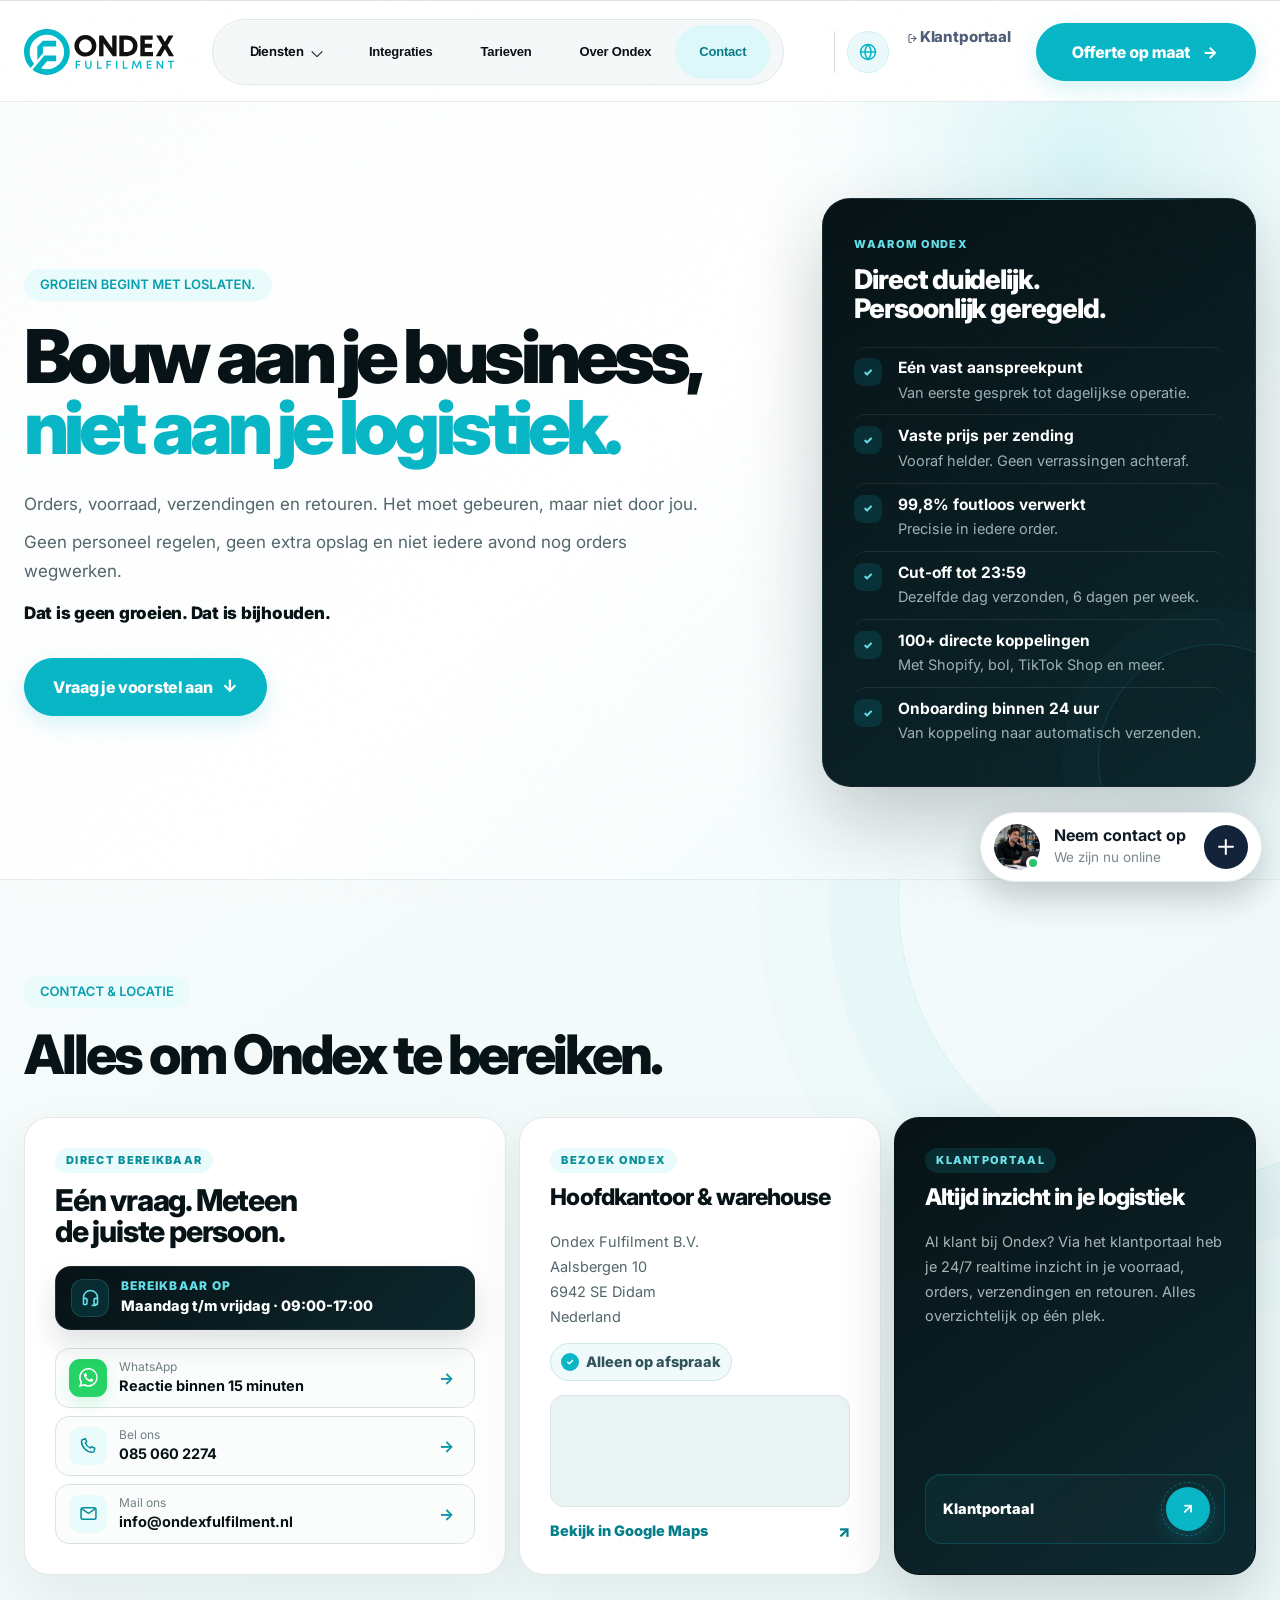
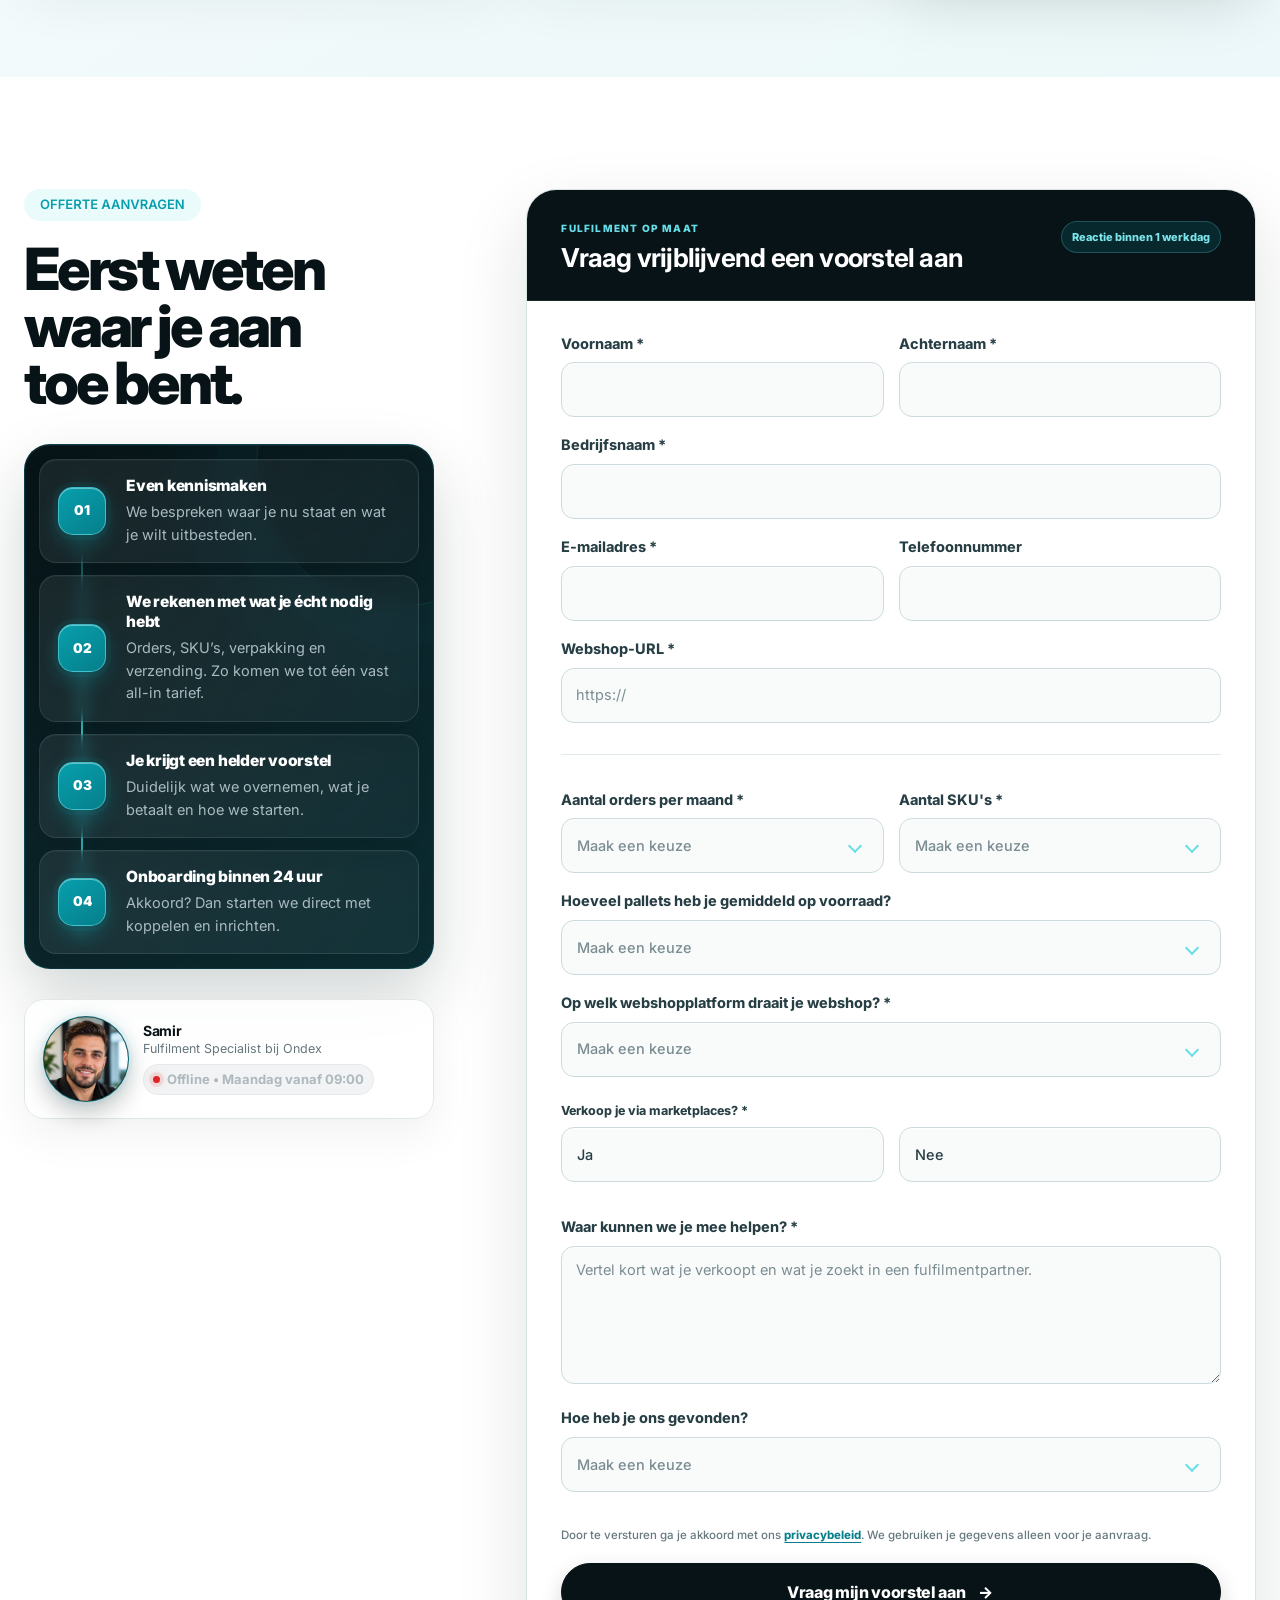
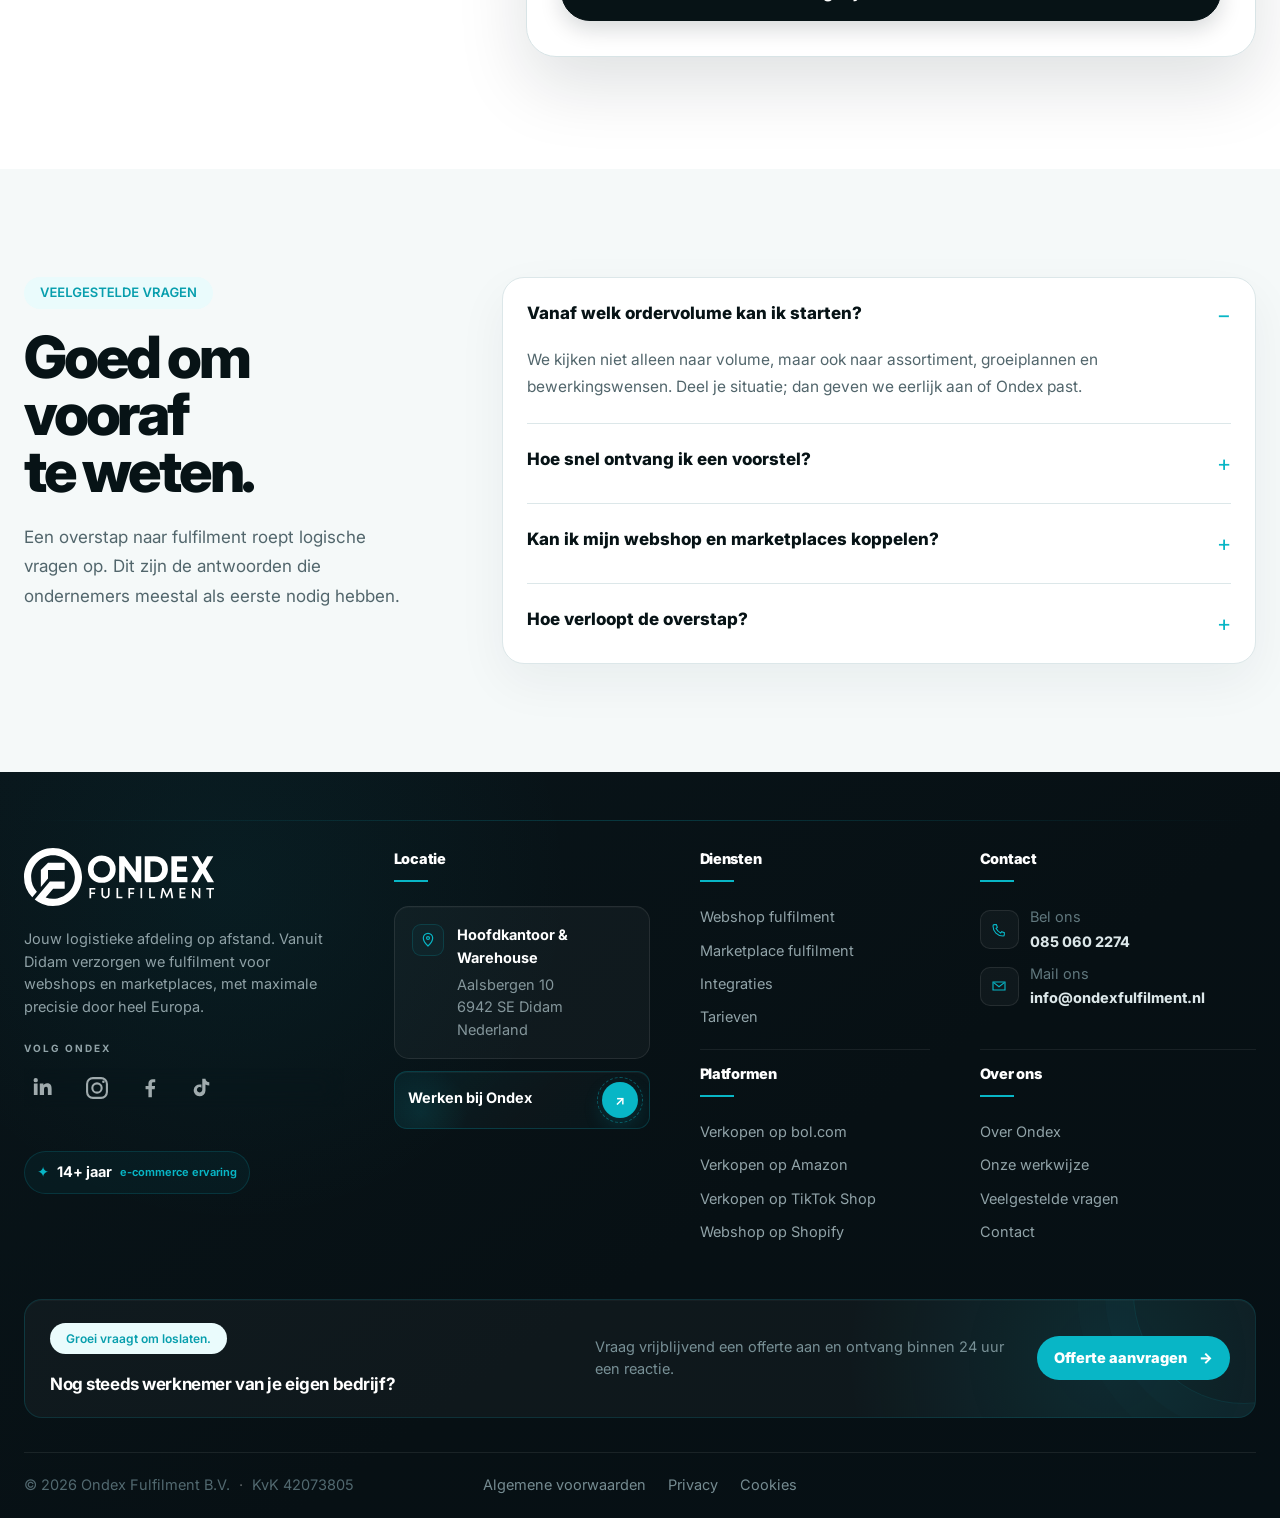
==== commit 5f53e00b: "Consistent designsysteem + widget-fix op alle pagina's - Koppen fix: content-h1 was 16px (shell-typo" ====
--- a/contact.html
+++ b/contact.html
@@ -7891,6 +7891,10 @@
 html body .cl-container{width:min(1240px,calc(100% - 48px))!important;margin-inline:auto!important;}
 @media(min-width:1300px){html body .cl-container{width:min(1440px,calc(100% - 64px))!important;}}
 </style>
+<style id="ondex-contact-widget-fix">
+html body .support-widget{right:20px!important;bottom:22px!important;gap:16px!important;align-items:flex-end!important;}
+html body .support-widget > .sw-panel{position:absolute!important;right:0!important;left:auto!important;top:auto!important;bottom:calc(100% + 16px)!important;margin:0!important;}
+</style>
 </head>
 <body class="ondex">
 
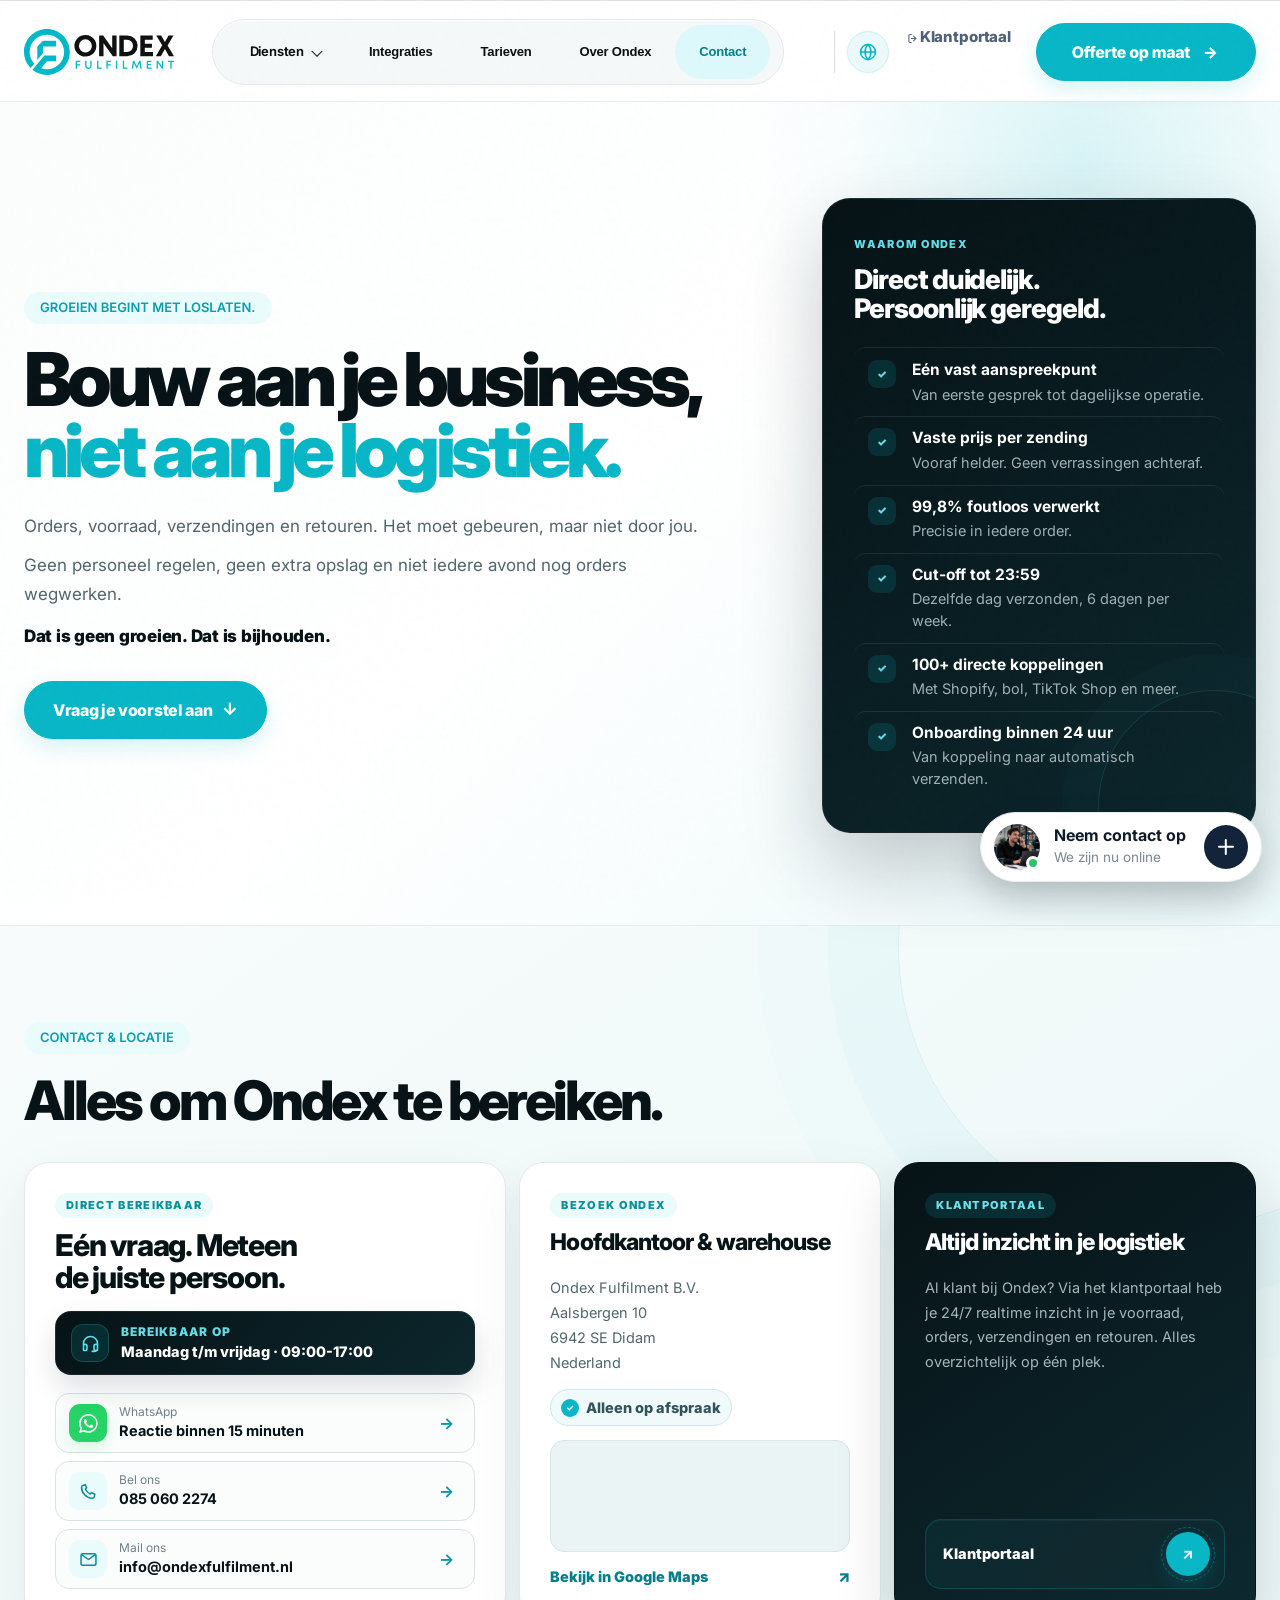
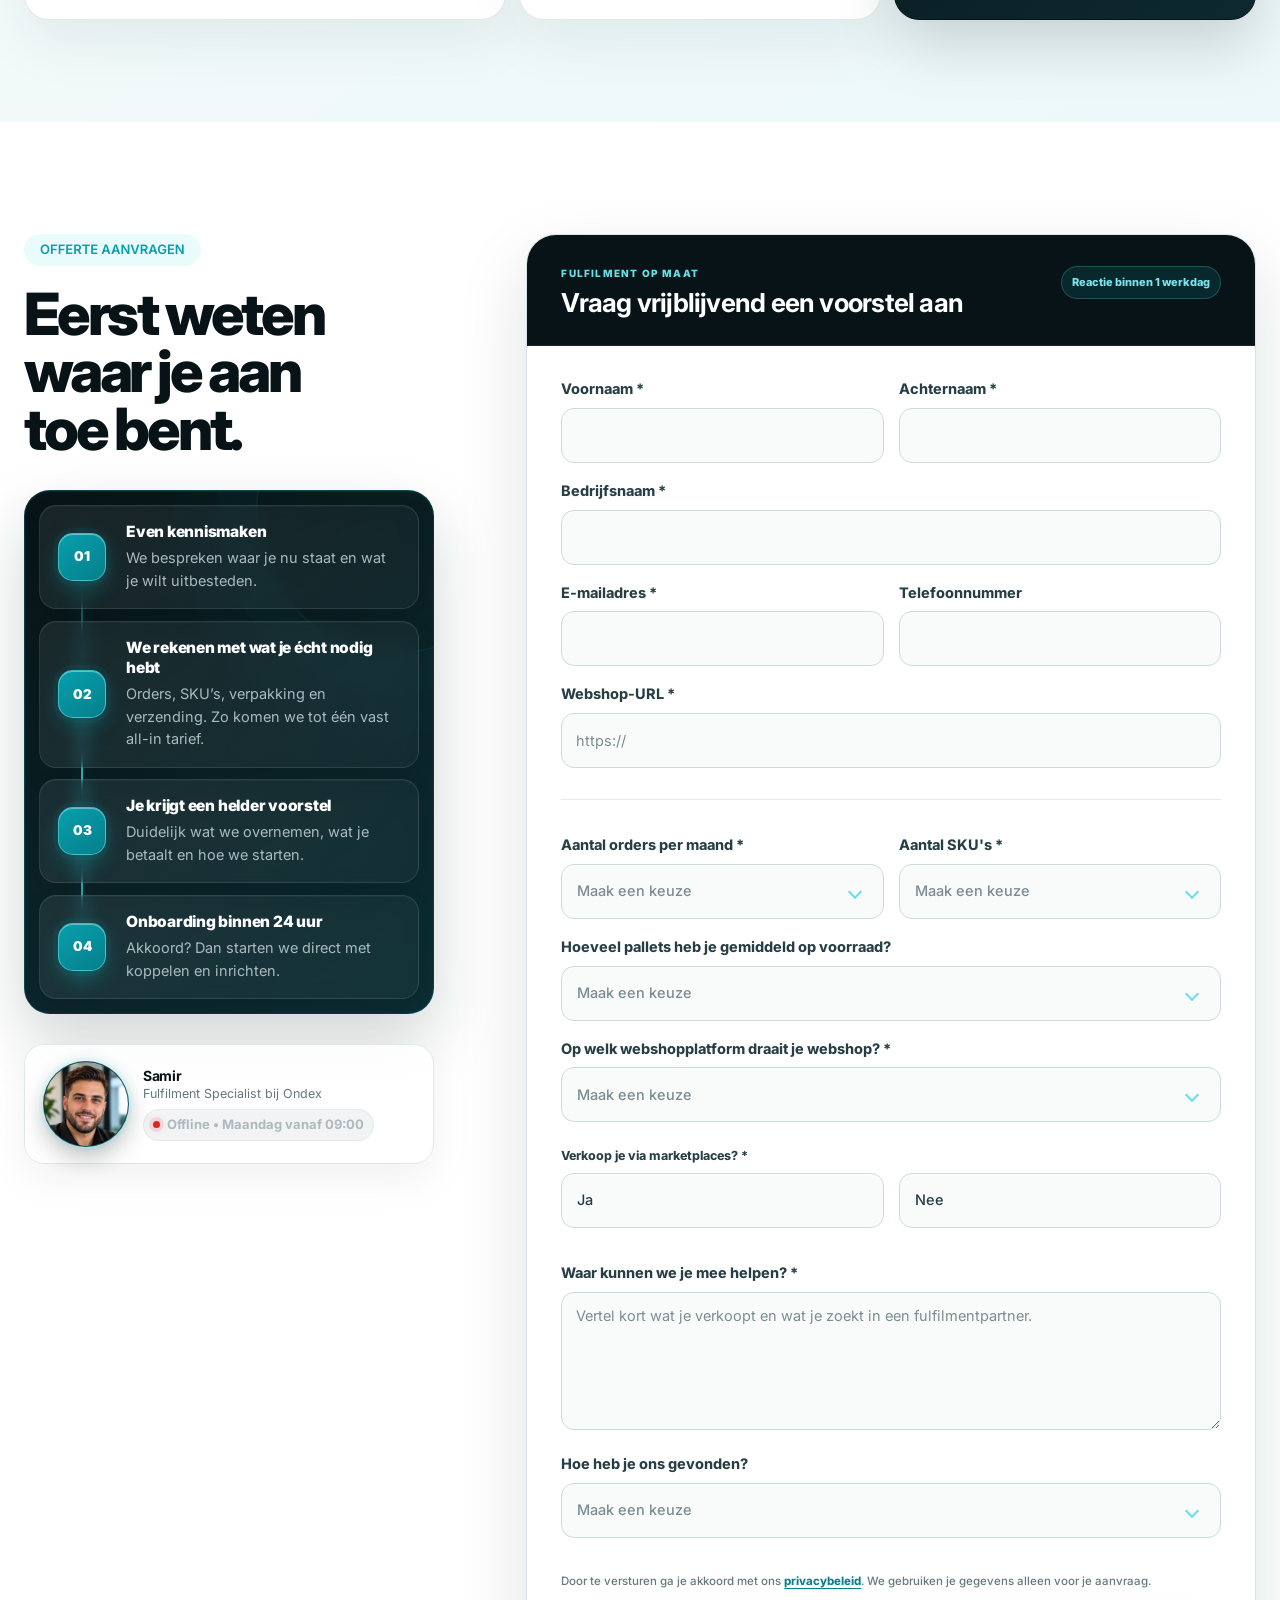
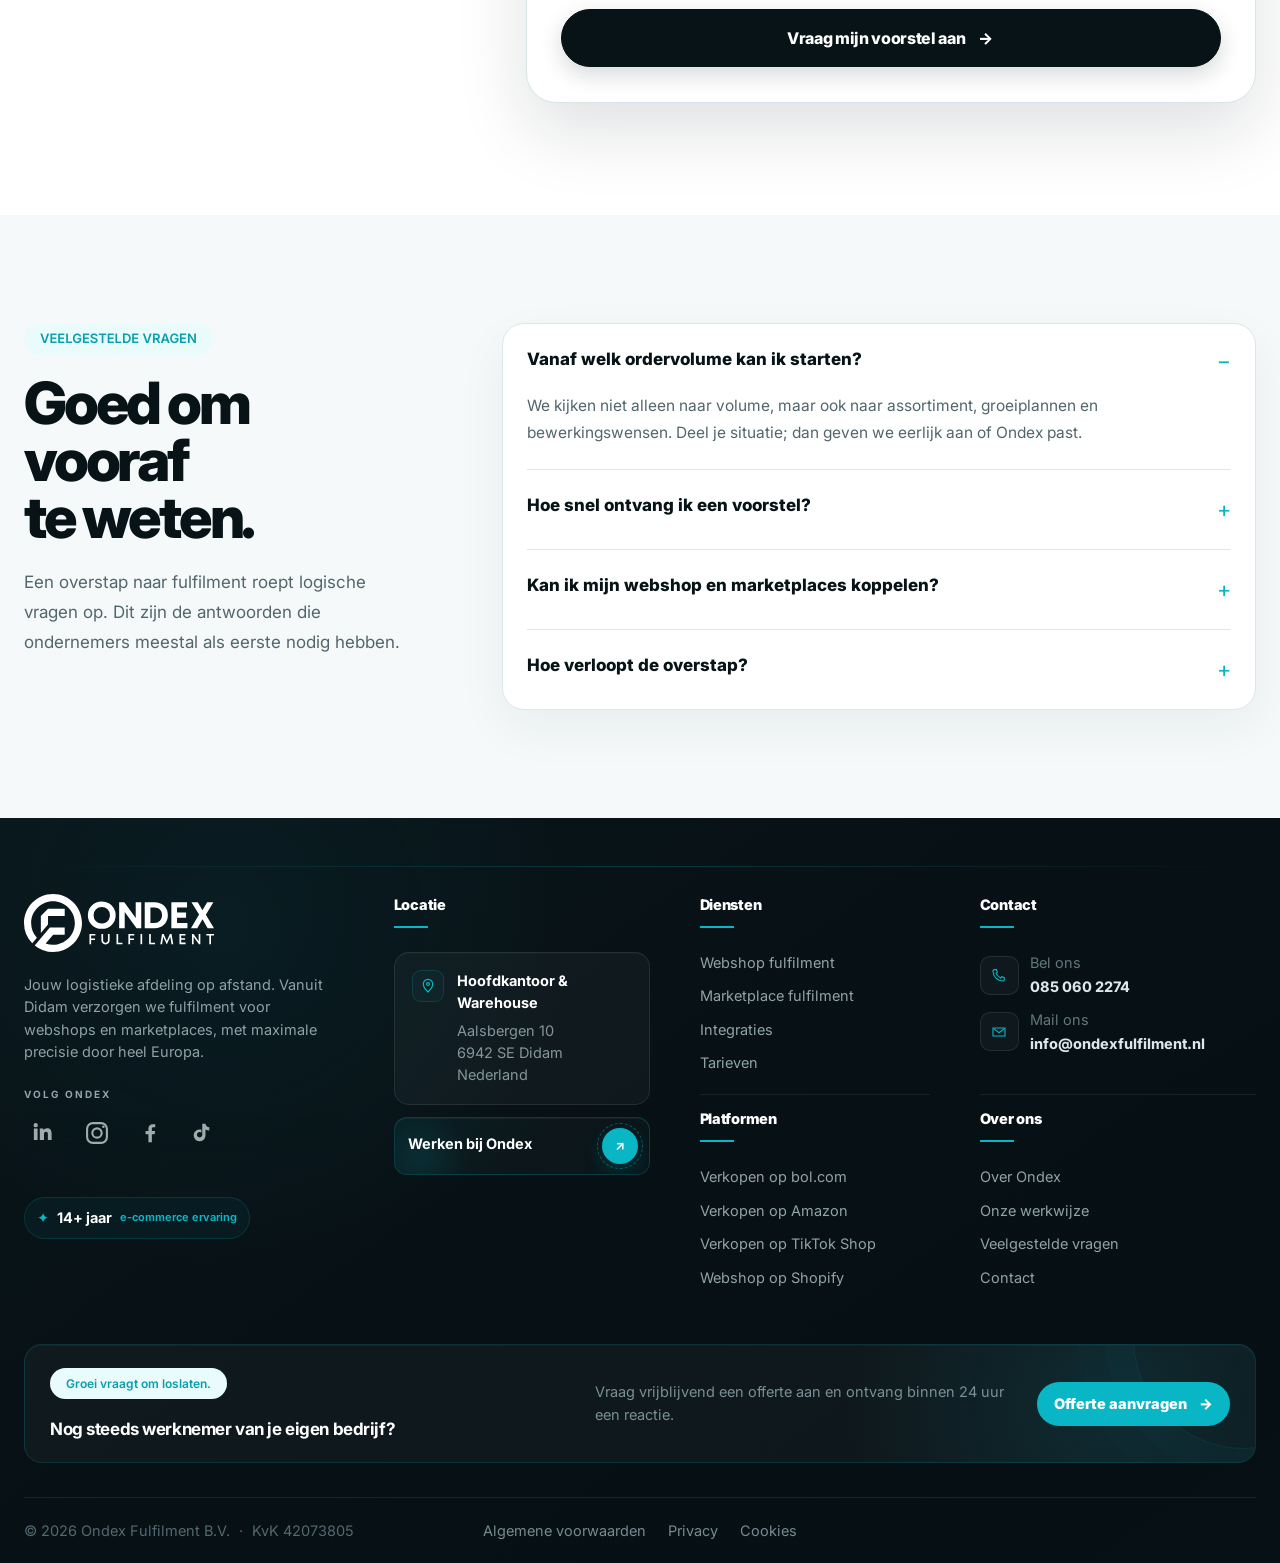
==== commit 6a14c295: "Highlight-kleur gelijk aan merk-cyaan + card-wave animaties + contact-padding - Highlights: hero-acc" ====
--- a/contact.html
+++ b/contact.html
@@ -7492,7 +7492,7 @@
 @media(prefers-reduced-motion:no-preference){
 .cl-benefits-panel::before{content:"";position:absolute;z-index:2;top:0;left:12%;width:76%;height:1px;background:linear-gradient(90deg,transparent,#5ce0e9 48%,transparent);opacity:0;transform:scaleX(.25);transform-origin:center;transition:opacity .7s ease,transform 1s cubic-bezier(.16,1,.3,1)}
 .cl-motion-ready .cl-benefits-panel>small,.cl-motion-ready .cl-benefits-panel>h2{opacity:0;transform:translateY(15px);transition:opacity .58s ease,transform .72s cubic-bezier(.16,1,.3,1)}
-.cl-motion-ready .cl-benefits-list li{opacity:0;filter:blur(2px);transform:translateX(-18px);transition:opacity .5s ease,filter .5s ease,transform .62s cubic-bezier(.16,1,.3,1),border-color .25s ease,background-color .25s ease}
+.cl-motion-ready .cl-benefits-list li{opacity:0;filter:blur(2px);transform:translateX(-7px);transition:opacity .5s ease,filter .5s ease,transform .62s cubic-bezier(.16,1,.3,1),border-color .25s ease,background-color .25s ease}
 .cl-benefits-panel.is-visible::before{opacity:.9;transform:scaleX(1)}
 .cl-benefits-panel.is-visible>small,.cl-benefits-panel.is-visible>h2{opacity:1;transform:translateY(0)}
 .cl-benefits-panel.is-visible .cl-benefits-list li{opacity:1;filter:blur(0);transform:translateX(0)}
@@ -7757,8 +7757,8 @@
 .cl-privacy-note a{font-weight:750;text-decoration:underline;text-decoration-thickness:1px;text-underline-offset:3px}
 
 
-.cl-benefits-list li{padding:11px 0!important}
-.cl-benefits-list li:first-child{padding-top:10px!important}
+.cl-benefits-list li{padding:11px 14px!important}
+.cl-benefits-list li:first-child{padding-top:12px!important}
 .cl-hero-lead{display:grid;max-width:680px;gap:10px;margin-top:27px}
 .cl-hero-lead p{margin:0!important;color:var(--cl-copy)!important;font-size:17px!important;line-height:1.7!important}
 .cl-hero-lead strong{display:block;margin-top:5px;color:var(--cl-ink)!important;font-size:17px!important;font-weight:850!important;line-height:1.45!important;letter-spacing:-.015em}
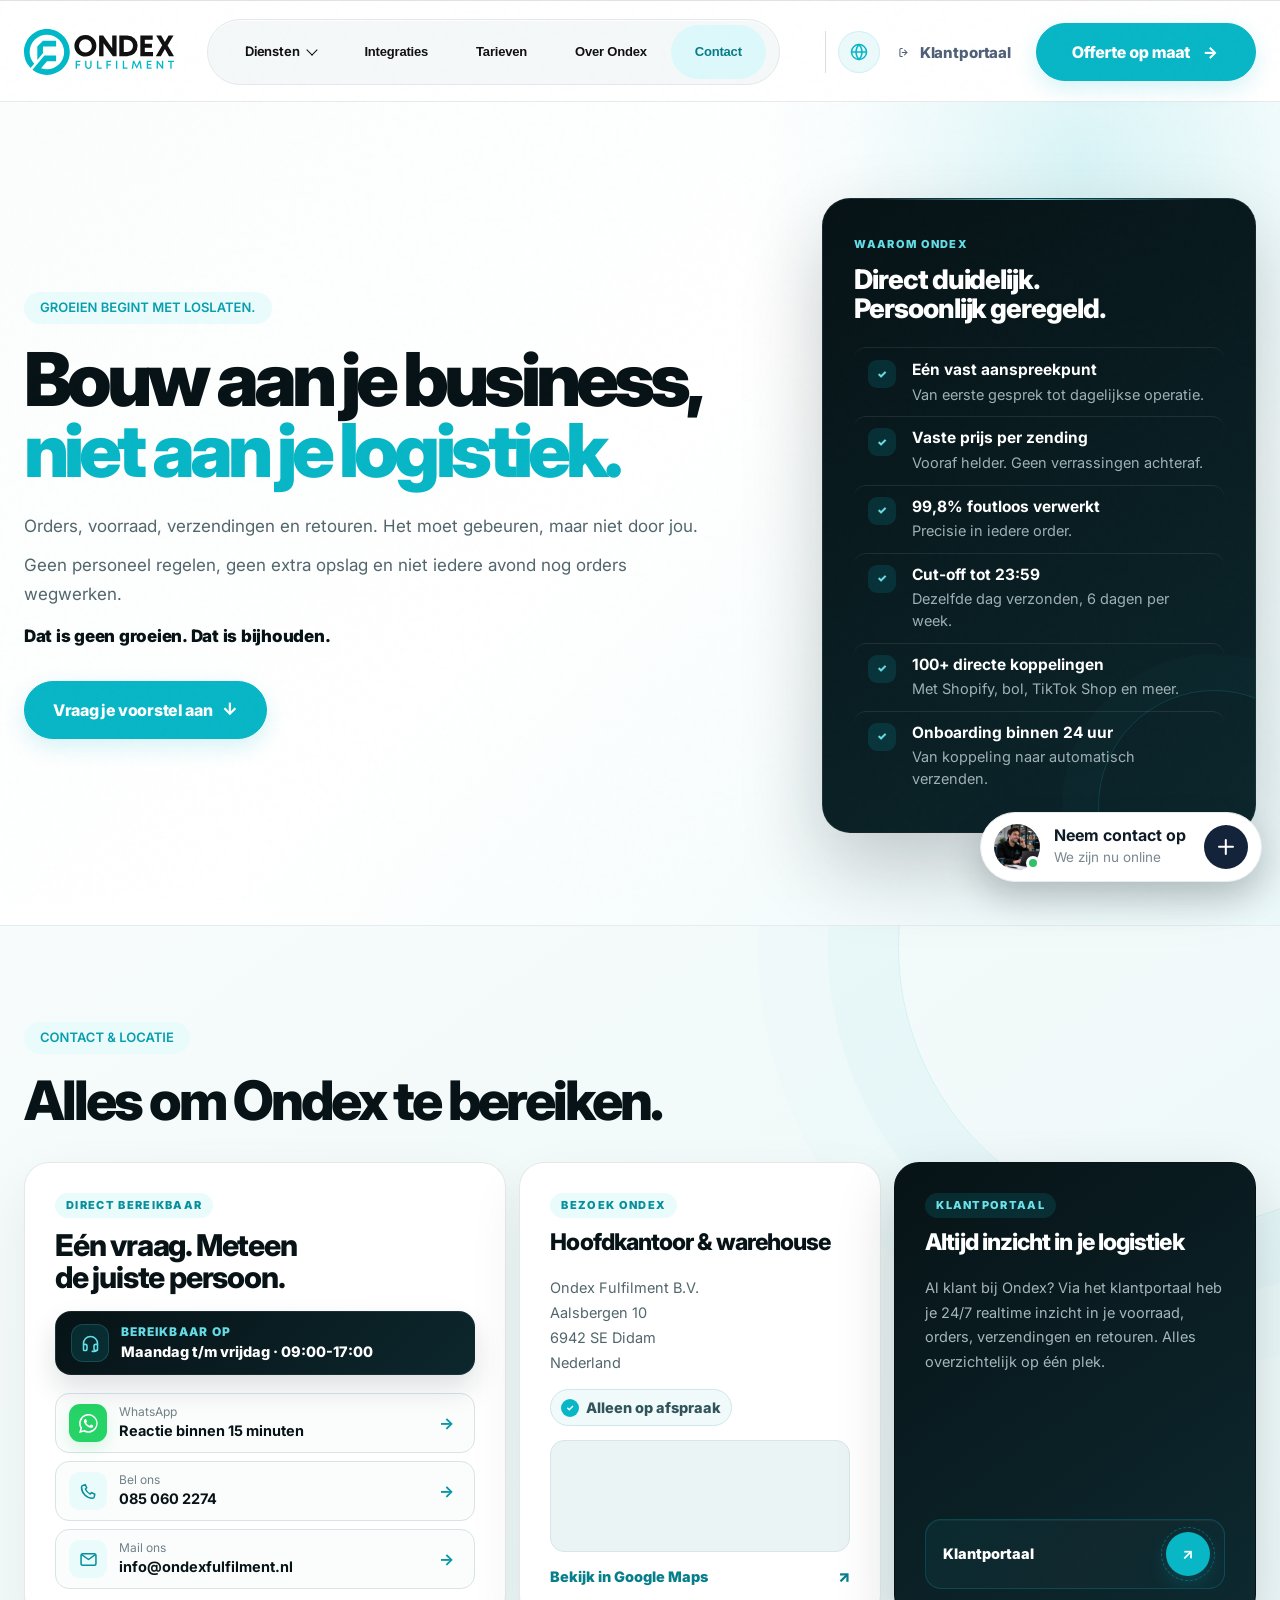
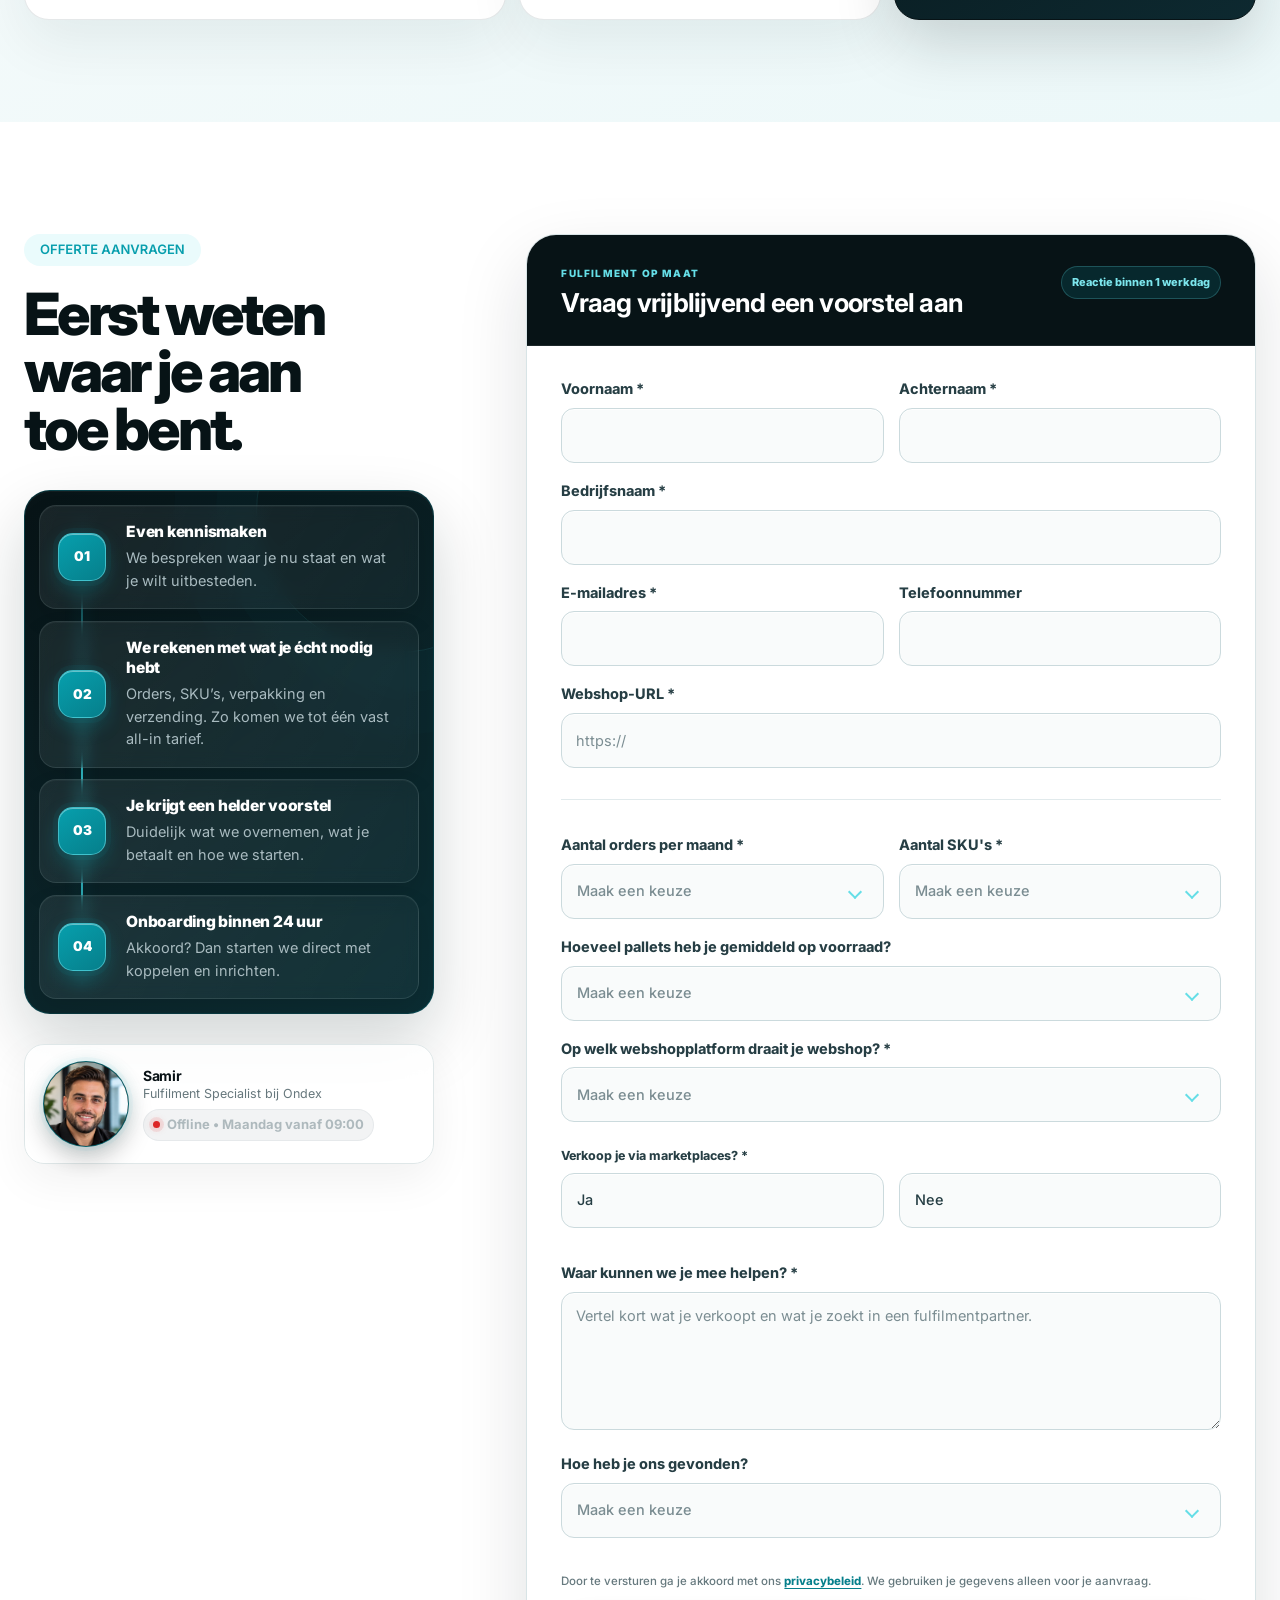
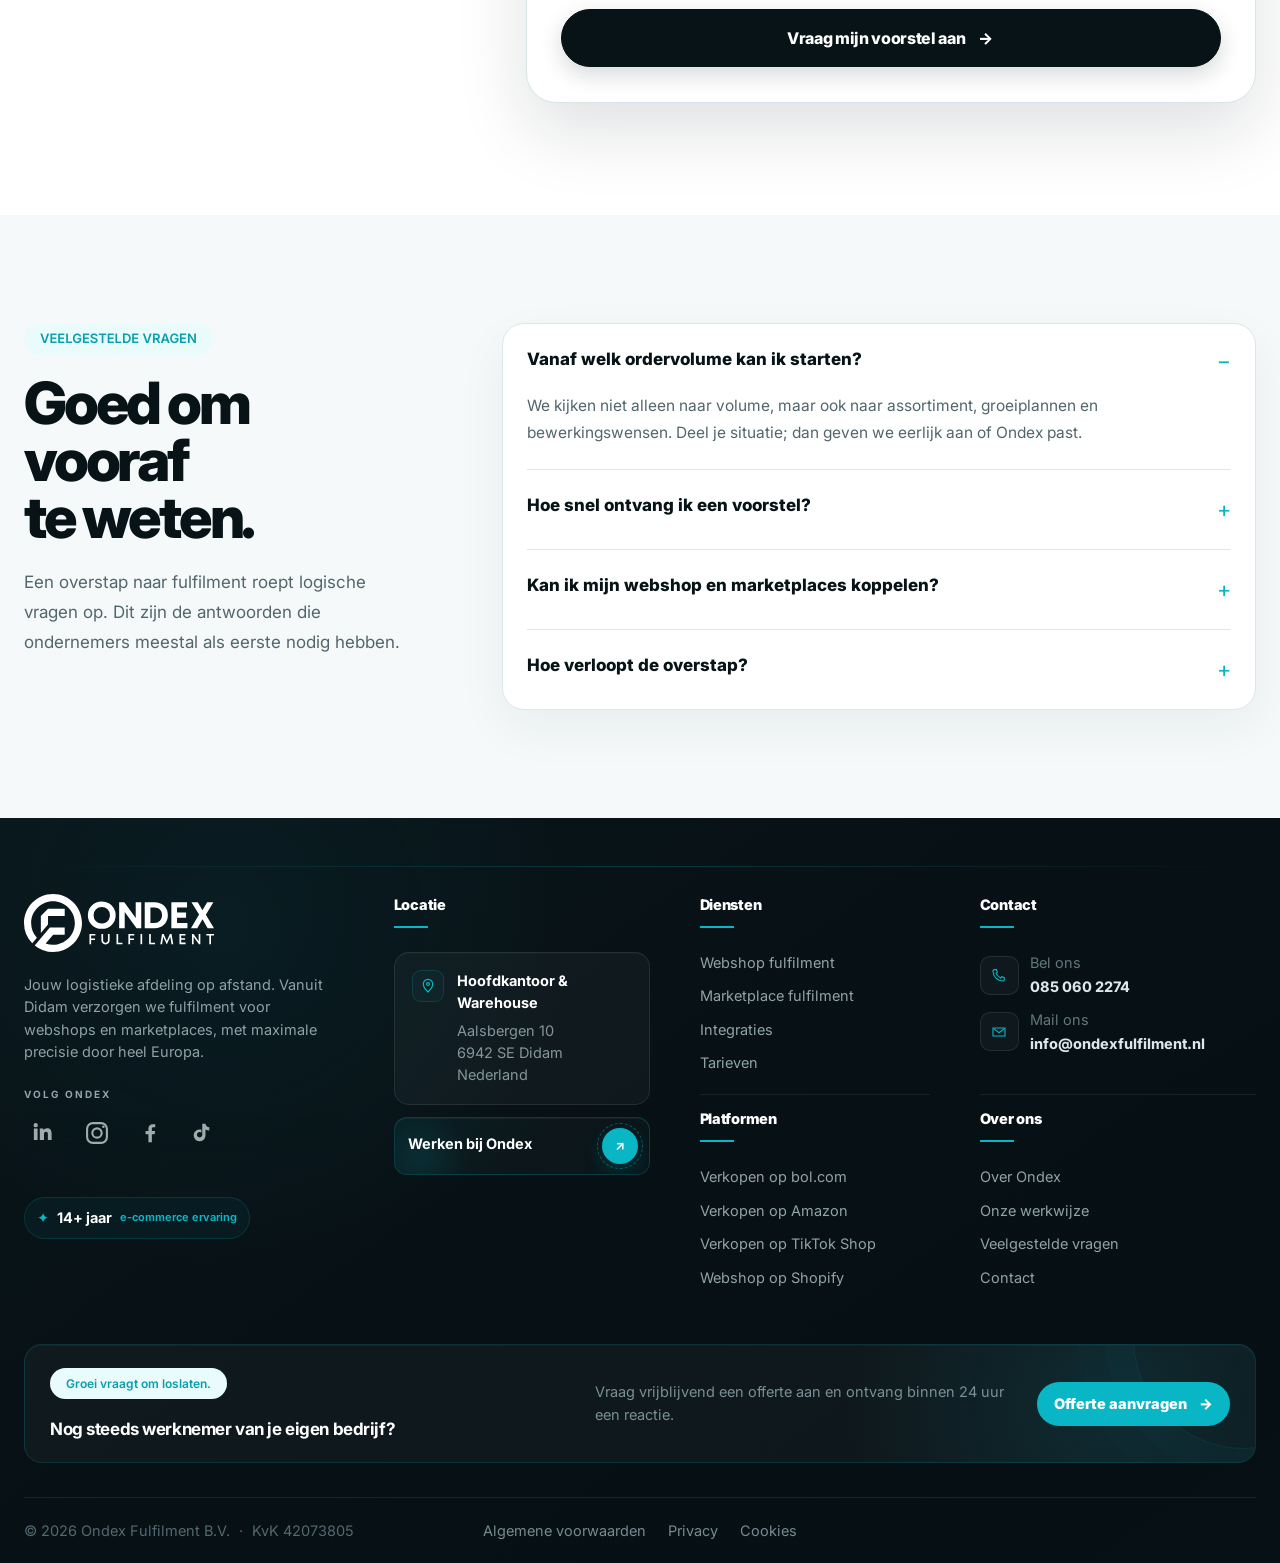
==== commit b3605c81: "Unified rebuild (contact meegenomen) + WCAG-fixes + all-pages checker - Alle zwarte-op-donkere koppe" ====
--- a/contact.html
+++ b/contact.html
@@ -5,17 +5,6 @@
 <meta name="viewport" content="width=device-width,initial-scale=1">
 <title>Contact & offerte aanvragen | Ondex Fulfilment</title>
 <meta name="description" content="Vraag vrijblijvend een fulfilmentofferte aan bij Ondex. Deel je volumes en verkoopkanalen en ontvang binnen 24 uur een persoonlijk voorstel.">
-<meta name="robots" content="index,follow,max-image-preview:large">
-<link rel="canonical" href="https://ondexfulfilment.nl/contact/">
-<meta property="og:locale" content="nl_NL">
-<meta property="og:type" content="website">
-<meta property="og:site_name" content="Ondex Fulfilment">
-<meta property="og:title" content="Contact &amp; offerte aanvragen | Ondex Fulfilment">
-<meta property="og:description" content="Vraag vrijblijvend een fulfilmentvoorstel aan. Binnen één werkdag neemt Ondex persoonlijk contact met je op.">
-<meta property="og:url" content="https://ondexfulfilment.nl/contact/">
-<meta name="twitter:card" content="summary_large_image">
-<script type="application/ld+json">{"@context":"https://schema.org","@type":"Organization","@id":"https://ondexfulfilment.nl/#organization","name":"Ondex Fulfilment","url":"https://ondexfulfilment.nl/","email":"info@ondexfulfilment.nl","telephone":"+31 85 060 2274","address":{"@type":"PostalAddress","streetAddress":"Aalsbergen 10","postalCode":"6942 SE","addressLocality":"Didam","addressCountry":"NL"},"sameAs":["https://www.linkedin.com/company/ondexfulfilment","https://www.instagram.com/ondexfulfilment.nl/","https://www.tiktok.com/@ondexfulfilment.nl"]}</script>
-<script type="application/ld+json">{"@context":"https://schema.org","@type":"ContactPage","@id":"https://ondexfulfilment.nl/contact/#webpage","url":"https://ondexfulfilment.nl/contact/","name":"Contact & offerte aanvragen | Ondex Fulfilment","description":"Vraag vrijblijvend een fulfilmentvoorstel aan bij Ondex Fulfilment.","isPartOf":{"@id":"https://ondexfulfilment.nl/#website"},"about":{"@id":"https://ondexfulfilment.nl/#organization"}}</script>
 <link rel="icon" type="image/svg+xml" sizes="any" href="assets/svg/asset-0dfa7847a272.svg">
 <link rel="shortcut icon" href="assets/svg/asset-0dfa7847a272.svg">
 
@@ -7113,7 +7102,15 @@
 /* Hero: nieuwe cinematic achtergrond */
 html body .hero-bg{
   background:url("assets/images/hero-bg.png") center center/cover no-repeat!important;
-}
+  overflow:hidden!important;
+}
+/* Hero: achtergrondvideo achter de overlay (tekstcontrast blijft) */
+html body .hero-video{
+  position:absolute!important;inset:0!important;width:100%!important;height:100%!important;
+  object-fit:cover!important;object-position:center 42%!important;display:block!important;
+  pointer-events:none!important;
+}
+@media(max-width:760px){html body .hero-video{display:none!important;}}
 
 /* Contact-widget in referentie-stijl (horizontale pill + uitklappaneel) */
 html body .support-widget{
@@ -7256,10 +7253,10 @@
   html body .hero-order-3d:hover{transform:translateY(-4px)!important;}
 }
 
-/* Klantportaal-knop: grotere tekst + volledig ronde radius */
-html body .actions > .portal-mini{width:auto!important;min-width:0!important;height:46px!important;padding:0 18px!important;border-radius:999px!important;}
-html body .actions > .portal-mini svg{width:19px!important;height:19px!important;flex:0 0 19px!important;}
-html body .actions > .portal-mini span{font-size:15px!important;}
+/* Klantportaal-knop: grotere tekst + volledig ronde radius + nette uitlijning icoon/tekst */
+html body .actions > .portal-mini{width:auto!important;min-width:0!important;height:46px!important;padding:0 18px!important;border-radius:999px!important;display:inline-flex!important;align-items:center!important;gap:9px!important;line-height:1!important;}
+html body .actions > .portal-mini svg{width:19px!important;height:19px!important;flex:0 0 19px!important;display:block!important;align-self:center!important;position:relative!important;top:0!important;}
+html body .actions > .portal-mini span{font-size:15px!important;line-height:1!important;display:inline-flex!important;align-items:center!important;}
 @media(max-width:1180px){html body .actions > .portal-mini{height:42px!important;padding:0 15px!important;}
   html body .actions > .portal-mini span{font-size:14px!important;}}
 
@@ -7294,8 +7291,10 @@
 html body #support.is-offline .sw-head-copy small,
 html body #support.is-offline .sw-launch-copy small{color:#9aa6ab!important;}
 
-/* Widget: iets meer naar rechts + popup iets hoger (grotere tussenruimte) */
-html body .support-widget{right:14px!important;gap:20px!important;}
+/* Widget: helemaal rechts. Panel absoluut zodat het geen 360px breedte
+   reserveert en de launcher-knop tegen de rechterrand komt. */
+html body .support-widget{right:10px!important;bottom:20px!important;gap:16px!important;align-items:flex-end!important;}
+html body .support-widget > .sw-panel{position:absolute!important;right:0!important;left:auto!important;top:auto!important;bottom:calc(100% + 16px)!important;margin:0!important;}
 
 /* Widget verbergen zodra de footer in beeld is, zodat hij de footerlinks
    en de 'Offerte aanvragen'-knop niet langer overlapt/blokkeert */
@@ -7897,6 +7896,7 @@
 </style>
 </head>
 <body class="ondex">
+<script>document.documentElement.classList.add('reveal-on')</script>
 
 
 <div class="topline">
@@ -7916,7 +7916,7 @@
 <a href="/integraties">Integraties</a>
 <a href="/tarieven">Tarieven</a>
 <a href="/over-ondex">Over Ondex</a>
-<a href="/contact" aria-current="page">Contact</a>
+<a aria-current="page" href="/contact">Contact</a>
 <div class="mobile-menu-actions">
   <a class="mobile-menu-portal" href="https://portal.ondexfulfilment.nl" rel="noopener" target="_blank">Klantportaal</a>
   <a class="mobile-menu-quote" href="/contact">Offerte op maat <span aria-hidden="true">→</span></a>
@@ -8573,6 +8573,29 @@
 })();
 </script>
 
+<script>
+/* Scroll-reveal: fade + slide-up op [data-reveal] (content-secties subpagina's) */
+(function(){
+  function go(){
+    var els=[].slice.call(document.querySelectorAll('[data-reveal]'));
+    if(!els.length)return;
+    if(!('IntersectionObserver' in window)||matchMedia('(prefers-reduced-motion: reduce)').matches){
+      els.forEach(function(e){e.classList.add('is-visible');});return;
+    }
+    var io=new IntersectionObserver(function(ens){
+      ens.forEach(function(x){
+        if(x.isIntersecting){
+          var d=parseInt(x.target.getAttribute('data-reveal-delay')||'0',10)||0;
+          setTimeout(function(){x.target.classList.add('is-visible');},Math.min(d,420));
+          io.unobserve(x.target);
+        }
+      });
+    },{threshold:0.12,rootMargin:'0px 0px -8% 0px'});
+    els.forEach(function(e){io.observe(e);});
+  }
+  if(document.readyState!=='loading')go();else document.addEventListener('DOMContentLoaded',go);
+})();
+</script>
 
 <script>(function(){
 var benefitsPanel=document.querySelector('.cl-benefits-panel');
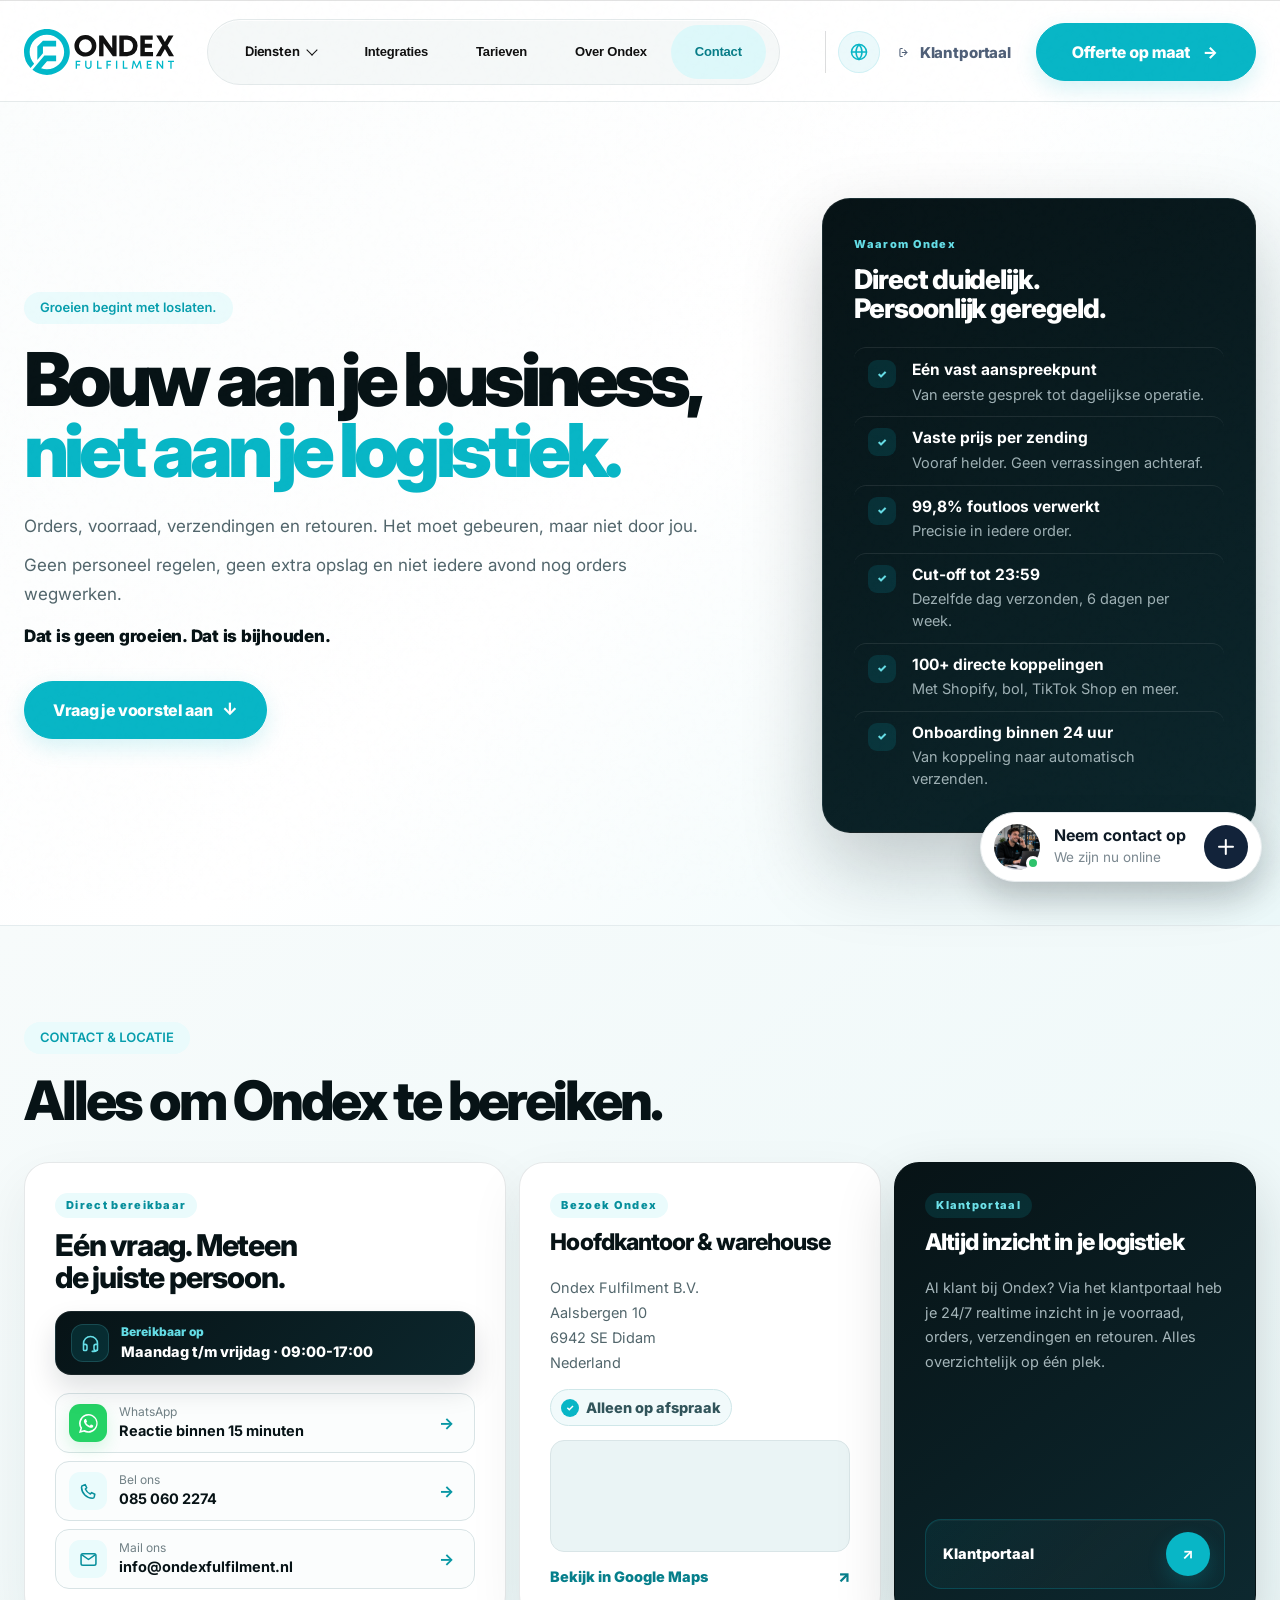
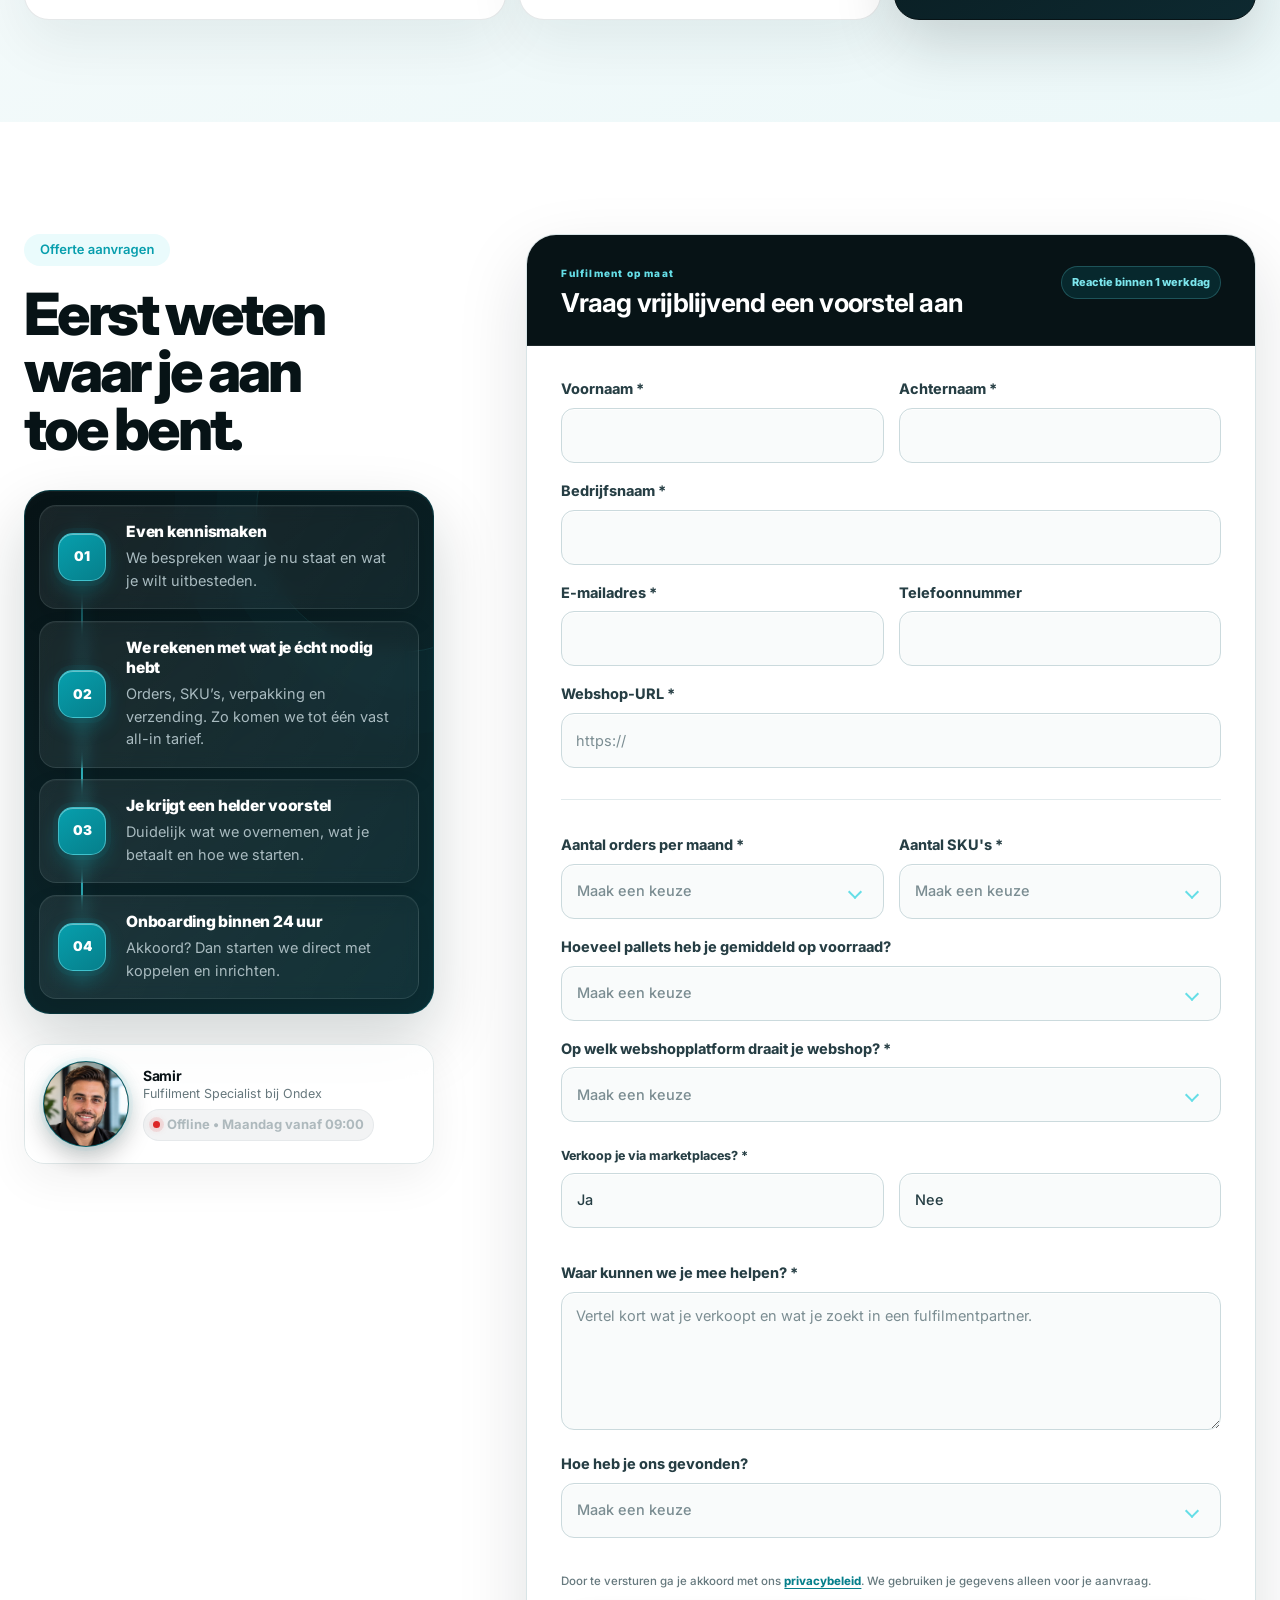
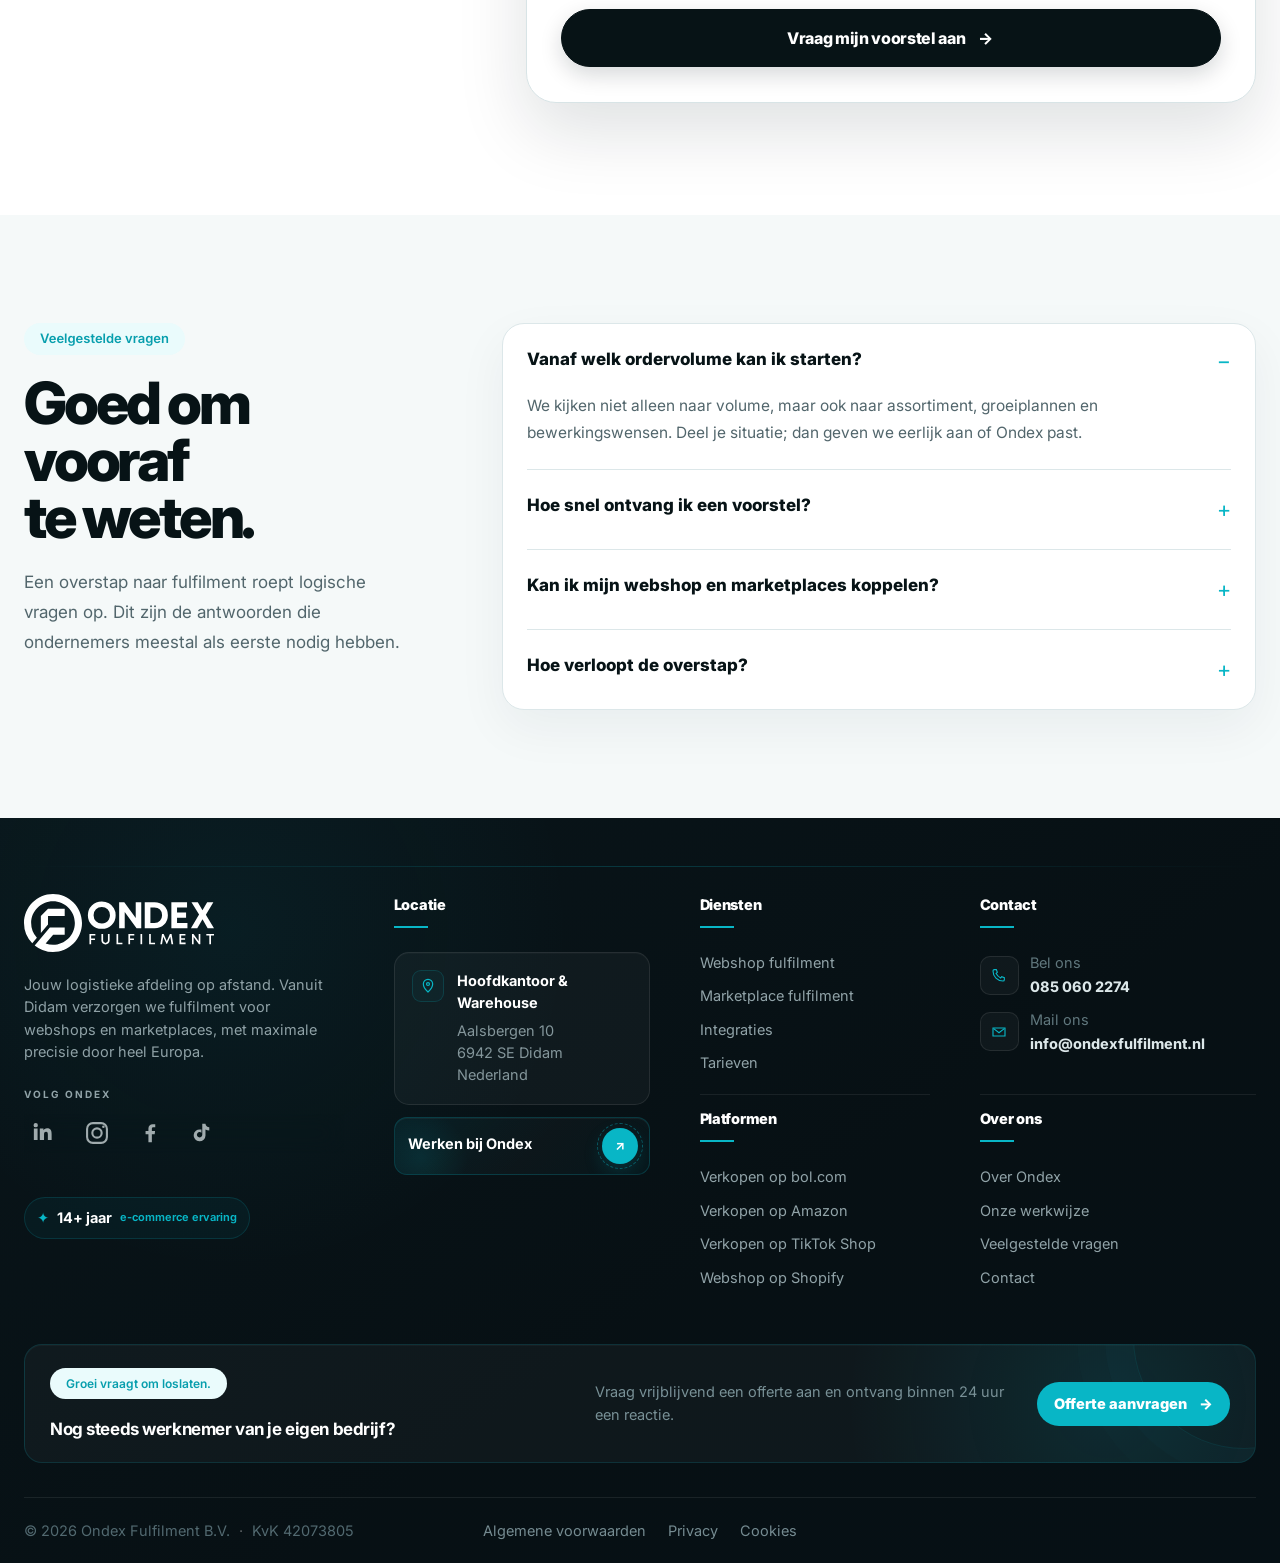
==== commit eaecb221: "Contactpagina: AI-slop decoraties verwijderd + labels naar normale schrijfwijze - Weg: decoratieve g" ====
--- a/contact.html
+++ b/contact.html
@@ -7893,6 +7893,10 @@
 <style id="ondex-contact-widget-fix">
 html body .support-widget{right:20px!important;bottom:22px!important;gap:16px!important;align-items:flex-end!important;}
 html body .support-widget > .sw-panel{position:absolute!important;right:0!important;left:auto!important;top:auto!important;bottom:calc(100% + 16px)!important;margin:0!important;}
+
+.cl-contact-direct .cl-contact-availability>span{text-transform:none!important;letter-spacing:.01em!important;}
+/* === AI-slop decoraties verwijderd (glow-blobs, orbit-ringen, shimmer, spinning dots) === */
+.cl-hero::before,.cl-person::after,.cl-contact-options::before,.cl-benefits-panel::after,.cl-benefits-panel::before,.cl-benefits-panel.is-visible::before,.cl-form-card::before,.cl-portal-btn>b::before,.cl-portal-btn>b::after,.cl-contact-direct .cl-contact-availability::after,.cl-contact-direct .cl-contact-availability>span::after{content:none!important;display:none!important;animation:none!important;box-shadow:none!important;}
 </style>
 </head>
 <body class="ondex">
@@ -7959,26 +7963,26 @@
 <section class="cl-hero" id="top">
   <div class="cl-container cl-hero-grid">
     <div class="cl-hero-copy">
-      <div class="cl-kicker value-kicker ondex-brandline">GROEIEN BEGINT MET LOSLATEN.</div>
+      <div class="cl-kicker value-kicker ondex-brandline">Groeien begint met loslaten.</div>
       <h1>Bouw aan je business, <em>niet aan je logistiek.</em></h1>
       <div class="cl-hero-lead"><p>Orders, voorraad, verzendingen en retouren. Het moet gebeuren, maar niet door jou.</p><p>Geen personeel regelen, geen extra opslag en niet iedere avond nog orders wegwerken.</p><strong>Dat is geen groeien. Dat is bijhouden.</strong></div>
       <div class="cl-actions"><a class="cl-btn cl-btn-primary" href="#offerte-aanvragen">Vraag je voorstel aan <span>↓</span></a></div>
     </div>
     <aside class="cl-benefits-panel">
-      <small>WAAROM ONDEX</small><h2>Direct duidelijk. Persoonlijk geregeld.</h2>
+      <small>Waarom Ondex</small><h2>Direct duidelijk. Persoonlijk geregeld.</h2>
       <ul class="cl-benefits-list"><li><i>✓</i><div><strong>Eén vast aanspreekpunt</strong><span>Van eerste gesprek tot dagelijkse operatie.</span></div></li><li><i>✓</i><div><strong>Vaste prijs per zending</strong><span>Vooraf helder. Geen verrassingen achteraf.</span></div></li><li><i>✓</i><div><strong>99,8% foutloos verwerkt</strong><span>Precisie in iedere order.</span></div></li><li><i>✓</i><div><strong>Cut-off tot 23:59</strong><span>Dezelfde dag verzonden, 6 dagen per week.</span></div></li><li><i>✓</i><div><strong>100+ directe koppelingen</strong><span>Met Shopify, bol, TikTok Shop en meer.</span></div></li><li><i>✓</i><div><strong>Onboarding binnen 24 uur</strong><span>Van koppeling naar automatisch verzenden.</span></div></li></ul>
     </aside>
   </div>
 </section>
 
 <section class="cl-contact-options" aria-label="Contactgegevens Ondex Fulfilment"><div class="cl-container"><div class="cl-contact-options-head"><div><div class="cl-kicker value-kicker ondex-brandline">CONTACT &amp; LOCATIE</div><h2>Alles om Ondex te bereiken.</h2></div></div><div class="cl-contact-options-grid">
-  <article class="cl-contact-option cl-contact-direct"><small>DIRECT BEREIKBAAR</small><h2>Eén vraag. Meteen de juiste persoon.</h2><div class="cl-contact-links"><a class="cl-contact-link cl-whatsapp" href="https://wa.me/31850602274"><i class="cl-contact-icon" aria-hidden="true"><svg viewBox="0 0 24 24"><path d="M20 11.6a8 8 0 0 1-11.8 7l-4.2 1.3 1.4-4A8 8 0 1 1 20 11.6Z"/><path d="M9 8.4c.3 2.8 2.1 4.6 4.9 5l1-1.1 1.7.8-.2 1.7c-.5.6-1.5.9-2.3.8-4.3-.5-7-3.2-7.5-7.5-.1-.8.2-1.8.8-2.3L9 5.6l.8 1.7L9 8.4Z"/></svg></i><span class="cl-contact-copy"><span>WhatsApp</span><strong>Reactie binnen 15 minuten</strong></span><b>→</b></a><a class="cl-contact-link" href="tel:+31850602274"><i class="cl-contact-icon" aria-hidden="true"><svg viewBox="0 0 24 24"><path d="M8.2 4.1 10 7.7 8.4 9.2c1.1 2.6 3.1 4.6 5.7 5.7l1.5-1.6 3.6 1.8-.6 3c-.2 1-1.1 1.7-2.1 1.7C9.7 19.5 4.3 14.1 4 7.3c0-1 .7-1.9 1.7-2.1l2.5-1.1Z"/></svg></i><span class="cl-contact-copy"><span>Bel ons</span><strong>085 060 2274</strong></span><b>→</b></a><a class="cl-contact-link" href="mailto:info@ondexfulfilment.nl"><i class="cl-contact-icon" aria-hidden="true"><svg viewBox="0 0 24 24"><rect x="3.5" y="5.5" width="17" height="13" rx="2"/><path d="m5 7 7 5 7-5"/></svg></i><span class="cl-contact-copy"><span>Mail ons</span><strong>info@ondexfulfilment.nl</strong></span><b>→</b></a></div><div class="cl-contact-availability"><i aria-hidden="true"><svg viewBox="0 0 24 24"><circle cx="12" cy="12" r="8.5"/><path d="M12 7.5V12l3 1.8"/></svg></i><span>Bereikbaar op</span><strong>Maandag t/m vrijdag · 09:00-17:00</strong></div></article>
-  <article class="cl-contact-option cl-location-option"><small>BEZOEK ONDEX</small><h3>Hoofdkantoor &amp; warehouse</h3><address>Ondex Fulfilment B.V.<br>Aalsbergen 10<br>6942 SE Didam<br>Nederland</address><div class="cl-appointment"><i aria-hidden="true">✓</i><span>Alleen op afspraak</span></div><div class="cl-map"><iframe title="Google Maps – Ondex Fulfilment in Didam" src="https://www.google.com/maps?q=Aalsbergen+10%2C+6942+SE+Didam%2C+Nederland&amp;output=embed" loading="lazy" referrerpolicy="no-referrer-when-downgrade"></iframe></div><a class="cl-map-link" href="https://www.google.com/maps/search/?api=1&amp;query=Aalsbergen+10%2C+6942+SE+Didam%2C+Nederland" target="_blank" rel="noopener">Bekijk in Google Maps <span>↗</span></a></article>
-  <article class="cl-contact-option cl-portal-option"><small>KLANTPORTAAL</small><h3>Altijd inzicht in je logistiek</h3><p>Al klant bij Ondex? Via het klantportaal heb je 24/7 realtime inzicht in je voorraad, orders, verzendingen en retouren. Alles overzichtelijk op één plek.</p><a class="cl-portal-btn" href="https://portal.ondexfulfilment.nl/" target="_blank" rel="noopener"><i aria-hidden="true"><svg viewBox="0 0 24 24"><rect x="3.5" y="4" width="17" height="16" rx="3"/><path d="M8 8.5h8M8 12h3M8 15.5h5"/></svg></i><span class="cl-portal-btn-copy"><strong>Klantportaal</strong></span><b>↗</b></a></article>
+  <article class="cl-contact-option cl-contact-direct"><small>Direct bereikbaar</small><h2>Eén vraag. Meteen de juiste persoon.</h2><div class="cl-contact-links"><a class="cl-contact-link cl-whatsapp" href="https://wa.me/31850602274"><i class="cl-contact-icon" aria-hidden="true"><svg viewBox="0 0 24 24"><path d="M20 11.6a8 8 0 0 1-11.8 7l-4.2 1.3 1.4-4A8 8 0 1 1 20 11.6Z"/><path d="M9 8.4c.3 2.8 2.1 4.6 4.9 5l1-1.1 1.7.8-.2 1.7c-.5.6-1.5.9-2.3.8-4.3-.5-7-3.2-7.5-7.5-.1-.8.2-1.8.8-2.3L9 5.6l.8 1.7L9 8.4Z"/></svg></i><span class="cl-contact-copy"><span>WhatsApp</span><strong>Reactie binnen 15 minuten</strong></span><b>→</b></a><a class="cl-contact-link" href="tel:+31850602274"><i class="cl-contact-icon" aria-hidden="true"><svg viewBox="0 0 24 24"><path d="M8.2 4.1 10 7.7 8.4 9.2c1.1 2.6 3.1 4.6 5.7 5.7l1.5-1.6 3.6 1.8-.6 3c-.2 1-1.1 1.7-2.1 1.7C9.7 19.5 4.3 14.1 4 7.3c0-1 .7-1.9 1.7-2.1l2.5-1.1Z"/></svg></i><span class="cl-contact-copy"><span>Bel ons</span><strong>085 060 2274</strong></span><b>→</b></a><a class="cl-contact-link" href="mailto:info@ondexfulfilment.nl"><i class="cl-contact-icon" aria-hidden="true"><svg viewBox="0 0 24 24"><rect x="3.5" y="5.5" width="17" height="13" rx="2"/><path d="m5 7 7 5 7-5"/></svg></i><span class="cl-contact-copy"><span>Mail ons</span><strong>info@ondexfulfilment.nl</strong></span><b>→</b></a></div><div class="cl-contact-availability"><i aria-hidden="true"><svg viewBox="0 0 24 24"><circle cx="12" cy="12" r="8.5"/><path d="M12 7.5V12l3 1.8"/></svg></i><span>Bereikbaar op</span><strong>Maandag t/m vrijdag · 09:00-17:00</strong></div></article>
+  <article class="cl-contact-option cl-location-option"><small>Bezoek Ondex</small><h3>Hoofdkantoor &amp; warehouse</h3><address>Ondex Fulfilment B.V.<br>Aalsbergen 10<br>6942 SE Didam<br>Nederland</address><div class="cl-appointment"><i aria-hidden="true">✓</i><span>Alleen op afspraak</span></div><div class="cl-map"><iframe title="Google Maps – Ondex Fulfilment in Didam" src="https://www.google.com/maps?q=Aalsbergen+10%2C+6942+SE+Didam%2C+Nederland&amp;output=embed" loading="lazy" referrerpolicy="no-referrer-when-downgrade"></iframe></div><a class="cl-map-link" href="https://www.google.com/maps/search/?api=1&amp;query=Aalsbergen+10%2C+6942+SE+Didam%2C+Nederland" target="_blank" rel="noopener">Bekijk in Google Maps <span>↗</span></a></article>
+  <article class="cl-contact-option cl-portal-option"><small>Klantportaal</small><h3>Altijd inzicht in je logistiek</h3><p>Al klant bij Ondex? Via het klantportaal heb je 24/7 realtime inzicht in je voorraad, orders, verzendingen en retouren. Alles overzichtelijk op één plek.</p><a class="cl-portal-btn" href="https://portal.ondexfulfilment.nl/" target="_blank" rel="noopener"><i aria-hidden="true"><svg viewBox="0 0 24 24"><rect x="3.5" y="4" width="17" height="16" rx="3"/><path d="M8 8.5h8M8 12h3M8 15.5h5"/></svg></i><span class="cl-portal-btn-copy"><strong>Klantportaal</strong></span><b>↗</b></a></article>
 </div></div></section>
 
 <section class="cl-form-section" id="offerte-aanvragen"><div class="cl-container cl-form-grid">
-  <div class="cl-form-intro"><div class="cl-kicker value-kicker ondex-brandline">OFFERTE AANVRAGEN</div><h2>Eerst weten waar je aan toe bent.</h2><ol class="cl-steps"><li><b aria-label="Stap 1">01</b><div><strong>Even kennismaken</strong><span>We bespreken waar je nu staat en wat je wilt uitbesteden.</span></div></li><li><b aria-label="Stap 2">02</b><div><strong>We rekenen met wat je écht nodig hebt</strong><span>Orders, SKU’s, verpakking en verzending. Zo komen we tot één vast all-in tarief.</span></div></li><li><b aria-label="Stap 3">03</b><div><strong>Je krijgt een helder voorstel</strong><span>Duidelijk wat we overnemen, wat je betaalt en hoe we starten.</span></div></li><li><b aria-label="Stap 4">04</b><div><strong>Onboarding binnen 24 uur</strong><span>Akkoord? Dan starten we direct met koppelen en inrichten.</span></div></li></ol><div class="flowstudio-person">
+  <div class="cl-form-intro"><div class="cl-kicker value-kicker ondex-brandline">Offerte aanvragen</div><h2>Eerst weten waar je aan toe bent.</h2><ol class="cl-steps"><li><b aria-label="Stap 1">01</b><div><strong>Even kennismaken</strong><span>We bespreken waar je nu staat en wat je wilt uitbesteden.</span></div></li><li><b aria-label="Stap 2">02</b><div><strong>We rekenen met wat je écht nodig hebt</strong><span>Orders, SKU’s, verpakking en verzending. Zo komen we tot één vast all-in tarief.</span></div></li><li><b aria-label="Stap 3">03</b><div><strong>Je krijgt een helder voorstel</strong><span>Duidelijk wat we overnemen, wat je betaalt en hoe we starten.</span></div></li><li><b aria-label="Stap 4">04</b><div><strong>Onboarding binnen 24 uur</strong><span>Akkoord? Dan starten we direct met koppelen en inrichten.</span></div></li></ol><div class="flowstudio-person">
           <div class="flowstudio-avatar"><img src="[data-uri]" alt="Samir, fulfilmentspecialist bij Ondex" width="1254" height="1254" loading="lazy" decoding="async"></div>
           <div class="flowstudio-person-copy">
             <strong>Samir</strong>
@@ -7993,14 +7997,14 @@
             </small>
           </div>
         </div></div>
-  <div class="cl-form-card"><header><div><small>FULFILMENT OP MAAT</small><strong>Vraag vrijblijvend een voorstel aan</strong></div><span>Reactie binnen 1 werkdag</span></header><div id="cl-success" class="cl-success" role="status" aria-live="polite" hidden><strong>Bedankt.</strong> Je aanvraag is verzonden. We nemen binnen één werkdag persoonlijk contact met je op.</div><div id="cl-form-error" class="cl-form-error" role="alert" aria-live="assertive" hidden></div>
+  <div class="cl-form-card"><header><div><small>Fulfilment op maat</small><strong>Vraag vrijblijvend een voorstel aan</strong></div><span>Reactie binnen 1 werkdag</span></header><div id="cl-success" class="cl-success" role="status" aria-live="polite" hidden><strong>Bedankt.</strong> Je aanvraag is verzonden. We nemen binnen één werkdag persoonlijk contact met je op.</div><div id="cl-form-error" class="cl-form-error" role="alert" aria-live="assertive" hidden></div>
   <form class="cl-form" id="ondex-offerte-form" data-endpoint="/wp-json/ondex/v1/offerte"><div class="cl-honeypot" aria-hidden="true"><label>Laat dit veld leeg<input name="company_website" tabindex="-1" autocomplete="off"></label></div><fieldset class="cl-personal-fields"><div class="cl-fields"><label><span>Voornaam *</span><input name="first_name" autocomplete="given-name" required></label><label><span>Achternaam *</span><input name="last_name" autocomplete="family-name" required></label><label class="cl-wide"><span>Bedrijfsnaam *</span><input name="company" autocomplete="organization" required></label><label><span>E-mailadres *</span><input name="email" type="email" autocomplete="email" required></label><label><span>Telefoonnummer</span><input name="phone" type="tel" autocomplete="tel"></label><label class="cl-wide"><span>Webshop-URL *</span><input name="website" type="url" inputmode="url" placeholder="https://" required></label></div></fieldset>
   <fieldset><div class="cl-fields"><label><span>Aantal orders per maand *</span><select name="orders" required><option value="">Maak een keuze</option><option>Tot 250</option><option>251 – 500</option><option>501 – 1.500</option><option>1.501 – 5.000</option><option>Meer dan 5.000</option></select></label><label><span>Aantal SKU's *</span><select name="skus" required><option value="">Maak een keuze</option><option>Minder dan 50</option><option>50 – 250</option><option>251 – 500</option><option>501 – 1.000</option><option>Meer dan 1.000</option></select></label><label class="cl-wide"><span>Hoeveel pallets heb je gemiddeld op voorraad?</span><select name="pallets"><option value="">Maak een keuze</option><option>Geen pallets</option><option>1 – 5 pallets</option><option>6 – 15 pallets</option><option>16 – 30 pallets</option><option>31 – 60 pallets</option><option>Meer dan 60 pallets</option><option>Weet ik nog niet</option></select></label><label class="cl-wide"><span>Op welk webshopplatform draait je webshop? *</span><select name="platform" required><option value="">Maak een keuze</option><option value="Shopify">Shopify</option><option value="WooCommerce">WooCommerce</option><option value="Lightspeed">Lightspeed</option><option value="Magento">Magento</option><option value="Shopware">Shopware</option><option value="CCV Shop">CCV Shop</option><option value="Mijnwebwinkel">Mijnwebwinkel</option><option value="PrestaShop">PrestaShop</option><option value="Wix">Wix</option><option value="Anders">Anders</option></select></label></div><div class="cl-marketplace-question"><span>Verkoop je via marketplaces? *</span><div class="cl-choice-toggle"><label><input type="radio" name="sells_marketplaces" value="yes" required><span>Ja</span></label><label><input type="radio" name="sells_marketplaces" value="no" required><span>Nee</span></label></div></div><div class="cl-channels cl-marketplaces" hidden><span>Via welke marketplaces verkoop je?</span><small>Meerdere antwoorden mogelijk</small><div class="cl-checks"><label><input type="checkbox" name="marketplaces" value="Bol.com"><span>Bol.com</span></label><label><input type="checkbox" name="marketplaces" value="Amazon"><span>Amazon</span></label><label><input type="checkbox" name="marketplaces" value="Zalando"><span>Zalando</span></label><label><input type="checkbox" name="marketplaces" value="Praxis"><span>Praxis</span></label><label><input type="checkbox" name="marketplaces" value="Kaufland"><span>Kaufland</span></label><label><input type="checkbox" name="marketplaces" value="TikTok Shop"><span>TikTok Shop</span></label><label><input type="checkbox" name="marketplaces" value="Decathlon"><span>Decathlon</span></label><label><input type="checkbox" name="marketplaces" value="MediaMarkt"><span>MediaMarkt</span></label><label><input type="checkbox" name="marketplaces" value="Brico"><span>Brico</span></label><label><input type="checkbox" name="marketplaces" value="Metro Makro"><span>Metro Makro</span></label><label><input type="checkbox" name="marketplaces" value="Anders"><span>Anders</span></label></div></div></fieldset>
   <fieldset class="cl-final-fields"><div class="cl-fields"><label class="cl-wide"><span>Waar kunnen we je mee helpen? *</span><textarea name="reason" rows="5" placeholder="Vertel kort wat je verkoopt en wat je zoekt in een fulfilmentpartner." required></textarea></label><label class="cl-wide"><span>Hoe heb je ons gevonden?</span><select name="source"><option value="">Maak een keuze</option><option>Google</option><option>LinkedIn</option><option>Instagram / Facebook</option><option>Via een relatie of klant</option><option>Beurs of evenement</option><option>Anders</option></select></label></div></fieldset>
   <p class="cl-privacy-note">Door te versturen ga je akkoord met ons <a href="/privacy/">privacybeleid</a>. We gebruiken je gegevens alleen voor je aanvraag.</p><button class="cl-submit" type="submit"><span>Vraag mijn voorstel aan</span><b>→</b></button></form></div>
 </div></section>
 
-<section class="cl-faq"><div class="cl-container cl-faq-grid"><div class="cl-faq-intro"><div class="cl-kicker value-kicker ondex-brandline">VEELGESTELDE VRAGEN</div><h2>Goed om vooraf te weten.</h2><p>Een overstap naar fulfilment roept logische vragen op. Dit zijn de antwoorden die ondernemers meestal als eerste nodig hebben.</p></div><div class="cl-questions"><details open><summary>Vanaf welk ordervolume kan ik starten?</summary><p>We kijken niet alleen naar volume, maar ook naar assortiment, groeiplannen en bewerkingswensen. Deel je situatie; dan geven we eerlijk aan of Ondex past.</p></details><details><summary>Hoe snel ontvang ik een voorstel?</summary><p>Op werkdagen reageren we binnen 24 uur. Bij een complete aanvraag kunnen we direct een gerichte vervolgstap voorstellen.</p></details><details><summary>Kan ik mijn webshop en marketplaces koppelen?</summary><p>Ja. Ondex koppelt gangbare webshopplatformen en marketplaces rechtstreeks aan het WMS, inclusief realtime order- en voorraadgegevens.</p></details><details><summary>Hoe verloopt de overstap?</summary><p>Na akkoord doorlopen we intake, koppeling, voorraadinslag en livegang. Je hebt gedurende het hele traject één vast aanspreekpunt.</p></details></div></div></section>
+<section class="cl-faq"><div class="cl-container cl-faq-grid"><div class="cl-faq-intro"><div class="cl-kicker value-kicker ondex-brandline">Veelgestelde vragen</div><h2>Goed om vooraf te weten.</h2><p>Een overstap naar fulfilment roept logische vragen op. Dit zijn de antwoorden die ondernemers meestal als eerste nodig hebben.</p></div><div class="cl-questions"><details open><summary>Vanaf welk ordervolume kan ik starten?</summary><p>We kijken niet alleen naar volume, maar ook naar assortiment, groeiplannen en bewerkingswensen. Deel je situatie; dan geven we eerlijk aan of Ondex past.</p></details><details><summary>Hoe snel ontvang ik een voorstel?</summary><p>Op werkdagen reageren we binnen 24 uur. Bij een complete aanvraag kunnen we direct een gerichte vervolgstap voorstellen.</p></details><details><summary>Kan ik mijn webshop en marketplaces koppelen?</summary><p>Ja. Ondex koppelt gangbare webshopplatformen en marketplaces rechtstreeks aan het WMS, inclusief realtime order- en voorraadgegevens.</p></details><details><summary>Hoe verloopt de overstap?</summary><p>Na akkoord doorlopen we intake, koppeling, voorraadinslag en livegang. Je hebt gedurende het hele traject één vast aanspreekpunt.</p></details></div></div></section>
 </main>
 
 
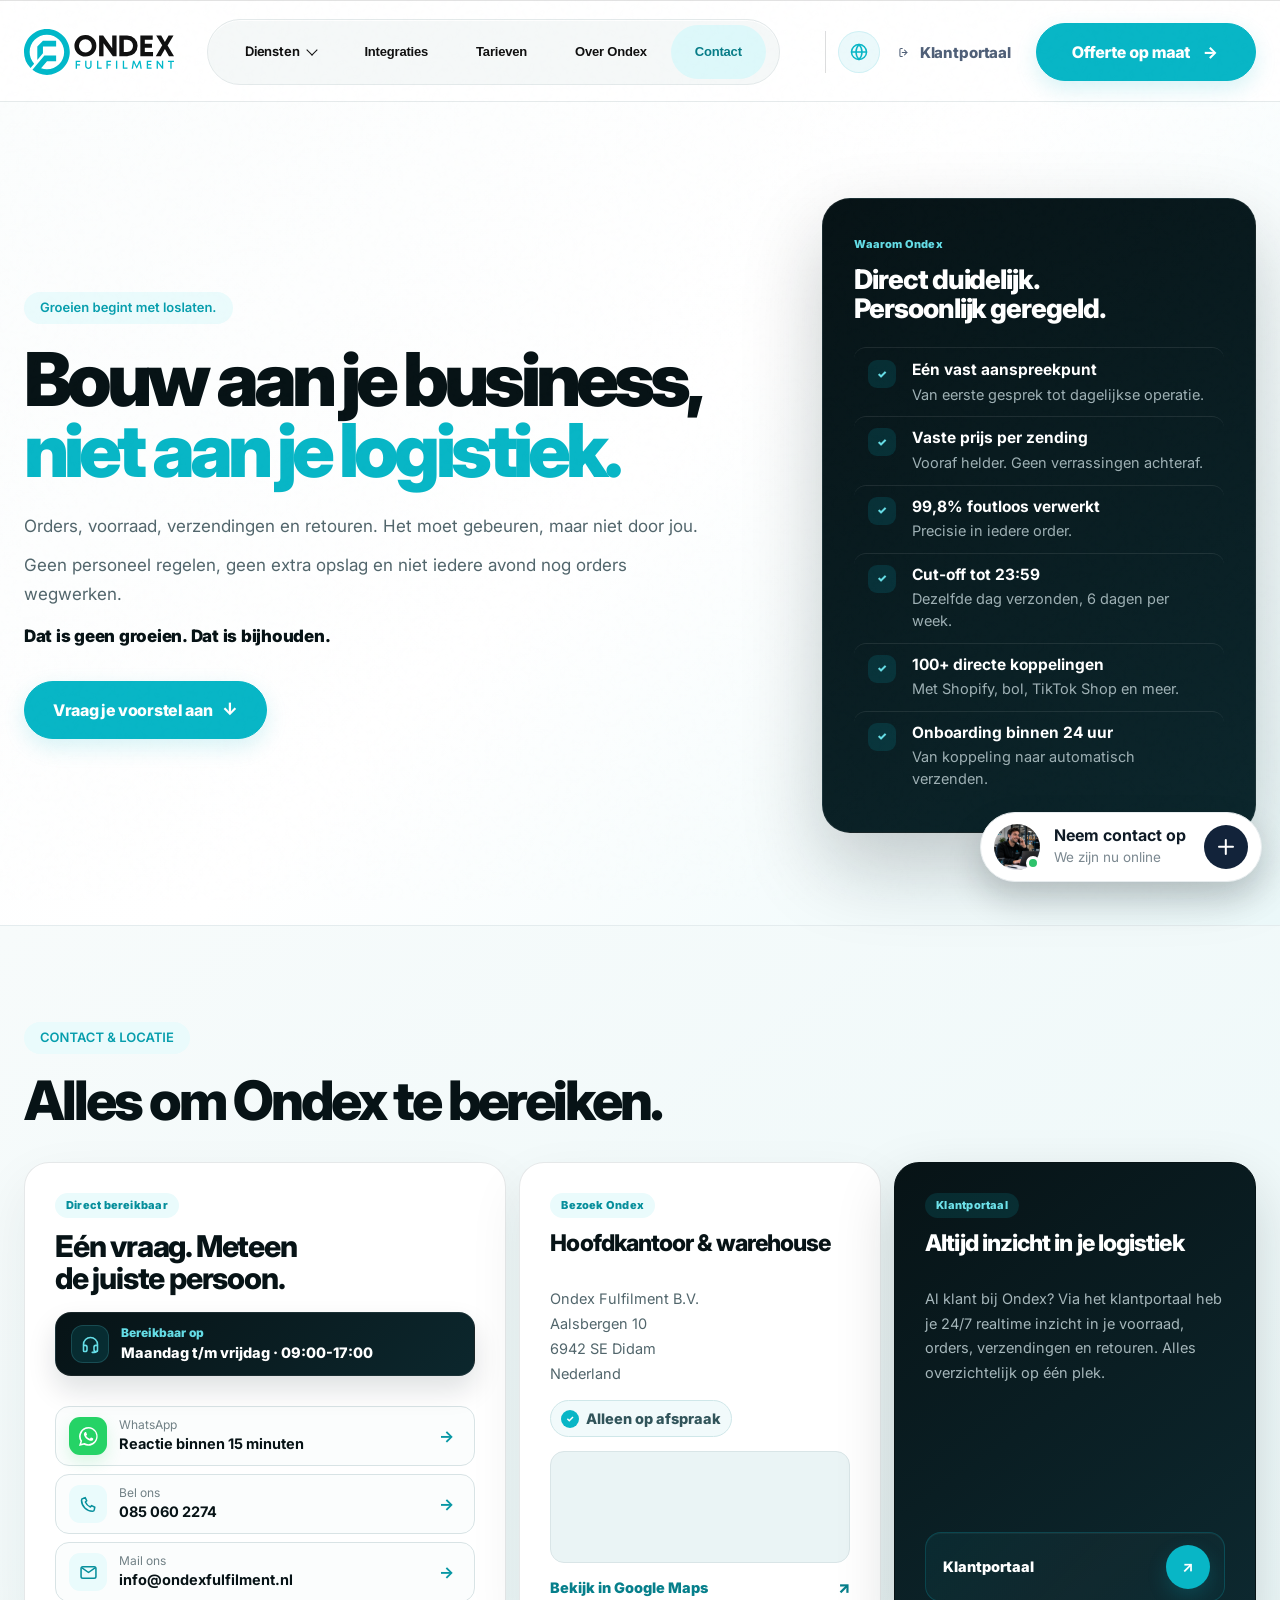
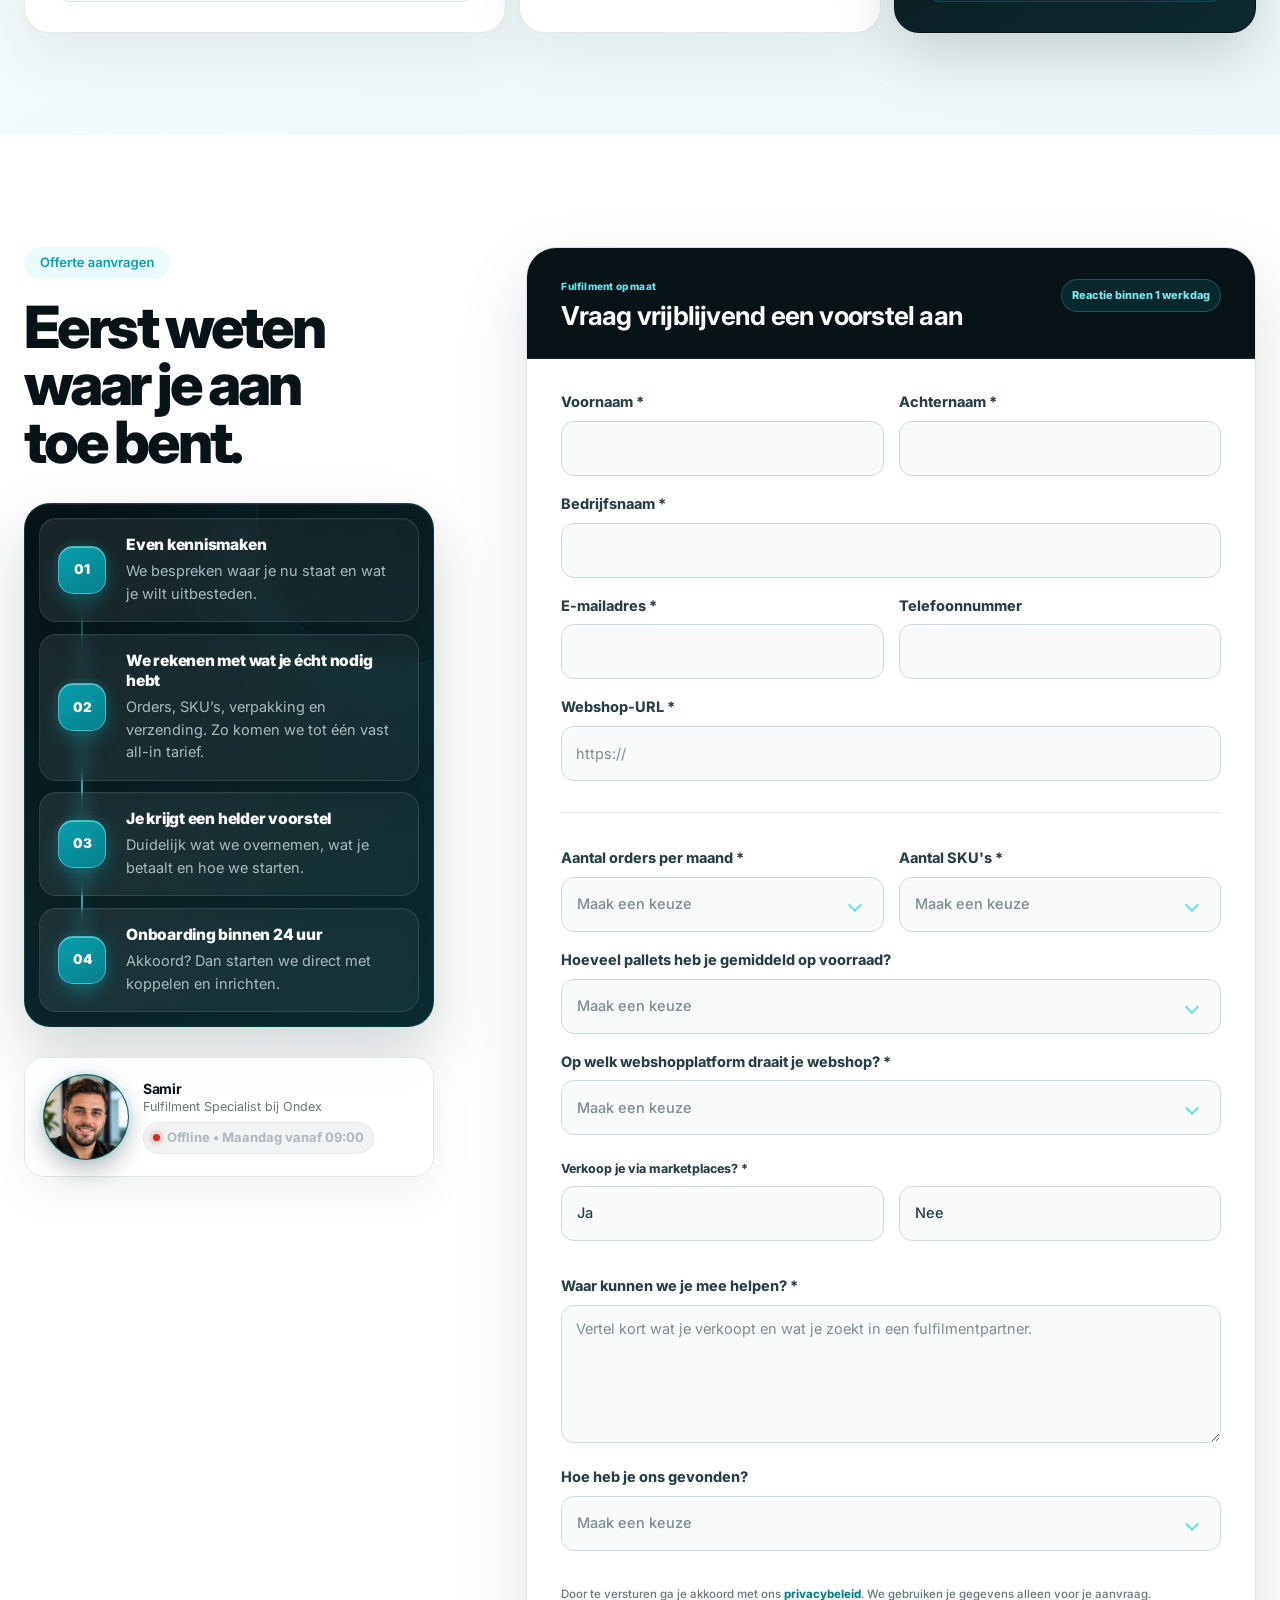
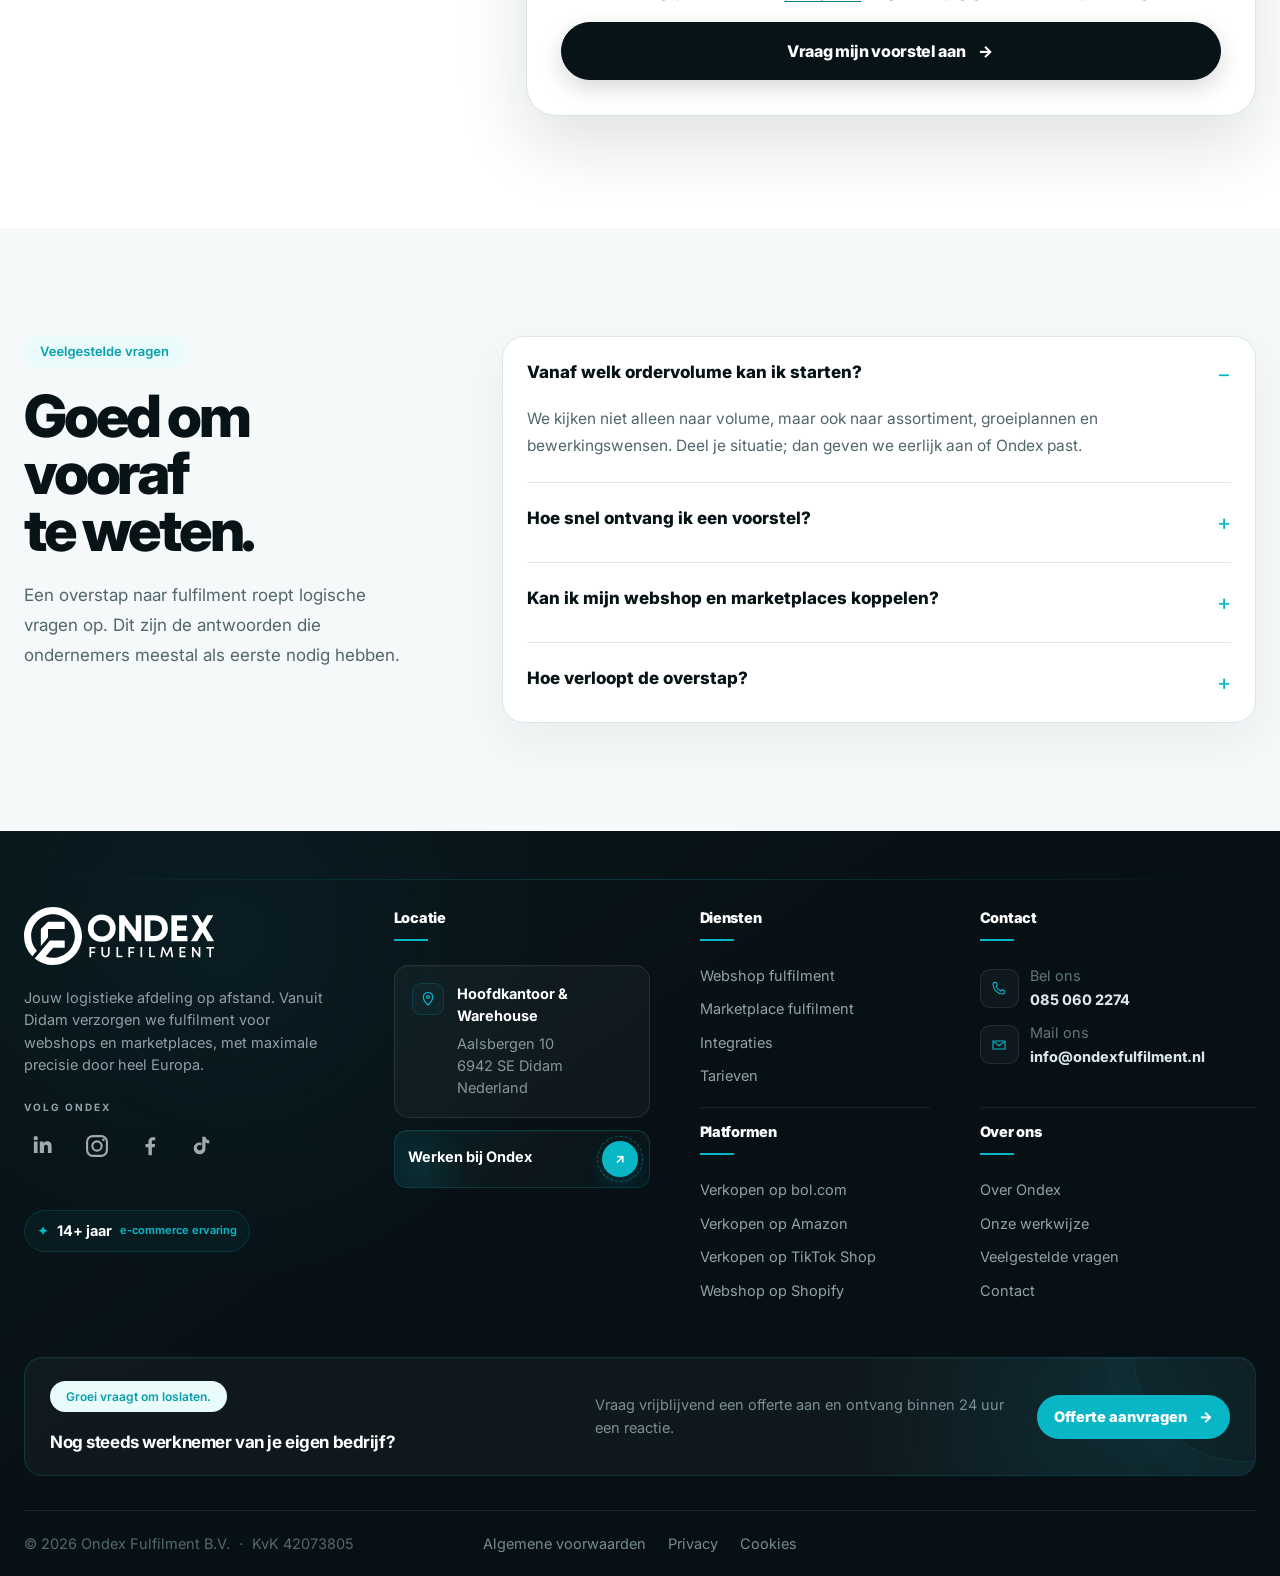
==== commit 63332c57: "Contact: labels normale tracking + duidelijkere kaart-hierarchie - Labels (Direct bereikbaar, Bezoek" ====
--- a/contact.html
+++ b/contact.html
@@ -7884,6 +7884,13 @@
 @keyframes clSubmitWait{to{transform:rotate(360deg)}}
 @media(max-width:620px){.cl-form-error{margin:20px 20px 0}}
 @media(prefers-reduced-motion:reduce){.cl-submit[aria-busy="true"]>b{animation:none}}
+
+/* === Contact labels: normale tracking (zelfde lettertype-look, geen spaced-caps) === */
+.cl-contact-option>small,.cl-benefits-panel>small,.cl-form-card>header small,.cl-contact-availability small,.cl-portal-btn-copy small{letter-spacing:.02em!important;}
+/* === Contact-kaarten: duidelijke hierarchie — label+kop als groep, content als aparte groep === */
+.cl-contact-option>small{margin-bottom:13px!important;}
+.cl-contact-option h2,.cl-contact-option h3{margin-top:0!important;}
+.cl-contact-option h2 + *,.cl-contact-option h3 + *{margin-top:30px!important;}
 </style>
 <style id="ondex-contact-maxwidth-fix">
 /* Content-container exact gelijk aan de homepage/header/footer (uitlijning) */
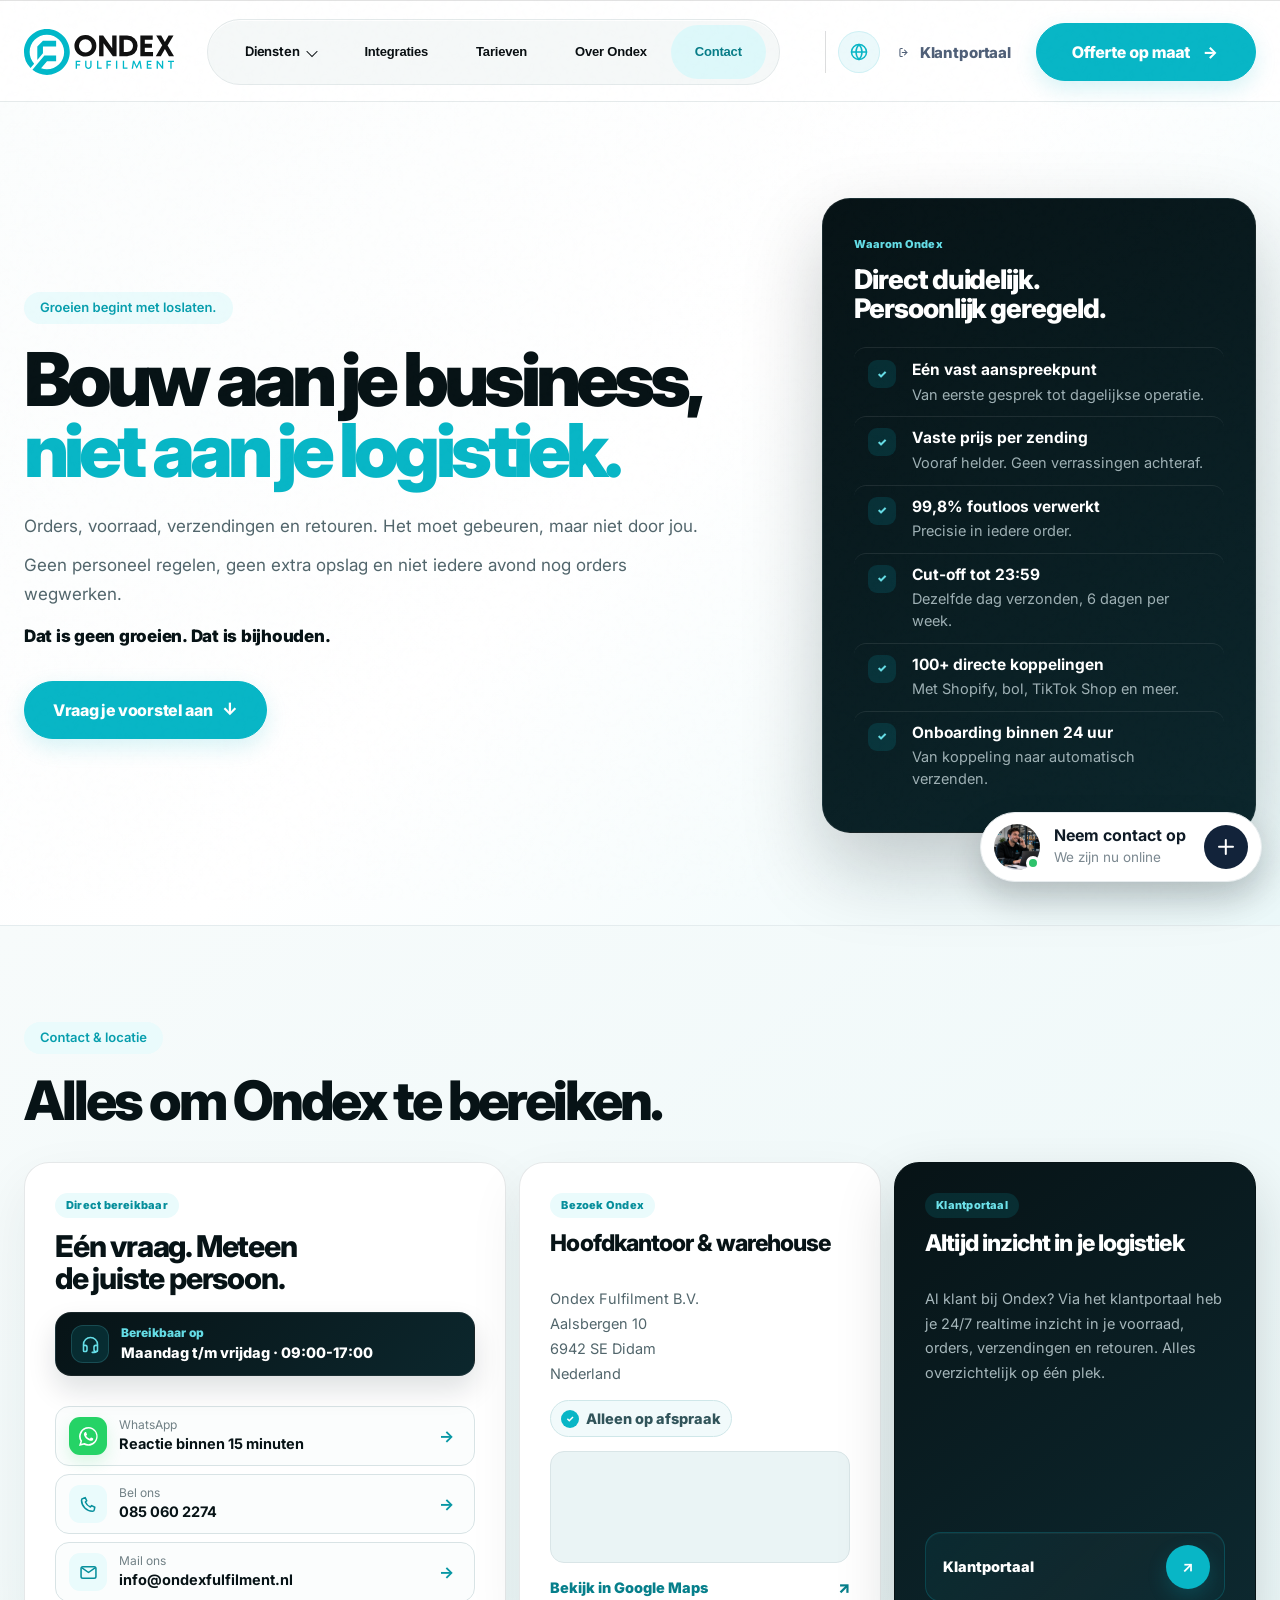
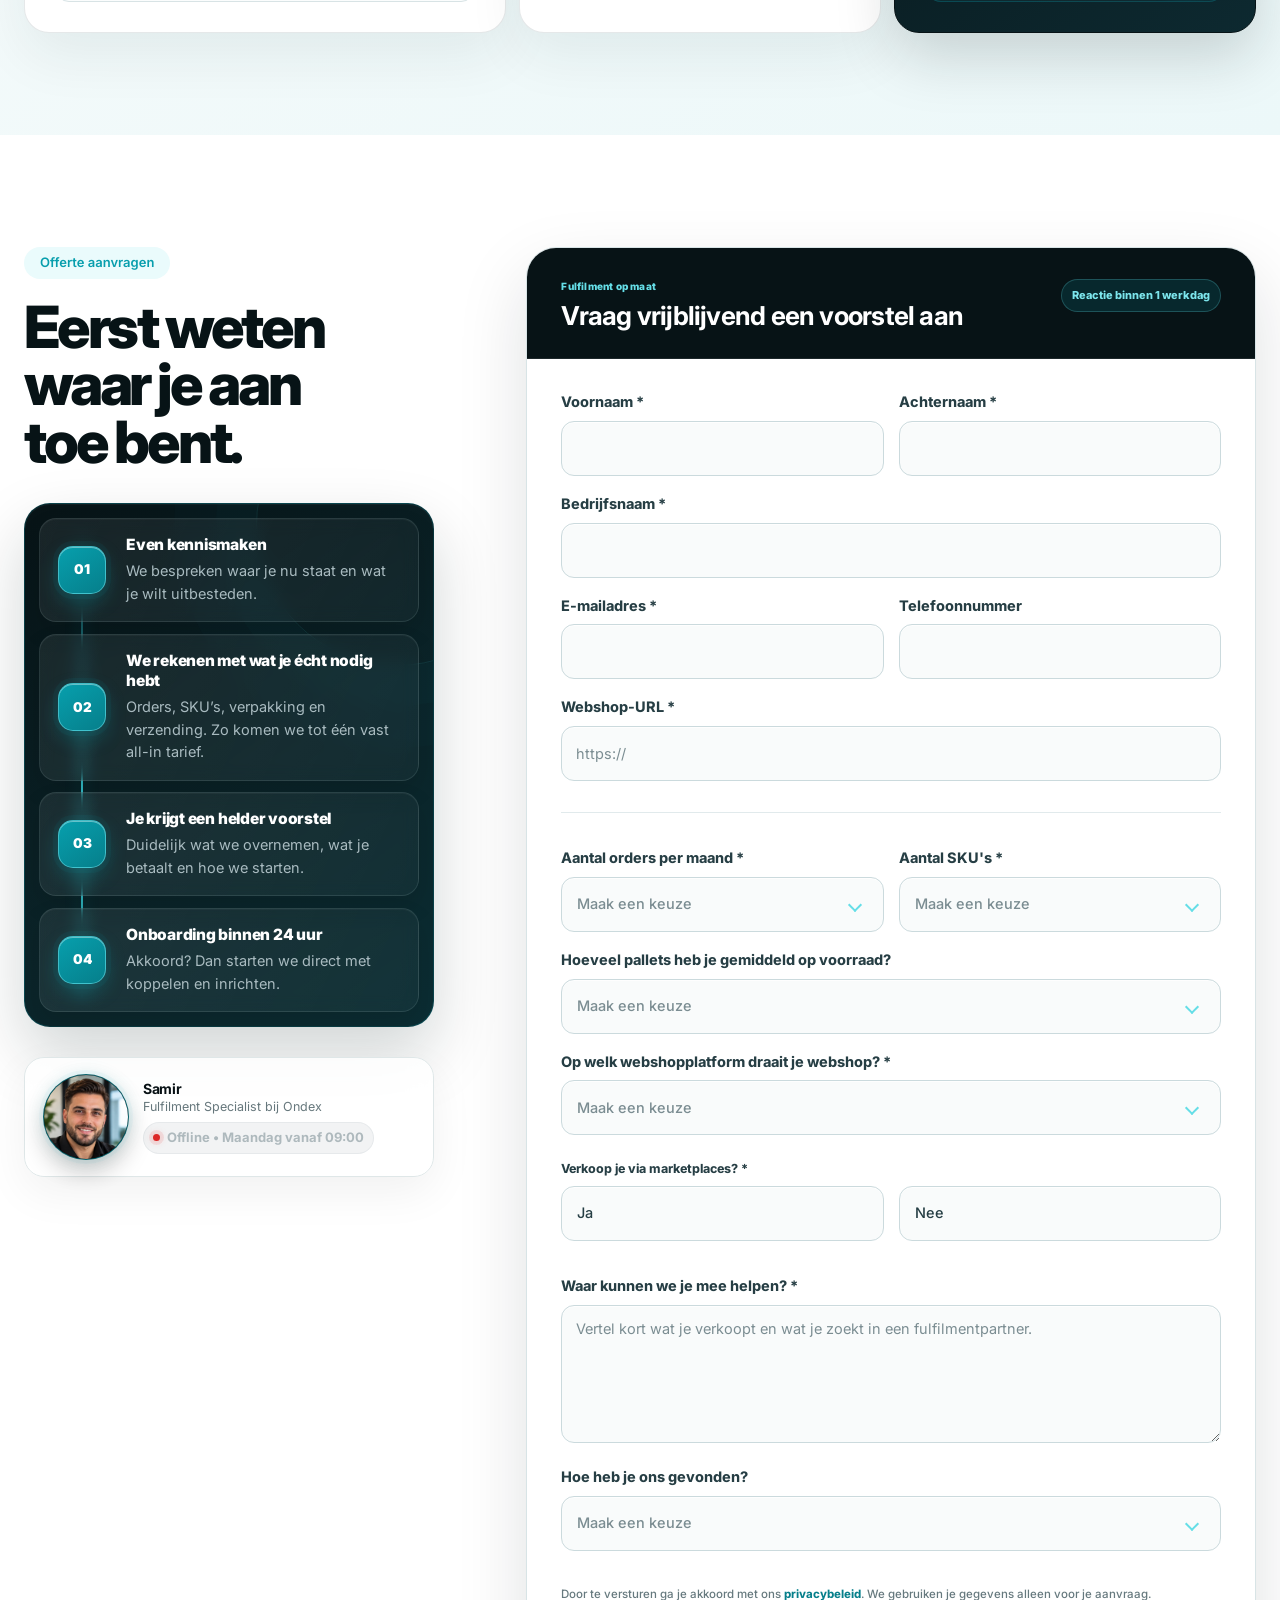
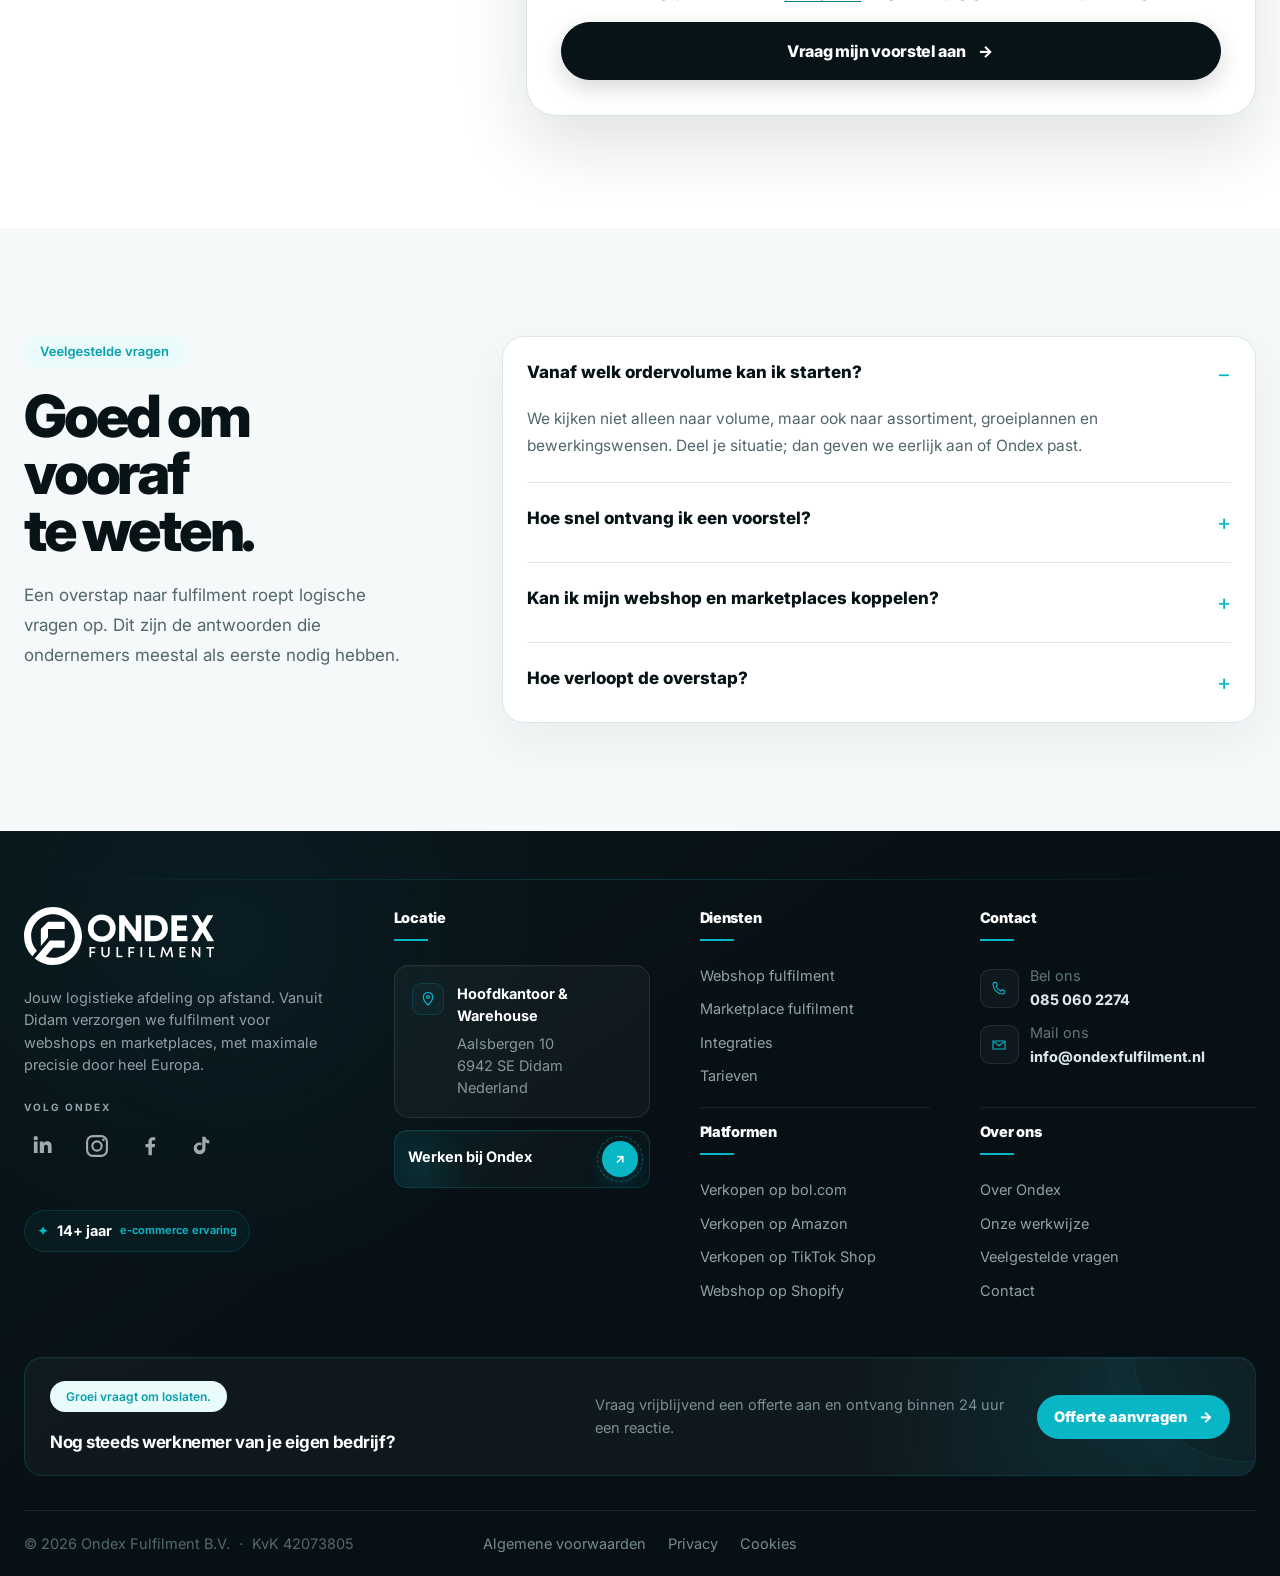
==== commit 10ec39f0: "Consistente eyebrow-pills op alle pagina's + 'Contact & locatie' caps-fix + rebuild-script - Eyebrow" ====
--- a/contact.html
+++ b/contact.html
@@ -1965,8 +1965,8 @@
   inset:0;
   z-index:-2;
   background:
-    linear-gradient(90deg,rgba(3,9,13,.94) 0%,rgba(3,9,13,.87) 43%,rgba(3,9,13,.58) 72%,rgba(3,9,13,.72) 100%),
-    linear-gradient(180deg,rgba(3,9,13,.18),rgba(3,9,13,.50));}
+    linear-gradient(90deg,rgba(3,9,13,.90) 0%,rgba(3,9,13,.86) 38%,rgba(3,9,13,.66) 50%,rgba(3,9,13,.22) 66%,rgba(3,9,13,.30) 100%),
+    linear-gradient(180deg,rgba(3,9,13,.08),rgba(3,9,13,.26));}
 .hero-inner{position:relative;z-index:2;
   display:grid;
   grid-template-columns:minmax(0,1.06fr) minmax(430px,.94fr);
@@ -7982,7 +7982,7 @@
   </div>
 </section>
 
-<section class="cl-contact-options" aria-label="Contactgegevens Ondex Fulfilment"><div class="cl-container"><div class="cl-contact-options-head"><div><div class="cl-kicker value-kicker ondex-brandline">CONTACT &amp; LOCATIE</div><h2>Alles om Ondex te bereiken.</h2></div></div><div class="cl-contact-options-grid">
+<section class="cl-contact-options" aria-label="Contactgegevens Ondex Fulfilment"><div class="cl-container"><div class="cl-contact-options-head"><div><div class="cl-kicker value-kicker ondex-brandline">Contact &amp; locatie</div><h2>Alles om Ondex te bereiken.</h2></div></div><div class="cl-contact-options-grid">
   <article class="cl-contact-option cl-contact-direct"><small>Direct bereikbaar</small><h2>Eén vraag. Meteen de juiste persoon.</h2><div class="cl-contact-links"><a class="cl-contact-link cl-whatsapp" href="https://wa.me/31850602274"><i class="cl-contact-icon" aria-hidden="true"><svg viewBox="0 0 24 24"><path d="M20 11.6a8 8 0 0 1-11.8 7l-4.2 1.3 1.4-4A8 8 0 1 1 20 11.6Z"/><path d="M9 8.4c.3 2.8 2.1 4.6 4.9 5l1-1.1 1.7.8-.2 1.7c-.5.6-1.5.9-2.3.8-4.3-.5-7-3.2-7.5-7.5-.1-.8.2-1.8.8-2.3L9 5.6l.8 1.7L9 8.4Z"/></svg></i><span class="cl-contact-copy"><span>WhatsApp</span><strong>Reactie binnen 15 minuten</strong></span><b>→</b></a><a class="cl-contact-link" href="tel:+31850602274"><i class="cl-contact-icon" aria-hidden="true"><svg viewBox="0 0 24 24"><path d="M8.2 4.1 10 7.7 8.4 9.2c1.1 2.6 3.1 4.6 5.7 5.7l1.5-1.6 3.6 1.8-.6 3c-.2 1-1.1 1.7-2.1 1.7C9.7 19.5 4.3 14.1 4 7.3c0-1 .7-1.9 1.7-2.1l2.5-1.1Z"/></svg></i><span class="cl-contact-copy"><span>Bel ons</span><strong>085 060 2274</strong></span><b>→</b></a><a class="cl-contact-link" href="mailto:info@ondexfulfilment.nl"><i class="cl-contact-icon" aria-hidden="true"><svg viewBox="0 0 24 24"><rect x="3.5" y="5.5" width="17" height="13" rx="2"/><path d="m5 7 7 5 7-5"/></svg></i><span class="cl-contact-copy"><span>Mail ons</span><strong>info@ondexfulfilment.nl</strong></span><b>→</b></a></div><div class="cl-contact-availability"><i aria-hidden="true"><svg viewBox="0 0 24 24"><circle cx="12" cy="12" r="8.5"/><path d="M12 7.5V12l3 1.8"/></svg></i><span>Bereikbaar op</span><strong>Maandag t/m vrijdag · 09:00-17:00</strong></div></article>
   <article class="cl-contact-option cl-location-option"><small>Bezoek Ondex</small><h3>Hoofdkantoor &amp; warehouse</h3><address>Ondex Fulfilment B.V.<br>Aalsbergen 10<br>6942 SE Didam<br>Nederland</address><div class="cl-appointment"><i aria-hidden="true">✓</i><span>Alleen op afspraak</span></div><div class="cl-map"><iframe title="Google Maps – Ondex Fulfilment in Didam" src="https://www.google.com/maps?q=Aalsbergen+10%2C+6942+SE+Didam%2C+Nederland&amp;output=embed" loading="lazy" referrerpolicy="no-referrer-when-downgrade"></iframe></div><a class="cl-map-link" href="https://www.google.com/maps/search/?api=1&amp;query=Aalsbergen+10%2C+6942+SE+Didam%2C+Nederland" target="_blank" rel="noopener">Bekijk in Google Maps <span>↗</span></a></article>
   <article class="cl-contact-option cl-portal-option"><small>Klantportaal</small><h3>Altijd inzicht in je logistiek</h3><p>Al klant bij Ondex? Via het klantportaal heb je 24/7 realtime inzicht in je voorraad, orders, verzendingen en retouren. Alles overzichtelijk op één plek.</p><a class="cl-portal-btn" href="https://portal.ondexfulfilment.nl/" target="_blank" rel="noopener"><i aria-hidden="true"><svg viewBox="0 0 24 24"><rect x="3.5" y="4" width="17" height="16" rx="3"/><path d="M8 8.5h8M8 12h3M8 15.5h5"/></svg></i><span class="cl-portal-btn-copy"><strong>Klantportaal</strong></span><b>↗</b></a></article>
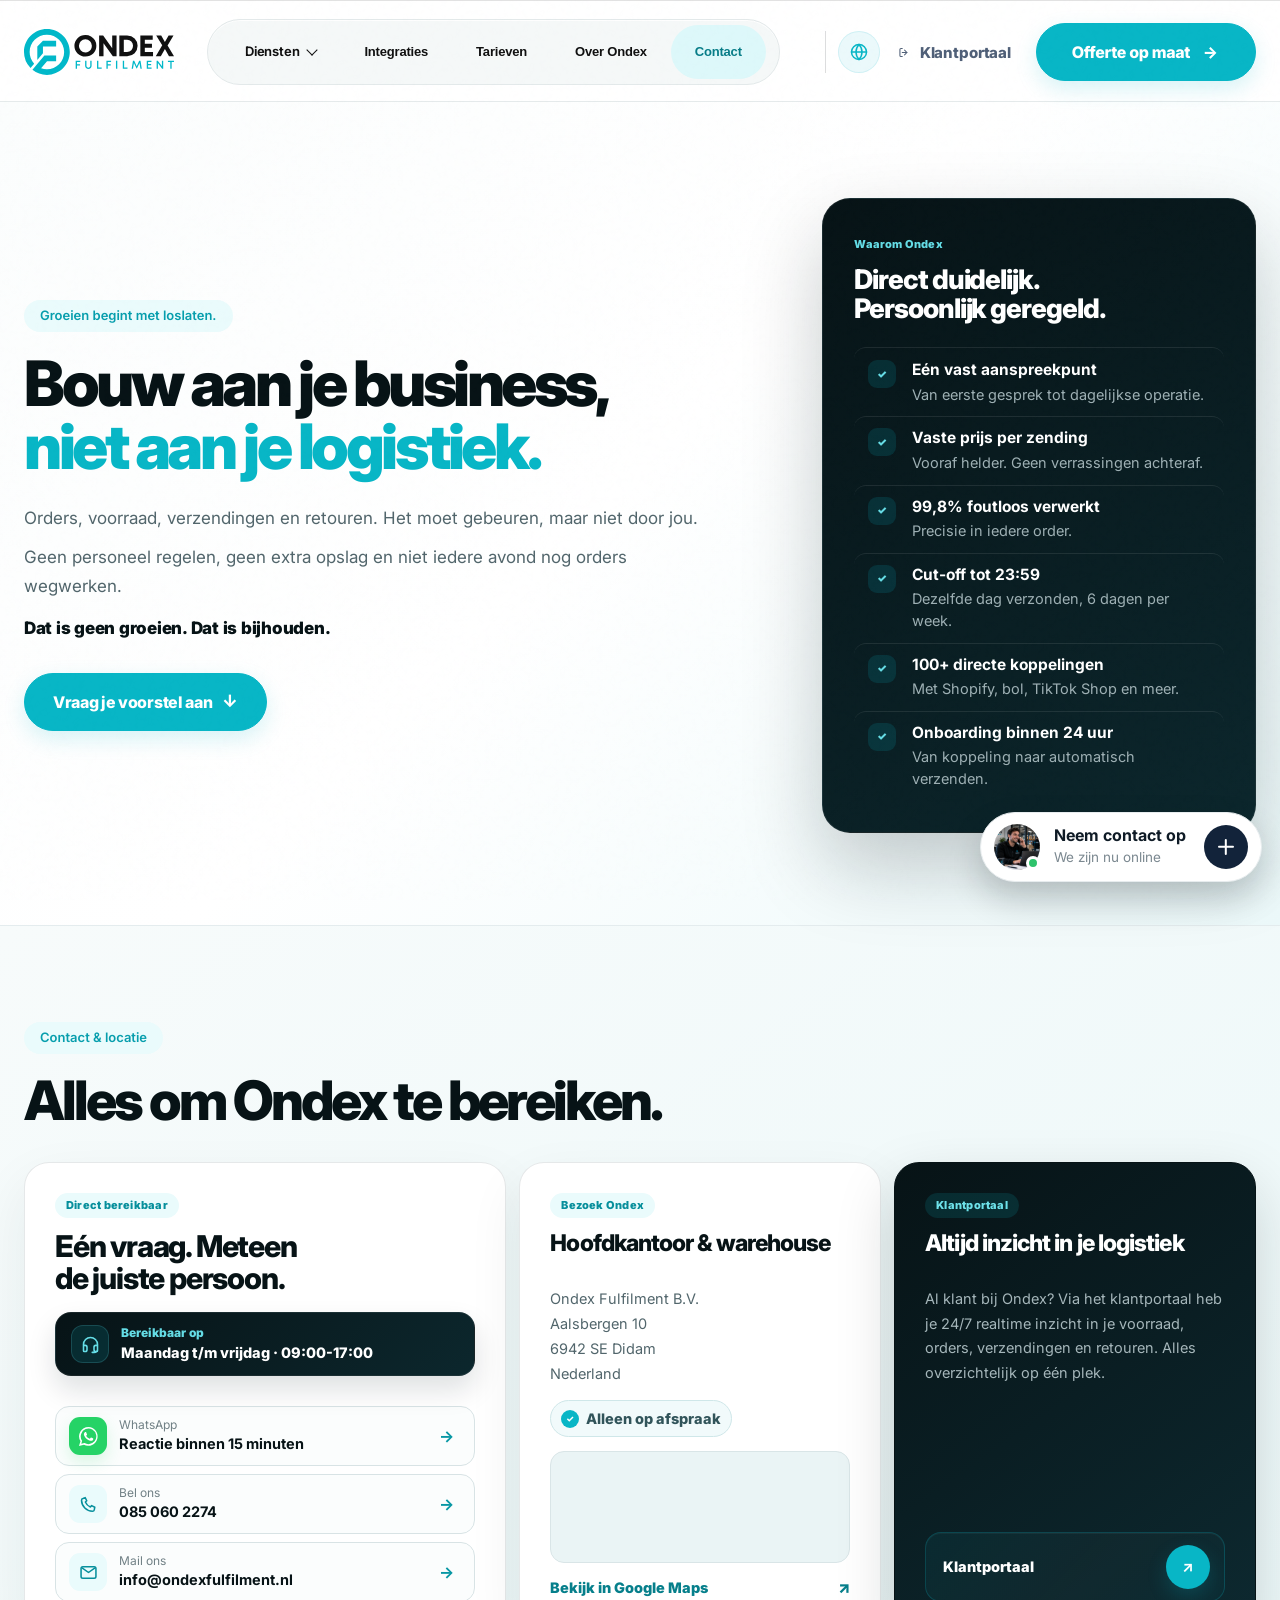
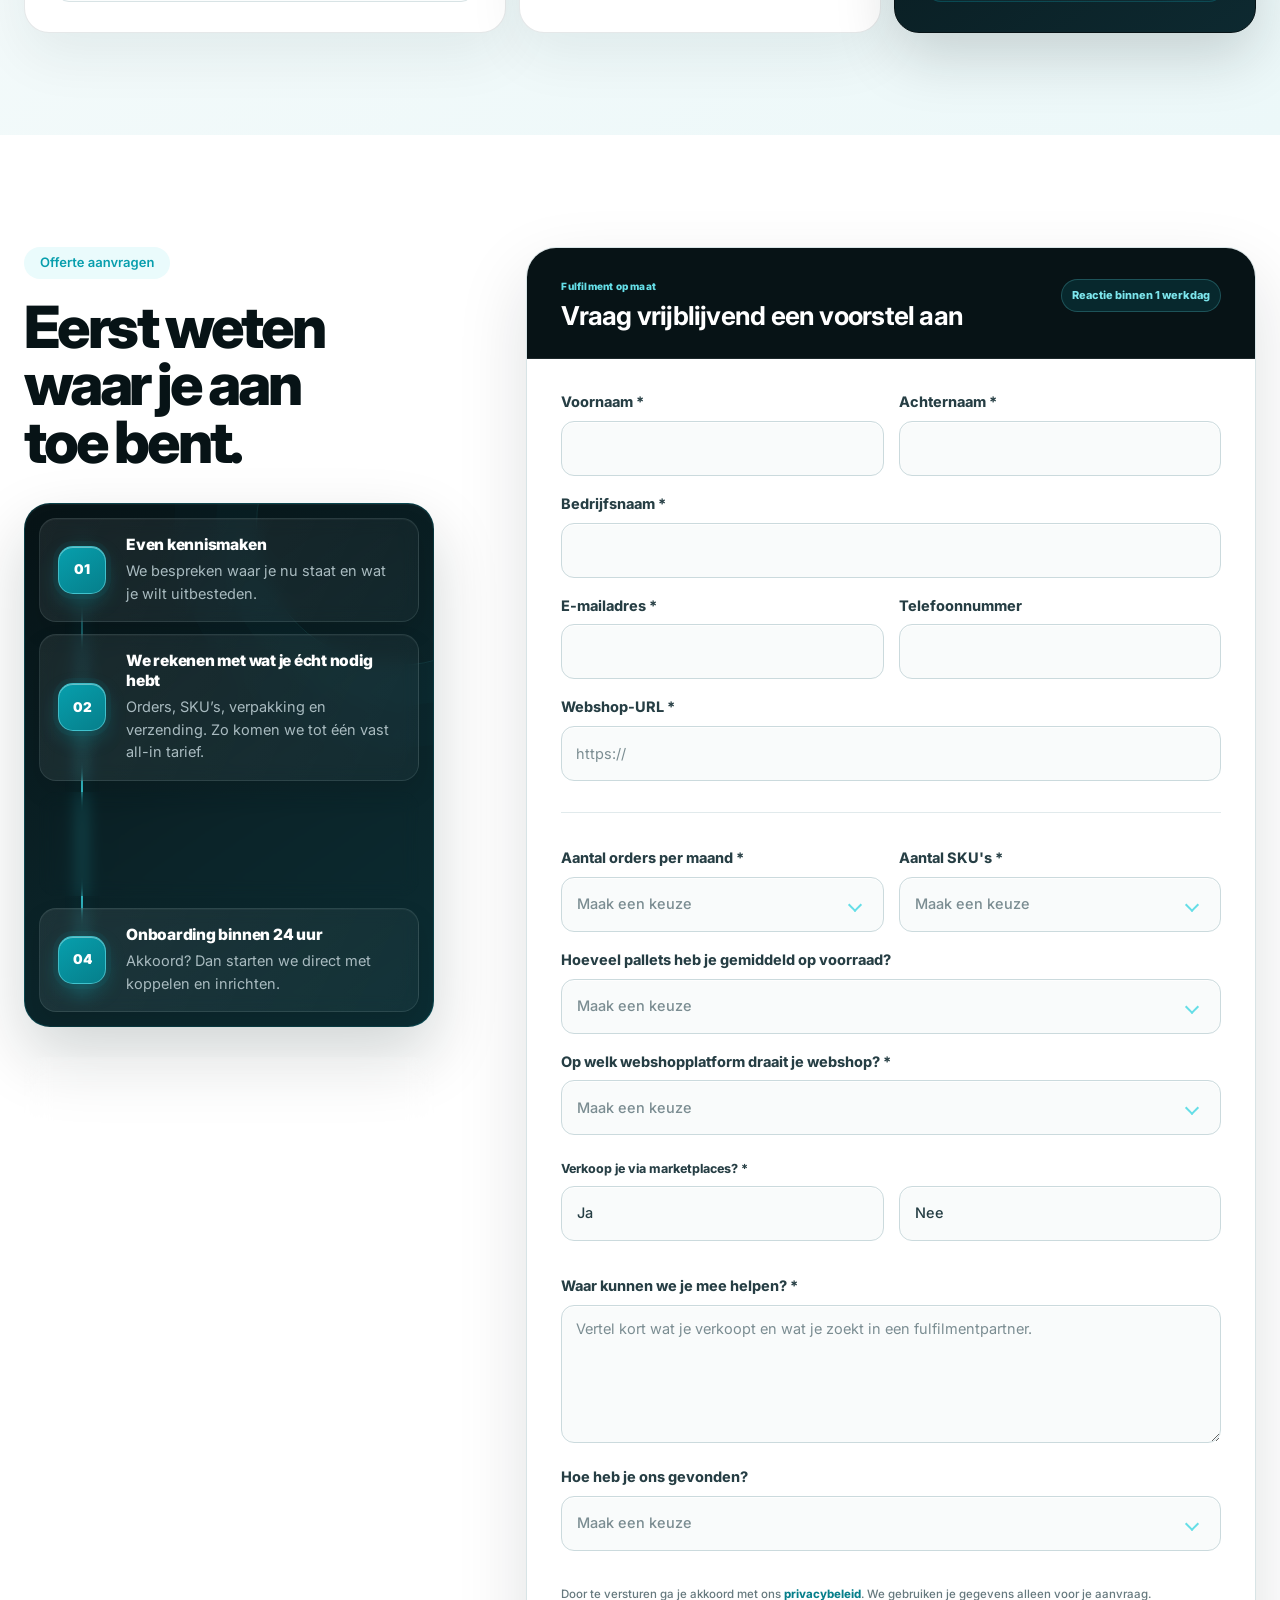
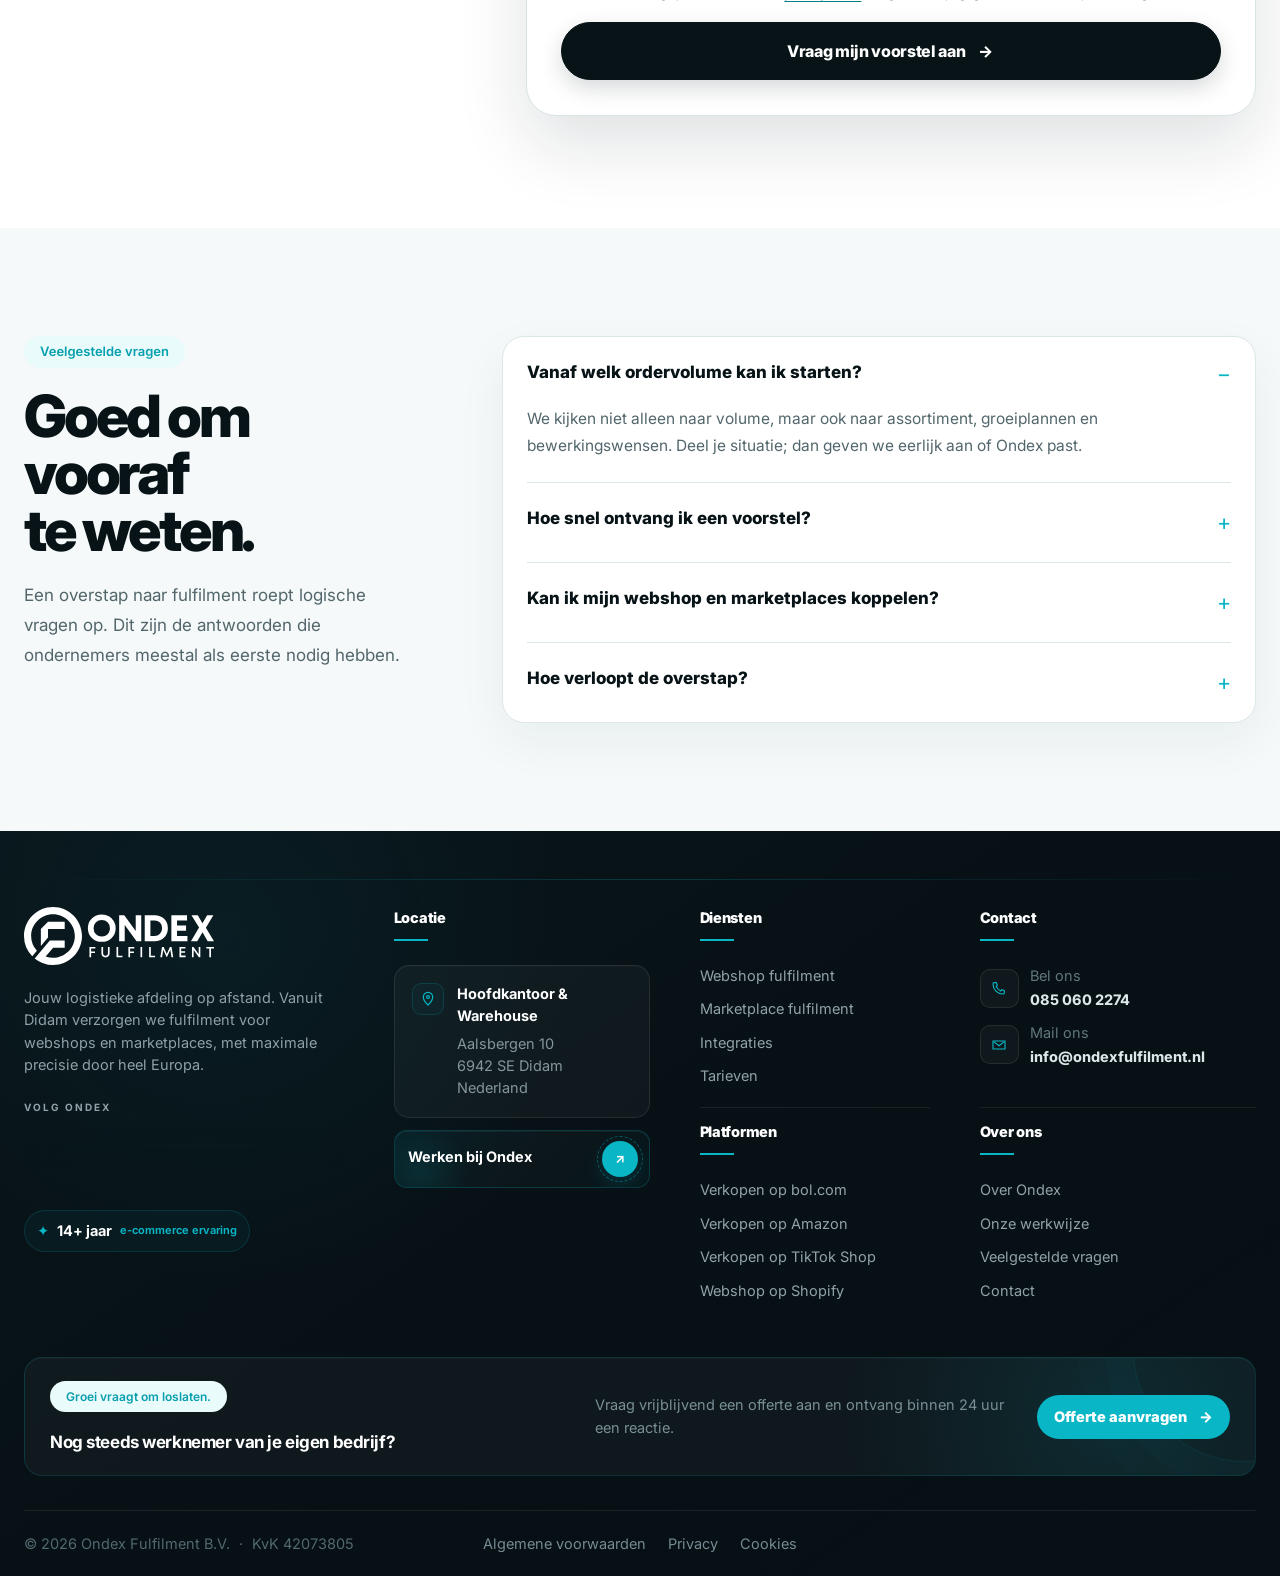
==== commit c97a064f: "Hero-koppen exact consistent: alle pagina's 72px/850/-.055em/1.0 - De echte oorzaak van "lijken tech" ====
--- a/contact.html
+++ b/contact.html
@@ -7111,6 +7111,8 @@
   pointer-events:none!important;
 }
 @media(max-width:760px){html body .hero-video{display:none!important;}}
+/* Hero-kop: exact dezelfde spec als contact + subpagina's (consistent lettertype/formaat) */
+html body .hero h1{font-size:clamp(46px,4.9vw,72px)!important;font-weight:850!important;letter-spacing:-.055em!important;line-height:1.0!important;}
 
 /* Contact-widget in referentie-stijl (horizontale pill + uitklappaneel) */
 html body .support-widget{
@@ -7323,7 +7325,7 @@
 .cl-hero{position:relative;padding:96px 0 92px;border-bottom:1px solid #e4ecee;background:linear-gradient(135deg,#fbfdfd 0%,#fff 48%,#ecf9fa 100%)}
 .cl-hero::before{content:"";position:absolute;right:-160px;top:-300px;width:720px;height:720px;border-radius:50%;background:radial-gradient(circle,rgba(8,182,198,.15),rgba(8,182,198,.025) 47%,transparent 68%)}
 .cl-hero-grid{position:relative;z-index:1;display:grid;grid-template-columns:minmax(0,1.12fr) minmax(360px,.68fr);align-items:center;gap:84px}
-.cl-hero h1{max-width:760px;margin:0!important;color:var(--cl-ink)!important;font-size:clamp(54px,5.8vw,80px)!important;font-weight:850!important;line-height:.95!important;letter-spacing:-.066em!important}
+.cl-hero h1{max-width:760px;margin:0!important;color:var(--cl-ink)!important;font-size:clamp(46px,4.9vw,72px)!important;font-weight:850!important;line-height:1.0!important;letter-spacing:-.055em!important}
 .cl-hero h1 em{display:block;color:var(--cl-cyan)!important;font-style:normal}
 .cl-hero-copy>p{max-width:650px;margin:28px 0 0!important;color:var(--cl-copy)!important;line-height:1.75!important}
 .cl-actions{display:flex;flex-wrap:wrap;gap:10px;margin-top:32px}
@@ -7419,7 +7421,7 @@
 .cl-faq-grid{grid-template-columns:1fr;gap:46px}}
 @media(max-width:620px){.cl-page .cl-container{width:min(100% - 28px,1180px)}
 .cl-hero{padding:60px 0 58px}
-.cl-hero h1{font-size:45px!important;line-height:.98!important}
+.cl-hero h1{line-height:1.0!important}
 .cl-hero-copy>p{font-size:14px!important}
 .cl-actions{display:grid}
 .cl-btn{width:100%}
